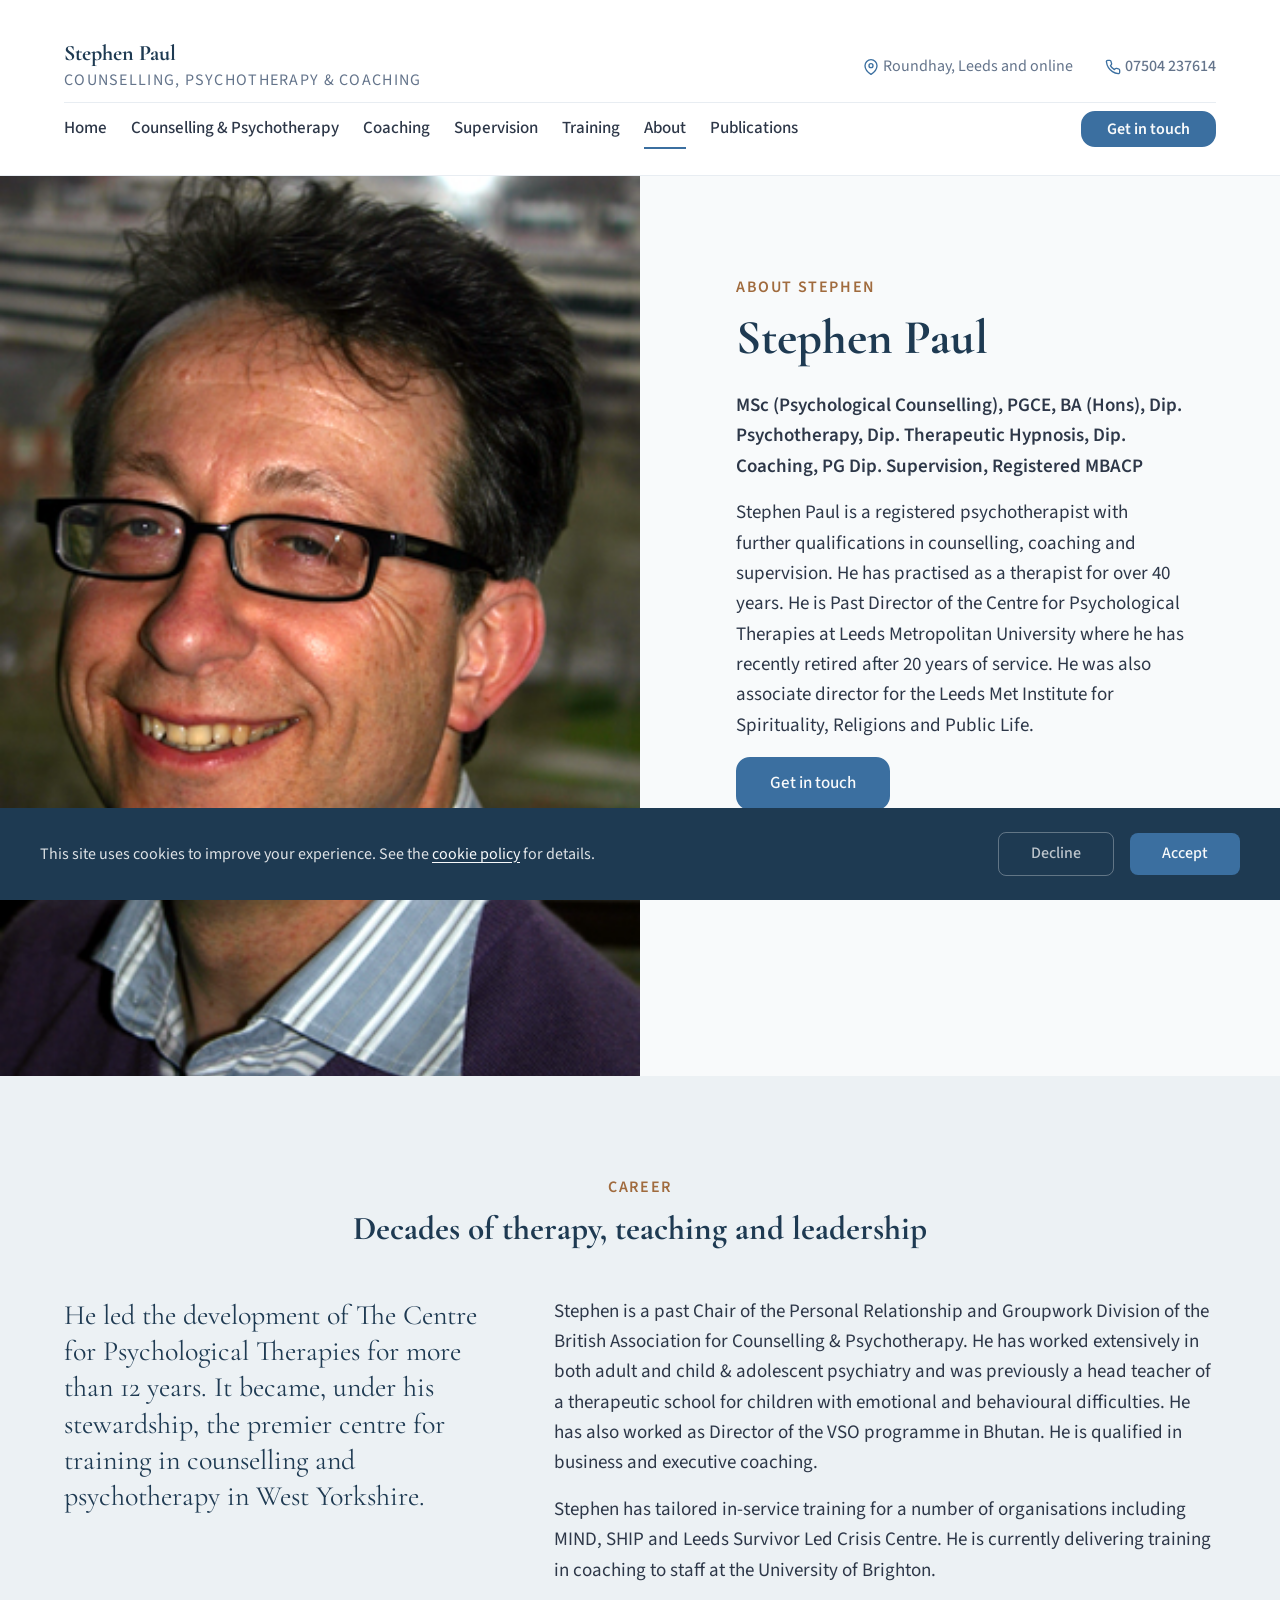
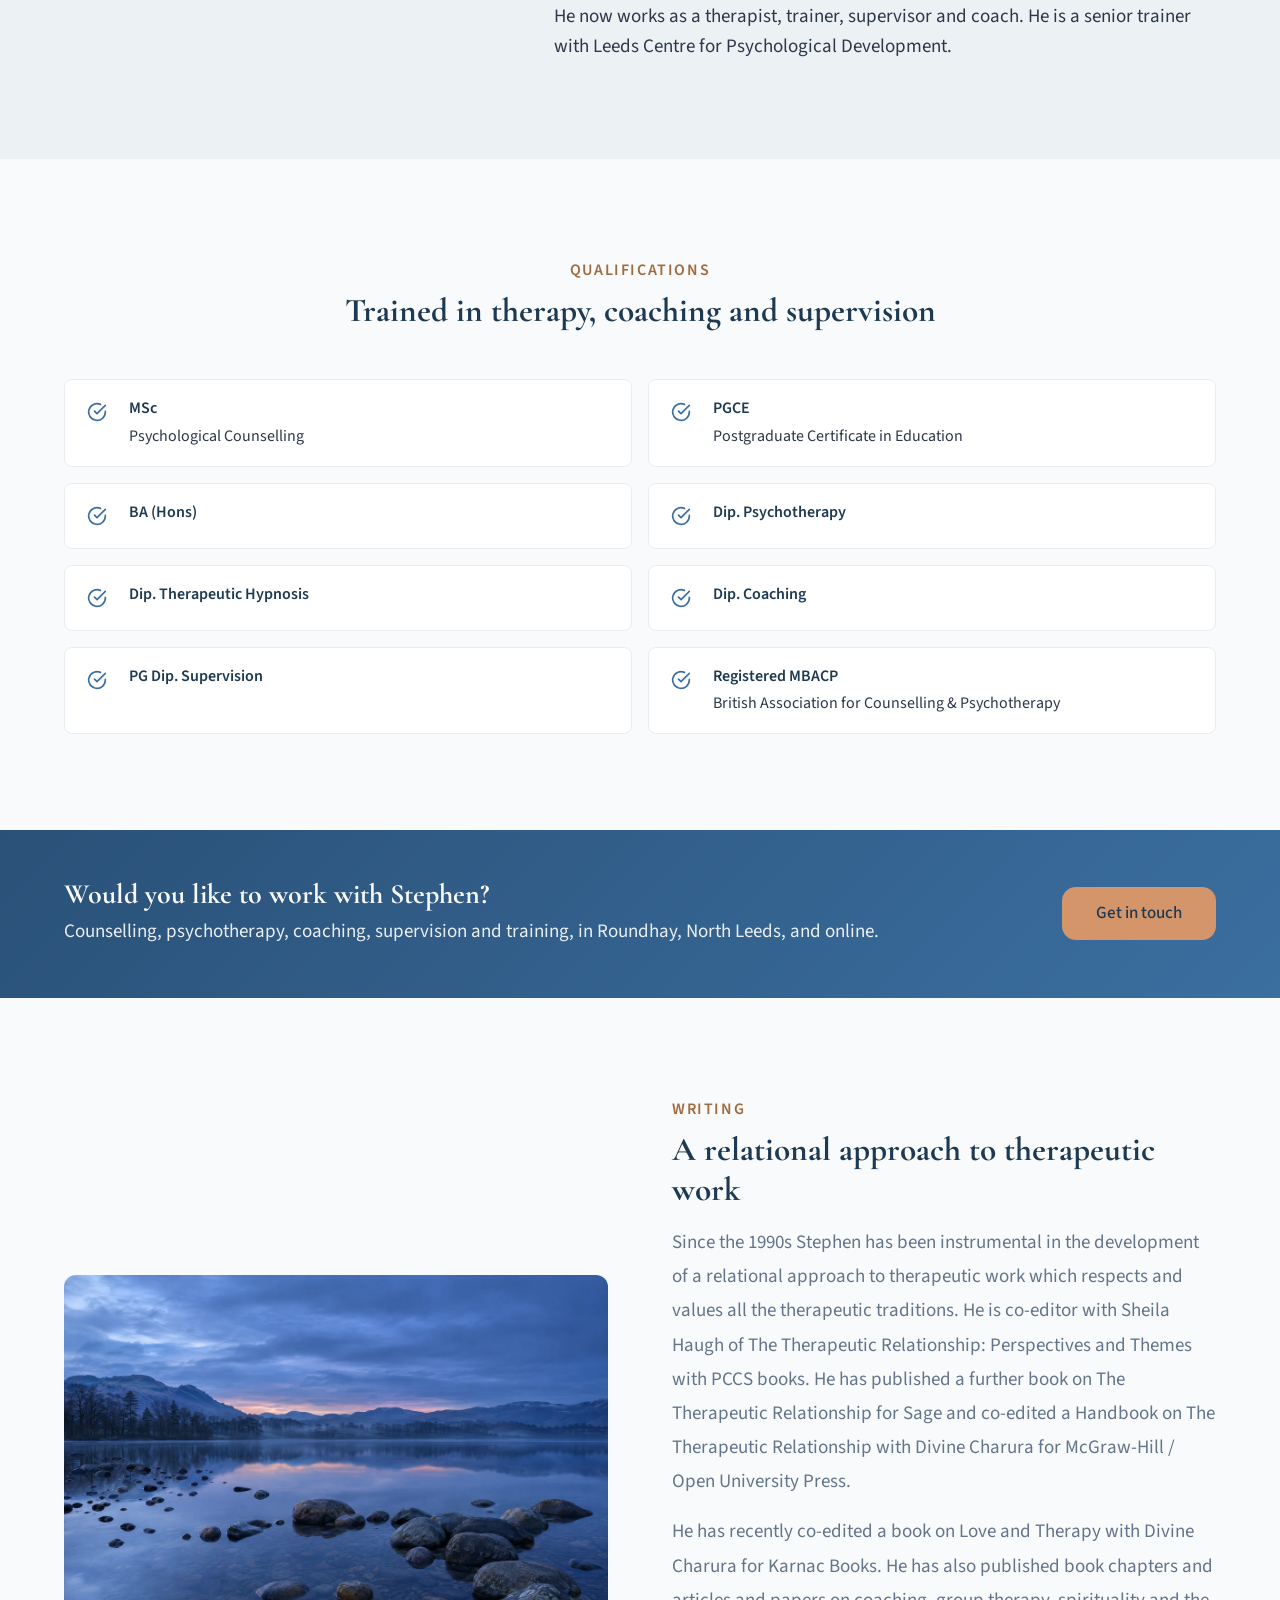
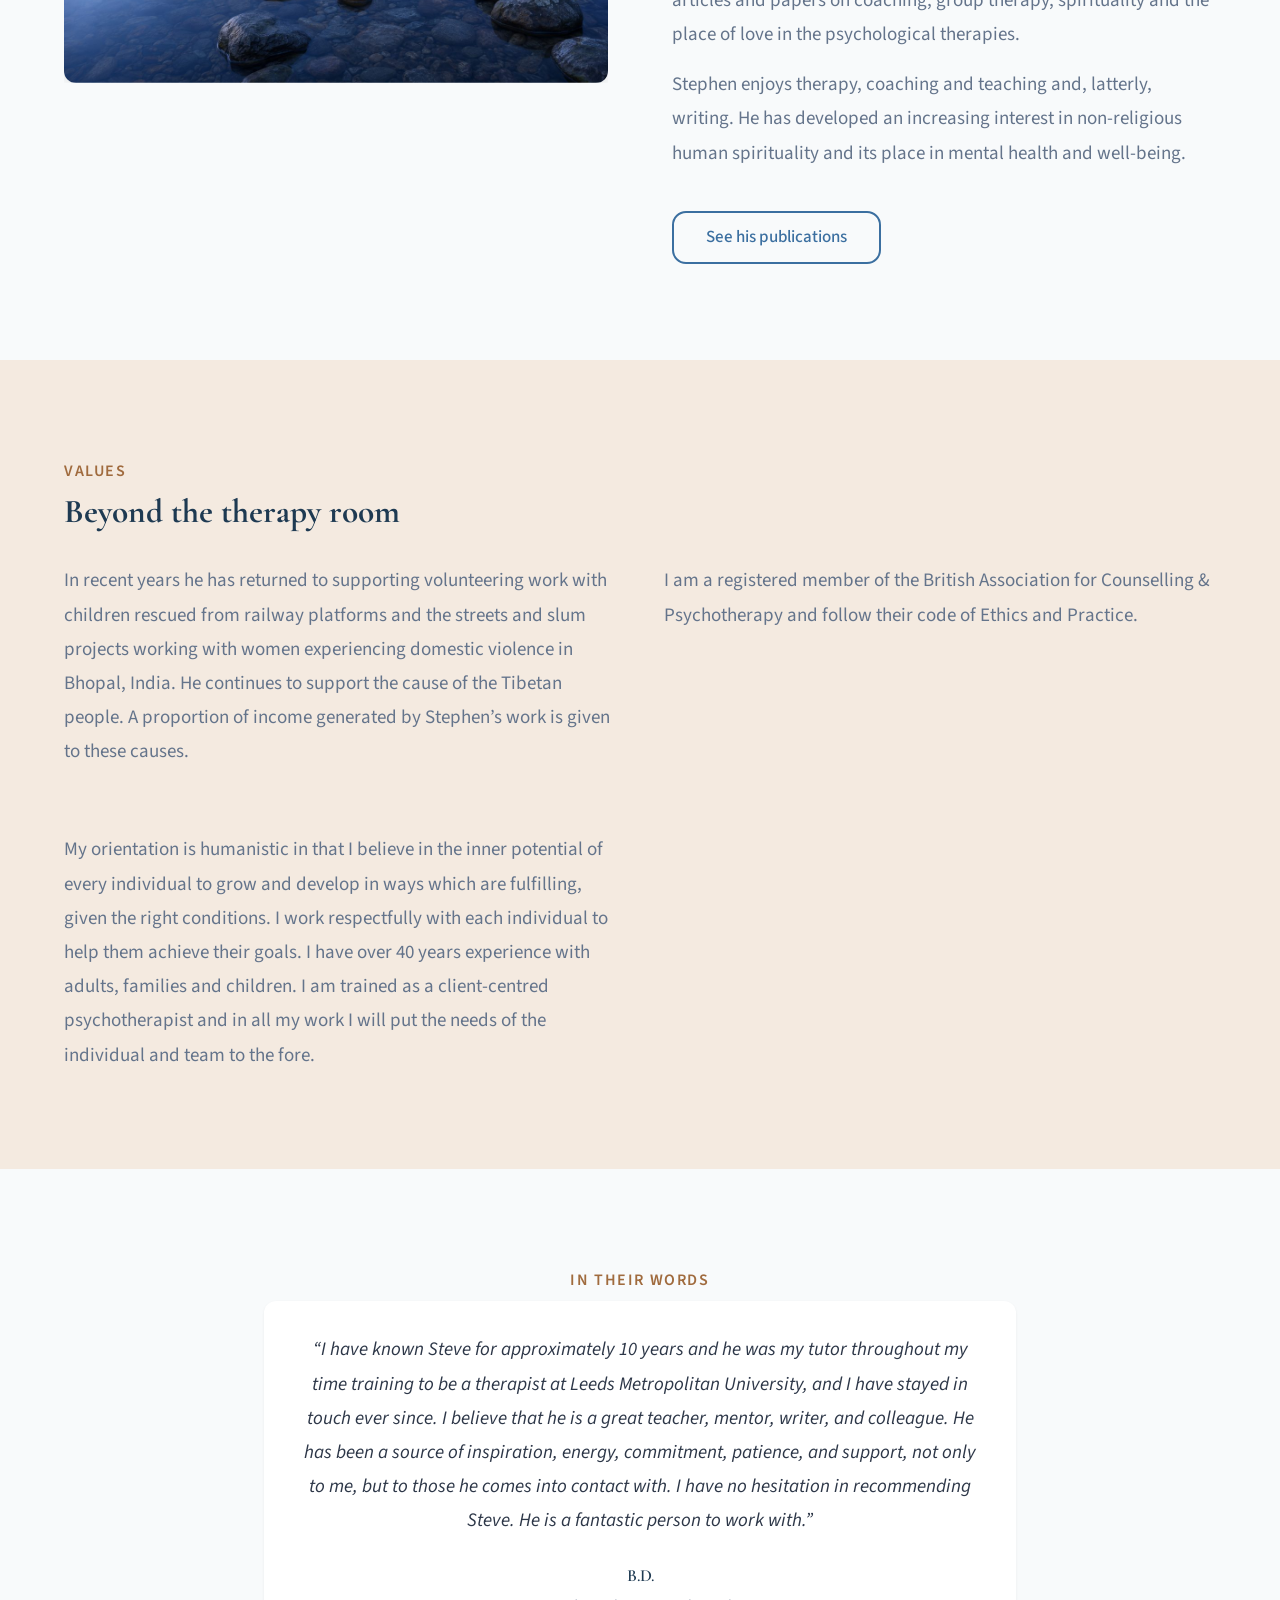
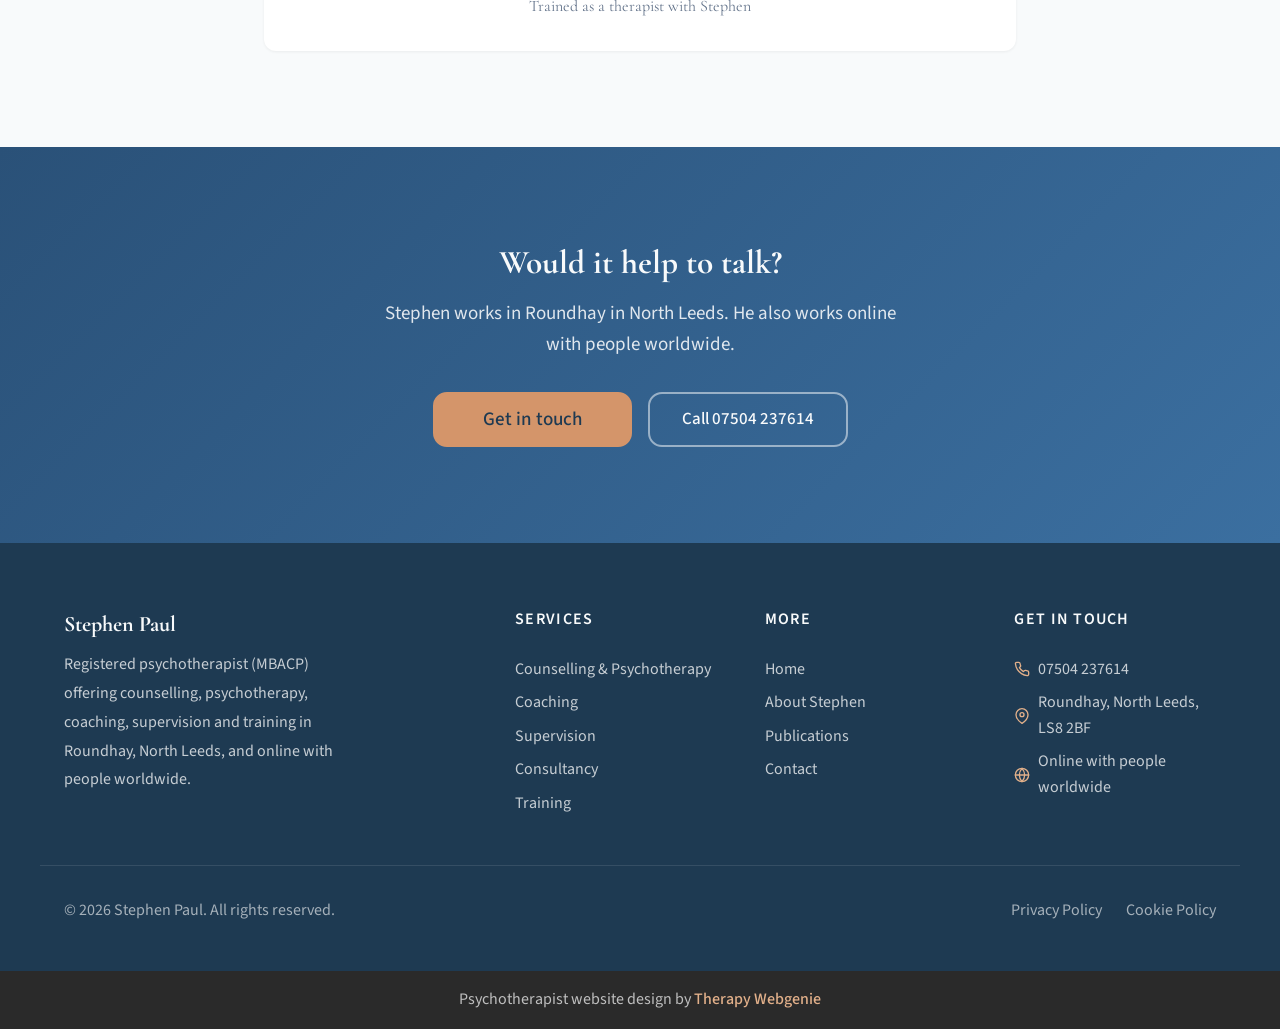
==== about.html @ 94a781cf "Stephen Paul: new site build (home, four service pages, about, publications, contact, legal, 404) Co" ====
<!DOCTYPE html>
<html lang="en-GB" data-motion="auto">
<head>
  <meta charset="UTF-8">
  <meta name="viewport" content="width=device-width, initial-scale=1.0">
  <title>About Stephen Paul, Psychotherapist and Author</title>
  <meta name="description" content="Stephen Paul MSc, registered psychotherapist (MBACP), coach, supervisor, trainer and author on the therapeutic relationship, based in Leeds.">
  <meta name="author" content="Stephen Paul">
  <meta name="robots" content="max-image-preview:large">
  <link rel="canonical" href="https://www.stephen-paul.co.uk/about.html">

  <meta property="og:type" content="website">
  <meta property="og:url" content="https://www.stephen-paul.co.uk/about.html">
  <meta property="og:title" content="About Stephen Paul, Psychotherapist and Author">
  <meta property="og:description" content="Stephen Paul MSc, registered psychotherapist (MBACP), coach, supervisor, trainer and author on the therapeutic relationship, based in Leeds.">
  <meta property="og:image" content="https://www.stephen-paul.co.uk/images/stephen-square.jpg">
  <meta property="og:locale" content="en_GB">

  <meta name="twitter:card" content="summary_large_image">
  <meta name="twitter:title" content="About Stephen Paul, Psychotherapist and Author">
  <meta name="twitter:description" content="Stephen Paul MSc, registered psychotherapist (MBACP), coach, supervisor, trainer and author on the therapeutic relationship, based in Leeds.">
  <meta name="twitter:image" content="https://www.stephen-paul.co.uk/images/stephen-square.jpg">

  <link rel="icon" href="images/favicon.png" type="image/png" sizes="96x96">
  <link rel="apple-touch-icon" href="images/apple-touch-icon.png">

  <link rel="preconnect" href="https://fonts.googleapis.com">
  <link rel="preconnect" href="https://fonts.gstatic.com" crossorigin>

  <link rel="stylesheet" href="css/base.css?v=1">
  <link rel="stylesheet" href="css/components.css?v=1">
  <link rel="stylesheet" href="css/theme.css?v=1">
  <!-- PROFILE:schema -->
  <script type="application/ld+json">
{
  "@context": "https://schema.org",
  "@type": "ProfessionalService",
  "name": "Stephen Paul",
  "description": "Registered psychotherapist (MBACP) offering counselling, psychotherapy, coaching, supervision, training and consultancy in Roundhay, North Leeds, and online worldwide.",
  "url": "https://www.stephen-paul.co.uk/",
  "telephone": "+44 7504 237614",
  "image": "https://www.stephen-paul.co.uk/images/stephen-square.jpg",
  "address": {
    "@type": "PostalAddress",
    "addressLocality": "Leeds",
    "addressRegion": "West Yorkshire",
    "postalCode": "LS8 2BF",
    "addressCountry": "GB"
  },
  "areaServed": [
    "Leeds",
    "Online"
  ]
}
  </script>
  <!-- /PROFILE:schema -->
  <script type="application/ld+json">
{
  "@context": "https://schema.org",
  "@type": "WebPage",
  "url": "https://www.stephen-paul.co.uk/about.html",
  "primaryImageOfPage": {
    "@type": "ImageObject",
    "url": "https://www.stephen-paul.co.uk/images/stephen-square.jpg"
  },
  "mainEntity": {
    "@type": "Person",
    "name": "Stephen Paul",
    "jobTitle": "Psychotherapist, coach, supervisor and trainer",
    "image": "https://www.stephen-paul.co.uk/images/stephen-square.jpg",
    "worksFor": {
      "@type": "ProfessionalService",
      "name": "Stephen Paul"
    }
  }
}
  </script>
</head>
<body>

  <a href="#main" class="skip-link">Skip to main content</a>

  <!-- SECTION: nav -->
  <nav class="nav nav--two-tier" role="navigation" aria-label="Main navigation">
    <div class="container">
      <div class="nav__top">
        <a href="./" class="nav__brand nav__brand--inline">
          <!-- PROFILE:logo --><!-- /PROFILE:logo -->
          <div class="nav__brand-text">
            <span class="nav__name"><!-- PROFILE:site_title -->Stephen Paul<!-- /PROFILE:site_title --></span>
            <span class="nav__title"><!-- PROFILE:site_slogan -->Counselling, Psychotherapy &amp; Coaching<!-- /PROFILE:site_slogan --></span>
          </div>
        </a>
        <div class="nav__contact">
          <div class="nav__contact-item">
            <svg xmlns="http://www.w3.org/2000/svg" viewBox="0 0 24 24" fill="none" stroke="currentColor" stroke-width="2" stroke-linecap="round" stroke-linejoin="round" aria-hidden="true"><path d="M21 10c0 7-9 13-9 13s-9-6-9-13a9 9 0 0 1 18 0z"></path><circle cx="12" cy="10" r="3"></circle></svg>
            <span>Roundhay, Leeds and online</span>
          </div>
          <div class="nav__contact-item">
            <svg xmlns="http://www.w3.org/2000/svg" viewBox="0 0 24 24" fill="none" stroke="currentColor" stroke-width="2" stroke-linecap="round" stroke-linejoin="round" aria-hidden="true"><path d="M22 16.92v3a2 2 0 0 1-2.18 2 19.79 19.79 0 0 1-8.63-3.07 19.5 19.5 0 0 1-6-6 19.79 19.79 0 0 1-3.07-8.67A2 2 0 0 1 4.11 2h3a2 2 0 0 1 2 1.72 12.84 12.84 0 0 0 .7 2.81 2 2 0 0 1-.45 2.11L8.09 9.91a16 16 0 0 0 6 6l1.27-1.27a2 2 0 0 1 2.11-.45 12.84 12.84 0 0 0 2.81.7A2 2 0 0 1 22 16.92z"></path></svg>
            <a href="tel:07504237614">07504 237614</a>
          </div>
        </div>
      </div>
      <div class="nav__bottom">
        <div class="nav__links">
          <a href="./" class="nav__link">Home</a>
          <a href="counselling-psychotherapy.html" class="nav__link">Counselling &amp; Psychotherapy</a>
          <a href="coaching.html" class="nav__link">Coaching</a>
          <a href="supervision.html" class="nav__link">Supervision</a>
          <a href="training.html" class="nav__link">Training</a>
          <a href="about.html" class="nav__link nav__link--active" aria-current="page">About</a>
          <a href="publications.html" class="nav__link">Publications</a>
          <a href="contact.html" class="btn btn--primary nav__cta">Get in touch</a>
        </div>
        <button class="nav__toggle" aria-label="Open menu" aria-expanded="false" aria-controls="mobile-menu">
          <span class="nav__toggle-bar"></span>
          <span class="nav__toggle-bar"></span>
          <span class="nav__toggle-bar"></span>
        </button>
      </div>
    </div>
    <div class="nav__mobile" id="mobile-menu" role="menu">
          <a href="./" class="nav__link" role="menuitem">Home</a>
          <a href="counselling-psychotherapy.html" class="nav__link" role="menuitem">Counselling &amp; Psychotherapy</a>
          <a href="coaching.html" class="nav__link" role="menuitem">Coaching</a>
          <a href="supervision.html" class="nav__link" role="menuitem">Supervision</a>
          <a href="training.html" class="nav__link" role="menuitem">Training</a>
          <a href="about.html" class="nav__link nav__link--active" aria-current="page" role="menuitem">About</a>
          <a href="publications.html" class="nav__link" role="menuitem">Publications</a>
      <a href="contact.html" class="btn btn--primary" role="menuitem">Get in touch</a>
      <div class="nav__mobile-contact">
        <div class="nav__contact-item">
          <a href="tel:07504237614">07504 237614</a>
        </div>
      </div>
    </div>
  </nav>
  <!-- /SECTION: nav -->

  <!-- Compact scroll header -->
  <div class="nav-scroll" aria-hidden="true">
    <div class="container nav-scroll__inner">
      <div class="nav-scroll__brand">
        <span class="nav-scroll__name"><!-- PROFILE:site_title -->Stephen Paul<!-- /PROFILE:site_title --></span>
        <span class="nav-scroll__title"><!-- PROFILE:site_slogan -->Counselling, Psychotherapy &amp; Coaching<!-- /PROFILE:site_slogan --></span>
      </div>
      <div class="nav-scroll__right">
        <a href="tel:07504237614" class="nav-scroll__phone" tabindex="-1">
          <svg xmlns="http://www.w3.org/2000/svg" viewBox="0 0 24 24" fill="none" stroke="currentColor" stroke-width="2" stroke-linecap="round" stroke-linejoin="round" aria-hidden="true"><path d="M22 16.92v3a2 2 0 0 1-2.18 2 19.79 19.79 0 0 1-8.63-3.07 19.5 19.5 0 0 1-6-6 19.79 19.79 0 0 1-3.07-8.67A2 2 0 0 1 4.11 2h3a2 2 0 0 1 2 1.72 12.84 12.84 0 0 0 .7 2.81 2 2 0 0 1-.45 2.11L8.09 9.91a16 16 0 0 0 6 6l1.27-1.27a2 2 0 0 1 2.11-.45 12.84 12.84 0 0 0 2.81.7A2 2 0 0 1 22 16.92z"></path></svg>
          07504 237614
        </a>
        <a href="tel:07504237614" class="nav-scroll__phone-icon" aria-label="Call Stephen" tabindex="-1">
          <svg xmlns="http://www.w3.org/2000/svg" viewBox="0 0 24 24" fill="none" stroke="currentColor" stroke-width="2" stroke-linecap="round" stroke-linejoin="round" aria-hidden="true"><path d="M22 16.92v3a2 2 0 0 1-2.18 2 19.79 19.79 0 0 1-8.63-3.07 19.5 19.5 0 0 1-6-6 19.79 19.79 0 0 1-3.07-8.67A2 2 0 0 1 4.11 2h3a2 2 0 0 1 2 1.72 12.84 12.84 0 0 0 .7 2.81 2 2 0 0 1-.45 2.11L8.09 9.91a16 16 0 0 0 6 6l1.27-1.27a2 2 0 0 1 2.11-.45 12.84 12.84 0 0 0 2.81.7A2 2 0 0 1 22 16.92z"></path></svg>
        </a>
        <button class="nav-scroll__toggle" aria-label="Open menu" tabindex="-1">
          <span class="nav-scroll__toggle-bar"></span>
          <span class="nav-scroll__toggle-bar"></span>
          <span class="nav-scroll__toggle-bar"></span>
        </button>
      </div>
    </div>
  </div>

  <main id="main">

    <!-- SECTION: about-hero -->
    <section class="about-hero">
      <div class="container about-hero__inner">
        <div class="about-hero__image-wrap">
          <img src="images/stephen.jpg" alt="Stephen Paul, psychotherapist" class="about-hero__image" width="300" height="450">
        </div>
        <div class="about-hero__content">
          <span class="section-label">About Stephen</span>
          <h1>Stephen Paul</h1>
          <p><strong>MSc (Psychological Counselling), PGCE, BA (Hons), Dip. Psychotherapy, Dip. Therapeutic Hypnosis, Dip. Coaching, PG Dip. Supervision, Registered MBACP</strong></p>
          <p>Stephen Paul is a registered psychotherapist with further qualifications in counselling, coaching and supervision. He has practised as a therapist for over 40 years. He is Past Director of the Centre for Psychological Therapies at Leeds Metropolitan University where he has recently retired after 20 years of service. He was also associate director for the Leeds Met Institute for Spirituality, Religions and Public Life.</p>
          <a href="contact.html" class="btn btn--primary">Get in touch</a>
        </div>
      </div>
    </section>
    <!-- /SECTION: about-hero -->

    <!-- SECTION: my-journey -->
    <section class="section section--alt reveal">
      <div class="container">
        <div class="story-split">
          <div class="story-split__heading text-center">
            <span class="section-label">Career</span>
            <h2>Decades of therapy, teaching and leadership</h2>
          </div>
          <div class="story-split__body">
            <div class="story-split__lead">
              <h3>He led the development of The Centre for Psychological Therapies for more than 12 years. It became, under his stewardship, the premier centre for training in counselling and psychotherapy in West Yorkshire.</h3>
            </div>
            <div class="story-split__text">
              <p>Stephen is a past Chair of the Personal Relationship and Groupwork Division of the British Association for Counselling &amp; Psychotherapy. He has worked extensively in both adult and child &amp; adolescent psychiatry and was previously a head teacher of a therapeutic school for children with emotional and behavioural difficulties. He has also worked as Director of the VSO programme in Bhutan. He is qualified in business and executive coaching.</p>
              <p>Stephen has tailored in-service training for a number of organisations including MIND, SHIP and Leeds Survivor Led Crisis Centre. He is currently delivering training in coaching to staff at the University of Brighton.</p>
              <p>He now works as a therapist, trainer, supervisor and coach. He is a senior trainer with Leeds Centre for Psychological Development.</p>
            </div>
          </div>
        </div>
      </div>
    </section>
    <!-- /SECTION: my-journey -->

    <!-- SECTION: qualifications -->
    <section class="section reveal">
      <div class="container text-center">
        <span class="section-label">Qualifications</span>
        <h2>Trained in therapy, coaching and supervision</h2>
      </div>
      <div class="container">
        <div class="quals-list">
          <div class="quals-list__item">
            <div class="quals-list__icon"><svg xmlns="http://www.w3.org/2000/svg" viewBox="0 0 24 24" fill="none" stroke="currentColor" stroke-width="2" stroke-linecap="round" stroke-linejoin="round" aria-hidden="true"><path d="M22 11.08V12a10 10 0 1 1-5.93-9.14"></path><polyline points="22 4 12 14.01 9 11.01"></polyline></svg></div>
            <div class="quals-list__text"><strong>MSc</strong>Psychological Counselling</div>
          </div>
          <div class="quals-list__item">
            <div class="quals-list__icon"><svg xmlns="http://www.w3.org/2000/svg" viewBox="0 0 24 24" fill="none" stroke="currentColor" stroke-width="2" stroke-linecap="round" stroke-linejoin="round" aria-hidden="true"><path d="M22 11.08V12a10 10 0 1 1-5.93-9.14"></path><polyline points="22 4 12 14.01 9 11.01"></polyline></svg></div>
            <div class="quals-list__text"><strong>PGCE</strong>Postgraduate Certificate in Education</div>
          </div>
          <div class="quals-list__item">
            <div class="quals-list__icon"><svg xmlns="http://www.w3.org/2000/svg" viewBox="0 0 24 24" fill="none" stroke="currentColor" stroke-width="2" stroke-linecap="round" stroke-linejoin="round" aria-hidden="true"><path d="M22 11.08V12a10 10 0 1 1-5.93-9.14"></path><polyline points="22 4 12 14.01 9 11.01"></polyline></svg></div>
            <div class="quals-list__text"><strong>BA (Hons)</strong></div>
          </div>
          <div class="quals-list__item">
            <div class="quals-list__icon"><svg xmlns="http://www.w3.org/2000/svg" viewBox="0 0 24 24" fill="none" stroke="currentColor" stroke-width="2" stroke-linecap="round" stroke-linejoin="round" aria-hidden="true"><path d="M22 11.08V12a10 10 0 1 1-5.93-9.14"></path><polyline points="22 4 12 14.01 9 11.01"></polyline></svg></div>
            <div class="quals-list__text"><strong>Dip. Psychotherapy</strong></div>
          </div>
          <div class="quals-list__item">
            <div class="quals-list__icon"><svg xmlns="http://www.w3.org/2000/svg" viewBox="0 0 24 24" fill="none" stroke="currentColor" stroke-width="2" stroke-linecap="round" stroke-linejoin="round" aria-hidden="true"><path d="M22 11.08V12a10 10 0 1 1-5.93-9.14"></path><polyline points="22 4 12 14.01 9 11.01"></polyline></svg></div>
            <div class="quals-list__text"><strong>Dip. Therapeutic Hypnosis</strong></div>
          </div>
          <div class="quals-list__item">
            <div class="quals-list__icon"><svg xmlns="http://www.w3.org/2000/svg" viewBox="0 0 24 24" fill="none" stroke="currentColor" stroke-width="2" stroke-linecap="round" stroke-linejoin="round" aria-hidden="true"><path d="M22 11.08V12a10 10 0 1 1-5.93-9.14"></path><polyline points="22 4 12 14.01 9 11.01"></polyline></svg></div>
            <div class="quals-list__text"><strong>Dip. Coaching</strong></div>
          </div>
          <div class="quals-list__item">
            <div class="quals-list__icon"><svg xmlns="http://www.w3.org/2000/svg" viewBox="0 0 24 24" fill="none" stroke="currentColor" stroke-width="2" stroke-linecap="round" stroke-linejoin="round" aria-hidden="true"><path d="M22 11.08V12a10 10 0 1 1-5.93-9.14"></path><polyline points="22 4 12 14.01 9 11.01"></polyline></svg></div>
            <div class="quals-list__text"><strong>PG Dip. Supervision</strong></div>
          </div>
          <div class="quals-list__item">
            <div class="quals-list__icon"><svg xmlns="http://www.w3.org/2000/svg" viewBox="0 0 24 24" fill="none" stroke="currentColor" stroke-width="2" stroke-linecap="round" stroke-linejoin="round" aria-hidden="true"><path d="M22 11.08V12a10 10 0 1 1-5.93-9.14"></path><polyline points="22 4 12 14.01 9 11.01"></polyline></svg></div>
            <div class="quals-list__text"><strong>Registered MBACP</strong>British Association for Counselling &amp; Psychotherapy</div>
          </div>
        </div>
      </div>
    </section>
    <!-- /SECTION: qualifications -->

    <!-- SECTION: cta-mid -->
    <section class="section cta-mid-banner">
      <div class="container cta-mid-banner__inner">
        <div>
          <h2 class="as-h3">Would you like to work with Stephen?</h2>
          <p>Counselling, psychotherapy, coaching, supervision and training, in Roundhay, North Leeds, and online.</p>
        </div>
        <a href="contact.html" class="btn btn--accent">Get in touch</a>
      </div>
    </section>
    <!-- /SECTION: cta-mid -->

    <!-- SECTION: relational-approach -->
    <section class="section reveal">
      <div class="container split split--reverse">
        <div class="split__text">
          <span class="section-label">Writing</span>
          <h2>A relational approach to therapeutic work</h2>
          <p>Since the 1990s Stephen has been instrumental in the development of a relational approach to therapeutic work which respects and values all the therapeutic traditions. He is co-editor with Sheila Haugh of The Therapeutic Relationship: Perspectives and Themes with PCCS books. He has published a further book on The Therapeutic Relationship for Sage and co-edited a Handbook on The Therapeutic Relationship with Divine Charura for McGraw-Hill / Open University Press.</p>
          <p>He has recently co-edited a book on Love and Therapy with Divine Charura for Karnac Books. He has also published book chapters and articles and papers on coaching, group therapy, spirituality and the place of love in the psychological therapies.</p>
          <p>Stephen enjoys therapy, coaching and teaching and, latterly, writing. He has developed an increasing interest in non-religious human spirituality and its place in mental health and well-being.</p>
          <a href="publications.html" class="btn btn--secondary">See his publications</a>
        </div>
        <img src="images/about-split.jpg" alt="Smooth stones in the shallows of a still lake in blue dusk light" class="split__image" loading="lazy" width="1200" height="900">
      </div>
    </section>
    <!-- /SECTION: relational-approach -->

    <!-- SECTION: beyond-work -->
    <section class="section band band--2 reveal">
      <div class="container">
        <div class="two-col-text">
          <span class="section-label">Values</span>
          <h2>Beyond the therapy room</h2>
          <div class="two-col-text__columns">
            <p>In recent years he has returned to supporting volunteering work with children rescued from railway platforms and the streets and slum projects working with women experiencing domestic violence in Bhopal, India. He continues to support the cause of the Tibetan people. A proportion of income generated by Stephen&rsquo;s work is given to these causes.</p>
            <p>I am a registered member of the British Association for Counselling &amp; Psychotherapy and follow their code of Ethics and Practice.</p>
            <p>My orientation is humanistic in that I believe in the inner potential of every individual to grow and develop in ways which are fulfilling, given the right conditions. I work respectfully with each individual to help them achieve their goals. I have over 40 years experience with adults, families and children. I am trained as a client-centred psychotherapist and in all my work I will put the needs of the individual and team to the fore.</p>
          </div>
        </div>
      </div>
    </section>
    <!-- /SECTION: beyond-work -->

    <!-- SECTION: testimonial -->
    <section class="section reveal">
      <div class="container container--narrow text-center">
        <span class="section-label">In their words</span>
        <figure class="testimonial">
          <blockquote class="testimonial__quote">&ldquo;I have known Steve for approximately 10 years and he was my tutor throughout my time training to be a therapist at Leeds Metropolitan University, and I have stayed in touch ever since. I believe that he is a great teacher, mentor, writer, and colleague. He has been a source of inspiration, energy, commitment, patience, and support, not only to me, but to those he comes into contact with. I have no hesitation in recommending Steve. He is a fantastic person to work with.&rdquo;</blockquote>
          <figcaption><p class="testimonial__author">B.D.</p>
          <p class="testimonial__detail">Trained as a therapist with Stephen</p></figcaption>
        </figure>
      </div>
    </section>
    <!-- /SECTION: testimonial -->

    <!-- SECTION: cta -->
    <section class="section cta-banner reveal">
      <div class="container text-center">
        <h2>Would it help to talk?</h2>
        <p>Stephen works in Roundhay in North Leeds. He also works online with people worldwide.</p>
        <div class="cta-banner__buttons">
          <a href="contact.html" class="btn btn--accent">Get in touch</a>
          <a href="tel:07504237614" class="btn btn--secondary">Call 07504 237614</a>
        </div>
      </div>
    </section>
    <!-- /SECTION: cta -->

  </main>

  <!-- SECTION: footer -->
  <footer class="footer">
    <div class="container footer__inner">
      <div class="footer__brand">
        <p class="footer__brand-name">Stephen Paul</p>
        <p class="footer__brand-text">Registered psychotherapist (MBACP) offering counselling, psychotherapy, coaching, supervision and training in Roundhay, North Leeds, and online with people worldwide.</p>
      </div>
      <div class="footer__col">
        <p class="footer__heading">Services</p>
        <div class="footer__links">
          <a href="counselling-psychotherapy.html" class="footer__link">Counselling &amp; Psychotherapy</a>
          <a href="coaching.html" class="footer__link">Coaching</a>
          <a href="supervision.html" class="footer__link">Supervision</a>
          <a href="supervision.html#consultancy" class="footer__link">Consultancy</a>
          <a href="training.html" class="footer__link">Training</a>
        </div>
      </div>
      <div class="footer__col">
        <p class="footer__heading">More</p>
        <div class="footer__links">
          <a href="./" class="footer__link">Home</a>
          <a href="about.html" class="footer__link">About Stephen</a>
          <a href="publications.html" class="footer__link">Publications</a>
          <a href="contact.html" class="footer__link">Contact</a>
        </div>
      </div>
      <div class="footer__col">
        <p class="footer__heading">Get in touch</p>
        <div class="footer__contact-item">
          <svg xmlns="http://www.w3.org/2000/svg" viewBox="0 0 24 24" fill="none" stroke="currentColor" stroke-width="2" stroke-linecap="round" stroke-linejoin="round" aria-hidden="true"><path d="M22 16.92v3a2 2 0 0 1-2.18 2 19.79 19.79 0 0 1-8.63-3.07 19.5 19.5 0 0 1-6-6 19.79 19.79 0 0 1-3.07-8.67A2 2 0 0 1 4.11 2h3a2 2 0 0 1 2 1.72 12.84 12.84 0 0 0 .7 2.81 2 2 0 0 1-.45 2.11L8.09 9.91a16 16 0 0 0 6 6l1.27-1.27a2 2 0 0 1 2.11-.45 12.84 12.84 0 0 0 2.81.7A2 2 0 0 1 22 16.92z"></path></svg>
          <!-- PROFILE:phone_mobile --><a href="tel:07504237614">07504 237614</a><!-- /PROFILE:phone_mobile -->
        </div>
        <div class="footer__contact-item">
          <svg xmlns="http://www.w3.org/2000/svg" viewBox="0 0 24 24" fill="none" stroke="currentColor" stroke-width="2" stroke-linecap="round" stroke-linejoin="round" aria-hidden="true"><path d="M21 10c0 7-9 13-9 13s-9-6-9-13a9 9 0 0 1 18 0z"></path><circle cx="12" cy="10" r="3"></circle></svg>
          <!-- PROFILE:address --><span>Roundhay, North Leeds, LS8 2BF</span><!-- /PROFILE:address -->
        </div>
        <div class="footer__contact-item">
          <svg xmlns="http://www.w3.org/2000/svg" viewBox="0 0 24 24" fill="none" stroke="currentColor" stroke-width="2" stroke-linecap="round" stroke-linejoin="round" aria-hidden="true"><circle cx="12" cy="12" r="10"></circle><line x1="2" y1="12" x2="22" y2="12"></line><path d="M12 2a15.3 15.3 0 0 1 4 10 15.3 15.3 0 0 1-4 10 15.3 15.3 0 0 1-4-10 15.3 15.3 0 0 1 4-10z"></path></svg>
          <span>Online with people worldwide</span>
        </div>
        <!-- PROFILE:social_linkedin --><!-- /PROFILE:social_linkedin -->
        <!-- PROFILE:email --><!-- /PROFILE:email -->
      </div>
    </div>
    <div class="container footer__bottom">
      <p class="footer__copyright">&copy; 2026 Stephen Paul. All rights reserved.</p>
      <div class="footer__legal">
        <a href="privacy.html">Privacy Policy</a>
        <a href="cookies-policy.html">Cookie Policy</a>
      </div>
    </div>
  </footer>
  <!-- /SECTION: footer -->

  <div class="site-credit">
    <p>Psychotherapist website design by <a href="https://www.therapywebgenie.com/website-design/psychotherapists/" target="_blank" rel="noopener nofollow">Therapy Webgenie</a></p>
  </div>

  <!-- Cookie Consent -->
  <div class="cookie-banner" role="dialog" aria-label="Cookie consent">
    <div class="cookie-banner__inner">
      <p class="cookie-banner__text">This site uses cookies to improve your experience. See the <a href="cookies-policy.html">cookie policy</a> for details.</p>
      <div class="cookie-banner__buttons">
        <button class="cookie-banner__accept">Accept</button>
        <button class="cookie-banner__decline">Decline</button>
      </div>
    </div>
  </div>

  <!-- Back to Top -->
  <button class="back-to-top" aria-label="Back to top">
    <svg xmlns="http://www.w3.org/2000/svg" viewBox="0 0 24 24" fill="none" stroke="currentColor" stroke-width="2" stroke-linecap="round" stroke-linejoin="round" aria-hidden="true"><polyline points="18 15 12 9 6 15"></polyline></svg>
  </button>

  <script src="js/main.js?v=1"></script>
</body>
</html>
---- css/base.css ----
/* =============================================
   BASE STYLES
   Reset, Custom Properties, Typography, Layout
   Theme colours & fonts are in theme.css
   ============================================= */

/* --- Custom Properties (non-theme) --- */
:root {
  --text-xs: 1rem; /* 1.7.24: the smallest text on a site is 16px (Rick's rule); was 13px */
  --text-sm: 1rem;
  --text-base: 1.0625rem;
  --text-md: 1.1875rem;
  --text-lg: 1.375rem;
  --text-xl: 1.625rem;
  --text-2xl: 2rem;
  --text-3xl: 2.375rem;
  --text-4xl: 3rem;

  /* Heading sizes (overridable per font pairing in theme.css) */
  --text-h1: var(--text-3xl);          /* mobile: 38px */
  --text-h1-desktop: var(--text-4xl);  /* desktop: 48px */
  --text-h2: var(--text-2xl);          /* mobile: 32px */
  --text-h2-desktop: var(--text-3xl);  /* desktop: 38px */
  --text-h3: var(--text-xl);           /* mobile: 26px */
  --text-h3-desktop: 1.75rem;          /* desktop: 28px */

  --font-weight-normal: 400;
  --font-weight-medium: 500;
  --font-weight-semibold: 600;
  --font-weight-bold: 700;

  --line-height-tight: 1.2;
  --line-height-normal: 1.6;
  --line-height-relaxed: 1.8;

  /* Spacing */
  --space-xs: 0.25rem;
  --space-sm: 0.5rem;
  --space-md: 1rem;
  --space-lg: 1.5rem;
  --space-xl: 2rem;
  --space-2xl: 3rem;
  --space-3xl: 4rem;
  --space-4xl: 6rem;
  --space-5xl: 8rem;

  /* Layout */
  --container-max: 1200px;
  --container-narrow: 800px;
  --container-wide: 1400px;

  /* Border Radius */
  --radius-sm: 4px;
  --radius-md: 8px;
  --radius-lg: 12px;
  --radius-xl: 20px;
  --radius-full: 9999px;

  /* Shadows */
  --shadow-sm: 0 1px 3px rgba(0, 0, 0, 0.06);
  --shadow-md: 0 4px 12px rgba(0, 0, 0, 0.08);
  --shadow-lg: 0 8px 30px rgba(0, 0, 0, 0.1);
  --shadow-xl: 0 12px 40px rgba(0, 0, 0, 0.12);

  /* Transitions */
  --transition-fast: 150ms ease;
  --transition-base: 250ms ease;
  --transition-normal: 300ms ease;
  --transition-slow: 400ms ease;

  /* === v1.5 Aesthetic dials ===
     Per-site theme.css overrides these to flip a site's visual aesthetic
     (sharp / soft / brutalist / luxe / editorial). Defaults preserve the
     current "soft modern" look so existing sites are unchanged.
     Pills always read --aesthetic-radius-pill (fixed 999px) so they
     stay pill-shaped regardless of the dial. */
  --aesthetic-radius:        14px;
  --aesthetic-radius-pill:   999px;
  --aesthetic-shadow-card:   0 1px 3px rgba(0, 0, 0, 0.04), 0 4px 16px rgba(0, 0, 0, 0.06);
  --aesthetic-border-width:  1px;
}

/* --- Reset --- */
*,
*::before,
*::after {
  box-sizing: border-box;
  margin: 0;
  padding: 0;
}

html {
  font-size: 100%;
  scroll-behavior: smooth;
  -webkit-text-size-adjust: 100%;
}

body {
  font-family: var(--font-body);
  font-size: var(--text-md);
  font-weight: var(--font-weight-normal);
  line-height: var(--line-height-normal);
  color: var(--color-text);
  background-color: var(--color-bg);
  -webkit-font-smoothing: antialiased;
  -moz-osx-font-smoothing: grayscale;
}

img,
picture,
video {
  display: block;
  max-width: 100%;
  height: auto;
}

svg {
  display: block;
}

input,
button,
textarea,
select {
  font: inherit;
  color: inherit;
}

button {
  cursor: pointer;
  border: none;
  background: none;
}

a {
  color: inherit;
  text-decoration: none;
}

ul,
ol {
  list-style: none;
}

h1, h2, h3, h4, h5, h6 {
  font-family: var(--font-heading);
  color: var(--color-text-heading);
  line-height: var(--line-height-tight);
  font-weight: var(--font-weight-bold);
  letter-spacing: var(--heading-tracking, normal); /* v1.7.26 hook */
  margin-bottom: var(--space-md);
  /* v1.7.8 — a heading carrying a long unbreakable token (a domain, an email,
     a hyphen-free compound) has nowhere to wrap and pushes past its container,
     giving the whole PAGE horizontal scroll on mobile. Hit on touch-physique,
     where "Be Better with Bowen (bebetterwithbowen.co.uk)" took the document
     to 394px inside a 375px viewport. break-word (not anywhere) so it only
     engages when the word genuinely cannot fit on a line of its own — normal
     headings are untouched, and min-content sizing is left alone so grid and
     flex tracks do not resize. */
  overflow-wrap: break-word;
}

/* --- Typography --- */
h1 {
  font-size: var(--text-h1);
}

h2 {
  font-size: var(--text-h2);
  margin-bottom: var(--space-xl);
}

h3 {
  font-size: var(--text-h3);
}

h4 {
  font-size: var(--text-lg);
}

h5 {
  font-size: var(--text-md);
}

h6 {
  font-size: var(--text-base);
}

p {
  margin-bottom: var(--space-md);
}

p:last-child:not(.section-subtitle) {
  margin-bottom: 0;
}

strong {
  font-weight: var(--strong-weight, var(--font-weight-semibold)); /* v1.7.26 hook */
}

/* --- Layout Utilities --- */
.container {
  width: 100%;
  max-width: var(--container-max);
  margin-left: auto;
  margin-right: auto;
  padding-left: var(--container-gutter, var(--space-lg)); /* v1.7.26 hook */
  padding-right: var(--container-gutter, var(--space-lg));
}

.container--narrow {
  max-width: var(--container-narrow);
}

.section {
  padding-top: var(--section-padding, var(--space-3xl)); /* v1.7.26 hook: a site's own band spacing */
  padding-bottom: var(--section-padding, var(--space-3xl));
}

.section--alt {
  background-color: var(--color-bg-alt);
}

/* Icons inside alt sections: swap bg-alt → surface so they remain visible */
.section--alt .card__icon,
.section--alt .icon-box__icon,
.section--alt .contact-info__icon,
.section--alt .service-detail__icon {
  background-color: var(--color-surface);
}

.section--dark {
  background-color: var(--color-bg-dark);
  color: var(--color-text-inverse);
}

.section--dark h2,
.section--dark h3,
.section--dark h4 {
  color: var(--color-text-inverse);
}

/* Grid */
.grid {
  display: grid;
  gap: var(--space-xl);
}

.grid--2 {
  grid-template-columns: 1fr;
}

.grid--3 {
  grid-template-columns: 1fr;
}

/* --- Buttons --- */
.btn {
  display: inline-flex;
  align-items: center;
  justify-content: center;
  gap: var(--space-sm);
  padding: var(--btn-padding, var(--space-md) var(--space-xl)); /* v1.7.26 hooks: padding, size, weight, capitals */
  font-family: var(--font-body);
  font-size: var(--btn-font-size, var(--text-base));
  font-weight: var(--btn-weight, var(--font-weight-medium));
  text-transform: var(--btn-transform, none);
  letter-spacing: var(--btn-tracking, normal);
  line-height: 1;
  border-radius: var(--btn-radius, var(--aesthetic-radius)); /* v1.7.20 hook: pill buttons */
  transition: all var(--transition-base);
  text-decoration: none;
  border: calc(var(--aesthetic-border-width) + 1px) solid transparent;
  white-space: nowrap;
}

.btn svg {
  width: 1em;
  height: 1em;
  flex-shrink: 0;
}

.btn--primary {
  background-color: var(--color-primary);
  color: var(--color-text-inverse);
  border-color: var(--color-primary);
}

.btn--primary:hover {
  background-color: var(--color-primary-dark);
  border-color: var(--color-primary-dark);
}

.btn--secondary {
  background-color: transparent;
  color: var(--color-primary);
  border-color: var(--color-primary);
}

.btn--secondary:hover {
  background-color: var(--color-primary);
  color: var(--color-text-inverse);
}

.btn--accent {
  background-color: var(--color-secondary);
  color: var(--btn-accent-text, var(--color-text-inverse)); /* v1.7.20: dark ink on a light accent */
  border-color: var(--color-secondary);
}

.btn--accent:hover {
  background-color: var(--color-secondary-dark);
  border-color: var(--color-secondary-dark);
  color: var(--btn-accent-hover-text, var(--color-text-inverse));
}

.btn--block {
  width: 100%;
}

/* --- Links --- */
.link {
  color: var(--color-primary);
  text-decoration: underline;
  text-underline-offset: 3px;
  transition: color var(--transition-fast);
}

.link:hover {
  color: var(--color-primary-dark);
}

/* --- Text Utilities --- */
.text-center {
  text-align: center;
}

.text-center h2 {
  margin-bottom: var(--space-xl);
}

.text-balance {
  text-wrap: balance;
}

.section-subtitle {
  font-size: var(--text-md);
  color: var(--color-text-light);
  max-width: 600px;
  margin-bottom: var(--space-2xl);
  line-height: var(--line-height-relaxed);
}

.text-center .section-subtitle {
  margin-left: auto;
  margin-right: auto;
}

.section-footer {
  margin-top: var(--space-2xl);
}

.section-label {
  display: inline-block;
  font-family: var(--font-body);
  font-size: var(--text-sm);
  font-weight: var(--font-weight-semibold);
  text-transform: uppercase;
  letter-spacing: 0.1em;
  color: var(--color-secondary-dark);
  margin-bottom: var(--space-sm);
}
/* v1.4 — pill variant: dark-navy bg, white text, compact (matches hero label) */
.section-label--pill {
  background-color: var(--color-secondary);
  color: var(--color-text-inverse);
  font-size: var(--text-xs);
  font-weight: 700;
  letter-spacing: 0.12em;
  padding: 5px 13px;
  border-radius: 5px;
  margin-bottom: 14px;
}
.section-label--pill-accent { background-color: var(--color-accent); color: var(--color-text-inverse); }
.section-label--pill-primary { background-color: var(--color-primary); color: var(--color-text-inverse); }

/* --- Responsive Typography --- */
@media (min-width: 768px) {
  h1 {
    font-size: var(--text-h1-desktop);
  }

  h2 {
    font-size: var(--text-h2-desktop);
  }

  h3 {
    font-size: var(--text-h3-desktop);
  }

  .section {
    padding-top: var(--section-padding-desktop, var(--space-4xl));
    padding-bottom: var(--section-padding-desktop, var(--space-4xl));
  }
}

/* --- Responsive Grid --- */
@media (min-width: 768px) {
  .grid--2 {
    grid-template-columns: repeat(2, 1fr);
  }

  .grid--3 {
    grid-template-columns: repeat(2, 1fr);
  }
}

@media (min-width: 1024px) {
  .grid--3 {
    grid-template-columns: repeat(3, 1fr);
  }
}

/* --- Screen Reader Only --- */
.sr-only {
  position: absolute;
  width: 1px;
  height: 1px;
  padding: 0;
  margin: -1px;
  overflow: hidden;
  clip: rect(0, 0, 0, 0);
  white-space: nowrap;
  border-width: 0;
}
---- css/components.css ----
/* =============================================
   COMPONENT STYLES
   Nav, Hero, Cards, Testimonials, Forms, Footer
   ============================================= */

/* --- Skip Link --- */
.skip-link {
  position: absolute;
  top: -100%;
  left: var(--space-md);
  padding: var(--space-sm) var(--space-md);
  background: var(--color-primary);
  color: var(--color-text-inverse);
  border-radius: var(--radius-md);
  z-index: 1000;
  font-size: var(--text-sm);
}

.skip-link:focus {
  top: var(--space-sm);
}

/* =============================================
   NAVIGATION
   ============================================= */
.nav {
  position: relative;
  z-index: 100;
  background-color: var(--color-surface);
  border-bottom: 1px solid var(--color-border-light);
  transition: box-shadow var(--transition-base);
}

.nav--scrolled {
  box-shadow: var(--shadow-md);
}

.nav__inner {
  display: flex;
  align-items: center;
  justify-content: space-between;
  height: 72px;
  position: relative;
  z-index: 2;
}

.nav__brand {
  display: flex;
  flex-direction: column;
  gap: 2px;
}

.nav__logo {
  max-height: 70px;
  width: auto;
  object-fit: contain;
}

/* Logo beside title — add .nav__brand--inline to .nav__brand */
.nav__brand--inline {
  flex-direction: row;
  align-items: center;
  gap: var(--space-sm);
}

.nav__brand--inline .nav__brand-text {
  display: flex;
  flex-direction: column;
  gap: 2px;
}

.nav__name {
  font-family: var(--font-heading);
  font-size: var(--nav-name-size, var(--text-lg));
  font-weight: var(--font-weight-bold);
  color: var(--nav-name-color, var(--color-text-heading));
  line-height: 1.2;
}

.nav__title {
  font-size: var(--nav-title-size, var(--text-xs));
  color: var(--color-text-light);
  text-transform: var(--nav-title-transform, uppercase);
  letter-spacing: var(--nav-title-tracking, 0.08em);
}
/* 1.7.24: at 16px a spaced-out tagline wraps on a phone; tighter tracking keeps most on one line */
@media (max-width: 479px) {
  .nav__title { letter-spacing: min(var(--nav-title-tracking, 0.08em), 0.03em); }
}

.nav__links {
  display: none;
  gap: var(--space-xl);
  align-items: center;
}

.nav__link {
  font-size: var(--text-base);
  font-weight: var(--font-weight-medium);
  color: var(--color-text);
  transition: color var(--transition-fast);
  position: relative;
  padding: var(--space-xs) 0;
  white-space: nowrap;
}

.nav__link::after {
  content: '';
  position: absolute;
  bottom: -2px;
  left: 0;
  width: 0;
  height: 2px;
  background-color: var(--color-primary);
  transition: width var(--transition-base);
}

.nav__link:hover,
.nav__link--active {
  color: var(--color-primary);
}

.nav__link:hover::after,
.nav__link--active::after {
  width: 100%;
}

.nav__cta {
  font-size: var(--text-sm);
  padding: var(--space-sm) var(--space-lg);
  font-weight: 600;
}

/* Mobile Menu Toggle */
.nav__toggle {
  display: flex;
  flex-direction: column;
  gap: 5px;
  padding: var(--space-sm);
  z-index: 110;
}

.nav__toggle-bar {
  display: block;
  width: 24px;
  height: 2px;
  background-color: var(--color-text);
  border-radius: 2px;
  transition: all var(--transition-base);
  transform-origin: center;
}

.nav__toggle--open .nav__toggle-bar {
  background-color: var(--color-text-heading) !important;
}

.nav__toggle--open .nav__toggle-bar:nth-child(1) {
  transform: translateY(7px) rotate(45deg);
}

.nav__toggle--open .nav__toggle-bar:nth-child(2) {
  opacity: 0;
}

.nav__toggle--open .nav__toggle-bar:nth-child(3) {
  transform: translateY(-7px) rotate(-45deg);
}

/* Mobile Menu Overlay — slide in from right, full viewport coverage */
.nav__mobile {
  display: flex;
  position: fixed;
  inset: 0;
  background-color: var(--color-surface);
  z-index: 1;
  padding: calc(72px + var(--space-xl)) var(--space-lg) var(--space-xl);
  flex-direction: column;
  gap: var(--space-lg);
  overflow-y: auto;
  transform: translateX(100%);
  opacity: 0;
  visibility: hidden;
  transition: transform 0.35s cubic-bezier(0.4, 0, 0.2, 1),
              opacity 0.35s ease,
              visibility 0.35s;
}

/* When opened from the compact scroll header */
.nav__mobile--from-scroll {
  padding-top: calc(56px + var(--space-sm));
  z-index: 201;
}

.nav__mobile--open {
  transform: translateX(0);
  opacity: 1;
  visibility: visible;
}

.nav__mobile .nav__link,
.nav__mobile .btn {
  opacity: 0;
  transform: translateX(20px);
  transition: opacity 0.3s ease, transform 0.3s ease;
}

.nav__mobile--open .nav__link,
.nav__mobile--open .btn {
  opacity: 1;
  transform: translateX(0);
}

.nav__mobile--open > *:nth-child(1) { transition-delay: 0.05s; }
.nav__mobile--open > *:nth-child(2) { transition-delay: 0.1s; }
.nav__mobile--open > *:nth-child(3) { transition-delay: 0.15s; }
.nav__mobile--open > *:nth-child(4) { transition-delay: 0.2s; }
.nav__mobile--open > *:nth-child(5) { transition-delay: 0.25s; }
.nav__mobile--open > *:nth-child(6) { transition-delay: 0.3s; }
.nav__mobile--open > *:nth-child(7) { transition-delay: 0.35s; }

.nav__mobile .nav__link {
  font-size: var(--text-lg);
  padding: var(--space-sm) 0;
  border-bottom: 1px solid var(--color-border-light);
}

.nav__mobile .nav__link::after {
  display: none;
}

.nav__mobile .btn {
  margin-top: var(--space-md);
  text-align: center;
}

/* Two CTA buttons side by side in mobile menu */
.nav__mobile-ctas {
  display: flex;
  gap: var(--space-sm);
  margin-top: var(--space-md);
}

.nav__mobile-ctas .btn {
  flex: 1;
  text-align: center;
  margin-top: 0;
  padding: var(--space-sm);
}

/* WhatsApp button */
.btn--whatsapp {
  background-color: #2d7d52;
  border-color: #2d7d52;
  color: #ffffff;
}

.btn--whatsapp:hover {
  background-color: #246642;
  border-color: #246642;
  color: #ffffff;
}

@media (min-width: 1100px) {
  .nav__links {
    display: flex;
  }

  .nav__toggle {
    display: none;
  }
}

/* --- Nav Dropdowns (Desktop) --- */
.nav__dropdown {
  position: relative;
}

.nav__link--has-children {
  display: inline-flex;
  align-items: center;
  gap: 4px;
  background: none;
  border: none;
  cursor: pointer;
  font-family: inherit;
  font-size: inherit;
  font-weight: inherit;
  color: inherit;
  padding: 0;
}

.nav__chevron {
  width: 12px;
  height: 12px;
  transition: transform var(--transition-fast);
  flex-shrink: 0;
}

.nav__dropdown:hover .nav__chevron,
.nav__link--has-children[aria-expanded="true"] ~ .nav__dropdown-menu + .nav__chevron,
.nav__link--has-children[aria-expanded="true"] .nav__chevron {
  transform: rotate(180deg);
}

.nav__dropdown-trigger {
  display: inline-flex;
  align-items: center;
  gap: 4px;
  background: none;
  border: none;
  cursor: pointer;
  font-family: inherit;
  font-size: inherit;
  font-weight: inherit;
  color: inherit;
  padding: 0;
}

.nav__dropdown-trigger .nav__chevron {
  width: 12px;
  height: 12px;
  transition: transform var(--transition-fast);
  flex-shrink: 0;
}

.nav__dropdown:hover .nav__dropdown-trigger .nav__chevron {
  transform: rotate(180deg);
}

.nav__dropdown-menu {
  position: absolute;
  top: 100%;
  left: 50%;
  transform: translateX(-50%);
  min-width: 240px;
  background: var(--color-surface);
  border: 1px solid var(--color-border-light);
  border-radius: var(--radius-md, 8px);
  box-shadow: var(--shadow-lg);
  padding: var(--space-sm) 0;
  opacity: 0;
  visibility: hidden;
  transition: opacity var(--transition-fast), visibility var(--transition-fast);
  z-index: 110;
  margin-top: var(--space-xs);
}

.nav__dropdown:hover .nav__dropdown-menu {
  opacity: 1;
  visibility: visible;
}

.nav__dropdown-link,
.nav__dropdown-menu .nav__link--child {
  display: block;
  padding: var(--space-sm) var(--space-lg);
  font-size: var(--text-sm);
  color: var(--color-text);
  transition: background var(--transition-fast), color var(--transition-fast);
  white-space: nowrap;
  text-decoration: none;
}

.nav__dropdown-link:hover,
.nav__dropdown-menu .nav__link--child:hover {
  background: var(--color-bg);
  color: var(--color-primary);
}

.nav__dropdown-link--active {
  color: var(--color-primary);
  font-weight: 600;
}

/* --- Nav Mobile Sub-menus (Accordion) --- */
.nav__mobile-group {
  display: flex;
  flex-direction: column;
}

.nav__mobile-parent {
  display: flex;
  align-items: center;
  justify-content: space-between;
}

.nav__mobile-parent > .nav__link {
  flex: 1;
  cursor: default;
}

.nav__mobile-expand {
  padding: var(--space-sm);
  background: none;
  border: none;
  cursor: pointer;
  color: var(--color-text-light);
  transition: transform var(--transition-fast);
  display: flex;
  align-items: center;
}

.nav__mobile-expand[aria-expanded="true"] .nav__chevron {
  transform: rotate(180deg);
}

.nav__mobile-children {
  display: flex;
  flex-direction: column;
  padding-left: var(--space-lg);
}

.nav__mobile-children[hidden] {
  display: none;
}

.nav__link--child {
  font-size: var(--text-base);
  color: var(--color-text-light);
  padding: var(--space-xs) 0;
  border-bottom: 1px solid var(--color-border-light);
}

.nav__link--child:hover {
  color: var(--color-primary);
}

.nav__link--child::after {
  display: none;
}

/* =============================================
   NAVIGATION: TWO-TIER VARIANT
   Top bar (brand + contact info) + bottom bar (nav links)
   ============================================= */
.nav--two-tier {
  position: relative;
  z-index: 100;
  background-color: var(--color-surface);
  border-bottom: 1px solid var(--color-border-light);
  transition: box-shadow var(--transition-base);
  padding: var(--nav-two-tier-padding, 20px) 0; /* v1.7.20 hook */
}

.nav--two-tier.nav--scrolled {
  box-shadow: var(--shadow-md);
}

/* --- Top bar: brand left, contact info right --- */
.nav__top {
  display: flex;
  align-items: center;
  justify-content: space-between;
  padding-top: var(--nav-top-padding, 20px); /* v1.7.20 hook */
  padding-bottom: var(--space-sm);
}

.nav__contact {
  display: none;
  align-items: center;
  gap: var(--space-xl);
}

.nav__contact-item {
  display: flex;
  align-items: center;
  gap: var(--space-xs);
  font-size: var(--text-sm);
  color: var(--color-text-light);
  white-space: nowrap;
}

.nav__contact-item svg {
  width: 16px;
  height: 16px;
  flex-shrink: 0;
  color: var(--color-primary);
}

.nav__contact-item a {
  color: var(--color-text-light);
  font-weight: var(--font-weight-medium);
}

.nav__contact-item a:hover {
  color: var(--color-primary);
}

/* --- Bottom bar: nav links + CTA --- */
.nav__bottom {
  display: flex;
  align-items: center;
  justify-content: space-between;
  border-top: 1px solid var(--color-border-light);
  padding-top: var(--space-sm);
  padding-bottom: 20px;
}

.nav--two-tier .nav__links {
  display: none;
  gap: var(--space-lg);
  align-items: center;
  width: 100%;
}

.nav--two-tier .nav__cta {
  margin-left: auto;
}

.nav--two-tier .nav__link {
  font-size: var(--text-base);
}

/* Mobile: hamburger in top bar, not bottom */
.nav--two-tier .nav__toggle {
  display: flex;
  flex-direction: column;
  gap: 5px;
  padding: var(--space-sm);
  z-index: 110;
}

/* Two-tier mobile: hide bottom bar border, show only toggle */
.nav--two-tier .nav__bottom {
  border-top: none;
  padding: 0;
  position: absolute;
  right: var(--space-lg);
  top: var(--space-lg);
}

@media (min-width: 1100px) {
  .nav--two-tier .nav__bottom {
    position: static;
    border-top: 1px solid var(--color-border-light);
    padding-top: var(--space-sm);
    padding-bottom: var(--space-sm);
  }
}

/* v1.7.15 - below 1100px the bottom bar holds only the menu button, pinned
   24px from the top. A brand that wraps to two lines (canonburyclinic.co.uk)
   left the button level with the top of the name instead of beside it.
   Stretch the bar over the header's height and centre the button in it. */
@media (max-width: 1099px) {
  .nav--two-tier .nav__bottom {
    top: 0;
    bottom: 0;
    display: flex;
    align-items: center;
  }
  /* 1.7.24 - reserve the menu button's width so a long brand name never runs under it (withinyou.uk at 375 and 768px). */
  .nav--two-tier .nav__top { padding-right: calc(40px + var(--space-sm)); }
}

.nav__top {
  position: relative;
}

/* Desktop breakpoint */
@media (min-width: 900px) {
  .nav__contact {
    display: flex;
  }
}

@media (min-width: 1100px) {
  .nav--two-tier .nav__links {
    display: flex;
  }

  .nav--two-tier .nav__toggle {
    display: none;
  }
}

/* Mobile menu for two-tier: needs more padding-top than single-tier nav */
.nav--two-tier .nav__mobile {
  top: 0;
  padding-top: 90px;
}

/* Contact info inside mobile menu */
.nav__mobile-contact {
  display: flex;
  flex-direction: column;
  gap: var(--space-sm);
  padding-top: var(--space-md);
  margin-top: var(--space-md);
  border-top: 1px solid var(--color-border-light);
}

.nav__mobile-contact .nav__contact-item {
  display: flex;
  font-size: var(--text-base);
}

/* Force readable dark colour on white overlay — overrides nav__contact-item a light colour */
.nav__mobile .nav__mobile-contact a,
.nav__mobile .nav__mobile-contact .nav__contact-item {
  color: var(--color-text);
}

@media (min-width: 900px) {
  .nav__mobile-contact {
    display: none;
  }
}

/* =============================================
   SCROLL-AWARE COMPACT HEADER
   Hidden by default. Slides in when user scrolls up
   after passing the main header. Shows brand + phone + hamburger.
   ============================================= */
.nav-scroll {
  position: fixed;
  top: 0;
  left: 0;
  right: 0;
  z-index: 200;
  background-color: var(--color-surface);
  border-bottom: 1px solid var(--color-border-light);
  box-shadow: var(--shadow-md);
  transform: translateY(-100%);
  opacity: 0;
  transition: transform 0.3s ease, opacity 0.3s ease;
  pointer-events: none;
}

.nav-scroll--visible {
  transform: translateY(0);
  opacity: 1;
  pointer-events: auto;
}

.nav-scroll__inner {
  display: flex;
  align-items: center;
  justify-content: space-between;
  height: 56px;
}

.nav-scroll__brand {
  display: flex;
  flex-direction: row;
  align-items: center;
  gap: var(--space-sm);
  min-width: 0;
}

.nav-scroll__brand-text {
  display: flex;
  flex-direction: column;
  gap: 2px;
  min-width: 0;
}

.nav-scroll__logo {
  height: 40px;
  width: auto;
  flex-shrink: 0;
  object-fit: contain;
}

.nav-scroll__name {
  font-family: var(--font-heading);
  font-size: var(--text-base);
  font-weight: var(--font-weight-bold);
  color: var(--color-text-heading);
  line-height: 1.2;
  white-space: nowrap;
  overflow: hidden;
  text-overflow: ellipsis;
}

.nav-scroll__title {
  font-size: var(--text-xs);
  color: var(--color-text-light);
  text-transform: uppercase;
  letter-spacing: 0.08em;
  line-height: 1.2;
}

/* v1.7.15 - on a phone the bar is 56px tall and the brand gets ~200px, so a
   long practice name was cut to "Canonb..." with the tagline squeezed into
   three 11px lines beside it (canonburyclinic.co.uk). Drop the tagline and
   let the name use two lines instead. */
@media (max-width: 479px) {
  .nav-scroll__title {
    display: none;
  }
  .nav-scroll__name {
    white-space: normal;
    display: -webkit-box;
    -webkit-line-clamp: 2;
    -webkit-box-orient: vertical;
  }
}

.nav-scroll__right {
  display: flex;
  align-items: center;
  gap: var(--space-lg);
}

.nav-scroll__phone {
  display: none;
  align-items: center;
  gap: var(--space-xs);
  font-size: var(--text-sm);
  font-weight: var(--font-weight-medium);
  color: var(--color-text);
  white-space: nowrap;
}

.nav-scroll__phone svg {
  width: 16px;
  height: 16px;
  flex-shrink: 0;
  color: var(--color-primary);
}

.nav-scroll__phone:hover {
  color: var(--color-primary);
}

/* Mobile: just phone icon, no text */
.nav-scroll__phone-icon {
  display: flex;
  align-items: center;
  color: var(--color-primary);
}

.nav-scroll__phone-icon svg {
  width: 20px;
  height: 20px;
}

/* WhatsApp icon in compact scroll header — mobile only */
.nav-scroll__wa-icon {
  display: flex;
  align-items: center;
  color: var(--color-primary);
}

.nav-scroll__wa-icon svg {
  width: 20px;
  height: 20px;
}

@media (min-width: 600px) {
  .nav-scroll__phone {
    display: flex;
  }

  .nav-scroll__phone-icon {
    display: none;
  }
}

.nav-scroll__toggle {
  display: flex;
  flex-direction: column;
  gap: 5px;
  padding: var(--space-sm);
  background: none;
  border: none;
  cursor: pointer;
}

.nav-scroll__toggle-bar {
  display: block;
  width: 22px;
  height: 2px;
  background-color: var(--color-text);
  border-radius: 2px;
  transition: all var(--transition-base);
  transform-origin: center;
}

/* Transform nav-scroll hamburger into X when from-scroll overlay is open */
body:has(.nav__mobile--from-scroll.nav__mobile--open) .nav-scroll__toggle-bar:nth-child(1) {
  transform: translateY(7px) rotate(45deg);
}

body:has(.nav__mobile--from-scroll.nav__mobile--open) .nav-scroll__toggle-bar:nth-child(2) {
  opacity: 0;
}

body:has(.nav__mobile--from-scroll.nav__mobile--open) .nav-scroll__toggle-bar:nth-child(3) {
  transform: translateY(-7px) rotate(-45deg);
}

/* v1.7.27 (11-11-2026): .nav-scroll--branded - the compact scroll bar in the
   brand colour, with the logo on the left in place of the name and tagline.
   Put <img class="nav-scroll__logo"> in .nav-scroll__brand; the logo must be
   the light version that reads on the bar colour. Tokens: --nav-scroll-bg
   (defaults to --color-primary), --nav-scroll-text (defaults to
   --nav-bar-text, then white), --nav-scroll-height (64px) and
   --nav-scroll-logo-height (52px): big enough for a wordmark to read.
   Made for counsellingwithyuzi.com. */
.nav-scroll--branded {
  background-color: var(--nav-scroll-bg, var(--color-primary));
  border-bottom-color: transparent;
}

.nav-scroll--branded .nav-scroll__inner {
  height: var(--nav-scroll-height, 64px);
}

.nav-scroll--branded .nav-scroll__logo {
  height: var(--nav-scroll-logo-height, 52px);
}

.nav-scroll--branded .nav-scroll__name,
.nav-scroll--branded .nav-scroll__title,
.nav-scroll--branded .nav-scroll__phone,
.nav-scroll--branded .nav-scroll__phone svg,
.nav-scroll--branded .nav-scroll__phone-icon,
.nav-scroll--branded .nav-scroll__wa-icon {
  color: var(--nav-scroll-text, var(--nav-bar-text, #FFFFFF));
}

.nav-scroll--branded .nav-scroll__phone:hover {
  color: var(--nav-scroll-text, var(--nav-bar-text, #FFFFFF));
  opacity: 0.85;
}

.nav-scroll--branded .nav-scroll__toggle-bar {
  background-color: var(--nav-scroll-text, var(--nav-bar-text, #FFFFFF));
}

/* =============================================
   HERO
   ============================================= */
.hero {
  position: relative;
  padding: var(--space-3xl) 0;
  overflow: hidden;
}

.hero__inner {
  display: grid;
  grid-template-columns: 1fr;
  gap: var(--space-2xl);
  align-items: center;
}

.hero__content {
  order: 2;
}

.hero__image-wrap {
  order: 1;
}

.hero__label {
  display: inline-block;
  font-size: var(--text-sm);
  font-weight: var(--font-weight-semibold);
  color: var(--color-secondary-dark);
  text-transform: uppercase;
  letter-spacing: 0.1em;
  margin-bottom: var(--space-md);
}

.hero__heading {
  font-size: var(--text-h1);
  margin-bottom: var(--space-lg);
  color: var(--color-text-heading);
}

.hero__text {
  font-size: var(--text-md);
  color: var(--color-text-light);
  line-height: var(--line-height-relaxed);
  margin-bottom: var(--space-xl);
  max-width: 540px;
}

.hero__ticks {
  list-style: none;
  padding: 0;
  margin: var(--space-lg) 0;
  display: flex;
  flex-wrap: wrap;
  gap: var(--space-sm);
}

.hero__ticks li {
  display: inline-flex;
  align-items: center;
  gap: var(--space-xs);
  font-size: var(--text-xs);
  font-weight: var(--font-weight-medium);
  color: var(--color-primary-dark);
  background-color: var(--color-bg-alt);
  padding: var(--space-xs) var(--space-md);
  border-radius: var(--radius-full);
  border: 1px solid var(--color-border);
  text-align: left;
  white-space: nowrap;
}

.hero__ticks svg {
  width: 16px;
  height: 16px;
  flex-shrink: 0;
  color: var(--color-primary);
}

.hero__actions {
  display: flex;
  flex-wrap: wrap;
  gap: var(--space-md);
  justify-content: var(--hero-actions-justify, center);
}

@media (min-width: 768px) {
  .hero__actions {
    justify-content: flex-start;
  }
}

.hero__image {
  width: 100%;
  aspect-ratio: 4 / 3;
  object-fit: cover;
  border-radius: var(--radius-lg);
  box-shadow: var(--shadow-lg);
}

.hero__image-placeholder {
  width: 100%;
  aspect-ratio: 4 / 3;
  border-radius: var(--radius-lg);
  background: linear-gradient(135deg, var(--color-primary-light) 0%, var(--color-primary) 100%);
  display: flex;
  align-items: center;
  justify-content: center;
  color: var(--color-text-inverse);
  font-size: var(--text-base);
  text-align: center;
  padding: var(--space-xl);
  box-shadow: var(--shadow-lg);
}

@media (min-width: 768px) {
  .hero {
    padding: var(--space-3xl) 0;
  }

  .hero__inner {
    grid-template-columns: 1fr 1fr;
    gap: var(--space-3xl);
  }

  .hero__content {
    order: 1;
  }

  .hero__image-wrap {
    order: 2;
  }

  .hero__heading {
    font-size: var(--text-h1-desktop);
  }
}

/* =============================================
   HERO VARIANTS
   Add class to <section class="hero hero--variant">
   Default (no modifier) = split layout
   ============================================= */

/* --- Fullwidth: background image, centered text overlay --- */
.hero--fullwidth {
  padding: var(--space-3xl) 0;
  min-height: 500px;
  display: flex;
  align-items: center;
  text-align: center;
  background: linear-gradient(135deg, var(--color-primary-dark) 0%, var(--color-primary) 50%, var(--color-primary-light) 100%);
  color: var(--color-text-inverse);
}

.hero--fullwidth .hero__inner {
  grid-template-columns: 1fr;
  justify-items: center;
}

.hero--fullwidth .hero__content {
  order: 1;
  max-width: 720px;
}

.hero--fullwidth .hero__image-wrap {
  display: none;
}

.hero--fullwidth .hero__label {
  color: var(--color-secondary-light);
}

.hero--fullwidth .hero__heading {
  color: var(--color-text-inverse);
}

.hero--fullwidth .hero__text {
  color: rgba(255, 255, 255, 0.85);
  margin-left: auto;
  margin-right: auto;
  max-width: 600px;
}

.hero--fullwidth .hero__actions {
  justify-content: center;
}

.hero--fullwidth .hero__ticks {
  justify-content: center;
}

.hero--fullwidth .hero__ticks li {
  color: rgba(255, 255, 255, 0.85);
  background-color: rgba(255, 255, 255, 0.12);
  border-color: rgba(255, 255, 255, 0.2);
}

.hero--fullwidth .hero__ticks svg {
  color: var(--color-secondary-light);
}

.hero--fullwidth .btn--primary {
  background-color: var(--color-secondary);
  border-color: var(--color-secondary);
  color: var(--color-text-inverse);
}

.hero--fullwidth .btn--primary:hover {
  background-color: var(--color-secondary-dark);
  border-color: var(--color-secondary-dark);
}

.hero--fullwidth .btn--secondary {
  color: var(--color-text-inverse);
  border-color: rgba(255, 255, 255, 0.5);
}

.hero--fullwidth .btn--secondary:hover {
  background-color: rgba(255, 255, 255, 0.15);
  border-color: var(--color-text-inverse);
}

@media (min-width: 768px) {
  .hero--fullwidth {
    padding: var(--space-3xl) 0;
    min-height: 600px;
  }

  .hero--fullwidth .hero__inner {
    grid-template-columns: 1fr;
  }
}

/* --- Minimal: premium light hero — centered, subtle texture, no image --- */
.hero--minimal {
  padding: var(--space-3xl) 0;
  text-align: center;
  background:
    radial-gradient(ellipse at 15% 80%, color-mix(in srgb, var(--color-secondary) 10%, transparent) 0%, transparent 50%),
    radial-gradient(ellipse at 85% 20%, color-mix(in srgb, var(--color-primary) 8%, transparent) 0%, transparent 50%),
    radial-gradient(ellipse at 50% 50%, color-mix(in srgb, var(--color-accent, var(--color-primary-light)) 5%, transparent) 0%, transparent 60%),
    linear-gradient(160deg, var(--color-bg) 0%, var(--color-bg-alt) 100%);
  position: relative;
  overflow: hidden;
}

.hero--minimal::before {
  content: '';
  position: absolute;
  top: -20%;
  right: -5%;
  width: 400px;
  height: 400px;
  border-radius: 50%;
  background: radial-gradient(circle, color-mix(in srgb, var(--color-primary) 6%, transparent) 0%, transparent 70%);
  pointer-events: none;
}

.hero--minimal::after {
  content: '';
  position: absolute;
  bottom: -15%;
  left: -5%;
  width: 350px;
  height: 350px;
  border-radius: 50%;
  background: radial-gradient(circle, color-mix(in srgb, var(--color-secondary) 8%, transparent) 0%, transparent 70%);
  pointer-events: none;
}

.hero--minimal .hero__inner {
  grid-template-columns: 1fr;
  justify-items: center;
  position: relative;
  z-index: 1;
}

.hero--minimal .hero__content {
  order: 1;
  max-width: 800px;
}

.hero--minimal .hero__image-wrap {
  display: none;
}

.hero--minimal .hero__label {
  display: inline-block;
  background: color-mix(in srgb, var(--color-primary) 12%, transparent);
  color: var(--color-primary-dark);
  padding: var(--space-xs) var(--space-lg);
  border-radius: var(--radius-full);
  font-size: var(--text-xs);
  font-weight: var(--font-weight-semibold);
  text-transform: uppercase;
  letter-spacing: 0.12em;
  margin-bottom: var(--space-lg);
}

.hero--minimal .hero__heading {
  font-size: var(--text-h1-desktop);
  margin-bottom: var(--space-xl);
}

.hero--minimal .hero__text {
  font-size: var(--text-lg);
  max-width: 600px;
  margin-left: auto;
  margin-right: auto;
}

.hero--minimal .hero__actions {
  justify-content: center;
}

.hero--minimal .hero__ticks {
  justify-content: center;
}

.hero--minimal .hero__ticks li {
  color: var(--color-primary-dark);
  background-color: rgba(0, 0, 0, 0.05);
  border-color: rgba(0, 0, 0, 0.1);
}

.hero--minimal .hero__ticks svg {
  color: var(--color-secondary-dark);
}

@media (min-width: 768px) {
  .hero--minimal {
    padding: var(--space-3xl) 0;
  }

  .hero--minimal::before {
    width: 600px;
    height: 600px;
  }

  .hero--minimal::after {
    width: 500px;
    height: 500px;
  }

  .hero--minimal .hero__heading {
    font-size: 3.5rem;
  }

  .hero--minimal .hero__inner {
    grid-template-columns: 1fr;
  }
}

/* --- Half: edge-to-edge 50/50 split, image bleeds to edge --- */
.hero--half {
  padding: 0;
  overflow: hidden;
}

.hero--half .hero__inner {
  display: grid;
  grid-template-columns: 1fr;
  gap: 0;
  max-width: 100%;
  padding: 0;
  align-items: stretch;
}

.hero--half .hero__image-wrap {
  order: 1;
  width: 100%;
  min-height: 300px;
  background-size: cover;
  background-position: center;
  background-repeat: no-repeat;
}

.hero--half .hero__image-placeholder,
.hero--half .hero__image {
  border-radius: 0;
  box-shadow: none;
  width: 100%;
  height: 100%;
  aspect-ratio: auto;
  object-fit: cover;
}

.hero--half .hero__content {
  order: 2;
  padding: var(--space-2xl) var(--space-lg);
  display: flex;
  flex-direction: column;
  justify-content: center;
}

.hero--half .hero__text {
  max-width: none;
}

@media (min-width: 768px) {
  .hero--half .hero__inner {
    grid-template-columns: 1fr 1fr;
    min-height: 560px;
  }
  /* v1.4 — column ratio modifiers (override the default 1fr 1fr) */
  .hero--half--text-wide .hero__inner   { grid-template-columns: 1.45fr 1fr; }
  .hero--half--image-wide .hero__inner  { grid-template-columns: 1fr 1.45fr; }

  .hero--half .hero__image-wrap {
    order: 1;
    min-height: auto;
  }

  .hero--half .hero__content {
    order: 2;
    padding: var(--space-3xl) var(--space-3xl) var(--space-3xl) var(--space-2xl);
  }
  /* v1.4 — flip image to the right (text-left layout) */
  .hero--half--image-right .hero__image-wrap { order: 2; }
  .hero--half--image-right .hero__content    { order: 1; }
}

/* v1.4 NOTE — .hero--half ships with a max-height: 85vh safety cap on
   .hero__inner / __image-wrap / __image / __content (defined later in this
   file). To opt out for a taller hero, set max-height: none on those four
   selectors in your theme.css — do this only when the design genuinely
   needs it; the cap exists to prevent the hero hiding the next section. */

@media (min-width: 1024px) {
  .hero--half .hero__content {
    padding: var(--space-4xl);
  }
}

/* --- Slope: hero with coloured background panel behind image + text --- */
.hero--slope-dark,
.hero--slope-light {
  padding: var(--space-3xl) 0;
}

.hero--slope-dark .hero__inner,
.hero--slope-light .hero__inner {
  position: relative;
  padding: 0;
}

/* Content needs padding on mobile since inner has none */
.hero--slope-dark .hero__content,
.hero--slope-light .hero__content {
  padding: var(--space-xl) var(--space-2xl) var(--space-2xl);
}

/* Hide label and ticks in slope heroes */
.hero--slope-dark .hero__label,
.hero--slope-light .hero__label,
.hero--slope-dark .hero__ticks,
.hero--slope-light .hero__ticks {
  display: none;
}

/* Smaller heading for slope */
.hero--slope-dark .hero__heading,
.hero--slope-light .hero__heading {
  font-size: clamp(1.75rem, 3vw, 2.5rem);
}

/* Dark slope: light text */
.hero--slope-dark .hero__heading {
  color: var(--color-text-inverse);
}

.hero--slope-dark .hero__text {
  color: rgba(255, 255, 255, 0.85);
}

.hero--slope-dark .btn--primary {
  background-color: var(--color-secondary);
  border-color: var(--color-secondary);
  color: var(--color-text-inverse);
}

.hero--slope-dark .btn--primary:hover {
  background-color: var(--color-secondary-dark);
  border-color: var(--color-secondary-dark);
}

.hero--slope-dark .btn--secondary {
  color: var(--color-text-inverse);
  border-color: rgba(255, 255, 255, 0.5);
}

.hero--slope-dark .btn--secondary:hover {
  background-color: rgba(255, 255, 255, 0.15);
  border-color: var(--color-text-inverse);
}

/* Coloured background panel — mobile: full coverage */
.hero--slope-dark .hero__inner::before,
.hero--slope-light .hero__inner::before {
  content: '';
  position: absolute;
  top: 0;
  bottom: 0;
  left: 0;
  right: 0;
  border-radius: var(--radius-lg);
  z-index: 0;
}

.hero--slope-dark .hero__inner::before {
  background: linear-gradient(135deg, var(--color-primary-dark) 0%, var(--color-primary) 100%);
}

.hero--slope-light .hero__inner::before {
  background: color-mix(in srgb, var(--color-primary) 12%, var(--color-bg));
}

/* Image */
.hero--slope-dark .hero__image-wrap,
.hero--slope-light .hero__image-wrap {
  order: 1;
  position: relative;
  z-index: 1;
}

.hero--slope-dark .hero__image-placeholder,
.hero--slope-dark .hero__image,
.hero--slope-light .hero__image-placeholder,
.hero--slope-light .hero__image {
  width: 100%;
  aspect-ratio: 4 / 3;
  object-fit: cover;
  border-radius: var(--radius-md);
  box-shadow: var(--shadow-lg);
}

/* Content — position + z-index */
.hero--slope-dark .hero__content,
.hero--slope-light .hero__content {
  order: 2;
  position: relative;
  z-index: 1;
}

@media (min-width: 768px) {
  .hero--slope-dark,
  .hero--slope-light {
    padding: var(--space-3xl) 0;
  }

  .hero--slope-dark .hero__inner,
  .hero--slope-light .hero__inner {
    display: grid;
    grid-template-columns: 45% 1fr;
    gap: var(--space-3xl);
    align-items: center;
    padding: var(--space-3xl);
    padding-left: 0;
    min-height: 400px;
  }

  /* Background panel shifts right — sits behind middle of image */
  .hero--slope-dark .hero__inner::before,
  .hero--slope-light .hero__inner::before {
    left: 20%;
    border-radius: 0 40px 0 0;
  }

  .hero--slope-dark .hero__content,
  .hero--slope-light .hero__content {
    order: 2;
    padding: 0;
  }

  /* Desktop image: flush to left edge, bottom-left radius only */
  .hero--slope-dark .hero__image-placeholder,
  .hero--slope-dark .hero__image,
  .hero--slope-light .hero__image-placeholder,
  .hero--slope-light .hero__image {
    aspect-ratio: auto;
    height: 100%;
    min-height: 320px;
    border-radius: 0 0 0 40px;
  }
}

/* --- Reverse modifier: flips image/text sides --- */

/* Classic (default split) reverse: image left, text right */
@media (min-width: 768px) {
  .hero.hero--reverse .hero__content {
    order: 2;
  }

  .hero.hero--reverse .hero__image-wrap {
    order: 1;
  }
}

/* Half (Split 50%) reverse: text left, image right */
@media (min-width: 768px) {
  .hero--half.hero--reverse .hero__image-wrap {
    order: 2;
  }

  .hero--half.hero--reverse .hero__content {
    order: 1;
    padding: var(--space-3xl) var(--space-2xl) var(--space-3xl) var(--space-3xl);
  }
}

@media (min-width: 1024px) {
  .hero--half.hero--reverse .hero__content {
    padding: var(--space-4xl);
  }
}

/* Slope reverse: image right, text left */
@media (min-width: 768px) {
  .hero--slope-dark.hero--reverse .hero__inner,
  .hero--slope-light.hero--reverse .hero__inner {
    grid-template-columns: 1fr 45%;
    padding-left: var(--space-3xl);
    padding-right: 0;
  }

  .hero--slope-dark.hero--reverse .hero__image-wrap,
  .hero--slope-light.hero--reverse .hero__image-wrap {
    order: 2;
  }

  .hero--slope-dark.hero--reverse .hero__content,
  .hero--slope-light.hero--reverse .hero__content {
    order: 1;
  }

  .hero--slope-dark.hero--reverse .hero__inner::before,
  .hero--slope-light.hero--reverse .hero__inner::before {
    left: 0;
    right: 20%;
    border-radius: 40px 0 0 0;
  }

  /* Reversed image: bottom-right radius only */
  .hero--slope-dark.hero--reverse .hero__image-placeholder,
  .hero--slope-dark.hero--reverse .hero__image,
  .hero--slope-light.hero--reverse .hero__image-placeholder,
  .hero--slope-light.hero--reverse .hero__image {
    border-radius: 0 0 40px 0;
  }
}

/* --- Image Hero: full-bleed background image with dark overlay --- */
.hero--image {
  position: relative;
  padding: var(--space-3xl) 0;
  min-height: 500px;
  display: flex;
  align-items: center;
  text-align: center;
  color: var(--color-text-inverse);
  background-color: var(--color-bg-dark);
  background-size: cover;
  background-position: center center;
  background-repeat: no-repeat;
  background-size: cover;
  background-position: center;
  background-repeat: no-repeat;
}

.hero--image::before {
  content: '';
  position: absolute;
  inset: 0;
  background: linear-gradient(180deg, rgba(0,0,0,0.55) 0%, rgba(0,0,0,0.4) 50%, rgba(0,0,0,0.6) 100%);
  z-index: 1;
}

.hero--image .hero__inner {
  position: relative;
  z-index: 2;
  grid-template-columns: 1fr;
  justify-items: center;
}

.hero--image .hero__content {
  order: 1;
  max-width: 720px;
}

.hero--image .hero__image-wrap {
  display: none;
}

.hero--image .hero__label {
  color: var(--color-secondary-light);
  /* v1.7.15 - the heading carries a shadow, the label did not, and a small
     gold line over a busy photograph was hard to read (canonburyclinic.co.uk). */
  text-shadow: 0 1px 3px rgba(0, 0, 0, 0.6), 0 0 14px rgba(0, 0, 0, 0.45);
}

.hero--image .hero__heading {
  color: #ffffff;
  text-shadow: 0 2px 8px rgba(0,0,0,0.3);
}

.hero--image .hero__text {
  color: rgba(255, 255, 255, 0.9);
  margin-left: auto;
  margin-right: auto;
  max-width: 600px;
}

.hero--image .hero__actions {
  justify-content: center;
}

.hero--image .hero__ticks {
  justify-content: center;
}

.hero--image .hero__ticks li {
  color: rgba(255, 255, 255, 0.9);
  background-color: rgba(255, 255, 255, 0.15);
  border-color: rgba(255, 255, 255, 0.25);
}

.hero--image .hero__ticks svg {
  color: var(--color-secondary-light);
}

.hero--image .btn--primary {
  background-color: var(--color-secondary);
  border-color: var(--color-secondary);
  color: var(--color-text-inverse);
}

.hero--image .btn--primary:hover {
  background-color: var(--color-secondary-dark);
  border-color: var(--color-secondary-dark);
}

.hero--image .btn--secondary {
  color: var(--color-text-inverse);
  border-color: rgba(255, 255, 255, 0.5);
}

.hero--image .btn--secondary:hover {
  background-color: rgba(255, 255, 255, 0.15);
  border-color: var(--color-text-inverse);
}

/* --- Image Left: text left-aligned --- */
.hero--image-left {
  text-align: left;
}

.hero--image-left .hero__inner {
  justify-items: start;
}

.hero--image-left .hero__content {
  max-width: 600px;
}

.hero--image-left .hero__text {
  margin-left: 0;
  margin-right: 0;
}

.hero--image-left .hero__actions {
  justify-content: flex-start;
}

.hero--image-left .hero__ticks {
  justify-content: flex-start;
}

/* --- Image Right: text right-aligned --- */
.hero--image-right {
  text-align: right;
}

.hero--image-right .hero__inner {
  justify-items: end;
}

.hero--image-right .hero__content {
  max-width: 600px;
}

.hero--image-right .hero__text {
  margin-left: auto;
  margin-right: 0;
}

.hero--image-right .hero__actions {
  justify-content: flex-end;
}

.hero--image-right .hero__ticks {
  justify-content: flex-end;
}

/* Extra top padding when transparent nav overlays the hero */
body:has(.nav--transparent) .hero--image {
  padding-top: calc(var(--space-3xl) + 140px);
}

@media (min-width: 768px) {
  .hero--image {
    padding: var(--space-4xl) 0;
    min-height: 85vh;
  }

  body:has(.nav--transparent) .hero--image {
    padding-top: calc(var(--space-4xl) + 140px);
  }
}

/* --- Banner Hero: contained, shorter image strip with overlay text --- */
.hero--banner {
  padding: 0;
}

.hero--banner .hero__inner {
  grid-template-columns: 1fr;
  gap: 0;
}

.hero--banner .hero__image-wrap {
  position: relative;
  order: 0;
  width: 100%;
  max-height: 400px;
  overflow: hidden;
  border-radius: var(--radius-lg);
}

.hero--banner .hero__image,
.hero--banner .hero__image-placeholder {
  width: 100%;
  height: 350px;
  object-fit: cover;
  border-radius: var(--radius-lg);
  aspect-ratio: auto;
}

.hero--banner .hero__content {
  order: 1;
  text-align: center;
  padding: var(--space-xl) 0;
}

.hero--banner .hero__heading {
  font-size: var(--text-h2-desktop);
}

.hero--banner .hero__text {
  max-width: 600px;
  margin-left: auto;
  margin-right: auto;
}

.hero--banner .hero__actions {
  justify-content: center;
}

.hero--banner .hero__ticks {
  justify-content: center;
}

@media (min-width: 768px) {
  .hero--banner .hero__image,
  .hero--banner .hero__image-placeholder {
    height: 400px;
  }
}

/* --- Showcase Hero: full-bleed image, frosted glass floating card --- */
/* No overlay — image shown at full vibrancy.
   Card tone:  .hero--showcase-dark  (dark frosted bg, light text)
               .hero--showcase-light (light frosted bg, dark text)
   Card align: .hero--showcase-left / -center / -right                */

.hero--showcase {
  position: relative;
  padding: 0;
  min-height: 500px;
  display: flex;
  align-items: center;
  background-color: var(--color-bg-dark);
  background-size: cover;
  background-position: center;
  background-repeat: no-repeat;
  overflow: hidden;
}

/* No overlay — that's the whole point */
.hero--showcase::before {
  display: none;
}

.hero--showcase .hero__inner {
  position: relative;
  z-index: 2;
  grid-template-columns: 1fr;
  width: 100%;
  padding: var(--space-xl);
}

.hero--showcase .hero__image-wrap {
  display: none;
}

.hero--showcase .hero__content {
  order: 1;
  max-width: 600px;
  padding: 40px;
  border-radius: 20px;
  backdrop-filter: blur(6px);
  -webkit-backdrop-filter: blur(6px);
}

/* Buttons and ticks must stay in 1 row — card should stay compact */
.hero--showcase .hero__actions {
  flex-wrap: nowrap;
}

.hero--showcase .hero__ticks {
  margin-bottom: 0;
}

/* --- Dark card (default) --- */
.hero--showcase-dark .hero__content {
  background: rgba(0, 0, 0, 0.55);
  color: #ffffff;
}

.hero--showcase-dark .hero__heading {
  color: #ffffff;
}

.hero--showcase-dark .hero__label {
  color: var(--color-secondary-light);
}

.hero--showcase-dark .hero__text {
  color: rgba(255, 255, 255, 0.9);
}

.hero--showcase-dark .hero__ticks li {
  color: rgba(255, 255, 255, 0.9);
  background: none;
  border: none;
  padding: var(--space-xs) 0;
  border-radius: 0;
}

.hero--showcase-dark .hero__ticks svg {
  color: var(--color-secondary-light);
}

.hero--showcase-dark .btn--primary {
  background-color: var(--color-secondary);
  border-color: var(--color-secondary);
  color: var(--color-text-inverse);
}

.hero--showcase-dark .btn--primary:hover {
  background-color: var(--color-secondary-dark);
  border-color: var(--color-secondary-dark);
}

.hero--showcase-dark .btn--secondary {
  color: #ffffff;
  border-color: rgba(255, 255, 255, 0.5);
}

.hero--showcase-dark .btn--secondary:hover {
  background-color: rgba(255, 255, 255, 0.15);
  border-color: #ffffff;
}

/* --- Light card --- */
.hero--showcase-light .hero__content {
  background: rgba(255, 255, 255, 0.65);
  color: var(--color-text);
}

.hero--showcase-light .hero__heading {
  color: var(--color-text-heading);
}

.hero--showcase-light .hero__label {
  color: var(--color-primary);
}

.hero--showcase-light .hero__text {
  color: var(--color-text);
}

.hero--showcase-light .hero__ticks li {
  color: var(--color-text);
  background: none;
  border: none;
  padding: var(--space-xs) 0;
  border-radius: 0;
}

.hero--showcase-light .hero__ticks svg {
  color: var(--color-primary);
}

.hero--showcase-light .btn--primary {
  background-color: var(--color-primary);
  border-color: var(--color-primary);
  color: var(--color-text-inverse);
}

.hero--showcase-light .btn--primary:hover {
  background-color: var(--color-primary-dark);
  border-color: var(--color-primary-dark);
}

.hero--showcase-light .btn--secondary {
  color: var(--color-text);
  border-color: var(--color-border);
}

.hero--showcase-light .btn--secondary:hover {
  background-color: rgba(0, 0, 0, 0.06);
  border-color: var(--color-text);
}

/* --- Card alignment --- */
/* Default (left) — card sits left */
.hero--showcase .hero__inner {
  justify-items: start;
}

.hero--showcase-center .hero__inner {
  justify-items: center;
}

.hero--showcase-center .hero__content {
  text-align: center;
  max-width: 720px;
}

.hero--showcase-center .hero__text {
  margin-left: auto;
  margin-right: auto;
}

.hero--showcase-center .hero__actions {
  justify-content: center;
}

.hero--showcase-center .hero__ticks {
  justify-content: center;
}

.hero--showcase-right .hero__inner {
  justify-items: end;
}

.hero--showcase-right .hero__content {
  text-align: right;
}

.hero--showcase-right .hero__actions {
  justify-content: flex-end;
}

.hero--showcase-right .hero__ticks {
  justify-content: flex-end;
}

/* Extra top padding when transparent nav overlays */
body:has(.nav--transparent) .hero--showcase {
  padding-top: 100px;
}

/* --- Mobile: card goes full-width at bottom --- */
@media (max-width: 767px) {
  .hero--showcase {
    min-height: 400px;
    align-items: flex-end;
  }

  .hero--showcase .hero__inner {
    padding: var(--space-md);
  }

  .hero--showcase .hero__content {
    max-width: 100%;
    padding: 28px;
  }

  /* Card is full-width on mobile — buttons and ticks can wrap */
  .hero--showcase .hero__actions,
  .hero--showcase .hero__ticks {
    flex-wrap: wrap;
  }

  /* Reset alignment on mobile — always left-aligned full-width */
  .hero--showcase-center .hero__inner,
  .hero--showcase-right .hero__inner {
    justify-items: stretch;
  }

  .hero--showcase-center .hero__content,
  .hero--showcase-right .hero__content {
    text-align: left;
  }

  .hero--showcase-center .hero__actions,
  .hero--showcase-right .hero__actions {
    justify-content: flex-start;
  }

  .hero--showcase-center .hero__ticks,
  .hero--showcase-right .hero__ticks {
    justify-content: flex-start;
  }
}

@media (min-width: 768px) {
  .hero--showcase {
    min-height: 650px;
  }

  .hero--showcase .hero__inner {
    padding: var(--space-2xl) var(--space-xl);
  }

  body:has(.nav--transparent) .hero--showcase {
    padding-top: 140px;
  }
}

/* =============================================
   NAV: TRANSPARENT OVERLAY
   Floats nav over hero on dark/image heroes.
   Add .nav--transparent + .nav--transparent-dark or .nav--transparent-light
   Supports custom bg via --nav-transparent-bg inline variable.
   JS removes it on scroll via nav-scroll.
   ============================================= */

/* --- Base: positioning only --- */
.nav--transparent {
  position: absolute;
  top: 0;
  left: 0;
  right: 0;
  z-index: 100;
  background-color: var(--nav-transparent-bg, transparent);
}

/* Dropdown menu always sits on white — dark text regardless of variant */
.nav--transparent .nav__dropdown-menu .nav__link {
  color: var(--color-text);
}

.nav--transparent .nav__dropdown-menu .nav__link:hover {
  color: var(--color-primary);
}

/* --- Dark variant: white text on dark/image backgrounds --- */
.nav--transparent-dark {
  border-bottom: 1px solid rgba(255, 255, 255, 0.1);
  background-color: var(--nav-transparent-bg, rgba(42, 42, 42, 0.54));
}

.nav--transparent-dark .nav__name,
.nav--transparent-dark .nav__link {
  color: var(--color-text-inverse);
}

.nav--transparent-dark .nav__title {
  color: rgba(255, 255, 255, 0.6);
}

.nav--transparent-dark .nav__link:hover,
.nav--transparent-dark .nav__link--active {
  color: var(--color-secondary-light);
}

.nav--transparent-dark .nav__link--active::after {
  background-color: var(--color-secondary-light);
}

.nav--transparent-dark .btn--primary {
  background-color: var(--color-secondary);
  border-color: var(--color-secondary);
}

.nav--transparent-dark .nav__toggle span,
.nav--transparent-dark .nav__toggle-bar {
  background-color: var(--color-text-inverse);
}

.nav--transparent-dark .nav__toggle {
  border-color: rgba(255, 255, 255, 0.3);
}

/* Mobile menu resets — overlay has a white background, so restore dark text */
.nav--transparent-dark .nav__mobile .nav__link {
  color: var(--color-text);
}

.nav--transparent-dark .nav__mobile .nav__link:hover,
.nav--transparent-dark .nav__mobile .nav__link--active {
  color: var(--color-primary);
}

.nav--transparent-dark .nav__mobile .nav__mobile-expand {
  color: var(--color-text);
}

.nav--transparent-dark .nav__mobile .nav__mobile-contact a,
.nav--transparent-dark .nav__mobile .nav__mobile-contact svg,
.nav--transparent-dark .nav__mobile .nav__mobile-contact .nav__contact-item {
  color: var(--color-text);
}

.nav--transparent-dark .nav__mobile .nav__toggle-bar {
  background-color: var(--color-text);
}

/* Two-tier dark */
.nav--two-tier.nav--transparent-dark {
  border-bottom: 1px solid rgba(255, 255, 255, 0.1);
}

.nav--two-tier.nav--transparent-dark .nav__top {
  border-bottom-color: rgba(255, 255, 255, 0.1);
}

.nav--two-tier.nav--transparent-dark .nav__brand-name,
.nav--two-tier.nav--transparent-dark .nav__name,
.nav--two-tier.nav--transparent-dark .nav__tagline,
.nav--two-tier.nav--transparent-dark .nav__contact-link,
.nav--two-tier.nav--transparent-dark .nav__contact-item a,
.nav--two-tier.nav--transparent-dark .nav__contact-item {
  color: var(--color-text-inverse);
}

.nav--two-tier.nav--transparent-dark .nav__contact-icon,
.nav--two-tier.nav--transparent-dark .nav__contact-item svg {
  color: var(--color-secondary-light);
}

/* --- Light variant: dark text on light overlay --- */
.nav--transparent-light {
  border-bottom: 1px solid var(--color-border-light);
  background-color: var(--nav-transparent-bg, rgba(255, 255, 255, 0.75));
}

.nav--transparent-light .nav__name,
.nav--transparent-light .nav__brand-name {
  color: var(--color-text-heading);
}

.nav--transparent-light .nav__title,
.nav--transparent-light .nav__tagline {
  color: var(--color-text-light);
}

.nav--transparent-light .nav__link {
  color: var(--color-text);
}

.nav--transparent-light .nav__link:hover,
.nav--transparent-light .nav__link--active {
  color: var(--color-primary);
}

.nav--transparent-light .nav__link--active::after {
  background-color: var(--color-primary);
}

.nav--transparent-light .btn--primary,
.nav--transparent-light .nav__cta {
  background-color: var(--color-primary);
  border-color: var(--color-primary);
  color: var(--color-text-inverse);
}

.nav--transparent-light .btn--primary:hover,
.nav--transparent-light .nav__cta:hover {
  background-color: var(--color-primary-dark);
  border-color: var(--color-primary-dark);
}

.nav--transparent-light .nav__toggle span,
.nav--transparent-light .nav__toggle-bar {
  background-color: var(--color-text-heading);
}

.nav--transparent-light .nav__toggle {
  border-color: var(--color-border);
}

/* Two-tier light */
.nav--two-tier.nav--transparent-light .nav__top {
  border-bottom-color: var(--color-border-light);
}

.nav--two-tier.nav--transparent-light .nav__contact-link,
.nav--two-tier.nav--transparent-light .nav__contact-item a,
.nav--two-tier.nav--transparent-light .nav__contact-item {
  color: var(--color-text);
}

.nav--two-tier.nav--transparent-light .nav__contact-icon,
.nav--two-tier.nav--transparent-light .nav__contact-item svg {
  color: var(--color-primary);
}

/* =============================================
   BRANDED NAV
   Solid primary-colour background with white text.
   Add .nav--branded to the <nav> element.
   Works with both default and two-tier layouts.
   ============================================= */
.nav--branded {
  background-color: var(--color-primary);
  border-bottom: 1px solid rgba(255, 255, 255, 0.1);
}

/* Brand name: white */
.nav--branded .nav__name {
  color: var(--color-text-inverse);
}

/* Strapline: secondary accent */
.nav--branded .nav__title {
  color: var(--color-secondary-light);
}

/* Nav links: white default */
.nav--branded .nav__link {
  color: var(--color-text-inverse);
}

/* Hover: secondary accent, active: stay white (underline provides the accent) */
.nav--branded .nav__link:hover {
  color: var(--color-secondary-light);
}

.nav--branded .nav__link--active {
  color: var(--color-text-inverse);
}

/* Active underline: secondary accent */
.nav--branded .nav__link--active::after {
  background-color: var(--color-secondary-light);
}

/* CTA button: secondary colour to stand out against primary bg */
.nav--branded .btn--primary,
.nav--branded .nav__cta {
  background-color: var(--color-secondary);
  border-color: var(--color-secondary);
  color: var(--color-text-inverse);
}

.nav--branded .btn--primary:hover,
.nav--branded .nav__cta:hover {
  background-color: var(--color-secondary-dark);
  border-color: var(--color-secondary-dark);
}

/* Hamburger: white bars */
.nav--branded .nav__toggle-bar {
  background-color: var(--color-text-inverse);
}

/* Dropdown menu: reset to white bg with dark text */
.nav--branded .nav__dropdown-menu {
  background-color: var(--color-surface);
}

.nav--branded .nav__dropdown-menu .nav__link,
.nav--branded .nav__dropdown-menu .nav__dropdown-link {
  color: var(--color-text);
}

.nav--branded .nav__dropdown-menu .nav__link:hover,
.nav--branded .nav__dropdown-menu .nav__dropdown-link:hover {
  color: var(--color-primary);
}

/* Mobile menu: white bg, restore dark text */
.nav--branded .nav__mobile .nav__link {
  color: var(--color-text);
}

.nav--branded .nav__mobile .nav__link:hover,
.nav--branded .nav__mobile .nav__link--active {
  color: var(--color-primary);
}

.nav--branded .nav__mobile .btn--primary {
  background-color: var(--color-primary);
  border-color: var(--color-primary);
}

/* --- Two-tier branded: uniform colour, subtle divider --- */
.nav--two-tier.nav--branded .nav__top {
  border-bottom-color: rgba(255, 255, 255, 0.1);
}

.nav--two-tier.nav--branded .nav__bottom {
  border-top: 1px solid rgba(255, 255, 255, 0.1);
}

.nav--two-tier.nav--branded .nav__contact-item a,
.nav--two-tier.nav--branded .nav__contact-item {
  color: var(--color-text-inverse);
}

/* Contact icons: secondary accent */
.nav--two-tier.nav--branded .nav__contact-item svg {
  color: var(--color-secondary-light);
}

/* Stat bar — hidden by default */
.hero__stats {
  display: none;
}

/* =============================================
   INTRO / WELCOME SECTION
   ============================================= */
.intro__inner {
  display: grid;
  grid-template-columns: 1fr;
  gap: var(--space-2xl);
  align-items: center;
}

.intro__image-wrap {
  background-size: cover;
  background-position: center;
  background-repeat: no-repeat;
  border-radius: var(--radius-lg);
  overflow: hidden;
  min-height: 400px;
}

.intro__image {
  width: 100%;
  aspect-ratio: 3 / 4;
  object-fit: cover;
  border-radius: var(--radius-lg);
  box-shadow: var(--shadow-md);
}

.intro__image-placeholder {
  width: 100%;
  aspect-ratio: 3 / 4;
  border-radius: var(--radius-lg);
  background: linear-gradient(135deg, var(--color-bg-alt) 0%, var(--color-border) 100%);
  display: flex;
  align-items: center;
  justify-content: center;
  font-size: var(--text-base);
  color: var(--color-text-light);
  text-align: center;
  padding: var(--space-xl);
}

.intro__text h2 {
  margin-bottom: var(--space-lg);
}

.intro__text p {
  color: var(--color-text-light);
  line-height: var(--line-height-relaxed);
}

.intro__text .btn {
  margin-top: var(--space-lg);
}

@media (min-width: 768px) {
  .intro__inner {
    grid-template-columns: 5fr 7fr;
    gap: var(--space-3xl);
  }
}

/* Reversed variant — text left, portrait right (narrower) */
.intro__inner--reversed {
  display: grid;
  grid-template-columns: 1fr;
  gap: var(--space-2xl);
  align-items: center;
}

@media (min-width: 768px) {
  .intro__inner--reversed {
    grid-template-columns: 2fr 1fr;
    gap: var(--space-3xl);
  }

  .intro__inner--reversed .intro__image-wrap {
    order: 2;
  }

  .intro__inner--reversed .intro__text {
    order: 1;
  }
}

/* =============================================
   CARDS
   ============================================= */
.card {
  display: flex;
  flex-direction: column;
  background-color: var(--color-surface);
  border-radius: var(--aesthetic-radius);
  padding: var(--space-xl);
  box-shadow: var(--aesthetic-shadow-card);
  border: var(--aesthetic-border-width) solid var(--color-border-light);
  transition: box-shadow var(--transition-base), transform var(--transition-base);
}

.card:hover {
  box-shadow: var(--shadow-md);
  transform: translateY(-2px);
}

.card__icon {
  width: 48px;
  height: 48px;
  border-radius: 50%;
  background-color: var(--color-bg-alt);
  display: flex;
  align-items: center;
  justify-content: center;
  margin-bottom: var(--space-lg);
  color: var(--color-primary);
}

/* On alt-background sections, icon needs contrast against card bg */
.section--alt .card__icon {
  background-color: var(--color-surface-alt);
}

.card__icon svg {
  width: 24px;
  height: 24px;
}

.card__date {
  font-family: var(--font-heading);
  font-size: var(--text-sm);
  color: var(--color-text-light);
  margin-bottom: var(--space-xs);
}

.card__title {
  font-size: var(--text-h3-desktop);
  margin-top: var(--space-xs);
  /* v1.7.27 token hook: --card-title-gap, the space under a card title */
  margin-bottom: var(--card-title-gap, var(--space-sm));
}

.card__text {
  color: var(--color-text-light);
  font-size: var(--text-base);
  line-height: var(--line-height-relaxed);
  flex-grow: 1;
}

.card__link {
  display: inline-flex;
  align-items: center;
  gap: var(--space-xs);
  margin-top: var(--space-md);
  font-size: var(--text-sm);
  font-weight: var(--font-weight-medium);
  color: var(--color-primary);
  transition: gap var(--transition-fast);
}

.card__link:hover {
  gap: var(--space-sm);
}

.card__link svg {
  width: 16px;
  height: 16px;
}

/* Service Card Variant */
.card--service {
  text-align: center;
  padding: var(--space-2xl) var(--space-xl);
}

.card--service .card__icon {
  margin-left: auto;
  margin-right: auto;
  width: 56px;
  height: 56px;
  border-radius: 50%;
}

.card--service .card__link {
  justify-content: center;
}

/* Clickable service cards (when wrapped in <a>) */
a.card--service {
  text-decoration: none;
  color: inherit;
  cursor: pointer;
}

a.card--service:hover .card__link {
  gap: var(--space-sm);
}

/* Feature Card Variant */
.card--feature {
  background-color: var(--color-surface);
  border: var(--aesthetic-border-width) solid var(--color-border-light);
  box-shadow: var(--aesthetic-shadow-card);
  padding: var(--space-xl);
  border-radius: var(--aesthetic-radius);
  text-align: center;
  transition: box-shadow 0.2s ease, transform 0.2s ease;
}

.card--feature:hover {
  box-shadow: 0 4px 12px rgba(0,0,0,0.08);
  transform: translateY(-2px);
}

.card--feature .card__icon {
  margin-left: auto;
  margin-right: auto;
}

/* On alt sections, swap surface → surface-alt so card still pops */
.section--alt .card--feature {
  background-color: var(--color-surface);
}

/* =============================================
   TESTIMONIALS
   ============================================= */
.testimonials {
  /* background controlled by .section / .section--alt — don't force here */
}

.testimonial {
  background-color: var(--color-surface);
  border-radius: var(--radius-lg);
  padding: var(--space-xl);
  box-shadow: var(--shadow-sm);
  position: relative;
}

.testimonial__quote {
  font-family: var(--font-body);
  font-size: var(--text-md);
  font-style: italic;
  line-height: var(--line-height-relaxed);
  color: var(--color-text);
  margin-bottom: var(--space-lg);
}

.testimonial__author {
  font-family: var(--font-heading);
  font-size: var(--text-base);
  font-weight: var(--font-weight-semibold);
  color: var(--color-text-heading);
  margin-bottom: var(--space-xs);
}

.testimonial__detail {
  font-family: var(--font-heading);
  font-size: var(--text-sm);
  color: var(--color-text-light);
  margin-bottom: 0;
}

.testimonial__stars {
  display: flex;
  gap: 2px;
  margin-bottom: var(--space-md);
  color: var(--color-secondary);
}

.testimonial__stars svg {
  width: 16px;
  height: 16px;
  fill: currentColor;
}

/* =============================================
   CTA BANNER
   ============================================= */
.cta-banner {
  background: linear-gradient(135deg, var(--color-primary-dark) 0%, var(--color-primary) 100%);
  color: var(--color-text-inverse);
  text-align: center;
}

.cta-banner h2 {
  color: var(--color-text-inverse);
  margin-bottom: var(--space-md);
}

.cta-banner p {
  color: rgba(255, 255, 255, 0.85);
  max-width: 540px;
  margin-left: auto;
  margin-right: auto;
  margin-bottom: var(--space-xl);
}

.cta-banner .btn--accent {
  font-size: var(--text-md);
  padding: var(--space-md) var(--space-2xl);
}

.cta-banner__buttons {
  display: flex;
  gap: var(--space-md);
  justify-content: center;
  flex-wrap: wrap;
}

.cta-banner .btn--secondary,
.section--dark .btn--secondary {
  color: var(--color-text-inverse);
  border-color: rgba(255, 255, 255, 0.5);
}

.cta-banner .btn--secondary:hover,
.section--dark .btn--secondary:hover {
  background-color: rgba(255, 255, 255, 0.15);
  color: var(--color-text-inverse);
  border-color: rgba(255, 255, 255, 0.8);
}

/* =============================================
   FORMS
   ============================================= */
.form {
  display: flex;
  flex-direction: column;
  gap: var(--space-lg);
  margin-top: var(--space-lg);
}

.form__group {
  display: flex;
  flex-direction: column;
  gap: var(--space-sm);
}

.form__label {
  font-size: var(--text-sm);
  font-weight: var(--font-weight-medium);
  color: var(--color-text-heading);
}

.form__label--required::after {
  content: ' *';
  color: var(--color-error);
}

.form__input,
.form__textarea,
.form__select {
  width: 100%;
  padding: var(--space-md);
  border: calc(var(--aesthetic-border-width) + 1px) solid #ced1d5;
  border-radius: var(--aesthetic-radius);
  background-color: var(--color-surface);
  color: var(--color-text);
  font-size: var(--text-base);
  font-family: inherit;
  transition: border-color var(--transition-fast), box-shadow var(--transition-fast);
}

/* Native dropdown options — never inherit colour from a dark parent like .final-cta */
.form__select option {
  color: var(--color-text);
  background-color: var(--color-surface);
}

.form__input:focus,
.form__textarea:focus,
.form__select:focus {
  outline: none;
  border-color: var(--color-primary);
  box-shadow: 0 0 0 3px color-mix(in srgb, var(--color-primary) 15%, transparent);
}

.form__input::placeholder,
.form__textarea::placeholder {
  color: var(--color-text-light);
  opacity: 0.6;
}

.form__textarea {
  min-height: 150px;
  resize: vertical;
}

.form__hint {
  font-size: var(--text-xs);
  color: var(--color-text-light);
}

.form__row {
  display: grid;
  grid-template-columns: 1fr;
  gap: var(--space-lg);
}

@media (min-width: 768px) {
  .form__row {
    grid-template-columns: 1fr 1fr;
  }
}

/* Contact Page Layout */
.contact-info__heading {
  font-size: var(--text-xl);
  margin-bottom: var(--space-lg);
}

.contact-info__intro {
  color: var(--color-text-light);
  margin-bottom: var(--space-xl);
  font-size: var(--text-sm);
  line-height: var(--line-height-relaxed);
}

.contact-form-card {
  padding: var(--space-2xl);
}

/* v1.7.12 - at phone width 48px of card padding left a 229px field inside a 327px card and the
   enquiry dropdown truncated its own selected value (Elspeth Campbell review, 2026-09-17). */
@media (max-width: 767px) {
  .contact-form-card {
    padding: var(--space-lg);
  }
}

.contact-form-card h2 {
  font-size: var(--text-xl);
  margin-bottom: var(--space-sm);
}

.contact-form-card > p {
  color: var(--color-text-light);
  font-size: var(--text-sm);
  margin-bottom: var(--space-xl);
}

.form__consent {
  font-size: var(--text-xs);
  color: var(--color-text-light);
  text-align: center;
}

/* Checkbox + label alignment */
.form__group--checkbox {
  display: flex;
  flex-direction: row;
  align-items: flex-start;
  gap: var(--space-sm);
}

.form__group--checkbox input[type="checkbox"] {
  margin-top: 4px;
  flex-shrink: 0;
  width: var(--form-check-size, auto); /* v1.7.20 hooks: a bigger tap target */
  height: var(--form-check-size, auto);
  accent-color: var(--form-check-accent, auto);
}

.form__group--checkbox label {
  font-size: var(--text-sm);
  color: var(--color-text);
  line-height: var(--line-height-normal);
  text-align: left;
}

.form__consent a {
  color: var(--color-primary);
  text-decoration: underline;
}

.map-placeholder {
  background: var(--color-border);
  border-radius: var(--radius-lg);
  height: 350px;
  display: flex;
  align-items: center;
  justify-content: center;
  color: var(--color-text-light);
  font-size: var(--text-base);
}

.contact-grid {
  display: grid;
  grid-template-columns: 1fr;
  gap: var(--space-2xl);
}

@media (min-width: 768px) {
  .contact-grid {
    grid-template-columns: 5fr 7fr;
    column-gap: var(--space-4xl);
    row-gap: var(--space-xl);
  }
}

.contact-info__item {
  display: flex;
  gap: var(--space-md);
  padding: var(--space-lg) 0;
  border-bottom: 1px solid var(--color-border-light);
}

.contact-info__item:last-child {
  border-bottom: none;
}

.contact-info__icon {
  flex-shrink: 0;
  width: 40px;
  height: 40px;
  border-radius: 50%;
  background-color: var(--color-bg-alt);
  display: flex;
  align-items: center;
  justify-content: center;
  color: var(--color-primary);
}

.contact-info__icon svg {
  width: 20px;
  height: 20px;
}

.contact-info__label {
  font-size: var(--text-base);
  font-weight: var(--font-weight-bold);
  color: var(--color-text-heading);
  margin-bottom: 4px;
}

.contact-info__value,
.contact-info__text {
  font-size: var(--text-sm);
  color: var(--color-text-light);
  line-height: var(--line-height-normal);
}

/* =============================================
   ABOUT PAGE
   ============================================= */
.about-hero {
  padding: var(--space-3xl) 0 var(--space-xl);
}

.about-hero__inner {
  display: grid;
  grid-template-columns: 1fr;
  gap: var(--space-2xl);
  align-items: stretch;
}

.about-hero h1,
.about-hero h2 {
  margin-bottom: var(--space-lg);
}

.about-hero__image-wrap {
  background-size: cover;
  background-position: center;
  background-repeat: no-repeat;
  min-height: 400px;
}

.about-hero__image {
  width: 100%;
  max-height: 100vh;
  aspect-ratio: auto;
  object-fit: cover;
  border-radius: 0;
}

.about-hero__image-placeholder {
  width: 100%;
  max-width: 400px;
  aspect-ratio: 3 / 4;
  border-radius: var(--radius-lg);
  background: linear-gradient(135deg, var(--color-primary-light) 0%, var(--color-primary) 100%);
  display: flex;
  align-items: center;
  justify-content: center;
  color: var(--color-text-inverse);
  font-size: var(--text-base);
  text-align: center;
  padding: var(--space-xl);
}

@media (min-width: 768px) {
  .about-hero {
    padding: 0;
    overflow: hidden;
  }

  .about-hero .container {
    max-width: 100%;
    padding: 0;
  }

  .about-hero__inner {
    grid-template-columns: 1fr 1fr;
    gap: 0;
  }

  .about-hero__image-wrap {
    overflow: hidden;
  }

  .about-hero__image {
    width: 100%;
    height: 100%;
    object-fit: cover;
    border-radius: 0;
  }

  .about-hero__inner > div:last-child {
    padding: var(--space-4xl);
  }
}

/* =============================================
   ABOUT: SPLIT THIRD
   1fr image (left) + 2fr text (right).
   Narrower image column than about-hero.
   Uses background-image for full-bleed coverage.
   ============================================= */
.about-split-third {
  padding: 0;
}

.about-split-third__inner {
  display: grid;
  grid-template-columns: 1fr;
  gap: var(--space-2xl);
  align-items: stretch;
}

.about-split-third h1,
.about-split-third h2 {
  margin-bottom: var(--space-lg);
}

.about-split-third__image-wrap {
  background-size: cover;
  background-position: center;
  background-repeat: no-repeat;
  min-height: 350px;
}

.about-split-third__text {
  padding: var(--space-2xl) var(--space-lg);
  display: flex;
  flex-direction: column;
  justify-content: center;
}

.about-split-third__text p {
  color: var(--color-text-light);
  line-height: var(--line-height-relaxed);
}

.about-split-third__text p + p {
  margin-top: var(--space-md);
}

@media (min-width: 768px) {
  .about-split-third {
    overflow: hidden;
  }

  .about-split-third__inner {
    grid-template-columns: 1fr 2fr;
    gap: 0;
  }

  .about-split-third__image-wrap {
    overflow: hidden;
    min-height: 500px;
  }

  .about-split-third__text {
    padding: var(--space-4xl);
  }
}

/* Qualifications */
.quals-list {
  display: grid;
  grid-template-columns: 1fr;
  gap: var(--space-md);
}

@media (min-width: 768px) {
  .quals-list {
    grid-template-columns: 1fr 1fr;
  }
}

.quals-list__item {
  display: flex;
  align-items: flex-start;
  gap: var(--space-md);
  padding: var(--space-md);
  background-color: var(--color-surface);
  border-radius: var(--radius-md);
  border: 1px solid var(--color-border-light);
}

.quals-list__icon {
  flex-shrink: 0;
  width: 32px;
  height: 32px;
  border-radius: var(--radius-full);
  background-color: transparent;
  color: var(--color-primary);
  display: flex;
  align-items: center;
  justify-content: center;
}

.quals-list__icon svg {
  width: 20px;
  height: 20px;
}

.quals-list__text {
  font-size: var(--text-sm);
  line-height: var(--line-height-normal);
}

.quals-list__text strong {
  display: block;
  color: var(--color-text-heading);
  margin-bottom: 2px;
}

/* Approach Section */
.approach-grid {
  display: grid;
  grid-template-columns: 1fr;
  gap: var(--space-lg);
  counter-reset: approach;
  max-width: 800px;
  margin-left: auto;
  margin-right: auto;
}

.approach-item {
  display: grid;
  grid-template-columns: auto 1fr;
  column-gap: var(--space-lg);
  row-gap: var(--space-xs);
  align-items: start;
  /* v1.7.7 — align-CONTENT, not just align-items. The card is stretched by the
     parent grid to match its tallest sibling, and without this the surplus
     height inflates the heading ROW rather than sitting below the content, so
     a short card shows an ~80px hole between its h3 and its body text. Only
     visible when items in a row have uneven text lengths, which is why the
     even-length theme-preview demo never showed it. */
  align-content: start;
  padding: var(--space-lg);
  background-color: var(--color-surface);
  border-radius: var(--radius-lg);
  border: 1px solid var(--color-border-light);
}

.approach-item__number {
  grid-row: 1 / span 2;
  width: 56px;
  height: 56px;
  border-radius: var(--radius-full);
  background-color: var(--color-primary);
  color: var(--color-text-inverse);
  display: flex;
  align-items: center;
  justify-content: center;
  font-family: var(--font-body);
  font-weight: 600;
  font-size: 1.25rem;
  line-height: 1;
}

.approach-item h3 {
  grid-column: 2;
  font-size: calc(var(--text-h3-desktop) * 0.8);
  margin: 0;
}

.approach-item p {
  grid-column: 2;
  font-size: var(--text-sm);
  color: var(--color-text-light);
  line-height: var(--line-height-relaxed);
  margin: 0;
}

@media (min-width: 768px) {
  .approach-grid {
    grid-template-columns: repeat(2, 1fr);
  }
}

/* =============================================
   SERVICES PAGE
   ============================================= */
/* Service section wrapper — use around each service block */
.service-section {
  padding: 96px 0;
  border-bottom: 2px solid var(--color-border);
}

.service-section:last-of-type {
  border-bottom: none;
}

.service-detail {
  display: grid;
  grid-template-columns: 1fr;
  gap: var(--space-md);
}

/* Inline icon + title header */
.service-detail__header {
  display: flex;
  align-items: center;
  gap: var(--space-md);
  margin-bottom: var(--space-md);
}

.service-detail__header .service-detail__icon {
  margin-bottom: 0;
}

.service-detail__header h2 {
  margin: 0;
}

.service-detail__icon {
  width: 64px;
  height: 64px;
  border-radius: 50%;
  background-color: var(--color-bg-alt);
  display: flex;
  align-items: center;
  justify-content: center;
  color: var(--color-primary);
  margin-bottom: var(--space-md);
}

.service-detail__icon svg {
  width: 32px;
  height: 32px;
}

.service-detail h2 {
  font-size: var(--text-xl);
  margin-bottom: var(--space-md);
}

/* v1.7.15 - .service-detail h2 is --text-xl (26px), but a bare h3 uses
   --text-h3 (26px on a phone, 28px on desktop), so FAQ questions under an h2
   in a post or service write-up were as big as, or bigger than, the heading
   above them (canonburyclinic.co.uk posts at 375px). Always a step smaller,
   and never larger than the site's own h3 size. */
.service-detail h3 {
  font-size: min(var(--text-lg), var(--text-h3));
}

@media (min-width: 768px) {
  .service-detail h3 {
    font-size: min(var(--text-lg), var(--text-h3-desktop));
  }
}

.service-detail p {
  color: var(--color-text-light);
  line-height: var(--line-height-relaxed);
  margin-bottom: var(--space-sm);
}

.service-detail p:last-of-type {
  margin-bottom: var(--space-md);
}

.service-detail ul {
  list-style: none;
  padding: 0;
  margin-top: var(--space-md);
}

.service-detail ul li {
  position: relative;
  padding-left: var(--space-xl);
  margin-bottom: var(--space-sm);
  /* v1.7.13 - inherit, not --text-sm. A post or service write-up puts a list
     straight after paragraphs, and at --text-sm the bullets read 16px against
     19px prose (canonburyclinic.co.uk blog posts, 2026-10-01). */
  font-size: inherit;
  color: var(--color-text-light);
  line-height: var(--line-height-normal);
}

.service-detail ul li::before {
  content: '';
  position: absolute;
  left: 0;
  /* Centred on the first line at any font size (was a fixed 7px). */
  top: calc(var(--line-height-normal) * 0.5em - 4px);
  width: 8px;
  height: 8px;
  border-radius: var(--radius-full);
  background-color: var(--color-primary-light);
}

/* Inline SVG checklist variant — hides default dots */
.service-detail ul.checklist li {
  display: flex;
  align-items: baseline;
  gap: var(--space-sm);
  padding-left: 0;
  font-size: var(--text-base);
  color: var(--color-text);
}

.service-detail ul.checklist li::before {
  display: none;
}

.service-detail ul.checklist li svg {
  width: 18px;
  height: 18px;
  min-width: 18px;
  color: var(--color-primary);
  position: relative;
  top: 2px;
}

/* =============================================
   SERVICES: SIDEBAR LAYOUT
   Two-column layout with sticky sidebar nav.
   Sidebar auto-generated by JS from page sections.
   Hidden on mobile, visible on desktop (1024px+).
   ============================================= */
.services-layout {
  display: grid;
  grid-template-columns: 1fr;
  gap: 0;
}

.services-sidebar {
  display: none;
}

@media (min-width: 1024px) {
  .services-layout {
    grid-template-columns: 1fr 260px;
    gap: var(--space-2xl);
    align-items: start;
  }

  .services-sidebar {
    display: block;
    position: sticky;
    top: 100px;
    align-self: start;
    margin-top: 96px;
    padding: var(--space-md);
    background: var(--color-surface);
    border-radius: var(--radius-lg);
    border: 1px solid var(--color-border-light);
    box-shadow: var(--shadow-sm);
    /* Cap height so long link lists can scroll within the sidebar
       instead of disappearing below the viewport when sticky */
    max-height: calc(100vh - 120px);
    overflow-y: auto;
    scrollbar-width: thin;
  }

  .services-sidebar::-webkit-scrollbar {
    width: 6px;
  }
  .services-sidebar::-webkit-scrollbar-thumb {
    background-color: var(--color-border);
    border-radius: 3px;
  }
}

.services-sidebar__heading {
  font-family: var(--font-heading);
  font-size: var(--text-sm);
  font-weight: var(--font-weight-semibold);
  text-transform: uppercase;
  letter-spacing: 0.05em;
  color: var(--color-text-light);
  margin-bottom: var(--space-md);
}

.services-sidebar__nav {
  display: flex;
  flex-direction: column;
  gap: var(--space-lg);
  margin-bottom: var(--space-xl);
}

.services-sidebar__link {
  display: block;
  padding: var(--space-sm) var(--space-md);
  font-size: var(--text-sm);
  color: var(--color-text-light);
  text-decoration: none;
  border-left: 3px solid transparent;
  border-radius: 0 var(--radius-sm) var(--radius-sm) 0;
  transition: all var(--transition-fast);
}

.services-sidebar__link:hover {
  color: var(--color-primary);
  background-color: var(--color-surface-alt);
}

.services-sidebar__link--active {
  color: var(--color-primary);
  font-weight: var(--font-weight-medium);
  border-left-color: var(--color-primary);
  background-color: var(--color-surface-alt);
}

.services-sidebar__btn {
  display: flex;
  width: 100%;
  justify-content: center;
  margin-top: var(--space-sm);
}

.services-sidebar__btn:first-of-type {
  margin-top: var(--space-lg);
}

/* Pricing */
.pricing-card {
  background-color: var(--color-surface);
  border: 2px solid var(--color-border-light);
  border-radius: var(--radius-lg);
  padding: var(--space-2xl);
  text-align: center;
  transition: border-color var(--transition-base), box-shadow var(--transition-base);
}

.pricing-card:hover {
  border-color: var(--color-primary-light);
  box-shadow: var(--shadow-md);
}

.pricing-card--featured {
  border-color: var(--color-primary);
  position: relative;
}

.pricing-card__badge {
  position: absolute;
  top: -12px;
  left: 50%;
  transform: translateX(-50%);
  background-color: var(--color-primary);
  color: var(--color-text-inverse);
  font-size: var(--text-xs);
  font-weight: var(--font-weight-semibold);
  padding: var(--space-xs) var(--space-lg);
  border-radius: var(--radius-full);
  text-transform: uppercase;
  letter-spacing: 0.05em;
  white-space: nowrap; /* 1.7.24: one line at 16px */
}

.pricing-card h3 {
  font-size: calc(var(--text-h3-desktop) * 0.8);
  margin-bottom: var(--space-sm);
}

.pricing-card__price {
  font-family: var(--font-heading);
  font-size: var(--text-3xl);
  font-weight: var(--font-weight-bold);
  color: var(--color-text-heading);
  margin-bottom: var(--space-xs);
}

.pricing-card__duration {
  font-size: var(--text-sm);
  color: var(--color-text-light);
  margin-bottom: var(--space-xl);
}

.pricing-card__features {
  text-align: left;
  margin-bottom: var(--space-xl);
}

.pricing-card__features li {
  display: flex;
  align-items: center;
  gap: var(--space-sm);
  padding: var(--space-sm) 0;
  font-size: var(--text-sm);
  color: var(--color-text);
}

.pricing-card__features li svg {
  flex-shrink: 0;
  width: 16px;
  height: 16px;
  color: var(--color-success);
}

/* FAQ */
.faq-item {
  border-bottom: 1px solid var(--color-border-light);
  padding: var(--space-lg) 0;
}

.faq-item:first-child {
  padding-top: 0;
}

.faq-item__question {
  font-family: var(--font-heading);
  font-size: calc(var(--text-h3-desktop) * 0.8);
  font-weight: var(--font-weight-semibold);
  color: var(--color-text-heading);
  margin-bottom: var(--space-sm);
}

.faq-item__answer {
  font-size: var(--text-base);
  color: var(--color-text-light);
  line-height: var(--line-height-relaxed);
}

/* =============================================
   PRIVACY PAGE
   ============================================= */
.privacy-content {
  max-width: var(--container-narrow);
  margin: 0 auto;
}

.privacy-content h1 {
  margin-bottom: var(--space-md);
}

.privacy-content .last-updated {
  font-size: var(--text-sm);
  color: var(--color-text-light);
  margin-bottom: var(--space-2xl);
  padding-bottom: var(--space-xl);
  border-bottom: 1px solid var(--color-border-light);
}

.privacy-content h2 {
  font-size: var(--text-xl);
  margin-top: var(--space-2xl);
  margin-bottom: var(--space-md);
}

.privacy-content h3 {
  font-size: var(--text-md);
  margin-top: var(--space-lg);
  margin-bottom: var(--space-sm);
}

.privacy-content p {
  color: var(--color-text-light);
  line-height: var(--line-height-relaxed);
  font-size: var(--text-base);
}

.privacy-content ul {
  list-style: disc;
  padding-left: var(--space-xl);
  margin-bottom: var(--space-md);
}

.privacy-content ul li {
  font-size: var(--text-base);
  color: var(--color-text-light);
  line-height: var(--line-height-relaxed);
  margin-bottom: var(--space-xs);
}

.privacy-content a {
  color: var(--color-primary);
  text-decoration: underline;
  text-underline-offset: 3px;
}

.privacy-content a:hover {
  color: var(--color-primary-dark);
}

/* =============================================
   PAGE HEADER (inner pages)
   ============================================= */
.page-header {
  padding: var(--page-header-padding, 96px) 0; /* v1.7.20 hook: a site can tighten title bands on phones */
  background-color: var(--color-bg-alt);
  text-align: center;
}

.page-header h1 {
  margin-bottom: var(--space-sm);
}

.page-header p {
  font-size: var(--text-md);
  color: var(--color-text-light);
  max-width: 540px;
  margin: 0 auto;
}

@media (min-width: 768px) {
  .page-header {
    padding: var(--page-header-padding-desktop, var(--space-3xl)) 0;
  }
}

/* Dark coloured page header */
.page-header--dark {
  background: linear-gradient(135deg, var(--color-primary-dark) 0%, var(--color-primary) 100%);
  color: var(--color-text-inverse);
}

.page-header--dark h1 {
  color: var(--color-text-inverse);
}

.page-header--dark p {
  color: rgba(255, 255, 255, 0.85);
}

.page-header--dark .section-label {
  color: var(--color-secondary-light);
}

/* Breadcrumbs on a dark page-header.
   TWO NAMING CONVENTIONS ON PURPOSE - do not "tidy" either set away.
   PLURAL (.breadcrumbs__item / __separator / __item--active) is the real one:
   it is what blog-post.html, theme-preview.html and 44 client pages actually
   emit, and it is the set with base styling further down this file. Only the
   SINGULAR names (.breadcrumb__link / __current / __separator) were listed here
   originally, so they matched nothing and a dark header left the breadcrumbs in
   their default dark-on-dark colours, i.e. invisible. The singular selectors are
   retained purely so any hand-written markup using them keeps working.
   The anchor is overridden explicitly: .breadcrumbs__item a sets its own colour,
   so colouring only the parent item would never reach the link. */
.page-header--dark .breadcrumbs__item,
.page-header--dark .breadcrumb__link {
  color: rgba(255, 255, 255, 0.7);
}

.page-header--dark .breadcrumbs__item a {
  color: rgba(255, 255, 255, 0.85);
}

.page-header--dark .breadcrumbs__item a:hover {
  color: var(--color-text-inverse);
}

.page-header--dark .breadcrumbs__item--active,
.page-header--dark .breadcrumb__current {
  color: var(--color-text-inverse);
}

.page-header--dark .breadcrumbs__separator,
.page-header--dark .breadcrumb__separator {
  color: rgba(255, 255, 255, 0.4);
}

/* Image background page header */
.page-header--image {
  position: relative;
  background-size: cover;
  background-position: center;
  background-repeat: no-repeat;
  color: var(--color-text-inverse);
}

.page-header--image::before {
  content: '';
  position: absolute;
  inset: 0;
  background: linear-gradient(180deg, rgba(0,0,0,0.5) 0%, rgba(0,0,0,0.45) 100%);
}

.page-header--image .container {
  position: relative;
  z-index: 2;
}

.page-header--image h1 {
  color: var(--color-text-inverse);
  text-shadow: 0 2px 6px rgba(0,0,0,0.3);
}

.page-header--image p {
  color: rgba(255, 255, 255, 0.9);
}

/* Pill-style label on image page-headers for legibility on busy backgrounds */
.page-header--image .section-label {
  background-color: rgba(255, 255, 255, 0.92);
  color: var(--color-secondary-dark);
  padding: 0.4em 0.9em;
  border-radius: var(--radius-full);
  letter-spacing: 0.08em;
  box-shadow: 0 2px 6px rgba(0, 0, 0, 0.18);
}

/* Secondary meta line under subtitle (e.g. credentials strip on issue pages) */
.page-header__meta {
  margin-top: var(--space-sm);
  font-size: var(--text-sm);
  color: var(--color-text-light);
}

.page-header--image .page-header__meta {
  color: rgba(255, 255, 255, 0.75);
}

.page-header--dark .page-header__meta {
  color: rgba(255, 255, 255, 0.75);
}
/* v1.7.12 - button row under a page-header. A page-header used as a mid-page
   image band (Elspeth Campbell, 2026-09-17) had its button sitting flush on the
   paragraph because .page-header p carries margin: 0 auto. One slot owns the gap. */
.page-header__actions {
  display: flex;
  flex-wrap: wrap;
  gap: var(--space-md);
  justify-content: center;
  margin-top: var(--space-lg);
}

/* Breadcrumbs on an image page-header. Same two-convention story as
   .page-header--dark above - see the comment there before editing. */
.page-header--image .breadcrumbs__item,
.page-header--image .breadcrumb__link {
  color: rgba(255, 255, 255, 0.7);
}

.page-header--image .breadcrumbs__item a {
  color: rgba(255, 255, 255, 0.85);
}

.page-header--image .breadcrumbs__item a:hover {
  color: var(--color-text-inverse);
}

.page-header--image .breadcrumbs__item--active,
.page-header--image .breadcrumb__current {
  color: var(--color-text-inverse);
}

.page-header--image .breadcrumbs__separator,
.page-header--image .breadcrumb__separator {
  color: rgba(255, 255, 255, 0.4);
}

/* =============================================
   FOOTER
   ============================================= */
.footer {
  background-color: var(--color-bg-dark);
  color: var(--color-text-inverse);
  padding-top: var(--space-3xl);
  padding-bottom: var(--space-xl);
}

.footer__inner {
  display: grid;
  grid-template-columns: 1fr;
  gap: var(--space-2xl);
  padding-bottom: var(--space-2xl);
  border-bottom: 1px solid rgba(255, 255, 255, 0.1);
}

.footer__brand-name {
  font-family: var(--font-heading);
  font-size: var(--text-lg);
  font-weight: var(--font-weight-bold);
  margin-bottom: var(--space-sm);
}

.footer__brand-text {
  font-size: var(--text-sm);
  color: rgba(255, 255, 255, 0.75);
  line-height: var(--line-height-relaxed);
  max-width: 300px;
}

.footer__heading {
  font-family: var(--font-body);
  font-size: var(--text-sm);
  font-weight: var(--font-weight-semibold);
  text-transform: uppercase;
  letter-spacing: 0.08em;
  color: var(--color-text-inverse);
  margin-bottom: var(--space-lg);
}

.footer__links {
  display: flex;
  flex-direction: column;
  gap: var(--space-sm);
}

.footer__link {
  font-size: var(--text-sm);
  color: rgba(255, 255, 255, 0.75);
  transition: color var(--transition-fast);
}

.footer__link:hover {
  color: var(--color-text-inverse);
}

.footer__contact-item {
  display: flex;
  align-items: center;
  gap: var(--space-sm);
  font-size: var(--text-sm);
  color: rgba(255, 255, 255, 0.75);
  margin-bottom: var(--space-sm);
}

.footer__contact-item svg {
  flex-shrink: 0;
  width: 16px;
  height: 16px;
  color: var(--color-secondary-light);
}

.footer__bottom {
  display: flex;
  flex-direction: column;
  gap: var(--space-md);
  padding-top: var(--space-xl);
  text-align: center;
}

.footer__copyright {
  font-size: var(--text-xs);
  color: rgba(255, 255, 255, 0.6);
}

.footer__legal {
  display: flex;
  flex-wrap: wrap;
  gap: var(--space-xs) var(--space-lg);
  justify-content: center;
}

.footer__legal a {
  font-size: var(--text-xs);
  color: rgba(255, 255, 255, 0.6);
  transition: color var(--transition-fast);
}

.footer__legal a:hover {
  color: rgba(255, 255, 255, 0.9);
}

@media (min-width: 768px) {
  .footer__inner {
    grid-template-columns: 2fr 1fr 1fr 1fr;
  }

  .footer__bottom {
    flex-direction: row;
    justify-content: space-between;
    text-align: left;
  }
}

/* =============================================
   CONTENT: TEXT + IMAGE
   Generic reusable text-beside-image section.
   Default: image right. Add .split--reverse for image left.
   ============================================= */
.split {
  display: grid;
  grid-template-columns: 1fr;
  gap: var(--space-2xl);
  align-items: center;
}

.split__text h2 {
  margin-bottom: var(--space-md);
}

.split__text h3 {
  margin-bottom: var(--space-sm);
}

.split__text p {
  color: var(--color-text-light);
  line-height: var(--line-height-relaxed);
}

.split__text .btn,
.split__content .btn {
  margin-top: var(--space-lg);
}

.split__text .signature {
  font-family: var(--font-signature, var(--font-heading));
  font-size: var(--signature-size, var(--text-xl));
  font-style: var(--signature-style, italic);
  color: var(--color-text-heading);
  margin-top: var(--space-lg);
}

.split__image {
  width: 100%;
  border-radius: var(--radius-lg);
  object-fit: cover;
  box-shadow: var(--shadow-md);
}

.split__image--portrait {
  aspect-ratio: 3 / 4;
}

.split__image--landscape {
  aspect-ratio: 4 / 3;
}

.split__image--square {
  aspect-ratio: 1 / 1;
}

.split__image-placeholder {
  width: 100%;
  border-radius: var(--radius-lg);
  background: linear-gradient(135deg, var(--color-bg-alt) 0%, var(--color-border) 100%);
  display: flex;
  align-items: center;
  justify-content: center;
  font-size: var(--text-sm);
  color: var(--color-text-light);
  text-align: center;
  padding: var(--space-xl);
  aspect-ratio: 4 / 3;
}

@media (min-width: 768px) {
  .split {
    grid-template-columns: 1fr 1fr;
    gap: var(--space-3xl);
  }

  .split--reverse .split__text,
  .split--reverse .split__content {
    order: 2;
  }

  .split--reverse picture,
  .split--reverse .split__image,
  .split--reverse .split__image-placeholder {
    order: 1;
  }

  /* Wider text column */
  .split--text-wide {
    grid-template-columns: 7fr 5fr;
  }

  /* Wider image column */
  .split--image-wide {
    grid-template-columns: 5fr 7fr;
  }
}

/* =============================================
   SPLIT: FULL-BLEED
   Edge-to-edge image on one side, padded text on the other.
   Image fills 50% of viewport width with no gaps or rounding.
   Use .split--bleed-reverse to flip image to the right.
   ============================================= */
.split--bleed {
  display: grid;
  grid-template-columns: 1fr;
  align-items: center;
}

.split--bleed .split__image {
  width: 100%;
  aspect-ratio: 4 / 3;
  height: auto;
  max-height: 80vh;
  align-self: center;
  object-fit: cover;
  border-radius: 0;
}

.split--bleed .split__content {
  padding: var(--space-2xl) var(--space-lg);
}

.split--bleed .split__content h2 {
  margin-bottom: var(--space-lg);
}

/* Gap between consecutive containers within a section (e.g. intro para then content grid) */
.section .container + .container {
  margin-top: var(--space-2xl);
}

/* Remove section padding and margin so split--bleed truly reaches the edges */
.section:has(.split--bleed) {
  padding: 0;
  margin: 0;
}

/* v1.7.15 - a bleed column touches the viewport edge, and the reveal starts
   it 34px further out (translateX), so every bleed split with a column on the
   right gave the whole page a 34px sideways scroll until it animated in
   (canonburyclinic.co.uk about and laser-therapy pages). Clip the band, never
   html or body. */
.section:has(.split--bleed) {
  overflow-x: clip;
}

@media (min-width: 768px) {
  .split--bleed {
    grid-template-columns: 1fr 1fr;
    gap: 0;
    align-items: center;
  }

  .split--bleed .split__image {
    width: 100%;
    aspect-ratio: 4 / 3;
    height: auto;
    max-height: 80vh;
    object-fit: cover;
  }

  .split--bleed .split__content {
    padding: var(--space-4xl);
  }

  /* Reverse: image on right */
  .split--bleed-reverse {
    direction: rtl;
  }

  .split--bleed-reverse > * {
    direction: ltr;
  }
}

/* v1.7.16 - a bleed photo kept a fixed 4:3 box, so beside text taller than it
   (three paragraphs at 1280px) it floated mid-band with up to ~400px of empty
   half-band above and below (canonburyclinic.co.uk laser-therapy and about).
   The photo now fills the band's full height. min-height keeps the old 4:3
   height of a half-width column, so a band with short text looks as before.
   Covers both markups in the fleet: img as a direct child, or inside
   .split__image-wrap. */
@media (min-width: 768px) {
  .split--bleed {
    align-items: stretch;
  }

  .split--bleed > .split__content {
    align-self: center;
  }

  .split--bleed > .split__image,
  .split--bleed > .split__image-wrap {
    min-height: min(37.5vw, 80vh);
  }

  .split--bleed > .split__image {
    height: 100%;
    max-height: none;
    aspect-ratio: auto;
  }

  .split--bleed > .split__image-wrap {
    position: relative;
  }

  .split--bleed > .split__image-wrap > .split__image {
    position: absolute;
    inset: 0;
    height: 100%;
    max-height: none;
    aspect-ratio: auto;
  }
}

/* =============================================
   CONTENT: FULL-WIDTH TEXT
   Centered heading + text, no image.
   ============================================= */
.text-block {
  max-width: var(--container-narrow);
  margin-left: auto;
  margin-right: auto;
}

.text-block h2 {
  margin-bottom: var(--space-lg);
}

.text-block h3 {
  margin-bottom: var(--space-md);
}

.text-block p {
  color: var(--color-text-light);
  line-height: var(--line-height-relaxed);
}

.text-block--center {
  text-align: center;
}

.text-block .btn {
  margin-top: var(--space-lg);
}

/* =============================================
   CONTENT: STORY SPLIT
   Centered heading above, then h3 lead on the left
   with body paragraphs on the right.
   ============================================= */
.story-split {
  max-width: var(--container-wide);
  margin: 0 auto;
}

.story-split .text-center {
  margin-bottom: var(--space-2xl);
}

.story-split__body {
  display: grid;
  grid-template-columns: 1fr;
  gap: var(--space-xl);
  align-items: start;
}

.story-split__lead {
  line-height: var(--line-height-tight);
  color: var(--color-text-heading);
}

.story-split__lead h3 {
  font-weight: 400;
  line-height: 1.3em;
}

.story-split__content p {
  color: var(--color-text-light);
  line-height: var(--line-height-relaxed);
}

.story-split__content p + p {
  margin-top: var(--space-md);
}

@media (min-width: 768px) {
  .story-split__body {
    grid-template-columns: 1fr 1.5fr;
    gap: var(--space-2xl);
  }
}

/* =============================================
   CONTENT: TWO-COLUMN TEXT
   Heading spans full width, text splits into 2 cols.
   ============================================= */
.two-col-text h2 {
  margin-bottom: var(--space-xl);
}

.two-col-text__columns {
  display: grid;
  grid-template-columns: 1fr;
  gap: var(--space-xl);
}

.two-col-text__columns p {
  color: var(--color-text-light);
  line-height: var(--line-height-relaxed);
}

@media (min-width: 768px) {
  .two-col-text__columns {
    grid-template-columns: 1fr 1fr;
    gap: var(--space-2xl);
  }
}

/* =============================================
   CONTENT: STORY TEXT
   Centred header spanning full width, then a
   two-column layout: large pull-quote (left)
   and regular body text (right).
   ============================================= */
.story-text {
  max-width: var(--container-wide);
  margin: 0 auto;
}

.story-text__header {
  text-align: center;
  margin-bottom: var(--space-2xl);
}

.story-text__body {
  display: grid;
  grid-template-columns: 1fr;
  gap: var(--space-xl);
  align-items: start;
}

.story-text__quote {
  font-family: var(--font-heading);
  font-size: var(--text-xl);
  font-weight: 400;
  line-height: 1.4;
  font-style: italic;
  color: var(--color-text-heading);
}

.story-text__content p {
  color: var(--color-text-light);
  line-height: var(--line-height-relaxed);
}

.story-text__content p + p {
  margin-top: var(--space-md);
}

@media (min-width: 768px) {
  .story-text__header {
    margin-bottom: var(--space-3xl);
  }

  .story-text__body {
    grid-template-columns: 1fr 1.5fr;
    gap: var(--space-3xl);
  }
}

/* =============================================
   CONTENT: HIGHLIGHT BOX
   Stacked card: dark header on top (full width, centred),
   white body below (centred). Used for standout callouts.
   ============================================= */
.highlight-box {
  display: flex;
  flex-direction: column;
  border-radius: var(--radius-lg);
  overflow: hidden;
  box-shadow: var(--shadow-sm);
}

.highlight-box__heading {
  background-color: var(--color-primary);
  color: var(--color-text-inverse);
  padding: var(--space-lg) var(--space-xl);
  text-align: center;
}

.highlight-box__heading h2,
.highlight-box__heading h3,
.highlight-box__heading h4 {
  color: var(--color-text-inverse);
  font-size: var(--text-h3-desktop);
  line-height: var(--line-height-tight);
  margin: 0;
}

.highlight-box__content {
  background-color: var(--color-surface);
  padding: var(--space-lg) var(--space-xl);
  text-align: center;
  border: 1px solid var(--color-border-light);
  border-top: none;
  flex: 1;
}

/* --text-base, matching .card__text, so all secondary prose sits at one size.
   At --text-sm this dropped 19px body copy to 16px inside a callout that often
   sits directly under body copy, which reads as an inconsistent type scale. */
.highlight-box__content p {
  color: var(--color-text-light);
  line-height: var(--line-height-relaxed);
  font-size: var(--text-base);
  margin: 0 0 var(--space-md);
}

.highlight-box__content p:last-child {
  margin-bottom: 0;
}

.highlight-box__content .btn {
  margin-top: var(--space-md);
}

/* Secondary colour variant */
.highlight-box--secondary .highlight-box__heading {
  background-color: var(--color-secondary);
}

/* Accent colour variant */
.highlight-box--accent .highlight-box__heading {
  background-color: var(--color-accent);
}

/* Soft/muted variant */
.highlight-box--soft .highlight-box__heading {
  background-color: var(--color-bg-alt);
  color: var(--color-text-heading);
  text-align: left;
}

.highlight-box--soft .highlight-box__heading h2,
.highlight-box--soft .highlight-box__heading h3,
.highlight-box--soft .highlight-box__heading h4 {
  color: var(--color-text-heading);
}

.highlight-box--soft .highlight-box__content {
  text-align: left;
}

/* =============================================
   CONTENT: BLOCKQUOTE / PULL QUOTE
   Styled quote with left border accent.
   ============================================= */
.blockquote {
  position: relative;
  padding: var(--space-lg) var(--space-xl);
  margin: var(--space-xl) 0;
  background-color: var(--color-bg-alt);
  border-radius: 0 var(--radius-md) var(--radius-md) 0;
}

.blockquote__text {
  font-family: var(--font-heading);
  font-size: var(--text-lg);
  font-style: italic;
  line-height: var(--line-height-relaxed);
  color: var(--color-text);
}

.blockquote__cite {
  display: block;
  margin-top: var(--space-md);
  font-family: var(--font-body);
  font-size: var(--text-sm);
  font-style: normal;
  font-weight: var(--font-weight-semibold);
  color: var(--color-text-heading);
}

/* Large centered pull quote variant */
.blockquote--pull {
  border-left: none;
  text-align: center;
  padding: var(--space-2xl);
  background: transparent;
  max-width: var(--container-narrow);
  margin-left: auto;
  margin-right: auto;
}

.blockquote--pull::before {
  content: '\201C';
  display: block;
  font-family: var(--font-heading);
  font-size: 4rem;
  line-height: 1;
  color: var(--color-primary-light);
  margin-bottom: var(--space-sm);
}

.blockquote--pull .blockquote__text {
  font-size: var(--text-xl);
}

/* =============================================
   CONTENT: CHECKLIST
   Tick-icon list items. Used for features,
   benefits, qualifications, conditions lists.
   ============================================= */
.checklist {
  list-style: none;
  padding: 0;
  display: flex;
  flex-direction: column;
  gap: var(--space-sm);
}

/* v1.7.7 — a checklist followed by more content collided with it (0px where
   the normal paragraph gap is 16px), because the list carries no bottom
   margin. Two exclusions, both load-bearing:
     :not(:last-child)          — a checklist that ENDS its container keeps
                                  margin 0, so no existing layout shifts.
     :not(.checklist-grid) >    — inside .checklist-grid the lists are siblings
                                  spaced by the grid's own `gap`; adding a
                                  margin there double-spaces and grew the grid
                                  by 16px (measured 290 -> 306 in
                                  theme-preview). The first, unscoped version of
                                  this rule DID regress it. */
:not(.checklist-grid) > .checklist:not(:last-child) {
  margin-bottom: var(--space-md);
}

/* Checklist items that use inline SVG instead of ::before — constrain SVG size */
.checklist > li {
  display: flex;
  align-items: flex-start;
  gap: var(--space-sm);
  /* v1.7.15 - inherit, not --text-base: a checklist follows a paragraph and
     read 17px against 19px (canonburyclinic.co.uk laser-therapy.html). */
  font-size: inherit;
  color: var(--color-text);
  line-height: var(--line-height-normal);
}

.checklist > li > svg {
  width: 20px;
  height: 20px;
  min-width: 20px;
  flex-shrink: 0;
  color: var(--color-primary);
  margin-top: 4px;
}

.checklist__item {
  display: flex;
  align-items: flex-start;
  gap: var(--space-sm);
  font-size: inherit;
  color: var(--color-text);
  line-height: var(--line-height-normal);
}

.checklist__item::before {
  content: '';
  flex-shrink: 0;
  width: 20px;
  height: 20px;
  margin-top: 2px;
  border-radius: var(--radius-full);
  background-color: var(--color-primary);
  background-image: url("data:image/svg+xml,%3Csvg xmlns='http://www.w3.org/2000/svg' viewBox='0 0 24 24' fill='none' stroke='white' stroke-width='3' stroke-linecap='round' stroke-linejoin='round'%3E%3Cpolyline points='20 6 9 17 4 12'/%3E%3C/svg%3E");
  background-size: 12px;
  background-repeat: no-repeat;
  background-position: center;
}

/* Negative/cross variant for "not a fit" lists */
.checklist__item--negative::before {
  background-color: var(--color-error);
  background-image: url("data:image/svg+xml,%3Csvg xmlns='http://www.w3.org/2000/svg' viewBox='0 0 24 24' fill='none' stroke='white' stroke-width='3' stroke-linecap='round' stroke-linejoin='round'%3E%3Cline x1='18' y1='6' x2='6' y2='18'/%3E%3Cline x1='6' y1='6' x2='18' y2='18'/%3E%3C/svg%3E");
}

/* Subtle variant — no filled circle, just coloured tick */
.checklist--subtle .checklist__item::before {
  background-color: transparent;
  background-image: url("data:image/svg+xml,%3Csvg xmlns='http://www.w3.org/2000/svg' viewBox='0 0 24 24' fill='none' stroke='%235B7B6F' stroke-width='2.5' stroke-linecap='round' stroke-linejoin='round'%3E%3Cpolyline points='20 6 9 17 4 12'/%3E%3C/svg%3E");
  background-size: 18px;
}

/* Numbered variant (v1.7.22, 2026-10-22): the same list with 1, 2, 3 in the
   circle where the tick sits, for steps or anything in order. Markup:
   ol.checklist.checklist--numbered > li.checklist__item (never type the
   numbers). The circle is larger than the tick's so the number is 16px. */
.checklist--numbered {
  counter-reset: checklist-number;
}

.checklist--numbered .checklist__item {
  counter-increment: checklist-number;
}

.checklist--numbered .checklist__item::before {
  content: counter(checklist-number);
  width: 26px;
  height: 26px;
  margin-top: 0;
  background-image: none;
  color: var(--color-text-inverse);
  font-family: var(--font-body);
  font-size: var(--text-sm);
  font-weight: var(--font-weight-semibold);
  line-height: 26px;
  text-align: center;
}

/* =============================================
   CONTENT: TWO-COLUMN CHECKLIST GRID
   Side-by-side checklists. Used for conditions,
   values, features, etc.
   ============================================= */
.checklist-grid {
  display: grid;
  grid-template-columns: 1fr;
  gap: var(--space-lg);
}

@media (min-width: 768px) {
  .checklist-grid {
    grid-template-columns: 1fr 1fr;
    gap: var(--space-xl);
  }
}

/* =============================================
   CARDS: ICON GRID
   2/3/4-column icon boxes. Icon top, heading, text.
   Uses existing .grid--2, .grid--3 from base.css.
   ============================================= */
.icon-box {
  text-align: center;
  padding: var(--space-xl);
}

.icon-box__icon {
  width: 56px;
  height: 56px;
  border-radius: 50%;
  background-color: var(--color-bg-alt);
  display: flex;
  align-items: center;
  justify-content: center;
  margin: 0 auto var(--space-lg);
  color: var(--color-primary);
}

.icon-box__icon svg {
  width: 28px;
  height: 28px;
}

.icon-box__title {
  font-size: var(--text-h3-desktop);
  margin-bottom: var(--space-sm);
}

.icon-box__text {
  font-size: var(--text-sm);
  color: var(--color-text-light);
  line-height: var(--line-height-relaxed);
}

/* Left-aligned variant */
.icon-box--left {
  text-align: left;
  display: flex;
  align-items: center;
  gap: var(--space-lg);
}

.icon-box--left .icon-box__icon {
  margin: 0;
  flex-shrink: 0;
}

/* Bordered card variant */
.icon-box--card {
  background-color: var(--color-surface);
  border: 1px solid var(--color-border-light);
  border-radius: var(--radius-lg);
  box-shadow: var(--shadow-sm);
  transition: box-shadow var(--transition-base), transform var(--transition-base);
}

.icon-box--card:hover {
  box-shadow: var(--shadow-md);
  transform: translateY(-2px);
}

/* 4-column grid */
.grid--4 {
  display: grid;
  grid-template-columns: 1fr;
  gap: var(--space-xl);
}

@media (min-width: 768px) {
  .grid--4 {
    grid-template-columns: repeat(2, 1fr);
  }
}

@media (min-width: 1024px) {
  .grid--4 {
    grid-template-columns: repeat(4, 1fr);
  }
}

/* 5-item grid — 3 across top, 2 centred below */
.grid--5 {
  display: grid;
  grid-template-columns: 1fr;
  gap: var(--space-xl);
}

@media (min-width: 768px) {
  .grid--5 {
    grid-template-columns: repeat(2, 1fr);
  }
}

@media (min-width: 1024px) {
  .grid--5 {
    grid-template-columns: repeat(6, 1fr);
  }

  .grid--5 > * {
    grid-column: span 2;
  }

  /* Centre the last 2 items across the 6-col grid */
  .grid--5 > :nth-child(4) {
    grid-column: 2 / 4;
  }

  .grid--5 > :nth-child(5) {
    grid-column: 4 / 6;
  }
}

/* =============================================
   BENTO GRID
   Featured first card spanning 2 rows beside
   a 2-col grid of smaller cards. Works with
   4 or 5 items. Uses card--feature children.
   ============================================= */
.grid--bento {
  display: grid;
  grid-template-columns: 1fr;
  gap: var(--space-lg);
}

@media (min-width: 768px) {
  .grid--bento {
    grid-template-columns: repeat(2, 1fr);
  }
}

@media (min-width: 1024px) {
  .grid--bento {
    grid-template-columns: repeat(3, 1fr);
    grid-auto-rows: auto;
  }

  .grid--bento > :first-child {
    grid-row: span 2;
    display: flex;
    flex-direction: column;
    justify-content: center;
  }
}

/* Bento children get visible card styling */
.grid--bento > .card--feature {
  background-color: var(--color-surface);
  border: 1px solid var(--color-border-light);
  border-radius: var(--radius-lg);
  padding: var(--space-xl);
  box-shadow: var(--shadow-sm);
}

/* Highlighted / featured card (dark background) */
.card--highlight {
  background-color: var(--color-bg-dark) !important;
  border-color: transparent !important;
  color: var(--color-text-inverse);
}

.card--highlight .card__title {
  color: var(--color-text-inverse);
}

.card--highlight .card__text {
  color: rgba(255, 255, 255, 0.8);
}

.card--highlight .card__icon {
  background-color: rgba(255, 255, 255, 0.12);
  color: var(--color-secondary-light);
}

/* Stat number for featured cards */
.card__stat {
  font-family: var(--font-heading);
  font-size: clamp(2rem, 4vw, 2.75rem);
  font-weight: var(--font-weight-bold);
  color: var(--color-secondary);
  line-height: 1.1;
  margin-bottom: var(--space-xs);
}

.card--highlight .card__stat {
  color: var(--color-secondary-light);
}

/* =============================================
   CARDS: NUMBERED STEPS
   Step 1, 2, 3 process flow.
   ============================================= */
.steps {
  display: grid;
  grid-template-columns: 1fr;
  gap: var(--space-xl);
  counter-reset: step;
}

.step {
  text-align: center;
  padding: var(--space-lg);
}

.step__number {
  display: flex;
  align-items: center;
  justify-content: center;
  width: 56px;
  height: 56px;
  border-radius: var(--radius-full);
  background-color: var(--color-primary);
  color: var(--color-text-inverse);
  font-family: var(--font-body);
  font-weight: 600;
  font-size: var(--text-xl);
  margin: 0 auto var(--space-lg);
}

.step__label {
  display: block;
  font-size: var(--text-xs);
  font-weight: var(--font-weight-semibold);
  text-transform: uppercase;
  letter-spacing: 0.1em;
  color: var(--color-primary);
  margin-bottom: var(--space-xs);
}

.step__title {
  font-size: calc(var(--text-h3-desktop) * 0.8);
  margin-bottom: var(--space-sm);
}

.step__text {
  font-size: var(--text-sm);
  color: var(--color-text-light);
  line-height: var(--line-height-relaxed);
}

/* Horizontal steps with connecting line */
@media (min-width: 768px) {
  .steps {
    grid-template-columns: repeat(2, 1fr);
  }

  .steps--connected {
    position: relative;
  }

  .steps--connected .step {
    position: relative;
  }

  .steps--connected .step:not(:last-child)::after {
    content: '';
    position: absolute;
    top: calc(var(--space-lg) + 28px);
    right: -12.5%;
    width: 25%;
    height: 2px;
    background-color: var(--color-border);
  }
}

@media (min-width: 1024px) {
  /* 3-item steps */
  .steps {
    grid-template-columns: repeat(3, 1fr);
  }

  /* 4-item steps — override to 4 columns */
  .steps--4 {
    grid-template-columns: repeat(4, 1fr);
  }

  /* 4-item steps — narrower connecting lines for tighter columns */
  .steps--connected.steps--4 .step:not(:last-child)::after {
    right: -10%;
    width: 20%;
  }
}

/* =============================================
   CARDS: IMAGE CARDS
   Photo + title + text. For services, blog, etc.
   ============================================= */
.image-card {
  display: flex;
  flex-direction: column;
  border-radius: var(--radius-lg);
  overflow: hidden;
  background-color: var(--color-surface);
  border: 1px solid var(--color-border-light);
  box-shadow: var(--shadow-sm);
  transition: box-shadow var(--transition-base), transform var(--transition-base);
}

.image-card:hover {
  box-shadow: var(--shadow-md);
  transform: translateY(-2px);
}

.image-card__image {
  width: 100%;
  aspect-ratio: 16 / 10;
  object-fit: cover;
}

.image-card__image-placeholder {
  width: 100%;
  aspect-ratio: 16 / 10;
  background: linear-gradient(135deg, var(--color-bg-alt) 0%, var(--color-border) 100%);
  display: flex;
  align-items: center;
  justify-content: center;
  font-size: var(--text-sm);
  color: var(--color-text-light);
}

.image-card__body {
  padding: var(--space-lg);
  flex-grow: 1;
  display: flex;
  flex-direction: column;
}

.image-card__title {
  font-size: calc(var(--text-h3-desktop) * 0.8);
  margin-bottom: var(--space-sm);
}

.image-card__title a {
  color: var(--color-primary);
  transition: color var(--transition-fast);
}

.image-card__title a:hover {
  color: var(--color-primary-dark);
}

.image-card__text {
  font-size: var(--text-sm);
  color: var(--color-text-light);
  line-height: var(--line-height-relaxed);
  flex-grow: 1;
}

.image-card__link {
  display: inline-flex;
  align-items: center;
  gap: var(--space-xs);
  margin-top: var(--space-md);
  font-size: var(--text-sm);
  font-weight: var(--font-weight-medium);
  color: var(--color-primary);
  transition: gap var(--transition-fast);
}

.image-card__link:hover {
  gap: var(--space-sm);
}

/* =============================================
   CARDS: OVERLAY IMAGE BOXES
   Image with text overlay on hover/always.
   For service grids, portfolio.
   ============================================= */
.overlay-card {
  position: relative;
  border-radius: var(--radius-lg);
  overflow: hidden;
  aspect-ratio: 4 / 3;
}

.overlay-card__image {
  width: 100%;
  height: 100%;
  object-fit: cover;
  transition: transform var(--transition-slow);
}

.overlay-card__image-placeholder {
  width: 100%;
  height: 100%;
  background: linear-gradient(135deg, var(--color-primary-light) 0%, var(--color-primary-dark) 100%);
}

.overlay-card:hover .overlay-card__image {
  transform: scale(1.05);
}

.overlay-card__content {
  position: absolute;
  inset: 0;
  display: flex;
  flex-direction: column;
  align-items: center;
  justify-content: center;
  padding: var(--space-lg);
  text-align: center;
  background: linear-gradient(to top, rgba(0, 0, 0, 0.6) 0%, rgba(0, 0, 0, 0.2) 100%);
  color: var(--color-text-inverse);
}

.overlay-card__title {
  font-size: calc(var(--text-h3-desktop) * 0.8);
  color: var(--color-text-inverse);
  font-weight: var(--font-weight-bold);
}

.overlay-card__text {
  font-size: var(--text-sm);
  margin-top: var(--space-xs);
  opacity: 0.85;
}

/* =============================================
   CARDS: BENTO GRID
   Mixed-size feature showcase grid.
   ============================================= */
.bento {
  display: grid;
  grid-template-columns: 1fr;
  gap: var(--space-lg);
}

.bento__item {
  background-color: var(--color-surface);
  border: 1px solid var(--color-border-light);
  border-radius: var(--radius-lg);
  padding: var(--space-xl);
  box-shadow: var(--shadow-sm);
}

.bento__item h3 {
  font-size: var(--text-h3-desktop);
  margin-bottom: var(--space-sm);
}

.bento__item p {
  font-size: var(--text-sm);
  color: var(--color-text-light);
  line-height: var(--line-height-relaxed);
}

.bento__item--highlight {
  background: linear-gradient(135deg, var(--color-primary) 0%, var(--color-primary-dark) 100%);
  color: var(--color-text-inverse);
}

.bento__item--highlight h3 {
  color: var(--color-text-inverse);
}

.bento__item--highlight p {
  color: rgba(255, 255, 255, 0.85);
}

.bento__image-placeholder {
  width: 100%;
  aspect-ratio: 16 / 9;
  border-radius: var(--radius-md);
  background: linear-gradient(135deg, var(--color-bg-alt) 0%, var(--color-border) 100%);
  margin-top: var(--space-md);
  display: flex;
  align-items: center;
  justify-content: center;
  font-size: var(--text-xs);
  color: var(--color-text-light);
}

.bento__item--highlight .bento__image-placeholder {
  background: linear-gradient(135deg, rgba(255,255,255,0.15) 0%, rgba(255,255,255,0.05) 100%);
  color: rgba(255, 255, 255, 0.6);
}

@media (min-width: 768px) {
  .bento {
    grid-template-columns: repeat(2, 1fr);
  }

  .bento__item--wide {
    grid-column: span 2;
  }

  .bento__item--tall {
    grid-row: span 2;
  }
}

@media (min-width: 1024px) {
  .bento {
    grid-template-columns: repeat(3, 1fr);
  }
}

/* =============================================
   CARDS: STATS / NUMBERS ROW
   Metric + label. For social proof, achievements.
   ============================================= */
.stats {
  display: grid;
  grid-template-columns: repeat(2, 1fr);
  gap: var(--space-lg);
}

.stat {
  text-align: center;
  padding: var(--space-lg);
}

.stat__number {
  font-family: var(--font-heading);
  font-size: var(--text-3xl);
  font-weight: var(--font-weight-bold);
  color: var(--color-primary);
  line-height: 1;
  margin-bottom: var(--space-xs);
}

.stat__label {
  font-size: var(--text-sm);
  color: var(--color-text-light);
}

.stat__icon {
  width: 40px;
  height: 40px;
  margin: 0 auto var(--space-md);
  color: var(--color-primary);
}

.stat__icon svg {
  width: 40px;
  height: 40px;
}

/* Card variant */
.stat--card {
  background-color: var(--color-surface);
  border: 1px solid var(--color-border-light);
  border-radius: var(--radius-lg);
  box-shadow: var(--shadow-sm);
}

@media (min-width: 768px) {
  .stats {
    grid-template-columns: repeat(4, 1fr);
  }

  .stats--3 {
    grid-template-columns: repeat(3, 1fr);
  }
}

/* =============================================
   SOCIAL PROOF: TESTIMONIAL GRID
   2-column grid of testimonial cards.
   ============================================= */
.testimonial-grid {
  display: grid;
  grid-template-columns: 1fr;
  gap: var(--space-xl);
}

@media (min-width: 768px) {
  .testimonial-grid {
    grid-template-columns: repeat(2, 1fr);
  }
}

/* Testimonial with avatar variant */
.testimonial--avatar {
  text-align: center;
}

.testimonial__avatar {
  width: 72px;
  height: 72px;
  border-radius: var(--radius-full);
  object-fit: cover;
  margin: 0 auto var(--space-md);
}

.testimonial__avatar-placeholder {
  width: 72px;
  height: 72px;
  border-radius: var(--radius-full);
  background: linear-gradient(135deg, var(--color-primary-light) 0%, var(--color-primary) 100%);
  margin: 0 auto var(--space-md);
  display: flex;
  align-items: center;
  justify-content: center;
  color: var(--color-text-inverse);
  font-size: var(--text-sm);
  font-weight: var(--font-weight-bold);
}

.testimonial--avatar .testimonial__quote {
  padding-left: 0;
  text-align: center;
}

.testimonial--avatar .testimonial__quote::before {
  display: none;
}

.testimonial--avatar .testimonial__stars {
  justify-content: center;
}

/* =============================================
   TESTIMONIAL CAROUSEL
   Single featured testimonial that rotates.
   JS handles fade transitions + auto-advance.
   ============================================= */
.testimonial-carousel {
  position: relative;
  max-width: 700px;
  margin: 0 auto;
  text-align: center;
  min-height: 200px;
}

.testimonial-carousel .testimonial {
  position: absolute;
  inset: 0;
  opacity: 0;
  transform: translateY(12px);
  transition: opacity 0.5s ease, transform 0.5s ease;
  pointer-events: none;
  text-align: center;
  box-shadow: none;
  background: transparent;
}

.testimonial-carousel .testimonial--active {
  position: relative;
  opacity: 1;
  transform: translateY(0);
  pointer-events: auto;
}

.testimonial-carousel .testimonial__quote {
  font-size: var(--text-lg);
  padding-left: 0;
  text-align: center;
}

.testimonial-carousel .testimonial__quote::before {
  display: none;
}

.testimonial-carousel .testimonial__stars {
  justify-content: center;
}

.testimonial-carousel__nav {
  display: flex;
  justify-content: center;
  gap: var(--space-sm);
  margin-top: var(--space-xl);
}

.testimonial-carousel__dot {
  width: 10px;
  height: 10px;
  border-radius: var(--radius-full);
  background-color: var(--color-border);
  border: none;
  cursor: pointer;
  padding: 0;
  transition: background-color var(--transition-fast), transform var(--transition-fast);
}

.testimonial-carousel__dot:hover {
  background-color: var(--color-primary-light);
}

.testimonial-carousel__dot--active {
  background-color: var(--color-primary);
  transform: scale(1.3);
}

/* Large quote mark above carousel */
.testimonial-carousel__icon {
  display: block;
  width: 48px;
  height: 48px;
  margin: 0 auto var(--space-lg);
  color: var(--color-primary-light);
  opacity: 0.4;
}

/* =============================================
   SOCIAL PROOF: TRUST / LOGO BAR
   Horizontal row of association/accreditation logos.
   ============================================= */
.trust-bar {
  display: flex;
  flex-wrap: wrap;
  align-items: center;
  justify-content: center;
  gap: var(--space-xl);
  padding: var(--space-lg) 0;
}

.trust-bar__logos {
  display: flex;
  flex-wrap: wrap;
  align-items: center;
  justify-content: center;
  gap: var(--space-xl);
}

.trust-bar__label {
  width: 100%;
  text-align: center;
  font-size: var(--text-sm);
  font-weight: var(--font-weight-semibold);
  text-transform: uppercase;
  letter-spacing: 0.08em;
  color: var(--color-text-light);
  margin-bottom: var(--space-sm);
}

.trust-bar__logo {
  height: 52px;
  width: auto;
  opacity: 0.6;
  transition: opacity var(--transition-base);
  filter: grayscale(100%);
}

.trust-bar__logo:hover {
  opacity: 1;
  filter: grayscale(0%);
}

.trust-bar__logo-placeholder {
  height: 40px;
  width: 100px;
  border-radius: var(--radius-sm);
  background-color: var(--color-border);
  display: flex;
  align-items: center;
  justify-content: center;
  font-size: var(--text-xs);
  color: var(--color-text-light);
  opacity: 0.6;
}

@media (min-width: 768px) {
  .trust-bar,
  .trust-bar__logos {
    gap: var(--space-3xl);
  }

  .trust-bar__logo {
    height: 60px;
  }

  .trust-bar__logo-placeholder {
    height: 48px;
    width: 120px;
  }
}

/* =============================================
   INFO BAND
   Dark horizontal bar with 3-4 icon+text items.
   Common use: session formats, opening hours, key facts.
   Wrap in a <section> or <div> — no .section padding needed.
   ============================================= */
.info-band {
  background-color: var(--color-bg-dark);
  color: var(--color-text-inverse);
  padding: var(--space-xl) 0;
}

.info-band__inner {
  display: grid;
  grid-template-columns: 1fr;
  gap: var(--space-lg);
  text-align: center;
  /* Self-centering safety net: the band spans full width, the items stay
     centred to the content width even if the author forgets `.container`
     on this element. Redundant (harmless) when `.container` is present. */
  max-width: var(--container-max);
  margin-left: auto;
  margin-right: auto;
  padding-left: var(--space-lg);
  padding-right: var(--space-lg);
}

.info-band__item {
  display: flex;
  flex-direction: column;
  align-items: center;
  gap: var(--space-sm);
}

.info-band__icon {
  width: 48px;
  height: 48px;
  flex-shrink: 0;
  border-radius: var(--radius-full);
  background: rgba(255, 255, 255, 0.1);
  display: flex;
  align-items: center;
  justify-content: center;
  color: var(--color-secondary-light);
}

.info-band__icon svg {
  width: 22px;
  height: 22px;
}

.info-band__title {
  font-family: var(--font-heading);
  font-size: var(--text-lg);
  font-weight: var(--font-weight-semibold);
  line-height: 1.25;
  display: block;
  margin-bottom: 2px;
}

.info-band__text {
  font-size: var(--text-sm);
  color: rgba(255, 255, 255, 0.7);
  line-height: var(--line-height-normal);
}

/* Primary colour variant */
/* The gradient's light stop is tokenised so a site can tune the band without
   forking this file. Default is unchanged, so existing sites are unaffected. */
.info-band--primary {
  background: linear-gradient(135deg, var(--info-band-from, var(--color-primary-dark)) 0%, var(--color-primary) 100%);
}

/* A lighter gradient stop pushes both the inverse-cream title (~4.3:1) and the
   muted 70%-white sub-line (~3.1:1) below AA on a mid-tone clay. Pure white on
   the primary variant clears 4.5:1 at both gradient stops without relying on a
   borderline "large text" exemption; hierarchy still comes from size + typeface. */
.info-band--primary,
.info-band--primary .info-band__text {
  color: var(--info-band-text, #FFFFFF);
}

.info-band--primary .info-band__icon {
  background: rgba(255, 255, 255, 0.15);
  color: var(--color-text-inverse);
}

/* Surface/light variant */
.info-band--light {
  background-color: var(--color-bg-alt);
  color: var(--color-text);
}

.info-band--light .info-band__icon {
  background: var(--color-surface);
  color: var(--color-primary);
  box-shadow: var(--shadow-sm);
}

.info-band--light .info-band__title {
  color: var(--color-text-heading);
}

.info-band--light .info-band__text {
  color: var(--color-text-light);
}

@media (min-width: 768px) {
  .info-band__inner {
    grid-template-columns: repeat(3, 1fr);
  }

  .info-band__item {
    flex-direction: row;
    text-align: left;
    gap: var(--space-md);
  }

  .info-band__item-text {
    display: flex;
    flex-direction: column;
    gap: 2px;
  }
}

/* 4-column variant */
@media (min-width: 768px) {
  .info-band--4 .info-band__inner {
    grid-template-columns: repeat(2, 1fr);
  }
}

@media (min-width: 1024px) {
  .info-band--4 .info-band__inner {
    grid-template-columns: repeat(4, 1fr);
  }
}

/* =============================================
   LOCATION / GETTING HERE
   Map left + transport/directions grid right.
   Uses existing .map-placeholder or real iframe.
   ============================================= */
.location {
  display: grid;
  grid-template-columns: 1fr;
  gap: var(--space-2xl);
}

.location__map {
  border-radius: var(--radius-lg);
  overflow: hidden;
  min-height: 300px;
}

.location__map iframe {
  width: 100%;
  height: 100%;
  min-height: 300px;
  border: 0;
  display: block;
}

.location__map .map-placeholder {
  height: 100%;
  min-height: 300px;
  border-radius: 0;
}

.location__details {
  display: flex;
  flex-direction: column;
  gap: var(--space-lg);
}

.location__address {
  display: flex;
  align-items: flex-start;
  gap: var(--space-md);
  font-size: var(--text-base);
  color: var(--color-text);
  line-height: var(--line-height-relaxed);
}

.location__address svg {
  width: 20px;
  height: 20px;
  flex-shrink: 0;
  color: var(--color-primary);
  margin-top: 3px;
}

.location__transport {
  display: grid;
  grid-template-columns: repeat(2, 1fr);
  gap: var(--space-md);
}

.location__transport-item {
  display: flex;
  align-items: flex-start;
  gap: var(--space-sm);
  font-size: var(--text-sm);
  color: var(--color-text-light);
  line-height: var(--line-height-normal);
}

.location__transport-item svg {
  width: 18px;
  height: 18px;
  flex-shrink: 0;
  color: var(--color-primary);
  margin-top: 2px;
}

.location__transport-label {
  font-weight: var(--font-weight-semibold);
  color: var(--color-text-heading);
  display: block;
  margin-bottom: 2px;
}

@media (min-width: 768px) {
  .location {
    grid-template-columns: 1fr 1fr;
  }

  .location__map {
    min-height: 400px;
  }

  .location__map iframe {
    min-height: 400px;
  }

  .location__transport {
    grid-template-columns: repeat(3, 1fr);
  }
}

/* =============================================
   SOCIAL PROOF: GOOGLE REVIEWS BADGE
   Compact trust signal with star rating.
   ============================================= */
.google-reviews {
  display: inline-flex;
  align-items: center;
  gap: var(--space-md);
  padding: var(--space-md) var(--space-lg);
  background-color: var(--color-surface);
  border: 1px solid var(--color-border-light);
  border-radius: var(--radius-lg);
  box-shadow: var(--shadow-sm);
}

.google-reviews__logo {
  font-size: var(--text-lg);
  font-weight: var(--font-weight-bold);
  color: var(--color-text-heading);
  display: flex;
  align-items: center;
  gap: var(--space-sm);
}

.google-reviews__logo svg {
  width: 24px;
  height: 24px;
}

.google-reviews__info {
  display: flex;
  flex-direction: column;
  gap: 2px;
}

.google-reviews__stars {
  display: flex;
  gap: 2px;
  color: #FBBC04;
}

.google-reviews__stars svg {
  width: 16px;
  height: 16px;
  fill: currentColor;
}

.google-reviews__text {
  font-size: var(--text-xs);
  color: var(--color-text-light);
}

/* =============================================
   SOCIAL PROOF: COMPARISON CARDS
   "Is this the right fit?" — green ticks vs red crosses.
   ============================================= */
.comparison {
  display: grid;
  grid-template-columns: 1fr;
  gap: var(--space-xl);
}

.comparison__card {
  background-color: var(--color-surface);
  border: 1px solid var(--color-border-light);
  border-radius: var(--radius-lg);
  padding: var(--space-xl);
  box-shadow: var(--shadow-sm);
}

.comparison__card h3 {
  font-size: var(--text-xl);
  margin-bottom: var(--space-lg);
}

@media (min-width: 768px) {
  .comparison {
    grid-template-columns: 1fr 1fr;
  }
}

/* =============================================
   TEAM: TEAM GRID
   Photo + name + role cards in a grid.
   ============================================= */
.team-grid {
  display: grid;
  grid-template-columns: repeat(2, 1fr);
  gap: var(--space-xl);
}

.team-member {
  text-align: center;
}

.team-member__image {
  width: 100%;
  aspect-ratio: 3 / 4;
  object-fit: cover;
  border-radius: var(--radius-lg);
  margin-bottom: var(--space-md);
}

.team-member__image-placeholder {
  width: 100%;
  aspect-ratio: 3 / 4;
  border-radius: var(--radius-lg);
  background: linear-gradient(135deg, var(--color-bg-alt) 0%, var(--color-border) 100%);
  margin-bottom: var(--space-md);
  display: flex;
  align-items: center;
  justify-content: center;
  font-size: var(--text-sm);
  color: var(--color-text-light);
}

.team-member__name {
  font-size: var(--text-h3-desktop);
  margin-bottom: var(--space-xs);
}

.team-member__role {
  font-size: var(--text-sm);
  color: var(--color-text-light);
  margin-bottom: var(--space-md);
}

.team-member .btn {
  font-size: var(--text-sm);
}

@media (min-width: 768px) {
  .team-grid {
    grid-template-columns: repeat(3, 1fr);
  }
}

@media (min-width: 1024px) {
  .team-grid {
    grid-template-columns: repeat(4, 1fr);
  }
}

/* =============================================
   TEAM: TEAM LIST (horizontal)
   Avatar + bio in a horizontal layout.
   Used for "Meet your Therapist" with sidebar.
   ============================================= */
.team-list {
  display: flex;
  flex-direction: column;
  gap: var(--space-2xl);
}

.team-list-item {
  display: grid;
  grid-template-columns: 1fr;
  gap: var(--space-xl);
  align-items: start;
  padding-bottom: var(--space-2xl);
  border-bottom: 1px solid var(--color-border-light);
}

.team-list-item:last-child {
  border-bottom: none;
  padding-bottom: 0;
}

.team-list-item__avatar {
  width: 100px;
  height: 100px;
  border-radius: var(--radius-full);
  object-fit: cover;
}

.team-list-item__avatar-placeholder {
  width: 100px;
  height: 100px;
  border-radius: var(--radius-full);
  background: linear-gradient(135deg, var(--color-bg-alt) 0%, var(--color-border) 100%);
  display: flex;
  align-items: center;
  justify-content: center;
  font-size: var(--text-xs);
  color: var(--color-text-light);
  flex-shrink: 0;
}

.team-list-item__name {
  font-size: var(--text-xl);
  margin-bottom: var(--space-xs);
}

.team-list-item__role {
  font-size: var(--text-sm);
  color: var(--color-text-light);
  margin-bottom: var(--space-md);
}

.team-list-item__bio {
  font-size: var(--text-sm);
  color: var(--color-text-light);
  line-height: var(--line-height-relaxed);
}

@media (min-width: 768px) {
  .team-list-item {
    grid-template-columns: 100px 1fr;
  }
}

/* =============================================
   CTA: INLINE CTA
   Text left, button right. Full-width band.
   ============================================= */
.cta-inline {
  display: flex;
  flex-direction: column;
  gap: var(--space-lg);
  align-items: flex-start;
  padding: var(--space-xl);
  background-color: var(--color-bg-alt);
  border-radius: var(--radius-lg);
}

.cta-inline h2,
.cta-inline h3 {
  margin-bottom: var(--space-xs);
}

.cta-inline p {
  color: var(--color-text-light);
  font-size: var(--text-sm);
  line-height: var(--line-height-relaxed);
}

.cta-inline .btn {
  flex-shrink: 0;
}

/* Dark variant — plum gradient bg with white text */
.cta-inline--dark {
  background: linear-gradient(135deg, var(--color-primary-dark) 0%, var(--color-primary) 100%);
  color: var(--color-text-inverse);
  padding: var(--space-2xl) var(--space-xl);
}

/* Full-width mid-page CTA: applied to a <section>.
   Whole section is plum gradient, text left-aligned, button right-aligned. */
.section.cta-mid-banner {
  background: linear-gradient(135deg, var(--color-primary-dark) 0%, var(--color-primary) 100%);
  color: var(--color-text-inverse);
  padding: var(--space-2xl) 0;
}

.section.cta-mid-banner h2,
.section.cta-mid-banner h3,
.section.cta-mid-banner h4 {
  color: var(--color-text-inverse);
  margin-bottom: var(--space-xs);
}

.section.cta-mid-banner p {
  color: rgba(255, 255, 255, 0.9);
  margin: 0;
  line-height: var(--line-height-relaxed);
}

.cta-mid-banner__inner {
  display: flex;
  align-items: center;
  justify-content: space-between;
  gap: var(--space-2xl);
  text-align: left;
}

.cta-mid-banner__inner > :first-child {
  flex: 1;
  min-width: 0;
}

@media (max-width: 767px) {
  .cta-mid-banner__inner {
    flex-direction: column;
    align-items: flex-start;
    gap: var(--space-md);
  }
}

.cta-inline--dark h2,
.cta-inline--dark h3 {
  color: var(--color-text-inverse);
}

.cta-inline--dark p {
  color: rgba(255, 255, 255, 0.9);
  font-size: var(--text-base);
}

/* In dark CTA, secondary button inverts to outlined white-on-transparent */
.cta-inline--dark .btn--secondary {
  color: var(--color-text-inverse);
  border-color: rgba(255, 255, 255, 0.5);
  background-color: transparent;
}

.cta-inline--dark .btn--secondary:hover {
  background-color: rgba(255, 255, 255, 0.15);
  border-color: rgba(255, 255, 255, 0.8);
}

/* Full-width band sub-variant — removes rounded corners when used as a section */
.cta-inline--dark.cta-inline--band {
  border-radius: 0;
}

@media (min-width: 768px) {
  .cta-inline {
    flex-direction: row;
    align-items: center;
    justify-content: space-between;
  }
}

/* =============================================
   CTA: IMAGE + TEXT CTA
   Small image on left, text + button on right.
   Like "An Invitation to Begin" block.
   ============================================= */
.cta-image {
  display: grid;
  grid-template-columns: 1fr;
  gap: var(--space-xl);
  align-items: center;
  background-color: var(--color-surface);
  border: 1px solid var(--color-border-light);
  border-radius: var(--radius-lg);
  padding: var(--space-xl);
  box-shadow: var(--shadow-sm);
}

.cta-image__img {
  width: 100%;
  aspect-ratio: 4 / 3;
  object-fit: cover;
  border-radius: var(--radius-md);
}

.cta-image__img-placeholder {
  width: 100%;
  aspect-ratio: 4 / 3;
  border-radius: var(--radius-md);
  background: linear-gradient(135deg, var(--color-bg-alt) 0%, var(--color-border) 100%);
  display: flex;
  align-items: center;
  justify-content: center;
  font-size: var(--text-sm);
  color: var(--color-text-light);
}

.cta-image__text h3 {
  margin-bottom: var(--space-sm);
}

.cta-image__text p {
  color: var(--color-text-light);
  line-height: var(--line-height-relaxed);
  font-size: var(--text-sm);
}

.cta-image__text .btn {
  margin-top: var(--space-lg);
}

@media (min-width: 768px) {
  .cta-image {
    grid-template-columns: 200px 1fr;
  }
}

/* =============================================
   CTA: ANNOUNCEMENT BAR
   Thin strip at very top of page.
   ============================================= */
.announcement-bar {
  background-color: var(--color-primary);
  color: var(--color-text-inverse);
  text-align: center;
  padding: var(--space-sm) var(--space-lg);
  font-size: var(--text-sm);
  font-weight: var(--font-weight-medium);
}

.announcement-bar a {
  color: var(--color-text-inverse);
  text-decoration: underline;
  text-underline-offset: 3px;
  margin-left: var(--space-sm);
}

.announcement-bar a:hover {
  opacity: 0.85;
}

/* Secondary / accent variant */
.announcement-bar--secondary {
  background-color: var(--color-secondary);
}

.announcement-bar--subtle {
  background-color: var(--color-bg-alt);
  color: var(--color-text);
}

.announcement-bar--subtle a {
  color: var(--color-primary);
}

/* =============================================
   FAQ: ACCORDION
   Expandable question/answer with JS toggle.
   ============================================= */
.accordion {
  max-width: var(--container-narrow);
  margin-left: auto;
  margin-right: auto;
}

.accordion__item {
  border-bottom: 1px solid var(--color-border-light);
}

.accordion__trigger {
  display: flex;
  align-items: center;
  justify-content: space-between;
  width: 100%;
  padding: var(--space-lg) 0;
  text-align: left;
  font-family: var(--font-heading);
  font-size: calc(var(--text-h3-desktop) * 0.8);
  font-weight: var(--font-weight-semibold);
  color: var(--color-text-heading);
  cursor: pointer;
  background: none;
  border: none;
  gap: var(--space-md);
}

.accordion__trigger:hover {
  color: var(--color-primary);
}

.accordion__icon {
  flex-shrink: 0;
  width: 24px;
  height: 24px;
  color: var(--color-primary);
}

.accordion__icon-vertical {
  transition: transform var(--transition-base), opacity var(--transition-base);
}

.accordion__item--open .accordion__icon-vertical {
  transform: scaleY(0);
  opacity: 0;
}

.accordion__content {
  display: none;
  padding-bottom: var(--space-lg);
}

.accordion__item--open .accordion__content {
  display: block;
}

.accordion__content p {
  font-size: var(--text-base);
  color: var(--color-text-light);
  line-height: var(--line-height-relaxed);
}

/* =============================================
   FAQ: TWO-COLUMN ACCORDION
   Side-by-side FAQ lists.
   ============================================= */
.accordion-grid {
  display: grid;
  grid-template-columns: 1fr;
  gap: var(--space-xl);
}

/* Each list fills its column (the base .accordion centres itself with
   auto margins, which in a grid shrinks it to its longest question). */
.accordion-grid .accordion {
  width: 100%;
  margin-left: 0;
  margin-right: 0;
}

@media (min-width: 768px) {
  .accordion-grid {
    grid-template-columns: 1fr 1fr;
  }

  .accordion-grid .accordion {
    max-width: none;
  }
}

/* =============================================
   PRICING: FEE LINE ITEMS
   Service name ....... price. For therapy fees etc.
   ============================================= */
.fee-table {
  background-color: var(--color-surface);
  border: 1px solid var(--color-border-light);
  border-radius: var(--radius-lg);
  padding: var(--space-xl);
  box-shadow: var(--shadow-sm);
}

.fee-table h3 {
  font-size: var(--text-h3-desktop);
  margin-bottom: var(--space-lg);
}

.fee-item {
  display: flex;
  align-items: baseline;
  justify-content: space-between;
  gap: var(--space-md);
  padding: var(--space-md) 0;
  border-bottom: 1px solid var(--color-border-light);
}

.fee-item:last-child {
  border-bottom: none;
}

.fee-item__name {
  font-weight: var(--font-weight-semibold);
  color: var(--color-text-heading);
  font-size: var(--text-base);
}

.fee-item__detail {
  font-size: var(--text-sm);
  color: var(--color-text-light);
  margin-top: 2px;
}

.fee-item__dots {
  flex-grow: 1;
  border-bottom: 2px dotted var(--color-border);
  margin: 0 var(--space-sm);
  min-width: 40px;
  align-self: center;
  margin-bottom: 4px;
}

.fee-item__price {
  font-family: var(--font-heading);
  font-size: var(--text-xl);
  font-weight: var(--font-weight-bold);
  color: var(--color-text-heading);
  white-space: nowrap;
}

/* =============================================
   PRICING: PRICING CARDS GRID
   2 or 3 column pricing layout.
   Uses existing .pricing-card from components.css.
   ============================================= */
.pricing-grid {
  display: grid;
  grid-template-columns: 1fr;
  gap: var(--space-xl);
  max-width: 900px;
  margin-left: auto;
  margin-right: auto;
}

@media (min-width: 768px) {
  .pricing-grid {
    grid-template-columns: repeat(2, 1fr);
  }

  .pricing-grid--3 {
    grid-template-columns: repeat(3, 1fr);
    max-width: 1100px;
  }
}

/* =============================================
   PRICING: SINGLE CENTERED PRICING CARD
   One highlighted plan, centered on page.
   ============================================= */
.pricing-single {
  max-width: 420px;
  margin-left: auto;
  margin-right: auto;
}

/* =============================================
   PRICING: COMPARISON TABLE
   Feature comparison across plans/options.
   ============================================= */
.comparison-table {
  width: 100%;
  border-collapse: separate;
  border-spacing: 0;
  background-color: var(--color-surface);
  border-radius: var(--radius-lg);
  overflow: hidden;
  box-shadow: var(--shadow-sm);
  border: 2px solid #ccc;
}

.comparison-table thead th {
  background-color: var(--color-bg-alt);
  padding: var(--space-md) var(--space-lg);
  font-family: var(--font-heading);
  font-size: var(--text-md);
  font-weight: var(--font-weight-bold);
  color: var(--color-text-heading);
  text-align: center;
  border-bottom: 2px solid #ccc;
  border-right: 1px solid var(--color-border-light);
}

.comparison-table thead th:last-child {
  border-right: none;
}

.comparison-table thead th:first-child {
  text-align: left;
}

.comparison-table tbody td {
  padding: var(--space-md) var(--space-lg);
  font-size: var(--text-sm);
  color: var(--color-text);
  border-bottom: 1px solid var(--color-border-light);
  border-right: 1px solid var(--color-border-light);
  text-align: center;
}

.comparison-table tbody td:last-child {
  border-right: none;
}

.comparison-table tbody td:first-child {
  text-align: left;
  font-weight: var(--font-weight-medium);
  color: var(--color-text-heading);
}

.comparison-table tbody tr:last-child td {
  border-bottom: none;
}

.comparison-table .check {
  color: var(--color-success);
  font-size: var(--text-lg);
}

.comparison-table .cross {
  color: var(--color-text-light);
  opacity: 0.4;
}

/* Highlight column */
.comparison-table .col-highlight {
  background-color: color-mix(in srgb, var(--color-primary) 5%, transparent);
}

/* =============================================
   PRICING: COMPANY DETAILS TABLE
   Label:value pairs in a card.
   ============================================= */
.details-table {
  background-color: var(--color-surface);
  border: 1px solid var(--color-border-light);
  border-radius: var(--radius-lg);
  padding: var(--space-xl);
  box-shadow: var(--shadow-sm);
  max-width: 500px;
}

.details-table h3 {
  font-size: var(--text-h3-desktop);
  margin-bottom: var(--space-lg);
}

.details-row {
  display: flex;
  gap: var(--space-lg);
  padding: var(--space-sm) 0;
  border-bottom: 1px solid var(--color-border-light);
  font-size: var(--text-sm);
}

.details-row:last-child {
  border-bottom: none;
}

.details-row__label {
  font-weight: var(--font-weight-semibold);
  color: var(--color-text-heading);
  min-width: 140px;
  flex-shrink: 0;
}

.details-row__value {
  color: var(--color-text-light);
}

/* =============================================
   CHUNK 6: CONTACT & FOOTER VARIANTS
   ============================================= */

/* --- Contact Cards (icon cards row above form) --- */
.contact-cards {
  display: grid;
  grid-template-columns: 1fr;
  gap: var(--space-lg);
  margin-bottom: var(--space-2xl);
}

@media (min-width: 768px) {
  .contact-cards {
    grid-template-columns: repeat(3, 1fr);
  }
}

.contact-card {
  background: var(--color-surface);
  border: 1px solid var(--color-border-light);
  border-radius: var(--radius-lg);
  padding: var(--space-xl);
  text-align: center;
  transition: box-shadow var(--transition-normal);
}

.contact-card:hover {
  box-shadow: var(--shadow-md);
}

.contact-card__icon {
  width: 48px;
  height: 48px;
  border-radius: 50%;
  background: var(--color-bg-alt);
  display: flex;
  align-items: center;
  justify-content: center;
  margin: 0 auto var(--space-md);
  color: var(--color-primary);
}

.contact-card__icon svg {
  width: 22px;
  height: 22px;
}

.contact-card__title {
  font-family: var(--font-heading);
  font-size: var(--text-base);
  font-weight: var(--font-weight-bold);
  color: var(--color-text-heading);
  margin-bottom: var(--space-xs);
}

.contact-card__detail {
  font-size: var(--text-sm);
  color: var(--color-text-light);
  line-height: var(--line-height-relaxed);
}

.contact-card__detail a {
  color: var(--color-primary);
  transition: color var(--transition-fast);
}

.contact-card__detail a:hover {
  color: var(--color-primary-dark);
}

/* --- Full-Width Form --- */
.form--full-width {
  max-width: 700px;
  margin: 0 auto;
}

.form--full-width .form__row {
  display: grid;
  grid-template-columns: 1fr;
  gap: var(--space-md);
}

@media (min-width: 768px) {
  .form--full-width .form__row {
    grid-template-columns: 1fr 1fr;
  }
}

/* --- Simple Centered Footer --- */
.footer--simple {
  background-color: var(--color-bg-alt);
  color: var(--color-text);
  padding: var(--space-xl) 0;
  text-align: center;
}

.footer--simple .footer__brand-name {
  color: var(--color-text-heading);
  font-family: var(--font-heading);
  font-size: var(--text-lg);
  font-weight: var(--font-weight-bold);
  margin-bottom: var(--space-sm);
}

.footer--simple .footer__brand-text {
  color: var(--color-text-light);
  max-width: none;
  margin-bottom: var(--space-md);
}

.footer--simple .footer__links {
  flex-direction: row;
  justify-content: center;
  flex-wrap: wrap;
  gap: var(--space-md) var(--space-xl);
  margin-bottom: var(--space-lg);
}

.footer--simple .footer__link {
  color: var(--color-text-light);
  font-size: var(--text-sm);
}

.footer--simple .footer__link:hover {
  color: var(--color-primary);
}

.footer--simple .footer__bottom {
  border-top: 1px solid var(--color-border);
  padding-top: var(--space-lg);
}

.footer--simple .footer__copyright {
  color: var(--color-text-light);
}

.footer--simple .footer__legal a {
  color: var(--color-text-light);
}

.footer--simple .footer__legal a:hover {
  color: var(--color-primary);
}

/* --- Two-Column Footer --- */
.footer--two-col .footer__inner {
  grid-template-columns: 1fr;
  gap: var(--space-xl);
}

@media (min-width: 768px) {
  .footer--two-col .footer__inner {
    grid-template-columns: 1fr 1fr;
  }
}

.footer--two-col .footer__col-right {
  display: flex;
  flex-direction: column;
  gap: var(--space-md);
}

@media (min-width: 768px) {
  .footer--two-col .footer__col-right {
    align-items: flex-end;
    text-align: right;
  }
}

.footer__social {
  display: flex;
  gap: var(--space-md);
}

@media (min-width: 768px) {
  .footer--two-col .footer__social {
    justify-content: flex-end;
  }
}

.footer__social a,
.footer__social-link {
  width: 36px;
  height: 36px;
  border-radius: 50%;
  background: rgba(255, 255, 255, 0.1);
  display: flex;
  align-items: center;
  justify-content: center;
  color: rgba(255, 255, 255, 0.75);
  transition: all var(--transition-fast);
}

.footer__social a:hover,
.footer__social-link:hover {
  background: var(--color-primary);
  color: var(--color-text-inverse);
}

.footer__social a svg,
.footer__social-link svg {
  width: 16px;
  height: 16px;
}

/* Footer hours list */
.footer__hours {
  font-size: var(--text-sm);
  color: rgba(255, 255, 255, 0.75);
  line-height: var(--line-height-relaxed);
}

.footer__hours dt {
  font-weight: var(--font-weight-semibold);
  color: var(--color-text-inverse);
  margin-top: var(--space-sm);
}

.footer__hours dt:first-child {
  margin-top: 0;
}

.footer__hours dd {
  margin-left: 0;
}

/* =============================================
   CHUNK 7: UTILITIES
   ============================================= */

/* --- Section Dividers --- */
.divider {
  width: 100%;
  overflow: hidden;
  line-height: 0;
  position: relative;
}

.divider svg {
  display: block;
  width: 100%;
  height: 60px;
}

.divider--flip svg {
  transform: scaleY(-1);
}

.divider--wave svg path {
  fill: var(--color-bg-alt);
}

.divider--curve svg path {
  fill: var(--color-bg-alt);
}

.divider--angle svg polygon {
  fill: var(--color-bg-alt);
}

.divider--dark svg path,
.divider--dark svg polygon {
  fill: var(--color-bg-dark);
}

.divider--primary svg path,
.divider--primary svg polygon {
  fill: var(--color-primary);
}

/* Line variant (v1.7.22, 2026-10-22): a thin rule between two parts of the
   text in one column, where .divider alone (a wave or other shape between
   bands, drawn by its SVG) would draw nothing. It takes the colour of the
   text around it, faintly, so it reads on a white section and on a colour
   band. Markup: div.divider.divider--line (no SVG inside). */
.divider--line {
  height: 0;
  margin: var(--space-xl) 0;
  overflow: visible;
  border-top: 1px solid currentColor;
  opacity: 0.25;
}

/* --- Video Embed --- */
.video-embed {
  position: relative;
  padding-bottom: 56.25%; /* 16:9 */
  height: 0;
  overflow: hidden;
  border-radius: var(--radius-lg);
  box-shadow: var(--shadow-md);
}

.video-embed iframe,
.video-embed video {
  position: absolute;
  top: 0;
  left: 0;
  width: 100%;
  height: 100%;
  border: none;
}

.video-embed--placeholder {
  background: var(--color-bg-dark);
  display: flex;
  align-items: center;
  justify-content: center;
  cursor: pointer;
}

.video-embed__play {
  position: absolute;
  top: 50%;
  left: 50%;
  transform: translate(-50%, -50%);
  width: 72px;
  height: 72px;
  background: rgba(255, 255, 255, 0.9);
  border-radius: 50%;
  display: flex;
  align-items: center;
  justify-content: center;
  color: var(--color-primary);
  transition: all var(--transition-normal);
  box-shadow: var(--shadow-lg);
}

.video-embed--placeholder:hover .video-embed__play {
  background: var(--color-primary);
  color: var(--color-text-inverse);
  transform: translate(-50%, -50%) scale(1.1);
}

.video-embed__play svg {
  width: 28px;
  height: 28px;
  margin-left: 4px;
}

/* --- Gallery Grid --- */
.gallery {
  display: grid;
  grid-template-columns: repeat(2, 1fr);
  gap: var(--space-sm);
}

@media (min-width: 768px) {
  .gallery {
    grid-template-columns: repeat(3, 1fr);
    gap: var(--space-md);
  }
}

@media (min-width: 1024px) {
  .gallery {
    grid-template-columns: repeat(4, 1fr);
  }
}

.gallery__item {
  position: relative;
  border-radius: var(--radius-md);
  overflow: hidden;
  cursor: pointer;
  aspect-ratio: 1;
}

.gallery__item img {
  width: 100%;
  height: 100%;
  object-fit: cover;
  transition: transform var(--transition-normal);
}

.gallery__item:hover img {
  transform: scale(1.05);
}

.gallery__item::after {
  content: '';
  position: absolute;
  inset: 0;
  background: rgba(0, 0, 0, 0);
  transition: background var(--transition-fast);
}

.gallery__item:hover::after {
  background: rgba(0, 0, 0, 0.15);
}

/* Lightbox */
.lightbox {
  position: fixed;
  inset: 0;
  background: rgba(0, 0, 0, 0.9);
  z-index: 9999;
  display: none;
  align-items: center;
  justify-content: center;
  padding: var(--space-xl);
}

.lightbox--open {
  display: flex;
}

.lightbox__img {
  max-width: 90vw;
  max-height: 85vh;
  object-fit: contain;
  border-radius: var(--radius-md);
}

/* v1.4 — entrance animation when lightbox opens */
@keyframes lightbox-img-in {
  from { opacity: 0; transform: scale(0.94); }
  to   { opacity: 1; transform: scale(1); }
}
.lightbox--open .lightbox__img {
  animation: lightbox-img-in 0.45s cubic-bezier(0.2, 0.8, 0.2, 1) both;
}
@media (prefers-reduced-motion: reduce) {
  .lightbox--open .lightbox__img { animation: none; }
}

.lightbox__close {
  position: absolute;
  top: var(--space-lg);
  right: var(--space-lg);
  width: 40px;
  height: 40px;
  border-radius: 50%;
  background: rgba(255, 255, 255, 0.1);
  border: none;
  color: white;
  font-size: var(--text-xl);
  cursor: pointer;
  display: flex;
  align-items: center;
  justify-content: center;
  transition: background var(--transition-fast);
  z-index: 2;
}

.lightbox__close:hover {
  background: rgba(255, 255, 255, 0.25);
}

/* v1.4 — prev/next navigation buttons (auto-wired by main.js when present) */
.lightbox__prev,
.lightbox__next {
  position: absolute;
  top: 50%;
  transform: translateY(-50%);
  width: 56px;
  height: 56px;
  border-radius: 50%;
  background: rgba(255, 255, 255, 0.15);
  color: #fff;
  border: none;
  font-size: 2rem;
  font-weight: 300;
  line-height: 1;
  cursor: pointer;
  display: flex;
  align-items: center;
  justify-content: center;
  transition: background 0.2s, transform 0.2s;
  font-family: inherit;
  padding: 0 0 6px 0;
  z-index: 2;
}
.lightbox__prev { left: var(--space-lg); }
.lightbox__next { right: var(--space-lg); }
.lightbox__prev:hover,
.lightbox__next:hover {
  background: rgba(255, 255, 255, 0.3);
  transform: translateY(-50%) scale(1.05);
}
@media (max-width: 540px) {
  .lightbox__prev,
  .lightbox__next { width: 44px; height: 44px; font-size: 1.5rem; }
  .lightbox__prev { left: var(--space-sm); }
  .lightbox__next { right: var(--space-sm); }
}

/* =============================================
   VIDEO EMBED
   Responsive 16:9 wrapper for iframe videos.
   ============================================= */
.video-embed {
  position: relative;
  padding-bottom: 56.25%;
  height: 0;
  overflow: hidden;
  border-radius: var(--radius-lg);
  box-shadow: var(--shadow-md);
}

.video-embed iframe {
  position: absolute;
  top: 0;
  left: 0;
  width: 100%;
  height: 100%;
  border: 0;
  border-radius: var(--radius-lg);
}

/* =============================================
   VIDEO SPLIT
   Optional centered header across both columns,
   then text left + video right. Stacks on mobile.
   ============================================= */
.video-split {
  display: grid;
  grid-template-columns: 1fr;
  gap: var(--space-2xl);
  align-items: center;
}

.video-split__header {
  text-align: center;
}

.video-split__header h2 {
  margin-bottom: var(--space-sm);
}

.video-split__content p {
  color: var(--color-text-light);
  line-height: var(--line-height-relaxed);
}

@media (min-width: 768px) {
  .video-split {
    grid-template-columns: 1fr 1fr;
  }

  .video-split__header {
    grid-column: 1 / -1;
  }
}

/* --- Back to Top --- */
.back-to-top {
  position: fixed;
  bottom: var(--space-xl);
  right: var(--space-xl);
  width: 44px;
  height: 44px;
  border-radius: 50%;
  background: var(--color-primary);
  color: var(--color-text-inverse);
  border: none;
  cursor: pointer;
  display: flex;
  align-items: center;
  justify-content: center;
  box-shadow: var(--shadow-md);
  opacity: 0;
  transform: translateY(10px);
  transition: all var(--transition-normal);
  z-index: 100;
}

.back-to-top--visible {
  opacity: 1;
  transform: translateY(0);
}

.back-to-top:hover {
  background: var(--color-primary-dark);
  transform: translateY(-2px);
}

.back-to-top svg {
  width: 20px;
  height: 20px;
}

/* --- Alert / Notice Boxes --- */
.alert {
  padding: var(--space-md) var(--space-lg);
  border-radius: var(--radius-md);
  font-size: var(--text-sm);
  line-height: var(--line-height-relaxed);
  display: flex;
  gap: var(--space-md);
  align-items: flex-start;
  margin-bottom: var(--space-md);
}

.alert__icon {
  flex-shrink: 0;
  width: 20px;
  height: 20px;
  margin-top: 2px;
}

.alert__icon svg {
  width: 20px;
  height: 20px;
}

.alert--info {
  background: #EFF6FF;
  border: 1px solid #BFDBFE;
  color: #1E40AF;
}

.alert--info .alert__icon {
  color: #3B82F6;
}

.alert--success {
  background: #F0FDF4;
  border: 1px solid #BBF7D0;
  color: #166534;
}

.alert--success .alert__icon {
  color: #22C55E;
}

.alert--warning {
  background: #FFFBEB;
  border: 1px solid #FDE68A;
  color: #92400E;
}

.alert--warning .alert__icon {
  color: #F59E0B;
}

.alert--error {
  background: #FEF2F2;
  border: 1px solid #FECACA;
  color: #991B1B;
}

.alert--error .alert__icon {
  color: #EF4444;
}

/* Themed alert (uses palette colours) */
.alert--themed {
  background: var(--color-bg-alt);
  border: 1px solid var(--color-border);
  color: var(--color-text);
}

.alert--themed .alert__icon {
  color: var(--color-primary);
}

/* --- Badge / Tag Pills --- */
.badge {
  display: inline-flex;
  align-items: center;
  gap: var(--space-xs);
  padding: 2px var(--space-sm);
  border-radius: var(--aesthetic-radius-pill);
  font-size: var(--text-xs);
  font-weight: var(--font-weight-semibold);
  line-height: 1.6;
  white-space: nowrap;
}

.badge--primary {
  background: var(--color-primary);
  color: var(--color-text-inverse);
}

.badge--secondary {
  background: var(--color-secondary);
  color: white;
}

.badge--accent {
  background: var(--color-accent);
  color: white;
}

.badge--outline {
  background: transparent;
  border: 1px solid var(--color-border);
  color: var(--color-text-light);
}

.badge--subtle {
  background: var(--color-bg-alt);
  color: var(--color-text);
}

.badge--success {
  background: #DCFCE7;
  color: #166534;
}

.badge--warning {
  background: #FEF3C7;
  color: #92400E;
}

.badge--error {
  background: #FEE2E2;
  color: #991B1B;
}

.badge-group {
  display: flex;
  flex-wrap: wrap;
  gap: var(--space-xs);
}

/* --- Breadcrumbs --- */
.breadcrumbs {
  display: flex;
  flex-wrap: wrap;
  align-items: center;
  gap: var(--space-xs);
  font-size: var(--text-sm);
  padding: var(--space-md) 0;
}

.breadcrumbs__item {
  color: var(--color-text-light);
}

.breadcrumbs__item a {
  color: var(--color-primary);
  transition: color var(--transition-fast);
}

.breadcrumbs__item a:hover {
  color: var(--color-primary-dark);
}

.breadcrumbs__separator {
  color: var(--color-border);
  font-size: var(--text-xs);
}

.breadcrumbs__item--active {
  color: var(--color-text);
  font-weight: var(--font-weight-medium);
}

/* =============================================
   FORM: SUCCESS / ERROR STATES
   Shown after AJAX submission.
   ============================================= */
.form__success {
  text-align: center;
  padding: var(--space-2xl) var(--space-lg);
}

.form__success svg {
  width: 48px;
  height: 48px;
  color: var(--color-success);
  margin: 0 auto var(--space-md);
}

.form__success h3 {
  margin-bottom: var(--space-sm);
}

.form__success p {
  color: var(--color-text-light);
}

.form__error {
  color: var(--color-error);
  font-size: var(--text-sm);
  margin-bottom: var(--space-md);
}

/* =============================================
   COOKIE CONSENT BANNER
   Fixed bottom bar, hidden by default.
   ============================================= */
.cookie-banner {
  position: fixed;
  bottom: 0;
  left: 0;
  right: 0;
  z-index: 9000;
  background: var(--color-bg-dark);
  color: var(--color-text-inverse);
  padding: var(--space-lg);
  transform: translateY(100%);
  transition: transform var(--transition-slow);
}

.cookie-banner--visible {
  transform: translateY(0);
}

.cookie-banner__inner {
  max-width: var(--container-max);
  margin: 0 auto;
  display: flex;
  flex-direction: column;
  gap: var(--space-md);
  align-items: center;
  text-align: center;
}

.cookie-banner__text {
  font-size: var(--text-sm);
  line-height: var(--line-height-relaxed);
  color: rgba(255, 255, 255, 0.85);
  margin: 0;
}

.cookie-banner__text a {
  color: var(--color-text-inverse);
  text-decoration: underline;
  text-underline-offset: 3px;
}

.cookie-banner__accept {
  background: var(--color-primary);
  color: var(--color-text-inverse);
  padding: var(--space-sm) var(--space-xl);
  border-radius: var(--radius-md);
  font-size: var(--text-sm);
  font-weight: var(--font-weight-medium);
  cursor: pointer;
  border: none;
  white-space: nowrap;
  transition: background var(--transition-fast);
}

.cookie-banner__accept:hover {
  background: var(--color-primary-dark);
}

.cookie-banner__decline {
  background: transparent;
  color: rgba(255, 255, 255, 0.7);
  padding: var(--space-sm) var(--space-xl);
  border-radius: var(--radius-md);
  font-size: var(--text-sm);
  font-weight: var(--font-weight-medium);
  cursor: pointer;
  border: 1px solid rgba(255, 255, 255, 0.3);
  white-space: nowrap;
  transition: color var(--transition-fast), border-color var(--transition-fast);
}

.cookie-banner__decline:hover {
  color: var(--color-text-inverse);
  border-color: rgba(255, 255, 255, 0.6);
}

.cookie-banner__buttons {
  display: flex;
  flex-direction: row-reverse;
  gap: var(--space-md);
  align-items: center;
}

@media (min-width: 768px) {
  .cookie-banner__inner {
    flex-direction: row;
    align-items: center;
    text-align: left;
  }

  .cookie-banner__text {
    flex: 1;
  }
}

/* =============================================
   BLOG: POST ARTICLE
   Single blog post layout.
   ============================================= */
.blog-post {
  max-width: var(--container-narrow);
  margin: 0 auto;
}

.blog-post__meta {
  display: flex;
  flex-wrap: wrap;
  gap: var(--space-md);
  align-items: center;
  justify-content: center;
  font-size: var(--text-sm);
  color: var(--color-text-light);
  margin-bottom: var(--space-xl);
}

.blog-post__date,
.blog-post__author {
  display: flex;
  align-items: center;
  gap: var(--space-xs);
}

.blog-post__meta svg {
  width: 16px;
  height: 16px;
  flex-shrink: 0;
}

.blog-post__hero {
  width: 100%;
  border-radius: var(--radius-lg);
  margin-bottom: var(--space-2xl);
  aspect-ratio: 16 / 9;
  object-fit: cover;
}

.blog-post__hero-placeholder {
  width: 100%;
  border-radius: var(--radius-lg);
  margin-bottom: var(--space-2xl);
  aspect-ratio: 16 / 9;
  background: linear-gradient(135deg, var(--color-bg-alt) 0%, var(--color-border) 100%);
  display: flex;
  align-items: center;
  justify-content: center;
  font-size: var(--text-sm);
  color: var(--color-text-light);
  text-align: center;
  padding: var(--space-xl);
}

.blog-post__body h2 {
  font-size: var(--text-xl);
  margin-top: var(--space-2xl);
  margin-bottom: var(--space-md);
}

.blog-post__body h3 {
  font-size: var(--text-h3-desktop);
  margin-top: var(--space-xl);
  margin-bottom: var(--space-sm);
}

.blog-post__body p {
  color: var(--color-text-light);
  line-height: var(--line-height-relaxed);
}

.blog-post__body ul,
.blog-post__body ol {
  list-style: disc;
  padding-left: var(--space-xl);
  margin-bottom: var(--space-md);
}

.blog-post__body ol {
  list-style: decimal;
}

.blog-post__body li {
  font-size: var(--text-base);
  color: var(--color-text-light);
  line-height: var(--line-height-relaxed);
  margin-bottom: var(--space-xs);
}

.blog-post__body blockquote {
  border-left: 4px solid var(--color-primary);
  padding: var(--space-md) var(--space-lg);
  margin: var(--space-xl) 0;
  background: var(--color-bg-alt);
  border-radius: 0 var(--radius-md) var(--radius-md) 0;
}

.blog-post__body blockquote p {
  font-style: italic;
  font-size: var(--text-md);
  color: var(--color-text);
  margin-bottom: 0;
}

.blog-post__body img {
  width: 100%;
  border-radius: var(--radius-md);
  margin: var(--space-xl) 0;
}

.blog-post__body a {
  color: var(--color-primary);
  text-decoration: underline;
  text-underline-offset: 3px;
}

.blog-post__body a:hover {
  color: var(--color-primary-dark);
}

/* Blog post share links */
.blog-post__share {
  display: flex;
  align-items: center;
  gap: var(--space-md);
  padding-top: var(--space-2xl);
  margin-top: var(--space-2xl);
  border-top: 1px solid var(--color-border-light);
}

.blog-post__share-label {
  font-size: var(--text-sm);
  font-weight: var(--font-weight-semibold);
  color: var(--color-text-heading);
}

.blog-post__share a {
  display: flex;
  align-items: center;
  justify-content: center;
  width: 36px;
  height: 36px;
  border-radius: 50%;
  background: var(--color-bg-alt);
  color: var(--color-text-light);
  transition: all var(--transition-fast);
}

.blog-post__share a:hover {
  background: var(--color-primary);
  color: var(--color-text-inverse);
}

.blog-post__share a svg {
  width: 18px;
  height: 18px;
}

/* =============================================
   BLOG: LISTING GRID
   Grid of blog cards with image + title + date.
   ============================================= */
.blog-grid {
  display: grid;
  grid-template-columns: 1fr;
  gap: var(--space-xl);
}

@media (min-width: 768px) {
  .blog-grid {
    grid-template-columns: repeat(2, 1fr);
  }
}

@media (min-width: 1024px) {
  .blog-grid {
    grid-template-columns: repeat(3, 1fr);
  }
}

.blog-card {
  background: var(--color-surface);
  border-radius: var(--radius-lg);
  overflow: hidden;
  box-shadow: var(--shadow-sm);
  transition: box-shadow var(--transition-base), transform var(--transition-base);
}

.blog-card:hover {
  box-shadow: var(--shadow-md);
  transform: translateY(-2px);
}

/* v1.7.15 - cards in a row are the same height (grid stretch), but the body
   was not, so "Read more" sat wherever the excerpt ended and drifted between
   neighbours. Column flex pins it to the bottom of every card. */
.blog-card {
  display: flex;
  flex-direction: column;
}

.blog-card__body {
  flex: 1;
  display: flex;
  flex-direction: column;
}

.blog-card__link {
  margin-top: auto;
  align-self: flex-start;
}

/* v1.7.15 - a lone card on the last row sits in the middle, not hard left
   with two empty slots beside it (10 posts in a 3-column grid). */
@media (min-width: 768px) and (max-width: 1023px) {
  .blog-grid > .blog-card:last-child:nth-child(odd) {
    grid-column: 1 / -1;
    justify-self: center;
    width: calc((100% - var(--space-xl)) / 2);
  }
}

@media (min-width: 1024px) {
  .blog-grid > .blog-card:last-child:nth-child(3n+1) {
    grid-column: 2;
  }
}

.blog-card__image {
  width: 100%;
  aspect-ratio: 16 / 9;
  object-fit: cover;
}

.blog-card__image-placeholder {
  width: 100%;
  aspect-ratio: 16 / 9;
  background: linear-gradient(135deg, var(--color-bg-alt) 0%, var(--color-border) 100%);
  display: flex;
  align-items: center;
  justify-content: center;
  font-size: var(--text-sm);
  color: var(--color-text-light);
}

.blog-card__body {
  padding: var(--space-lg);
}

.blog-card__date {
  font-size: var(--text-xs);
  color: var(--color-text-light);
  text-transform: uppercase;
  letter-spacing: 0.05em;
  margin-bottom: var(--space-sm);
}

.blog-card__title {
  font-family: var(--font-heading);
  font-size: calc(var(--text-h3-desktop) * 0.8);
  font-weight: var(--font-weight-bold);
  color: var(--color-text-heading);
  line-height: var(--line-height-tight);
  margin-bottom: var(--space-sm);
}

.blog-card__title a {
  color: inherit;
  transition: color var(--transition-fast);
}

.blog-card__title a:hover {
  color: var(--color-primary);
}

.blog-card__excerpt {
  font-size: var(--text-sm);
  color: var(--color-text-light);
  line-height: var(--line-height-relaxed);
  margin-bottom: var(--space-md);
}

.blog-card__link {
  font-size: var(--text-sm);
  font-weight: var(--font-weight-medium);
  color: var(--color-primary);
  display: inline-flex;
  align-items: center;
  gap: var(--space-xs);
  transition: color var(--transition-fast);
}

.blog-card__link:hover {
  color: var(--color-primary-dark);
}

.blog-card__link svg {
  width: 16px;
  height: 16px;
}

/* v1.7.14 - category label on a blog card, above the date. Until now the
   listing emitted this span with no CSS behind it, so it read as a line of
   plain body text (canonburyclinic.co.uk, 2026-10-01). */
.blog-card__category {
  display: block;
  font-size: var(--text-xs);
  font-weight: var(--font-weight-semibold);
  color: var(--color-primary);
  text-transform: uppercase;
  letter-spacing: 0.05em;
  margin-bottom: var(--space-xs);
}

/* v1.7.14 - category filter pills above the blog grid, emitted by the listing
   generator once a site has 2+ categories. A sibling of .blog-grid, never a
   child: inside the grid it took the first card slot. Same look as
   .shop-filter, separate classes so a change to one cannot break the other. */
.blog-filters {
  display: flex;
  flex-wrap: wrap;
  gap: var(--space-sm);
  margin-bottom: var(--space-xl);
}

.blog-filter {
  padding: var(--space-xs) var(--space-md);
  border: 1px solid var(--color-border);
  border-radius: var(--aesthetic-radius-pill);
  background: transparent;
  color: var(--color-text);
  font-family: inherit;
  font-size: var(--text-sm);
  font-weight: var(--font-weight-semibold);
  cursor: pointer;
  transition: all var(--transition-fast);
}

.blog-filter:hover {
  border-color: var(--color-primary);
  color: var(--color-primary);
}

.blog-filter--active {
  background-color: var(--color-primary);
  border-color: var(--color-primary);
  color: var(--color-text-inverse);
}

/* :hover (0,2,0) outranks --active (0,1,0); keep the active pill readable. */
.blog-filter--active:hover {
  color: var(--color-text-inverse);
}

/* v1.7.14 - the listing's empty state. It sits inside .blog-grid, so it spans
   every column rather than squeezing into the first card slot. */
.blog-empty {
  grid-column: 1 / -1;
  text-align: center;
  color: var(--color-text-light);
  padding: var(--space-2xl) 0;
}

/* =============================================
   LEGAL CONTENT
   Privacy, cookies, terms — long-form prose pages
   ============================================= */
.legal-content h2 {
  margin-top: var(--space-3xl);
  margin-bottom: var(--space-md);
}

.legal-content h3 {
  margin-top: var(--space-2xl);
  margin-bottom: var(--space-sm);
}

.legal-content p,
.legal-content ul,
.legal-content ol {
  margin-bottom: var(--space-md);
}

/* =============================================
   404 PAGE
   ============================================= */
.error-page {
  min-height: 60vh;
  display: flex;
  align-items: center;
  justify-content: center;
  text-align: center;
  padding: var(--space-3xl) var(--space-lg);
}

.error-page__code {
  font-family: var(--font-heading);
  font-size: 8rem;
  font-weight: var(--font-weight-bold);
  color: var(--color-primary);
  line-height: 1;
  opacity: 0.15;
  margin-bottom: var(--space-md);
}

.error-page h1 {
  margin-bottom: var(--space-md);
}

.error-page p {
  color: var(--color-text-light);
  max-width: 480px;
  margin: 0 auto var(--space-xl);
  line-height: var(--line-height-relaxed);
}

/* =============================================
   SITE CREDIT
   "Website by" link — sits outside section comments
   so the AI editor cannot modify it.
   ============================================= */
.site-credit {
  text-align: center;
  padding: var(--space-md) var(--space-lg);
  background: #2a2a2a;
}

.site-credit p {
  font-size: var(--text-xs);
  color: rgba(255, 255, 255, 0.7);
  margin: 0;
}

.site-credit .site-credit__heart {
  color: #e25555;
  font-size: var(--text-sm);
}

.site-credit a {
  color: var(--color-secondary-light);
  text-decoration: none;
  font-weight: var(--font-weight-medium);
  transition: color var(--transition-fast);
}

.site-credit a:hover {
  color: var(--color-secondary);
  text-decoration: underline;
}

/* =============================================
   SCROLL REVEAL ANIMATIONS
   Add .reveal to any section for a subtle
   fade-up on scroll. Respects prefers-reduced-motion.
   ============================================= */
.reveal {
  opacity: 0;
  transform: translateY(36px);
  transition: opacity 0.7s ease, transform 0.8s cubic-bezier(0.16, 1, 0.3, 1);
}

.reveal--visible {
  opacity: 1;
  transform: translateY(0);
}

/* Reveal trigger: fires its children's cascade when IT enters view, without
   animating itself. Use where the cascade content sits far below the section
   top (e.g. a list beneath a heading + intro) so the section-level .reveal would
   otherwise fire the cascade while the items are still below the fold. Markup:
   add `reveal reveal-trigger` to the wrapper around the grid/list. */
.reveal-trigger {
  opacity: 1;
  transform: none;
  transition: none;
}

/* Stagger children inside grids and lists for a cascade effect */
.reveal .grid--2 > *,
.reveal .grid--3 > *,
.reveal .grid--4 > *,
.reveal .grid--bento > *,
.reveal .steps > *,
.reveal .testimonial-grid > *,
.reveal .pricing-grid > *,
.reveal .team-grid > *,
.reveal .quals-list > *,
.reveal .fee-table {
  opacity: 0;
  transform: translateY(32px);
  transition: opacity 0.6s ease, transform 0.7s cubic-bezier(0.16, 1, 0.3, 1);
}

.reveal--visible .grid--2 > *,
.reveal--visible .grid--3 > *,
.reveal--visible .grid--4 > *,
.reveal--visible .grid--bento > *,
.reveal--visible .steps > *,
.reveal--visible .testimonial-grid > *,
.reveal--visible .pricing-grid > *,
.reveal--visible .team-grid > *,
.reveal--visible .quals-list > *,
.reveal--visible .fee-table {
  opacity: 1;
  transform: translateY(0);
}

/* Stagger delays for cascade children (grids/steps up to 6; quals-list to 10) */
.reveal--visible .grid--2 > *:nth-child(1),
.reveal--visible .grid--3 > *:nth-child(1),
.reveal--visible .grid--4 > *:nth-child(1),
.reveal--visible .grid--bento > *:nth-child(1),
.reveal--visible .steps > *:nth-child(1),
.reveal--visible .testimonial-grid > *:nth-child(1),
.reveal--visible .pricing-grid > *:nth-child(1),
.reveal--visible .team-grid > *:nth-child(1),
.reveal--visible .quals-list > *:nth-child(1),
.reveal--visible .fee-table:nth-child(1) { transition-delay: 0s; }

.reveal--visible .grid--2 > *:nth-child(2),
.reveal--visible .grid--3 > *:nth-child(2),
.reveal--visible .grid--4 > *:nth-child(2),
.reveal--visible .grid--bento > *:nth-child(2),
.reveal--visible .steps > *:nth-child(2),
.reveal--visible .testimonial-grid > *:nth-child(2),
.reveal--visible .pricing-grid > *:nth-child(2),
.reveal--visible .team-grid > *:nth-child(2),
.reveal--visible .quals-list > *:nth-child(2),
.reveal--visible .fee-table:nth-child(2) { transition-delay: 0.1s; }

.reveal--visible .grid--2 > *:nth-child(3),
.reveal--visible .grid--3 > *:nth-child(3),
.reveal--visible .grid--4 > *:nth-child(3),
.reveal--visible .grid--bento > *:nth-child(3),
.reveal--visible .steps > *:nth-child(3),
.reveal--visible .testimonial-grid > *:nth-child(3),
.reveal--visible .pricing-grid > *:nth-child(3),
.reveal--visible .team-grid > *:nth-child(3),
.reveal--visible .quals-list > *:nth-child(3),
.reveal--visible .fee-table:nth-child(3) { transition-delay: 0.2s; }

.reveal--visible .grid--2 > *:nth-child(4),
.reveal--visible .grid--3 > *:nth-child(4),
.reveal--visible .grid--4 > *:nth-child(4),
.reveal--visible .grid--bento > *:nth-child(4),
.reveal--visible .steps > *:nth-child(4),
.reveal--visible .pricing-grid > *:nth-child(4),
.reveal--visible .team-grid > *:nth-child(4),
.reveal--visible .quals-list > *:nth-child(4) { transition-delay: 0.3s; }

.reveal--visible .grid--3 > *:nth-child(5),
.reveal--visible .grid--4 > *:nth-child(5),
.reveal--visible .grid--bento > *:nth-child(5),
.reveal--visible .team-grid > *:nth-child(5),
.reveal--visible .quals-list > *:nth-child(5) { transition-delay: 0.4s; }

.reveal--visible .grid--4 > *:nth-child(6),
.reveal--visible .team-grid > *:nth-child(6),
.reveal--visible .quals-list > *:nth-child(6) { transition-delay: 0.5s; }

.reveal--visible .quals-list > *:nth-child(7) { transition-delay: 0.6s; }
.reveal--visible .quals-list > *:nth-child(8) { transition-delay: 0.7s; }
.reveal--visible .quals-list > *:nth-child(9) { transition-delay: 0.8s; }
.reveal--visible .quals-list > *:nth-child(10) { transition-delay: 0.9s; }

/* Directional reveal — split columns slide in from their own side as the
   section enters view (text from the left, image from the right).
   MOBILE-SAFE: below 768px .split is a single stacked column, so a horizontal
   slide would push a child past the viewport edge (a ~10px horizontal scrollbar)
   AND read oddly. So mobile uses a plain fade-up; the directional X-slide only
   applies at >=768px, where the two columns sit side by side. */
.reveal .split__text,
.reveal .split__content,
.reveal .split__image,
.reveal .split__image-placeholder {
  opacity: 0;
  transform: translateY(28px);
  transition: opacity 0.7s ease, transform 0.85s cubic-bezier(0.16, 1, 0.3, 1);
}

@media (min-width: 768px) {
  .reveal .split__text,
  .reveal .split__content { transform: translateX(-34px); }
  .reveal .split__image,
  .reveal .split__image-placeholder { transform: translateX(34px); }
  /* Reversed splits: flip the slide directions to match the visual order */
  .reveal .split--reverse .split__text,
  .reveal .split--reverse .split__content { transform: translateX(34px); }
  .reveal .split--reverse .split__image,
  .reveal .split--reverse .split__image-placeholder { transform: translateX(-34px); }
}

.reveal--visible .split__text,
.reveal--visible .split__content,
.reveal--visible .split__image,
.reveal--visible .split__image-placeholder {
  opacity: 1;
  transform: none;
}

/* v1.7.17 - the reversed-split slide (.reveal .split--reverse .split__content,
   0,3,0) out-ranks the reset above (0,2,0), so on a photo-left band the 34px
   offset never cleared: text pushed past the right edge and a gap beside the
   photo, on every desktop visit (canonburyclinic.co.uk laser-therapy). Same
   weight, later in the file, so it wins. */
.reveal--visible .split--reverse .split__text,
.reveal--visible .split--reverse .split__content,
.reveal--visible .split--reverse .split__image,
.reveal--visible .split--reverse .split__image-placeholder {
  transform: none;
}

/* Checklist grid cascade — same staggered fade-up as the other grids/lists */
.reveal .checklist-grid > * {
  opacity: 0;
  transform: translateY(28px);
  transition: opacity 0.6s ease, transform 0.7s cubic-bezier(0.16, 1, 0.3, 1);
}
.reveal--visible .checklist-grid > * { opacity: 1; transform: translateY(0); }
.reveal--visible .checklist-grid > *:nth-child(1) { transition-delay: 0s; }
.reveal--visible .checklist-grid > *:nth-child(2) { transition-delay: 0.08s; }
.reveal--visible .checklist-grid > *:nth-child(3) { transition-delay: 0.16s; }
.reveal--visible .checklist-grid > *:nth-child(4) { transition-delay: 0.24s; }
.reveal--visible .checklist-grid > *:nth-child(5) { transition-delay: 0.32s; }
.reveal--visible .checklist-grid > *:nth-child(6) { transition-delay: 0.40s; }
.reveal--visible .checklist-grid > *:nth-child(7) { transition-delay: 0.48s; }
.reveal--visible .checklist-grid > *:nth-child(8) { transition-delay: 0.56s; }

/* Respect reduced motion preference */
@media (prefers-reduced-motion: reduce) {
  .reveal {
    opacity: 1;
    transform: none;
    transition: none;
  }
  .reveal .grid--2 > *,
  .reveal .grid--3 > *,
  .reveal .grid--4 > *,
  .reveal .grid--bento > *,
  .reveal .steps > *,
  .reveal .testimonial-grid > *,
  .reveal .pricing-grid > *,
  .reveal .team-grid > *,
  .reveal .quals-list > *,
  .reveal .checklist-grid > *,
  .reveal .split__text,
  .reveal .split__content,
  .reveal .split__image,
  .reveal .split__image-placeholder,
  .reveal .fee-table {
    opacity: 1;
    transform: none;
    transition: none;
  }
  .nav__mobile {
    transition: none;
  }
  .nav__mobile .nav__link,
  .nav__mobile .btn {
    transition: none;
    opacity: 1;
    transform: none;
  }
}

/* =============================================
   CARD HOVER LIFTS
   Subtle lift effect on interactive cards.

   .team-card intentionally has NO base rule and must not be given one. It is a
   hover-intensity hook, not a standalone component: it is always written
   alongside .card (see creativewellness.co.uk/about.html, which uses
   "card card--image-top card--portrait team-card"), so .card supplies the base
   styling and .card:hover the default -2px lift, and this rule upgrades that
   lift to -4px. The real standalone team component is .team-member.
   Do not delete it as an orphan either - a live client site depends on it.
   ============================================= */
.card--service:hover,
.icon-box--card:hover,
.image-card:hover,
.pricing-card:hover,
.blog-card:hover,
.team-card:hover {
  transform: translateY(-4px);
  box-shadow: var(--shadow-xl);
}

/* =============================================
   FOCUS-VISIBLE RING
   Accessible keyboard focus indicator.
   ============================================= */
:focus-visible {
  outline: 2px solid var(--color-primary);
  outline-offset: 2px;
}

/* =============================================
   HERO ENTRANCE ANIMATION
   Gentle fade-in on page load for hero content.
   ============================================= */
@keyframes heroFadeIn {
  from {
    opacity: 0;
    transform: translateY(16px);
  }
  to {
    opacity: 1;
    transform: translateY(0);
  }
}

.hero__content {
  animation: heroFadeIn 0.8s ease-out both;
}

.hero__image-wrap {
  animation: heroFadeIn 0.8s ease-out 0.2s both;
}

@media (prefers-reduced-motion: reduce) {
  .hero__content,
  .hero__image-wrap {
    animation: none;
  }
}

/* =============================================
   BUTTON HOVER MICRO-INTERACTIONS
   Slight scale + shadow lift on button hover.
   ============================================= */
.btn:hover {
  transform: translateY(-2px);
  box-shadow: var(--shadow-md);
}

.btn:active {
  transform: translateY(0);
  box-shadow: none;
}

/* SMOOTH LINK UNDERLINE ANIMATION - REMOVED in v1.7.10.
   It was scoped to `.content`, and no element in master or across the fleet has
   ever carried that class: a sweep of every shipped page in master-site-template
   and all client sites found zero exact `content` class tokens. (Beware the false
   positive - a substring search matches `privacy-content` and `cookies-content`
   and reports ~74 pages.) So the rule could never fire. Prose links are handled
   by the `main p a` / `main li a` rule instead - see the "Inline content links"
   entry in COMPONENTS.md. If an animated underline is ever wanted, add it there
   rather than reviving a class nothing applies. */

/* =============================================
   PRINT STYLES
   ============================================= */
@media print {
  *,
  *::before,
  *::after {
    background: transparent !important;
    color: #000 !important;
    box-shadow: none !important;
    text-shadow: none !important;
  }

  body {
    font-size: 12pt;
    line-height: 1.5;
  }

  .nav,
  .nav__mobile,
  .skip-link,
  .back-to-top,
  .cookie-banner,
  .site-credit,
  .cta-banner,
  .footer {
    display: none !important;
  }

  a[href]::after {
    content: ' (' attr(href) ')';
    font-size: 0.8em;
    color: #555 !important;
  }

  a[href^="#"]::after,
  a[href^="javascript"]::after {
    content: '';
  }

  .btn::after {
    content: '' !important;
  }

  img {
    max-width: 100% !important;
    page-break-inside: avoid;
  }

  h1, h2, h3 {
    page-break-after: avoid;
  }

  p, li {
    orphans: 3;
    widows: 3;
  }

  .container {
    max-width: 100%;
    padding: 0;
  }

  .section {
    padding: 1rem 0;
  }

  .hero {
    padding: 1rem 0;
  }

  .hero__image-wrap,
  .hero__image-placeholder {
    display: none;
  }
}

/* ─── Gallery ───────────────────────────────────────────────── */

.gallery-grid {
  display: grid;
  grid-template-columns: repeat(auto-fill, minmax(280px, 1fr));
  gap: 1rem;
}

.gallery-item {
  position: relative;
  overflow: hidden;
  border-radius: var(--radius, 8px);
  cursor: pointer;
}

.gallery-item img {
  width: 100%;
  aspect-ratio: 4 / 3;
  object-fit: cover;
  display: block;
  transition: transform 0.3s ease;
}

.gallery-item:hover img {
  transform: scale(1.05);
}

.gallery-item__caption {
  position: absolute;
  bottom: 0;
  left: 0;
  right: 0;
  padding: 0.5rem 0.75rem;
  background: linear-gradient(transparent, rgba(0,0,0,0.65));
  color: #fff;
  font-size: var(--text-xs);
  opacity: 0;
  transition: opacity 0.3s ease;
}

.gallery-item:hover .gallery-item__caption {
  opacity: 1;
}

.gallery-empty {
  text-align: center;
  padding: 3rem 1rem;
  color: var(--text-muted, #888);
  grid-column: 1 / -1;
}

/* ─── Gallery Lightbox ──────────────────────────────────────── */

.gallery-lightbox {
  position: fixed;
  inset: 0;
  z-index: 9999;
  background: rgba(0,0,0,0.9);
  display: flex;
  align-items: center;
  justify-content: center;
  opacity: 0;
  pointer-events: none;
  transition: opacity 0.3s ease;
}

.gallery-lightbox--active {
  opacity: 1;
  pointer-events: auto;
}

.gallery-lightbox__img {
  max-width: 90vw;
  max-height: 85vh;
  object-fit: contain;
  border-radius: 4px;
}

.gallery-lightbox__close {
  position: absolute;
  top: 1rem;
  right: 1.5rem;
  background: none;
  border: none;
  color: #fff;
  font-size: 2.5rem;
  cursor: pointer;
  line-height: 1;
  opacity: 0.8;
  transition: opacity 0.2s;
}

.gallery-lightbox__close:hover { opacity: 1; }

.gallery-lightbox__prev,
.gallery-lightbox__next {
  position: absolute;
  top: 50%;
  transform: translateY(-50%);
  background: rgba(255,255,255,0.15);
  border: none;
  color: #fff;
  font-size: 2rem;
  padding: 0.5rem 1rem;
  cursor: pointer;
  border-radius: 4px;
  opacity: 0.8;
  transition: opacity 0.2s, background 0.2s;
}

.gallery-lightbox__prev:hover,
.gallery-lightbox__next:hover {
  opacity: 1;
  background: rgba(255,255,255,0.25);
}

.gallery-lightbox__prev { left: 1rem; }
.gallery-lightbox__next { right: 1rem; }

@media (max-width: 600px) {
  .gallery-grid {
    grid-template-columns: repeat(2, 1fr);
    gap: 0.5rem;
  }

  .gallery-lightbox__prev,
  .gallery-lightbox__next {
    font-size: 1.5rem;
    padding: 0.4rem 0.8rem;
  }
}

/* =============================================
   GOLDEN RULE: SECTION BACKGROUND ALTERNATION (safety net)
   Only fires in the explicit "two same in a row" case. Does NOT
   try to infer alternation from neighbouring classes — cascading
   overrides cause new bugs. Author discipline (alternating
   .section / .section--alt in HTML) is still the primary fix.

   Covered:
   - Two plain .section in a row → second forced to --alt look
   - Two .section--alt in a row → second forced to plain look
   - Two .section--dark in a row → would be unusual, not handled
   ============================================= */

main > .section:not(.section--alt):not(.section--dark):not(.cta-banner):not(.cta-mid-banner)
  + .section:not(.section--alt):not(.section--dark):not(.cta-banner):not(.cta-mid-banner) {
  background-color: var(--color-bg-alt);
}

main > .section--alt + .section--alt:not(.section--dark):not(.cta-banner):not(.cta-mid-banner) {
  background-color: var(--color-bg);
}

/* =============================================
   HERO--HALF SAFETY: height clamp
   Prevents the recurring bug where content column makes the hero
   taller than the viewport, pushing the image below the fold and
   hiding the next section entirely.
   ============================================= */
@media (min-width: 768px) {
  .hero--half .hero__inner {
    min-height: 560px;
    max-height: 85vh;
  }
  .hero--half .hero__image-wrap {
    max-height: 85vh;
  }
  .hero--half .hero__image {
    max-height: 85vh;
    object-fit: cover;
  }
  .hero--half .hero__content {
    max-height: 85vh;
    overflow-y: auto;
  }
}

@media (max-width: 767px) {
  .hero--half .hero__image-wrap {
    aspect-ratio: 4 / 3;
    max-height: 55vh;
    min-height: 0;
  }
  .hero--half .hero__image {
    max-height: 55vh;
  }
}

/* =============================================
   PRICING GRID SAFETY: auto-fit columns
   Prevents empty column slots when card count ≠ --N modifier
   ============================================= */
.pricing-grid:not(.pricing-grid--2):not(.pricing-grid--3):not(.pricing-grid--4) {
  display: grid;
  grid-template-columns: repeat(auto-fit, minmax(280px, 1fr));
  gap: var(--space-lg);
}

@media (min-width: 768px) {
  .pricing-grid.pricing-grid--3:has(> :nth-child(2):last-child) {
    /* only 2 children present — override --3 to --2 */
    grid-template-columns: repeat(2, minmax(0, 1fr));
    max-width: 800px;
    margin-left: auto;
    margin-right: auto;
  }
}
/* =============================================
   LOGO TICKER
   Infinite-scroll horizontal marquee for client logos.
   Markup pattern: duplicate the .logo-ticker__item set inside the
   track so the loop is seamless (translate -50% on the track).
   Use real <img> logos OR .logo-ticker__pill text fallbacks.
   ============================================= */
.logo-ticker {
  width: 100%;
  overflow: hidden;
  background-color: var(--color-bg);
}
.logo-ticker__label {
  display: block;
  text-align: center;
  font-size: var(--text-xs);
  font-weight: var(--font-weight-semibold);
  letter-spacing: 0.12em;
  text-transform: uppercase;
  color: var(--color-text-light);
  margin-bottom: var(--space-lg);
}
.logo-ticker__viewport {
  position: relative;
  overflow: hidden;
  -webkit-mask-image: linear-gradient(to right, transparent 0, #000 10%, #000 90%, transparent 100%);
          mask-image: linear-gradient(to right, transparent 0, #000 10%, #000 90%, transparent 100%);
}
@keyframes logo-ticker-scroll {
  from { transform: translateX(0); }
  to   { transform: translateX(-50%); }
}
.logo-ticker__track {
  display: flex;
  align-items: center;
  gap: var(--space-2xl);
  padding: 0 var(--space-lg);
  width: max-content;
  animation: logo-ticker-scroll 40s linear infinite;
}
.logo-ticker:hover .logo-ticker__track { animation-play-state: paused; }
/* v1.4 modifiers — opt-out of the edge fade-mask and/or hover-pause */
.logo-ticker--no-fade .logo-ticker__viewport {
  -webkit-mask-image: none;
          mask-image: none;
}
.logo-ticker--no-pause:hover .logo-ticker__track { animation-play-state: running; }
.logo-ticker__item {
  flex-shrink: 0;
  display: inline-flex;
  align-items: center;
  justify-content: center;
  height: 48px;
}
.logo-ticker__logo {
  max-height: 100%;
  width: auto;
  object-fit: contain;
  display: block;
  opacity: 0.7;
  transition: opacity 0.18s;
}
.logo-ticker__logo:hover { opacity: 1; }
.logo-ticker__pill {
  font-family: var(--font-body);
  font-weight: var(--font-weight-semibold);
  font-size: var(--text-sm);
  letter-spacing: 0.02em;
  color: var(--color-text-light);
  padding: var(--space-sm) var(--space-lg);
  border: var(--aesthetic-border-width) solid var(--color-border);
  border-radius: var(--aesthetic-radius-pill);
  white-space: nowrap;
}
@media (prefers-reduced-motion: reduce) {
  .logo-ticker__track { animation: none; }
  .logo-ticker__viewport { overflow-x: auto; }
}

/* =============================================
   CARD: IMAGE-TOP VARIANT + BADGE
   .card--image-top — service/team card with photo at the top.
   Pair with .card__image (the <img>) and optional .card__badge
   (corner ribbon pill).
   ============================================= */
.card--image-top {
  padding: 0;
  overflow: hidden;
  position: relative;
}
.card--image-top .card__image-wrap {
  position: relative;
  width: 100%;
  aspect-ratio: 4 / 3;
  overflow: hidden;
  background-color: var(--color-bg-alt);
}
.card--image-top .card__image {
  width: 100%;
  height: 100%;
  object-fit: cover;
  display: block;
}
.card--image-top .card__body {
  padding: var(--space-xl);
  display: flex;
  flex-direction: column;
  flex: 1;
}
.card--image-top .card__title {
  margin-bottom: var(--space-sm);
}
.card--image-top .card__text {
  margin-bottom: var(--space-md);
  flex: 1;
}
.card__badge {
  position: absolute;
  top: var(--space-md);
  left: var(--space-md);
  z-index: 2;
  background-color: var(--color-primary);
  color: var(--color-text-inverse);
  font-size: var(--text-xs);
  font-weight: var(--font-weight-bold);
  letter-spacing: 0.08em;
  text-transform: uppercase;
  padding: var(--space-xs) var(--space-md);
  border-radius: var(--aesthetic-radius-pill);
  box-shadow: var(--shadow-sm);
  white-space: nowrap;
}
.card__badge--accent { background-color: var(--color-accent); }
/* Square aspect for team portraits */
.card--image-top.card--portrait .card__image-wrap { aspect-ratio: 1 / 1; }

/* =============================================
   STAT extensions — additive to existing .stats / .stat / .stat__number
   block (line ~4618). Adds a sub-line element + accent-coloured number
   variant. Use .stats with .stat children; .stat__number for the big
   figure, .stat__label for the heading, .stat__sub for an optional
   small caption beneath. Pair with .stat--card for a boxed look.
   ============================================= */
.stat__number--accent { color: var(--color-accent); }
.stat__sub {
  font-size: var(--text-xs);
  color: var(--color-text-light);
  margin-top: var(--space-xs);
}

/* =============================================
   ANNOUNCEMENT BAR extensions — additive to existing .announcement-bar
   block (line ~5487). The base bar is a centred single-line strip;
   these modifiers let you build a richer "pill + message + CTA link"
   layout used for time-bound promos (e.g. MHAW). Markup:
   <div class="announcement-bar">
     <div class="announcement-bar__inner container">
       <span class="announcement-bar__msg">
         <span class="announcement-bar__pill">Now Booking</span>
         Limited spaces this month
       </span>
       <a href="#" class="announcement-bar__link">Get in touch →</a>
     </div>
   </div>
   ============================================= */
.announcement-bar__inner {
  display: flex;
  align-items: center;
  justify-content: space-between;
  gap: var(--space-md);
  flex-wrap: wrap;
}
.announcement-bar__msg {
  display: inline-flex;
  align-items: center;
  gap: var(--space-sm);
  font-weight: var(--font-weight-medium);
}
.announcement-bar__pill {
  display: inline-block;
  background-color: rgba(255,255,255,0.18);
  color: var(--color-text-inverse);
  font-size: var(--text-xs);
  font-weight: var(--font-weight-bold);
  letter-spacing: 0.1em;
  text-transform: uppercase;
  padding: 2px var(--space-sm);
  border-radius: var(--aesthetic-radius-pill);
  white-space: nowrap; /* 1.7.24: one line at 16px, never squeezed by the message beside it */
  flex-shrink: 0;
}
@media (max-width: 479px) {
  /* the message drops below the pill when both do not fit; only a pill wider than the phone wraps */
  .announcement-bar__msg { flex-wrap: wrap; justify-content: center; }
  .announcement-bar__pill { white-space: normal; max-width: 100%; }
}
.announcement-bar--subtle .announcement-bar__pill {
  background-color: var(--color-primary);
  color: var(--color-text-inverse);
}
.announcement-bar__link {
  color: var(--color-text-inverse);
  font-weight: var(--font-weight-semibold);
  white-space: nowrap;
  opacity: 0.9;
  transition: opacity 0.18s;
  text-decoration: none;
  margin-left: 0;
}
.announcement-bar--subtle .announcement-bar__link { color: var(--color-primary); }
.announcement-bar__link:hover { opacity: 1; }
.announcement-bar--accent { background-color: var(--color-accent); }
@media (max-width: 640px) {
  .announcement-bar__inner { justify-content: center; text-align: center; }
}

/* =============================================
   GALLERY: aspect modifiers + caption overlay + mobile collapse
   ADDITIVE to the existing .gallery / .gallery__item / .lightbox
   block above (line ~6144). Existing .gallery__item is 1:1; these
   modifiers let you opt into 4:3, 3:4, or 16:9, plus add an
   optional hover-revealed caption.
   ============================================= */
.gallery__item--landscape { aspect-ratio: 4 / 3; }
.gallery__item--portrait  { aspect-ratio: 3 / 4; }
.gallery__item--wide      { aspect-ratio: 16 / 9; }

.gallery__caption {
  position: absolute;
  inset: auto 0 0 0;
  padding: var(--space-md);
  background: linear-gradient(to top, rgba(0,0,0,0.7), transparent);
  color: #fff;
  font-size: var(--text-sm);
  font-weight: var(--font-weight-semibold);
  opacity: 0;
  transform: translateY(8px);
  transition: opacity 0.25s, transform 0.25s;
  z-index: 1;
}
.gallery__item:hover .gallery__caption {
  opacity: 1;
  transform: translateY(0);
}

/* Mobile collapse: show only first 4 until .gallery--expanded */
@media (max-width: 540px) {
  .gallery--collapsible .gallery__item:nth-child(n+5) { display: none; }
  .gallery--collapsible.gallery--expanded .gallery__item:nth-child(n+5) { display: block; }
}

/* =============================================
   PROCESS GRID
   3- or 4-step process visualization with image per step.
   Different from .approach-grid (text + numbered circles only).
   Markup: .process-grid > .process-step (each containing
   .process-step__image, .process-step__num, .process-step__title,
   .process-step__text).
   ============================================= */
.process-grid {
  display: grid;
  grid-template-columns: 1fr;
  gap: var(--space-xl);
  counter-reset: process;
}
@media (min-width: 768px) {
  .process-grid { grid-template-columns: repeat(3, 1fr); }
  .process-grid--4 { grid-template-columns: repeat(4, 1fr); }
}
.process-step {
  display: flex;
  flex-direction: column;
  background-color: var(--color-surface);
  border: 1px solid var(--color-border-light);
  border-radius: var(--radius-lg);
  overflow: hidden;
  position: relative;
}
.process-step__image-wrap {
  position: relative;
  width: 100%;
  aspect-ratio: 16 / 10;
  overflow: hidden;
  background-color: var(--color-bg-alt);
}
.process-step__image {
  width: 100%;
  height: 100%;
  object-fit: cover;
  display: block;
}
.process-step__num {
  position: absolute;
  top: var(--space-md);
  left: var(--space-md);
  z-index: 2;
  width: 40px;
  height: 40px;
  border-radius: var(--radius-full);
  background-color: var(--color-primary);
  color: var(--color-text-inverse);
  display: flex;
  align-items: center;
  justify-content: center;
  font-family: var(--font-body);
  font-weight: var(--font-weight-bold);
  font-size: var(--text-md);
  line-height: 1;
  box-shadow: var(--shadow-md);
}
/* v1.4 — centered number above title in body (transparent bg, white border).
   Move .process-step__num inside .process-step__body and add
   .process-step--num-centered on the parent .process-step. */
.process-step--num-centered .process-step__body { text-align: center; }
.process-step--num-centered .process-step__num {
  position: static;
  width: 44px;
  height: 44px;
  margin: 0 auto var(--space-sm);
  background-color: transparent;
  color: currentColor;
  border: 2px solid currentColor;
  box-shadow: none;
  font-size: 1rem;
}
.process-step__body {
  padding: var(--space-lg);
  flex: 1;
  display: flex;
  flex-direction: column;
}
.process-step__title {
  font-family: var(--font-heading);
  font-weight: var(--font-weight-bold);
  font-size: var(--text-h3-mobile);
  margin-bottom: var(--space-sm);
  color: var(--color-text-heading);
}
.process-step__text {
  font-size: var(--text-sm);
  color: var(--color-text-light);
  line-height: var(--line-height-relaxed);
  margin: 0;
}

/* =============================================
   HERO FLOATING STAT CARDS
   Glass-morphism cards positioned absolutely over the hero image.
   Add .hero__floats wrapper inside .hero__image-wrap with
   .hero__float--tl / --tr / --bl / --br for corner placement.
   Hidden on mobile (image is already cropped tight there).

   v1.4 CANTILEVER PATTERN
   For floats that should hang past the image edge (drama like the
   ref-page hero), wrap the <img> in a child <div class="hero__image-clip">
   and add .hero--floats-cantilever to .hero__image-wrap. The clip
   keeps the image rounded/cropped while the wrap allows floats with
   .hero__float--out-r / --out-l to extend past its edges.
   ============================================= */
.hero__floats {
  position: absolute;
  inset: 0;
  pointer-events: none;
  z-index: 5;
}
/* Cantilever support — only kicks in when authors add the modifier */
.hero__image-wrap.hero--floats-cantilever { overflow: visible; }
.hero__image-wrap.hero--floats-cantilever .hero__image-clip {
  position: relative;
  width: 100%;
  height: 100%;
  border-radius: inherit;
  overflow: hidden;
}
.hero__float--out-r { right: -16px !important; }
.hero__float--out-l { left: -16px !important; }
.hero__float--out-t { top: -16px !important; }
.hero__float--out-b { bottom: -16px !important; }
.hero__float {
  position: absolute;
  background-color: rgba(255, 255, 255, 0.92);
  -webkit-backdrop-filter: blur(10px);
          backdrop-filter: blur(10px);
  border-radius: var(--radius-md);
  padding: var(--space-md);
  box-shadow: 0 4px 20px rgba(0, 0, 0, 0.14);
  min-width: 140px;
  pointer-events: auto;
}
.hero__float--accent {
  background-color: rgba(46, 127, 216, 0.92); /* falls back; primary-tinted variants below */
}
.hero__float--primary {
  background-color: var(--color-primary);
  color: var(--color-text-inverse);
}
.hero__float--primary .hero__float-num,
.hero__float--primary .hero__float-label,
.hero__float--primary .hero__float-sub { color: var(--color-text-inverse); }
.hero__float--tl { top: var(--space-lg); left: var(--space-lg); }
.hero__float--tr { top: var(--space-lg); right: var(--space-lg); }
.hero__float--bl { bottom: var(--space-lg); left: var(--space-lg); }
.hero__float--br { bottom: var(--space-lg); right: var(--space-lg); }
.hero__float--mr { top: 50%; right: var(--space-lg); transform: translateY(-50%); }
.hero__float--ml { top: 50%; left: var(--space-lg); transform: translateY(-50%); }
.hero__float-num {
  font-family: var(--font-heading);
  font-weight: var(--font-weight-bold);
  font-size: 1.75rem;
  line-height: 1;
  color: var(--color-primary);
  letter-spacing: -0.02em;
}
.hero__float-num--accent { color: var(--color-accent); }
.hero__float-label {
  font-size: var(--text-xs);
  font-weight: var(--font-weight-bold);
  color: var(--color-text-heading);
  margin-top: 4px;
  letter-spacing: 0.02em;
}
.hero__float-sub {
  font-size: var(--text-xs);
  color: var(--color-text-light);
  margin-top: 1px;
}
@media (max-width: 767px) {
  .hero__floats { display: none; }
}

/* =============================================
   CTA BANNER — SPLIT-IMAGE VARIANT
   Two-column layout: text left (dark bg), image right with
   gradient mask fading into the dark bg. Strong for time-bound
   offers, MHAW, sales windows, etc.
   ============================================= */
.cta-banner--split {
  text-align: left;
  padding: 0;
  display: grid;
  grid-template-columns: 1fr;
  min-height: 340px;
  overflow: hidden;
  position: relative;
  /* v1.4 — prevent grid auto-min-content from forcing children wider than viewport */
  min-width: 0;
}
.cta-banner--split > * { min-width: 0; }
.cta-banner--split .cta-banner__content {
  padding: var(--space-3xl) var(--space-xl);
  display: flex;
  flex-direction: column;
  justify-content: center;
  z-index: 2;
  min-width: 0;
  overflow-wrap: anywhere;
}
.cta-banner--split h2,
.cta-banner--split p { margin-left: 0; margin-right: 0; max-width: none; }
.cta-banner--split .cta-banner__buttons { justify-content: flex-start; }
.cta-banner__image-wrap {
  position: relative;
  overflow: hidden;
  min-height: 240px;
}
.cta-banner__image {
  width: 100%;
  height: 100%;
  object-fit: cover;
  display: block;
}
.cta-banner__image-fade {
  position: absolute;
  inset: 0;
  background: linear-gradient(to right,
    var(--color-primary-dark) 0%,
    rgba(0,0,0,0.4) 45%,
    rgba(0,0,0,0.15) 100%);
}
@media (min-width: 768px) {
  .cta-banner--split { grid-template-columns: 1fr 1fr; }
  .cta-banner__image-wrap { min-height: 100%; }
}

/* =============================================
   RATED PILL
   Small inline badge for awards / ratings ("Rated #1 by …").
   Pairs nicely below a logo strip or hero. Inline-flex with
   optional star/icon slot.
   ============================================= */
.rated-pill {
  display: inline-flex;
  align-items: center;
  gap: var(--space-sm);
  background-color: var(--color-surface);
  border: calc(var(--aesthetic-border-width) + 0.5px) solid var(--color-primary);
  border-radius: var(--aesthetic-radius-pill);
  padding: var(--space-sm) var(--space-lg);
  font-family: var(--font-body);
  font-size: var(--text-sm);
  font-weight: var(--font-weight-semibold);
  color: var(--color-text-heading);
  box-shadow: var(--shadow-sm);
}
.rated-pill__icon {
  flex-shrink: 0;
  width: 20px;
  height: 20px;
  color: var(--color-accent);
}
.rated-pill__highlight { color: var(--color-primary); }
.rated-pill--accent { border-color: var(--color-accent); }
.rated-pill--accent .rated-pill__highlight { color: var(--color-accent); }

/* =============================================
   v1.4 — HERO HEADING WORD-BY-WORD ANIMATION
   Opt-in: add .hero__heading--animate to your <h1>.
   main.js wraps each word in <span class="word"> and adds
   .anim-in to trigger the animation on next paint.
   ============================================= */
@keyframes hero-word-in {
  from { opacity: 0; filter: blur(8px); transform: translateY(6px); }
  to   { opacity: 1; filter: blur(0);   transform: translateY(0); }
}
.hero__heading--animate .word {
  display: inline-block;
  opacity: 0;
  white-space: pre;
}
.hero__heading--animate.anim-in .word {
  animation: hero-word-in 0.55s cubic-bezier(0.2, 0.8, 0.2, 1) forwards;
}
@media (prefers-reduced-motion: reduce) {
  .hero__heading--animate .word { opacity: 1; animation: none; filter: none; transform: none; }
}

/* =============================================
   v1.4 — STAT COUNTER (visual hint for tabular numerals)
   The animation logic is in main.js (data-target driven).
   ============================================= */
.stat__number[data-target] {
  font-variant-numeric: tabular-nums;
}

/* =============================================
   v1.4 — PILL GLOW UTILITY
   Reusable animated box-shadow ring for any pill / badge /
   .announcement-bar__pill / .section-label / .mhaw-style call-out.
   Inherits its glow colour from the pill's currentColor by default.
   Override with --pill-glow-rgb (R,G,B triplet) to set a fixed colour.
   ============================================= */
@keyframes pill-glow {
  0%, 100% {
    box-shadow:
      0 0 0 0 rgba(var(--pill-glow-rgb, 59,130,246), 0.5),
      0 0 12px 0 rgba(var(--pill-glow-rgb, 59,130,246), 0.6);
  }
  50% {
    box-shadow:
      0 0 0 4px rgba(var(--pill-glow-rgb, 59,130,246), 0),
      0 0 22px 2px rgba(var(--pill-glow-rgb, 59,130,246), 0.9);
  }
}
.pill--glow {
  animation: pill-glow 2.6s ease-in-out infinite;
}
.pill--glow-accent { --pill-glow-rgb: 232,100,42; }
.pill--glow-primary { --pill-glow-rgb: 46,127,216; }
@media (prefers-reduced-motion: reduce) {
  .pill--glow { animation: none; }
}

/* =============================================
   TIMELINE COMPRESS
   Side-by-side horizontal bars comparing two durations.
   Use to visualise "industry standard vs us" speed claims.
   Markup:
     <div class="timeline-compress">
       <div class="timeline-compress__row timeline-compress__row--baseline">
         <div class="timeline-compress__label">Industry standard</div>
         <div class="timeline-compress__bar"><span class="timeline-compress__fill" style="width:100%"></span></div>
         <div class="timeline-compress__value">5–7 years</div>
       </div>
       <div class="timeline-compress__row timeline-compress__row--us">
         <div class="timeline-compress__label">Hercules</div>
         <div class="timeline-compress__bar"><span class="timeline-compress__fill" style="width:32%"></span></div>
         <div class="timeline-compress__value">24–36 months</div>
       </div>
     </div>
   ============================================= */
.timeline-compress {
  display: flex;
  flex-direction: column;
  gap: var(--space-xl);
  width: 100%;
}
.timeline-compress__row {
  display: grid;
  grid-template-columns: 1fr;
  gap: var(--space-sm);
  align-items: center;
}
@media (min-width: 768px) {
  .timeline-compress__row {
    grid-template-columns: 200px 1fr 160px;
    gap: var(--space-xl);
  }
}
.timeline-compress__label {
  font-family: var(--font-body);
  font-size: var(--text-sm);
  font-weight: var(--font-weight-semibold);
  letter-spacing: 0.06em;
  text-transform: uppercase;
  color: var(--color-text-light);
}
.timeline-compress__bar {
  position: relative;
  height: 14px;
  background-color: var(--color-bg-alt);
  border: var(--aesthetic-border-width) solid var(--color-border);
  overflow: hidden;
  border-radius: var(--aesthetic-radius);
}
.timeline-compress__fill {
  display: block;
  height: 100%;
  background-color: var(--color-text-light);
  transform-origin: left;
  transition: width 1.2s cubic-bezier(0.16, 1, 0.3, 1);
  border-radius: inherit;
}
.timeline-compress__row--us .timeline-compress__bar {
  height: 18px;
  border-color: var(--color-primary);
}
.timeline-compress__row--us .timeline-compress__fill {
  background: linear-gradient(90deg, var(--color-primary) 0%, var(--color-accent, var(--color-primary-light)) 100%);
}
.timeline-compress__value {
  font-family: var(--font-heading);
  font-size: var(--text-xl);
  font-weight: var(--font-weight-bold);
  color: var(--color-text-heading);
  line-height: 1.1;
  white-space: nowrap;
}
.timeline-compress__row--us .timeline-compress__value {
  color: var(--color-primary);
}
@media (min-width: 768px) {
  .timeline-compress__value {
    font-size: var(--text-2xl);
    text-align: right;
  }
}
/* On dark sections, invert the baseline colours */
.section--dark .timeline-compress__label,
.bg-dark .timeline-compress__label {
  color: rgba(255, 255, 255, 0.65);
}
.section--dark .timeline-compress__value,
.bg-dark .timeline-compress__value {
  color: #fff;
}
.section--dark .timeline-compress__bar,
.bg-dark .timeline-compress__bar {
  background-color: rgba(255, 255, 255, 0.08);
  border-color: rgba(255, 255, 255, 0.15);
}
.section--dark .timeline-compress__row--us .timeline-compress__value,
.bg-dark .timeline-compress__row--us .timeline-compress__value {
  color: var(--color-accent-light, var(--color-accent));
}

/* ======================================
}

/* =============================================
   PROCESS SPINE
   Vertical numbered process with a connector rail.
   More dramatic than .process-grid — single column, no images,
   stacked steps with a vertical line linking the numbered nodes.
   Markup:
     <ol class="process-spine">
       <li class="process-spine__step">
         <div class="process-spine__num">01</div>
         <div class="process-spine__body">
           <h3 class="process-spine__title">Step title</h3>
           <p class="process-spine__text">Step body copy.</p>
         </div>
       </li>
       ...
     </ol>
   ============================================= */
.process-spine {
  list-style: none;
  margin: 0;
  padding: 0;
  display: flex;
  flex-direction: column;
  gap: 0;
  position: relative;
  counter-reset: spine;
}
.process-spine__step {
  display: grid;
  grid-template-columns: 64px 1fr;
  gap: var(--space-lg);
  position: relative;
  padding-bottom: var(--space-2xl);
}
.process-spine__step:last-child { padding-bottom: 0; }
.process-spine__step::before {
  content: "";
  position: absolute;
  left: 31px;
  top: 64px;
  bottom: 0;
  width: 2px;
  background: linear-gradient(180deg, var(--color-primary) 0%, var(--color-border) 100%);
  opacity: 0.3;
}
.process-spine__step:last-child::before { display: none; }
.process-spine__num {
  width: 64px;
  height: 64px;
  display: flex;
  align-items: center;
  justify-content: center;
  background-color: var(--color-primary);
  color: var(--color-text-inverse);
  font-family: var(--font-heading);
  font-weight: var(--font-weight-bold);
  font-size: var(--text-lg);
  letter-spacing: 0.04em;
  border-radius: var(--aesthetic-radius);
  position: relative;
  z-index: 2;
}
.process-spine__body {
  padding-top: var(--space-sm);
}
.process-spine__title {
  font-family: var(--font-heading);
  font-size: var(--text-h3);
  font-weight: var(--font-weight-bold);
  color: var(--color-text-heading);
  margin: 0 0 var(--space-sm);
  line-height: 1.25;
}
@media (min-width: 768px) {
  .process-spine__title { font-size: var(--text-h3-desktop); }
}
.process-spine__text {
  font-size: var(--text-base);
  line-height: var(--line-height-relaxed);
  color: var(--color-text-light);
  margin: 0;
}
/* Dark variant */
.section--dark .process-spine__title,
.bg-dark .process-spine__title { color: #fff; }
.section--dark .process-spine__text,
.bg-dark .process-spine__text { color: rgba(255, 255, 255, 0.75); }
.section--dark .process-spine__step::before,
.bg-dark .process-spine__step::before {
  background: linear-gradient(180deg, var(--color-accent-light, var(--color-accent)) 0%, rgba(255,255,255,0.1) 100%);
  opacity: 0.5;
}
.section--dark .process-spine__num,
.bg-dark .process-spine__num {
  background-color: var(--color-accent, var(--color-primary-light));
  color: var(--color-text-heading);
}

/* =============================================
   TREATMENT LIST — vertical menu of services/treatments
   Each item: title + price row, summary, native <details> "Read more" expand.
   Designed for spa/clinic menus where item descriptions vary in length —
   avoids the uniform-card-content problem of pricing-grid.
   Uses native <details>/<summary> so no JS is required.
   ============================================= */
.treatment-list {
  display: flex;
  flex-direction: column;
  gap: var(--space-md);
}
.treatment-list__item {
  background-color: var(--color-surface);
  border: var(--aesthetic-border-width) solid var(--color-border-light);
  border-radius: var(--aesthetic-radius);
  box-shadow: var(--aesthetic-shadow-card);
  padding: var(--space-lg) var(--space-xl);
  transition: box-shadow 0.2s ease, transform 0.2s ease;
}
.treatment-list__item:hover {
  box-shadow: 0 12px 32px -12px rgba(0,0,0,0.12), 0 4px 12px -4px rgba(0,0,0,0.08);
}
.treatment-list__head {
  display: flex;
  align-items: baseline;
  justify-content: space-between;
  gap: var(--space-md);
  flex-wrap: wrap;
}
.treatment-list__title {
  font-family: var(--font-heading);
  font-size: var(--text-xl);
  font-weight: 600;
  color: var(--color-text-heading);
  margin: 0;
  line-height: 1.3;
  display: flex;
  align-items: baseline;
  flex: 1 1 auto;
  min-width: 0;
  white-space: nowrap;
  overflow: hidden;
}
/* Dotted leader between title and price — classic spa/restaurant menu treatment.
   Pseudo grows to fill the gap; overflow:hidden on the title clips it cleanly. */
.treatment-list__title::after {
  content: '';
  flex: 1 1 auto;
  border-bottom: 2px dotted #8b847e;
  margin: 0 var(--space-md);
  margin-bottom: 0.4em;
  min-width: 24px;
}
.treatment-list__price {
  font-family: var(--font-heading);
  font-size: var(--text-lg);
  font-weight: 600;
  color: var(--color-primary);
  white-space: nowrap;
  flex-shrink: 0;
}
.treatment-list__duration {
  font-family: var(--font-body);
  font-size: var(--text-sm);
  font-weight: 400;
  color: var(--color-text-light);
  margin-left: var(--space-xs);
}
.treatment-list__summary {
  margin: var(--space-sm) 0 0;
  color: var(--color-text);
  line-height: var(--line-height-relaxed);
}
.treatment-list__details {
  margin-top: var(--space-md);
}
.treatment-list__details > summary {
  list-style: none;
  cursor: pointer;
  display: inline-flex;
  align-items: center;
  gap: var(--space-xs);
  font-family: var(--font-body);
  font-size: var(--text-sm);
  font-weight: 600;
  color: var(--color-primary);
  text-transform: uppercase;
  letter-spacing: 0.08em;
  padding: var(--space-xs) 0;
  user-select: none;
}
.treatment-list__details > summary::-webkit-details-marker {
  display: none;
}
.treatment-list__details > summary::after {
  content: '';
  width: 8px;
  height: 8px;
  border-right: 2px solid currentColor;
  border-bottom: 2px solid currentColor;
  transform: rotate(45deg);
  margin-left: var(--space-xs);
  transition: transform 0.2s ease;
}
.treatment-list__details[open] > summary::after {
  transform: rotate(-135deg);
  margin-bottom: 4px;
}
.treatment-list__details > summary:hover {
  color: var(--color-primary-dark);
}
.treatment-list__body {
  padding-top: var(--space-md);
  color: var(--color-text);
  line-height: var(--line-height-relaxed);
}
.treatment-list__body > p {
  margin-bottom: var(--space-md);
}
.treatment-list__body > p:last-child {
  margin-bottom: 0;
}
.treatment-list__body ul {
  margin: var(--space-md) 0;
  padding-left: var(--space-lg);
}
.treatment-list__body ul li {
  margin-bottom: var(--space-xs);
  color: var(--color-text);
}
.treatment-list__body .btn {
  margin-top: var(--space-md);
}
@media (max-width: 640px) {
  .treatment-list__item {
    padding: var(--space-md) var(--space-lg);
  }
  .treatment-list__head {
    align-items: flex-start;
  }
  .treatment-list__title {
    white-space: normal;
    overflow: visible;
    flex: 1 1 100%;
  }
  /* Hide dotted leader on mobile — titles wrap freely instead. */
  .treatment-list__title::after {
    display: none;
  }
  .treatment-list__price {
    font-size: var(--text-md);
  }
}

/* --- Treatment-list image variants (v1.5.2) ---
   Two visual variants of the same component: square thumbnail on the left,
   or a circular thumbnail. Both use the same markup:
     <div class="treatment-list__item treatment-list__item--image-square">
       <div class="treatment-list__image"><img src="..." alt="..."></div>
       <div class="treatment-list__content"> ... existing __head / __summary / __details ... </div>
     </div>
   On mobile both variants stack the image above the content. */

.treatment-list__item--image-square,
.treatment-list__item--image-circle {
  display: flex;
  align-items: flex-start;
  gap: var(--space-lg);
}

.treatment-list__image {
  flex: 0 0 auto;
  width: 140px;
  height: 140px;
  overflow: hidden;
  background-color: var(--color-bg-alt);
}

.treatment-list__item--image-square .treatment-list__image {
  border-radius: calc(var(--aesthetic-radius) * 0.6);
}

.treatment-list__item--image-circle .treatment-list__image {
  border-radius: 50%;
}

.treatment-list__image img {
  width: 100%;
  height: 100%;
  object-fit: cover;
  display: block;
}

.treatment-list__content {
  flex: 1 1 auto;
  min-width: 0;
}

@media (max-width: 640px) {
  .treatment-list__item--image-square,
  .treatment-list__item--image-circle {
    flex-direction: column;
    align-items: stretch;
    gap: var(--space-md);
  }
  .treatment-list__image {
    width: 100%;
    height: 200px;
  }
  .treatment-list__item--image-circle .treatment-list__image {
    width: 120px;
    height: 120px;
    margin: 0 auto;
  }
}

/* ============================================
   CONTENT LISTS (bullets restored for bare <ul>/<ol> inside .section)
   ============================================ */
/* base.css strips list-style globally so nav / footer / mobile-menu lists
   render cleanly. Page content inside <section> is the opposite case —
   bare <ul>/<ol> with no class are content lists (e.g. AI-generated
   bullet lists from the editor) and need disc/decimal markers. */
.section ul:not([class]),
.section ol:not([class]) {
  list-style: disc;
  padding-left: var(--space-xl);
  margin-bottom: var(--space-md);
}
.section ol:not([class]) {
  list-style: decimal;
}
.section ul:not([class]) li,
.section ol:not([class]) li {
  margin-bottom: var(--space-xs);
  color: var(--color-text-light);
  line-height: var(--line-height-relaxed);
}
/* v1.7.13 - .service-detail draws its own dot with ::before, but the rules
   above out-rank .service-detail ul (0,2,1 vs 0,1,1), so a plain list in a
   .service-detail column got the browser's disc beside that dot: a double
   bullet in every post body (canonburyclinic.co.uk, 2026-10-01). Hand those
   lists back to the component. Added as an override rather than by narrowing
   the selectors above, because a selector that disappears from this file is
   copied into each site's theme.css by the update's orphan-CSS migration,
   which would bring the double bullet straight back. */
.section .service-detail ul:not([class]) {
  list-style: none;
  padding-left: 0;
}
.section .service-detail ul:not([class]) li {
  margin-bottom: var(--space-sm);
  line-height: var(--line-height-normal);
}

/* ============================================
   CONTENT LINKS (visible affordance for bare inline links)
   ============================================ */
/* base.css resets `a { color: inherit; text-decoration: none }` so nav,
   buttons and cards (all <a> tags) don't go blue+underlined. The trade-off
   is that a plain <a> dropped into body prose — by a client edit or the
   editor AI — inherits the surrounding text colour and has NO underline, so
   it's indistinguishable from normal text (fails WCAG: no colour AND no
   underline). This restores the link affordance for genuine inline content
   links only: bare <a> (no class) inside a paragraph or a classless list
   item within <main>. Classed links (.btn, .nav__link, .breadcrumbs__item a,
   card links, .skip-link, etc.) keep their own styling because :not([class])
   skips them, and nav/footer sit outside <main>. Matches the .link /
   .blog-post__body a / .privacy-content a convention (primary + underline). */
main p a:not([class]),
main li:not([class]) a:not([class]) {
  color: var(--color-primary);
  text-decoration: underline;
  text-underline-offset: 3px;
  transition: color var(--transition-fast);
}
main p a:not([class]):hover,
main li:not([class]) a:not([class]):hover {
  color: var(--color-primary-dark);
}

/* =============================================
   SHOP (Shop upgrade feature)
   Product cards, price display, product detail layout, option selects,
   quantity stepper, category filter pills, cart fab + drawer (both
   DOM-injected by js/shop.js), checkout return pages.
   Markup contracts are generated by the editor (ShopHtmlBuilder) and
   pinned by api/tests/ShopHtmlBuilderTest.php — keep class names stable.
   ============================================= */

/* Product card — whole card is an <a> to the product page */
.product-card {
  display: flex;
  flex-direction: column;
  background-color: var(--color-surface);
  border-radius: var(--aesthetic-radius);
  overflow: hidden;
  position: relative;
  box-shadow: var(--aesthetic-shadow-card);
  border: var(--aesthetic-border-width) solid var(--color-border-light);
  text-decoration: none;
  color: inherit;
  transition: box-shadow var(--transition-base), transform var(--transition-base);
}

.product-card:hover {
  box-shadow: var(--shadow-md);
  transform: translateY(-2px);
}

.product-card__image-wrap {
  position: relative;
  width: 100%;
  aspect-ratio: 1 / 1;
  overflow: hidden;
  background-color: var(--color-bg-alt);
}

.product-card__image {
  width: 100%;
  height: 100%;
  object-fit: cover;
  display: block;
  transition: transform var(--transition-normal);
}

.product-card:hover .product-card__image {
  transform: scale(1.04);
}

.product-card__image-placeholder {
  width: 100%;
  height: 100%;
  display: flex;
  align-items: center;
  justify-content: center;
  background-color: var(--color-bg-alt);
  color: var(--color-text-light);
  font-size: var(--text-sm);
}

.product-card__image-placeholder--detail {
  aspect-ratio: 4 / 3;
  border-radius: var(--radius-md);
}

.product-card__body {
  padding: var(--space-lg) var(--space-xl) var(--space-xl);
  display: flex;
  flex-direction: column;
  flex: 1;
  gap: var(--space-xs);
}

.product-card__category {
  font-size: var(--text-xs);
  font-weight: var(--font-weight-semibold);
  letter-spacing: 0.08em;
  text-transform: uppercase;
  color: var(--color-text-light);
  margin-bottom: 0;
}

.product-card__title {
  font-size: var(--text-lg);
  margin-bottom: 0;
  color: var(--color-text-heading);
}

/* Price display (listing card + detail page) */
.product-price {
  display: flex;
  align-items: baseline;
  gap: var(--space-sm);
  margin-bottom: 0;
  margin-top: auto; /* pins price to the card bottom in the grid */
}

.product-price__amount {
  font-family: var(--font-heading);
  font-size: var(--text-xl);
  font-weight: var(--font-weight-bold);
  color: var(--color-text-heading);
}

.product-price__compare {
  font-size: var(--text-sm);
  color: var(--color-text-light);
}

.product-price--sale .product-price__amount {
  color: var(--color-accent);
}

/* Detail page: bigger price + breathing room under the H1 */
.product-layout__info .product-price {
  margin: var(--space-md) 0 var(--space-lg);
}

.product-layout__info .product-price__amount {
  font-size: var(--text-3xl);
}

/* Product detail layout — gallery left, info right */
.product-layout {
  display: grid;
  grid-template-columns: 1.05fr 1fr;
  gap: var(--space-3xl);
  align-items: start;
}

@media (max-width: 860px) {
  .product-layout {
    grid-template-columns: 1fr;
    gap: var(--space-xl);
  }
}

/* Product gallery: 2-up grid, first image is the full-width hero */
.gallery--product,
.gallery--product .gallery__item {
  cursor: pointer;
}

/* Appended after the .gallery media queries, so this 2-col override wins
   at every breakpoint without needing !important. */
.gallery--product {
  grid-template-columns: repeat(2, 1fr);
}

@media (min-width: 768px) {
  .gallery--product {
    grid-template-columns: repeat(2, 1fr);
    gap: var(--space-md);
  }
}

@media (min-width: 1024px) {
  .gallery--product {
    grid-template-columns: repeat(2, 1fr);
  }
}

.gallery--product .gallery__item:first-child {
  grid-column: 1 / -1;
}

/* Option selects */
.product-options {
  display: flex;
  flex-direction: column;
  gap: var(--space-md);
  margin-bottom: var(--space-lg);
}

.product-option__label {
  display: block;
  font-size: var(--text-xs);
  font-weight: var(--font-weight-semibold);
  letter-spacing: 0.08em;
  text-transform: uppercase;
  color: var(--color-text-light);
  margin-bottom: var(--space-xs);
}

.product-option .form__select {
  max-width: 280px;
}

/* Quantity stepper */
.qty-stepper {
  display: inline-flex;
  align-items: stretch;
  border: 1px solid var(--color-border);
  border-radius: var(--aesthetic-radius);
  overflow: hidden;
  background-color: var(--color-surface);
}

.qty-stepper__btn {
  width: 40px;
  border: none;
  background: transparent;
  color: var(--color-text);
  font-size: var(--text-lg);
  line-height: 1;
  cursor: pointer;
  transition: background-color var(--transition-fast);
}

.qty-stepper__btn:hover {
  background-color: var(--color-bg-alt);
}

.qty-stepper__input {
  width: 3.2ch;
  border: none;
  text-align: center;
  font-size: var(--text-base);
  font-weight: var(--font-weight-semibold);
  color: var(--color-text-heading);
  background: transparent;
  -moz-appearance: textfield;
  appearance: textfield;
  padding: var(--space-sm) 0;
}

.qty-stepper__input::-webkit-outer-spin-button,
.qty-stepper__input::-webkit-inner-spin-button {
  -webkit-appearance: none;
  margin: 0;
}

/* Buy row */
.product-buy {
  display: flex;
  align-items: center;
  gap: var(--space-md);
  flex-wrap: wrap;
  margin-bottom: var(--space-lg);
}

.product-soldout {
  background-color: var(--color-bg-alt);
  color: var(--color-text-light);
}

.product-description {
  color: var(--color-text-light);
  line-height: var(--line-height-relaxed);
}

/* Category filter pills (mirrors the blog filter UX, separate classes) */
.shop-filters {
  display: flex;
  flex-wrap: wrap;
  gap: var(--space-sm);
  margin-bottom: var(--space-xl);
}

.shop-filter {
  padding: var(--space-xs) var(--space-md);
  border: 1px solid var(--color-border);
  border-radius: var(--aesthetic-radius-pill);
  background: transparent;
  color: var(--color-text);
  font-size: var(--text-sm);
  font-weight: var(--font-weight-semibold);
  cursor: pointer;
  transition: all var(--transition-fast);
}

.shop-filter:hover {
  border-color: var(--color-primary);
  color: var(--color-primary);
}

.shop-filter--active {
  background-color: var(--color-primary);
  border-color: var(--color-primary);
  color: var(--color-text-inverse);
}

/* :hover (0,2,0) outranks --active (0,1,0) — without this, hovering the
   active pill paints primary text on a primary background (invisible). */
.shop-filter--active:hover {
  color: var(--color-text-inverse);
}

.shop-empty {
  text-align: center;
  color: var(--color-text-light);
  padding: var(--space-2xl) 0;
}

/* Checkout return pages (shop/success.html, shop/cancelled.html) */
.shop-result {
  max-width: 560px;
  text-align: center;
}

.shop-result h1 {
  margin-bottom: var(--space-md);
}

.shop-result p {
  margin-bottom: var(--space-xl);
  color: var(--color-text-light);
}

/* Nav basket button (v1.6.1, replaces the v1.6.0 .cart-fab).
   Injected by js/shop.js just before .nav__toggle, so it sits at the right
   end of the desktop nav and beside the hamburger on mobile. Icon is always
   visible on shop-enabled sites; the count pill hides at 0. */
.nav__basket {
  position: relative;
  display: inline-flex;
  align-items: center;
  justify-content: center;
  width: 40px;
  height: 40px;
  flex: 0 0 auto;
  margin-left: var(--space-sm);
  border: none;
  background: transparent;
  color: var(--color-text-heading);
  cursor: pointer;
  transition: color var(--transition-fast);
}

.nav__basket:hover {
  color: var(--color-primary);
}

.nav__basket svg {
  width: 22px;
  height: 22px;
}

/* Keep the icon legible on transparent/dark nav variants */
.nav--transparent .nav__basket,
.nav--transparent-dark .nav__basket {
  color: var(--color-text-inverse);
}

.nav__basket-count {
  position: absolute;
  top: -4px;
  right: -6px;
  min-width: 22px;
  height: 22px;
  padding: 0 5px;
  border-radius: var(--aesthetic-radius-pill);
  background-color: var(--color-accent);
  color: var(--color-text-inverse);
  font-size: var(--text-xs);
  line-height: 1;
  font-weight: var(--font-weight-bold);
  display: flex;
  align-items: center;
  justify-content: center;
}

.nav__basket-count[hidden] {
  display: none;
}

/* Fallback when a page has no standard nav: float like the old fab */
.nav__basket--floating {
  position: fixed;
  bottom: var(--space-xl);
  left: var(--space-xl);
  width: 52px;
  height: 52px;
  border-radius: 50%;
  background: var(--color-primary);
  color: var(--color-text-inverse);
  box-shadow: var(--shadow-md);
  z-index: 1100;
  margin: 0;
}

.nav__basket--floating:hover {
  background: var(--color-primary-dark);
  color: var(--color-text-inverse);
}

/* Basket drawer (injected by js/shop.js) */
.cart-drawer__overlay {
  position: fixed;
  inset: 0;
  background: rgba(0, 0, 0, 0.45);
  opacity: 0;
  pointer-events: none;
  transition: opacity var(--transition-normal);
  z-index: 1190;
}

.cart-drawer__overlay--visible {
  opacity: 1;
  pointer-events: auto;
}

.cart-drawer {
  position: fixed;
  top: 0;
  right: 0;
  bottom: 0;
  width: min(420px, 100vw);
  background: var(--color-surface);
  box-shadow: var(--shadow-lg);
  transform: translateX(100%);
  transition: transform var(--transition-normal);
  z-index: 1200;
  display: flex;
  flex-direction: column;
}

.cart-drawer--open {
  transform: translateX(0);
}

.cart-drawer__header {
  display: flex;
  align-items: center;
  justify-content: space-between;
  padding: var(--space-lg) var(--space-xl);
  border-bottom: 1px solid var(--color-border-light);
}

.cart-drawer__title {
  font-family: var(--font-heading);
  font-size: var(--text-lg);
  font-weight: var(--font-weight-bold);
  color: var(--color-text-heading);
  margin: 0;
}

.cart-drawer__close {
  border: none;
  background: transparent;
  font-size: 26px;
  line-height: 1;
  cursor: pointer;
  color: var(--color-text-light);
  padding: var(--space-xs);
}

.cart-drawer__items {
  flex: 1;
  overflow-y: auto;
  padding: var(--space-lg) var(--space-xl);
}

.cart-drawer__item {
  display: grid;
  grid-template-columns: 1fr auto;
  gap: var(--space-xs) var(--space-md);
  padding: var(--space-md) 0;
  border-bottom: 1px solid var(--color-border-light);
}

.cart-drawer__item-name {
  font-weight: var(--font-weight-semibold);
  color: var(--color-text-heading);
}

.cart-drawer__item-options {
  grid-column: 1 / -1;
  font-size: var(--text-xs);
  color: var(--color-text-light);
}

.cart-drawer__item-price {
  text-align: right;
  font-weight: var(--font-weight-semibold);
  color: var(--color-text-heading);
}

.cart-drawer__item-controls {
  grid-column: 1 / -1;
  display: flex;
  align-items: center;
  justify-content: space-between;
  gap: var(--space-md);
}

.cart-drawer__item-controls .qty-stepper__btn {
  width: 32px;
}

.cart-drawer__item-controls .qty-stepper__input {
  padding: var(--space-xs) 0;
}

.cart-drawer__item-remove {
  border: none;
  background: transparent;
  color: var(--color-text-light);
  font-size: var(--text-sm);
  cursor: pointer;
  text-decoration: underline;
}

.cart-drawer__item-remove:hover {
  color: var(--color-accent);
}

.cart-drawer__empty {
  text-align: center;
  color: var(--color-text-light);
  padding: var(--space-2xl) 0;
}

.cart-drawer__footer {
  padding: var(--space-lg) var(--space-xl) var(--space-xl);
  border-top: 1px solid var(--color-border-light);
}

.cart-drawer__subtotal {
  display: flex;
  justify-content: space-between;
  font-weight: var(--font-weight-bold);
  color: var(--color-text-heading);
  margin-bottom: var(--space-xs);
}

.cart-drawer__note {
  font-size: var(--text-xs);
  color: var(--color-text-light);
  margin-bottom: var(--space-md);
}

.cart-drawer__error {
  font-size: var(--text-sm);
  color: #b3261e;
  margin-bottom: var(--space-sm);
}

.cart-drawer__checkout {
  width: 100%;
}

/* =============================================
   BOOKING (Booking upgrade feature)
   Four-step booking widget (service cards, month calendar, time-slot
   pills, details form — all DOM-injected by js/booking.js into
   [data-booking-widget]), result pages, cancel page.
   Markup contracts are generated by the editor (BookingHtmlBuilder +
   js/booking.js) and pinned by api/tests/BookingHtmlBuilderTest.php —
   keep class names stable.
   ============================================= */

.booking-widget {
  max-width: 720px;
  margin: 0 auto;
}

/* Step indicator */
.booking-steps {
  display: flex;
  justify-content: center;
  gap: var(--space-md);
  list-style: none;
  padding: 0;
  margin: 0 0 var(--space-2xl);
  font-size: var(--text-xs);
  font-weight: var(--font-weight-semibold);
  letter-spacing: 0.08em;
  text-transform: uppercase;
}

/* 1.7.24: four steps at 16px fit a phone with less gap and tracking; wrap rather than overflow */
@media (max-width: 479px) {
  .booking-steps { gap: var(--space-sm); letter-spacing: 0.02em; flex-wrap: wrap; }
}

.booking-steps__item {
  color: var(--color-text-light);
  opacity: 0.55;
  padding-bottom: var(--space-2xs);
  border-bottom: 2px solid transparent;
}

.booking-steps__item--active {
  color: var(--color-accent);
  opacity: 1;
  border-bottom-color: var(--color-accent);
}

.booking-steps__item--done {
  color: var(--color-text);
  opacity: 0.8;
}

/* aria-live region — visually hidden, read by screen readers */
.booking-live {
  position: absolute;
  width: 1px;
  height: 1px;
  overflow: hidden;
  clip: rect(0 0 0 0);
  white-space: nowrap;
}

.booking-heading {
  font-size: var(--text-2xl);
  margin-bottom: var(--space-lg);
}

.booking-heading__hint {
  display: block;
  font-size: var(--text-sm);
  font-weight: var(--font-weight-normal);
  color: var(--color-text-light);
  margin-top: var(--space-2xs);
}

.booking-back {
  background: none;
  border: none;
  cursor: pointer;
  color: var(--color-accent);
  font-size: var(--text-sm);
  font-weight: var(--font-weight-semibold);
  padding: 0;
  margin-bottom: var(--space-md);
}

.booking-back:hover {
  text-decoration: underline;
}

/* Step 1: service cards */
.booking-services {
  display: grid;
  grid-template-columns: 1fr;
  gap: var(--space-md);
}

.booking-service-card {
  display: flex;
  flex-direction: column;
  gap: var(--space-xs);
  text-align: left;
  background-color: var(--color-surface);
  border: var(--aesthetic-border-width) solid var(--color-border-light);
  border-radius: var(--aesthetic-radius);
  box-shadow: var(--aesthetic-shadow-card);
  padding: var(--space-lg) var(--space-xl);
  cursor: pointer;
  font: inherit;
  color: inherit;
  transition: box-shadow var(--transition-base), transform var(--transition-base), border-color var(--transition-base);
}

.booking-service-card:hover,
.booking-service-card:focus-visible {
  box-shadow: var(--shadow-md);
  transform: translateY(-2px);
  border-color: var(--color-accent);
}

.booking-service-card__name {
  font-weight: var(--font-weight-bold);
  color: var(--color-text-heading);
  font-size: var(--text-lg);
}

.booking-service-card__desc {
  color: var(--color-text-light);
  font-size: var(--text-sm);
  line-height: var(--line-height-relaxed);
}

.booking-service-card__meta {
  display: flex;
  align-items: center;
  justify-content: space-between;
  gap: var(--space-sm);
  margin-top: var(--space-2xs);
}

.booking-service-card__price {
  font-weight: var(--font-weight-semibold);
  color: var(--color-text-heading);
  font-size: var(--text-sm);
}

.booking-pill {
  display: inline-block;
  font-size: var(--text-xs);
  font-weight: var(--font-weight-semibold);
  /* Solid accent + white: accent-on-accent-light was unreadable on warm
     palettes (v1.7.1 contrast fix). */
  color: #fff;
  background-color: var(--color-accent);
  border-radius: var(--aesthetic-radius-pill);
  padding: 2px 10px;
  white-space: nowrap;
}

/* Step 2: month calendar */
.booking-cal {
  background-color: var(--color-surface);
  border: var(--aesthetic-border-width) solid var(--color-border-light);
  border-radius: var(--aesthetic-radius);
  box-shadow: var(--aesthetic-shadow-card);
  padding: var(--space-lg);
}

.booking-cal__head {
  display: flex;
  align-items: center;
  justify-content: space-between;
  margin-bottom: var(--space-md);
}

.booking-cal__month {
  font-weight: var(--font-weight-bold);
  color: var(--color-text-heading);
}

.booking-cal__nav {
  background: none;
  border: 1px solid var(--color-border-light);
  border-radius: var(--radius-sm);
  width: 44px;
  height: 44px;
  cursor: pointer;
  color: var(--color-text);
  font-size: var(--text-lg);
  transition: border-color var(--transition-base), color var(--transition-base);
}

.booking-cal__nav:hover:not(:disabled) {
  border-color: var(--color-accent);
  color: var(--color-accent);
}

.booking-cal__nav:disabled {
  opacity: 0.3;
  cursor: default;
}

.booking-cal__grid {
  display: grid;
  grid-template-columns: repeat(7, 1fr);
  gap: 4px;
}

.booking-cal__dow {
  text-align: center;
  font-size: var(--text-xs);
  font-weight: var(--font-weight-semibold);
  color: var(--color-text-light);
  text-transform: uppercase;
  letter-spacing: 0.05em;
  padding-bottom: var(--space-2xs);
}

.booking-cal__day {
  position: relative;
  aspect-ratio: 1 / 1;
  min-height: 44px;
  display: flex;
  flex-direction: column;
  align-items: center;
  justify-content: center;
  border-radius: var(--radius-sm);
  font-size: var(--text-sm);
  border: none;
  background: none;
  color: var(--color-text);
}

.booking-cal__day--muted {
  color: var(--color-text-light);
  opacity: 0.35;
}

.booking-cal__day--available {
  cursor: pointer;
  font-weight: var(--font-weight-semibold);
  background-color: var(--color-bg-alt);
  transition: background-color var(--transition-base), color var(--transition-base);
}

.booking-cal__day--available:hover,
.booking-cal__day--available:focus-visible {
  background-color: var(--color-accent);
  color: #fff;
}

.booking-cal__day--available:hover .booking-cal__dot,
.booking-cal__day--available:focus-visible .booking-cal__dot {
  background-color: #fff;
}

.booking-cal__dot {
  width: 5px;
  height: 5px;
  border-radius: 50%;
  background-color: var(--color-accent);
  margin-top: 2px;
}

.booking-empty-month {
  text-align: center;
  color: var(--color-text-light);
  margin-top: var(--space-lg);
}

/* Step 3: time slots */
.booking-slots {
  display: grid;
  grid-template-columns: repeat(auto-fill, minmax(92px, 1fr));
  gap: var(--space-sm);
}

.booking-slot {
  min-height: 44px;
  border: 1px solid var(--color-border-light);
  border-radius: var(--aesthetic-radius-pill);
  background-color: var(--color-surface);
  font-size: var(--text-sm);
  font-weight: var(--font-weight-semibold);
  color: var(--color-text);
  cursor: pointer;
  transition: background-color var(--transition-base), color var(--transition-base), border-color var(--transition-base);
}

.booking-slot:hover,
.booking-slot:focus-visible {
  background-color: var(--color-accent);
  border-color: var(--color-accent);
  color: #fff;
}

/* Step 4: summary + form */
/* The widget form carries .form__group/.form__label but no .form parent
   (whose column gap normally provides the rhythm), so it sets its own:
   breathing room under each label and between fields (v1.7.1). */
.booking-form .form__group {
  margin-bottom: var(--space-lg);
}

.booking-form .form__label {
  display: block;
  margin-bottom: var(--space-xs);
}

.booking-summary {
  background-color: var(--color-bg-alt);
  border-radius: var(--radius-md);
  padding: var(--space-md) var(--space-lg);
  margin-bottom: var(--space-lg);
  line-height: var(--line-height-relaxed);
}

.booking-summary__price {
  display: block;
  font-size: var(--text-sm);
  color: var(--color-text-light);
  margin-top: var(--space-2xs);
}

/* Custom tick-box question (e.g. a required "I agree to the terms") —
   the label is the whole tap target (v1.7.2). */
.booking-form .booking-checkbox label {
  display: flex;
  align-items: flex-start;
  gap: var(--space-sm);
  cursor: pointer;
  color: var(--color-text);
  line-height: var(--line-height-relaxed);
}

.booking-form .booking-checkbox input[type="checkbox"] {
  width: 20px;
  height: 20px;
  margin-top: 2px;
  flex-shrink: 0;
  accent-color: var(--color-primary);
}

.booking-form .booking-submit {
  width: 100%;
  margin-top: var(--space-sm);
}

/* Honeypot — hidden from humans, present for bots */
.booking-hp {
  position: absolute;
  left: -9999px;
  width: 1px;
  height: 1px;
  overflow: hidden;
}

.booking-policy-note {
  font-size: var(--text-xs);
  color: var(--color-text-light);
  margin: var(--space-sm) 0;
  line-height: var(--line-height-relaxed);
}

/* States */
.booking-loading {
  text-align: center;
  color: var(--color-text-light);
  padding: var(--space-2xl) 0;
}

.booking-loading__spinner {
  width: 28px;
  height: 28px;
  border: 3px solid var(--color-border-light);
  border-top-color: var(--color-accent);
  border-radius: 50%;
  margin: 0 auto var(--space-sm);
  animation: booking-spin 0.8s linear infinite;
}

@keyframes booking-spin {
  to { transform: rotate(360deg); }
}

@media (prefers-reduced-motion: reduce) {
  .booking-loading__spinner { animation: none; }
  .booking-service-card,
  .booking-service-card:hover,
  .booking-service-card:focus-visible { transform: none; }
}

.booking-alert {
  border-radius: var(--radius-md);
  padding: var(--space-md) var(--space-lg);
  margin-bottom: var(--space-lg);
}

.booking-alert--error {
  background-color: #fdecea;
  color: #b3261e;
}

.booking-alert--error p {
  color: inherit;
  margin-bottom: var(--space-sm);
}

.booking-alert--error p:last-child {
  margin-bottom: 0;
}

.booking-empty {
  text-align: center;
  color: var(--color-text-light);
  padding: var(--space-2xl) 0;
}

.booking-confirmed {
  text-align: center;
}

.booking-confirmed .booking-summary {
  display: inline-block;
}

/* Result + cancel pages (booking/success, cancelled, cancel) */
.booking-result {
  max-width: 560px;
  text-align: center;
  padding: var(--space-2xl) var(--space-lg);
}

.booking-result h1 {
  font-size: var(--text-3xl);
  margin-bottom: var(--space-md);
}

.booking-result p {
  color: var(--color-text-light);
  margin-bottom: var(--space-lg);
}

.booking-result .booking-summary {
  text-align: left;
}

/* Manage page (cancel.html): action buttons + reschedule day list */
.booking-manage-actions {
  display: flex;
  flex-wrap: wrap;
  gap: var(--space-sm);
  margin: var(--space-md) 0;
}

.booking-cancel-link {
  /* de-emphasise destructive action next to the primary "Change time" */
  opacity: 0.85;
}

.booking-resched-day {
  margin-bottom: var(--space-lg);
}

.booking-resched-day h3 {
  font-size: var(--text-sm);
  font-weight: var(--font-weight-semibold);
  color: var(--color-text-light);
  margin: 0 0 var(--space-sm);
}

/* Static policy + noscript fallbacks */
.booking-policy {
  max-width: 720px;
}

.booking-noscript ul {
  list-style: disc;
  padding-left: var(--space-xl);
  margin: var(--space-md) 0;
}

@media (min-width: 768px) {
  .booking-services {
    grid-template-columns: repeat(2, 1fr);
  }
  .booking-cal {
    padding: var(--space-xl);
  }
}

/* =====================================================================
   SIGNATURE COMPONENTS (added 2026-10-07)
   Seven patterns the originals we are asked to match use and the library
   lacked: day schedule, warm stat strip, video testimonial carousel, press
   bar, arched image with proof badge, numbered service list, editorial blog
   cards. Additive only: no existing selector is changed. Tokens only, so every
   palette and aesthetic dial applies. Documented in COMPONENTS.md
   ("Signature components") with a demo block in theme-preview.html.
   ===================================================================== */

/* ---------------------------------------------------------------------
   DAY SCHEDULE - hour-by-hour cards ("a day at the retreat", "a class day").
   <ol class="day-schedule"><li class="day-schedule__item">
     <span class="day-schedule__time">07:00</span>
     <div class="day-schedule__card"><h3 class="day-schedule__title">..</h3>
     <p class="day-schedule__text">..</p></div></li>...</ol>
   Default is a vertical rail (time left, card right). --grid turns it into a
   grid of cards with the time as a chip on top.
   --------------------------------------------------------------------- */
.day-schedule {
  list-style: none;
  margin: 0;
  padding: 0;
  display: grid;
  gap: var(--space-md);
  position: relative;
}

.day-schedule::before {
  content: "";
  position: absolute;
  top: var(--space-md);
  bottom: var(--space-md);
  left: calc(3.5rem + var(--space-sm) / 2);
  width: 1px;
  background: var(--color-border);
}

.day-schedule__item {
  display: grid;
  grid-template-columns: 3.5rem 1fr;
  gap: var(--space-sm);
  align-items: start;
  position: relative;
}

.day-schedule__item::before {
  content: "";
  position: absolute;
  top: calc(var(--space-md) + 0.45em);
  left: calc(3.5rem + var(--space-sm) / 2 - 4px);
  width: 9px;
  height: 9px;
  border-radius: 50%;
  background: var(--color-accent);
  box-shadow: 0 0 0 4px var(--color-bg);
}

.day-schedule__time {
  font-family: var(--font-heading);
  font-size: var(--text-md);
  font-weight: var(--font-weight-bold);
  line-height: 1.2;
  color: var(--color-primary);
  padding-top: var(--space-md);
  font-variant-numeric: tabular-nums;
}

.day-schedule__card {
  background: var(--color-surface);
  border: 1px solid var(--color-border-light);
  border-radius: var(--aesthetic-radius, var(--radius-lg));
  box-shadow: var(--aesthetic-shadow-card, var(--shadow-sm));
  padding: var(--space-md);
}

.day-schedule__title {
  font-family: var(--font-heading);
  font-size: var(--text-lg);
  font-weight: var(--font-weight-bold);
  color: var(--color-text-heading);
  line-height: var(--line-height-tight);
  margin: 0 0 var(--space-xs);
}

.day-schedule__text {
  font-size: var(--text-sm);
  color: var(--color-text-light);
  line-height: var(--line-height-relaxed);
  margin: 0;
}

/* grid of cards, time as a chip on top */
.day-schedule--grid::before,
.day-schedule--grid .day-schedule__item::before {
  display: none;
}

.day-schedule--grid .day-schedule__item {
  grid-template-columns: 1fr;
  grid-template-rows: auto 1fr;
  align-items: stretch;
  gap: 0;
}

.day-schedule--grid .day-schedule__time {
  justify-self: start;
  padding: var(--space-xs) var(--space-md);
  margin-bottom: calc(var(--space-sm) * -1);
  position: relative;
  z-index: 1;
  margin-left: var(--space-md);
  font-size: var(--text-sm);
  background: var(--color-primary);
  color: var(--color-text-inverse);
  border-radius: var(--radius-full);
}

.day-schedule--grid .day-schedule__card {
  padding-top: calc(var(--space-md) + var(--space-sm));
}

@media (min-width: 768px) {
  .day-schedule__item {
    grid-template-columns: 5.5rem 1fr;
    gap: var(--space-lg);
  }
  .day-schedule::before {
    left: calc(5.5rem + var(--space-lg) / 2);
  }
  .day-schedule__item::before {
    left: calc(5.5rem + var(--space-lg) / 2 - 4px);
  }
  .day-schedule__card {
    padding: var(--space-lg) var(--space-xl);
  }
  .day-schedule__time {
    padding-top: var(--space-lg);
    font-size: var(--text-xl);
  }
  .day-schedule__item::before {
    top: calc(var(--space-lg) + 0.55em);
  }
  .day-schedule--grid {
    grid-template-columns: repeat(2, 1fr);
    gap: var(--space-lg);
  }
  .day-schedule--grid .day-schedule__item {
    grid-template-columns: 1fr;
    gap: 0;
  }
  .day-schedule--grid .day-schedule__time {
    padding-top: var(--space-xs);
    font-size: var(--text-sm);
  }
}

@media (min-width: 1024px) {
  .day-schedule--grid {
    grid-template-columns: repeat(3, 1fr);
  }
}

/* ---------------------------------------------------------------------
   STAT STRIP, WARM - a quiet tinted strip of big numbers with hairline
   dividers. Use on .stats: <div class="stats stats--warm"> with .stat
   children (the counter animation and __sub work as usual).
   --------------------------------------------------------------------- */
.stats--warm {
  gap: 1px;
  background: var(--color-border-light);
  border: 1px solid var(--color-border-light);
  border-radius: var(--aesthetic-radius, var(--radius-lg));
  overflow: hidden;
}

.stats--warm .stat {
  background: var(--color-bg-alt);
  padding: var(--space-xl) var(--space-md);
}

.stats--warm .stat:last-child:nth-child(odd) {
  grid-column: 1 / -1;
}

.stats--warm .stat__number {
  font-size: clamp(2.5rem, 6vw, 4rem);
  font-weight: var(--font-weight-medium);
  color: var(--color-accent);
  line-height: 1;
  margin-bottom: var(--space-sm);
}

.stats--warm .stat__label {
  font-size: var(--text-sm);
  font-weight: var(--font-weight-semibold);
  text-transform: uppercase;
  letter-spacing: 0.12em;
  color: var(--color-text);
}

.stats--warm .stat__sub {
  margin-top: var(--space-xs);
}

@media (min-width: 768px) {
  .stats--warm {
    grid-template-columns: repeat(auto-fit, minmax(150px, 1fr));
  }
  .stats--warm .stat:last-child:nth-child(odd) {
    grid-column: auto;
  }
  .stats--warm .stat {
    padding: var(--space-2xl) var(--space-md);
  }
}

/* ---------------------------------------------------------------------
   VIDEO TESTIMONIAL CAROUSEL - a swipeable row of portrait video cards.
   No script: native scroll-snap, native <video controls>.
   <div class="video-carousel" role="region" aria-label="Video testimonials">
     <figure class="video-carousel__item">
       <div class="video-carousel__media"><video controls preload="none"
            poster="images/t1.jpg"><source src="videos/t1.mp4"></video></div>
       <blockquote class="video-carousel__quote">..</blockquote>
       <figcaption><span class="video-carousel__name">..</span>
                   <span class="video-carousel__role">..</span></figcaption>
     </figure>...</div>
   A poster that links out instead of playing inline: put an <a> with an <img>
   and <span class="video-carousel__play"></span> inside __media.
   --------------------------------------------------------------------- */
.video-carousel {
  display: flex;
  gap: var(--space-lg);
  overflow-x: auto;
  scroll-snap-type: x mandatory;
  -webkit-overflow-scrolling: touch;
  padding: var(--space-xs) 0 var(--space-md);
  scrollbar-width: thin;
  scrollbar-color: var(--color-border) transparent;
}

.video-carousel__item {
  flex: 0 0 78%;
  scroll-snap-align: start;
  margin: 0;
  display: flex;
  flex-direction: column;
  gap: var(--space-sm);
}

.video-carousel__media {
  position: relative;
  aspect-ratio: 4 / 5;
  overflow: hidden;
  border-radius: var(--aesthetic-radius, var(--radius-lg));
  background: var(--color-bg-dark);
}

.video-carousel__media video,
.video-carousel__media img,
.video-carousel__media iframe {
  position: absolute;
  inset: 0;
  width: 100%;
  height: 100%;
  object-fit: cover;
  border: 0;
}

.video-carousel__media a {
  position: absolute;
  inset: 0;
  display: block;
}

.video-carousel__play {
  position: absolute;
  top: 50%;
  left: 50%;
  width: 64px;
  height: 64px;
  margin: -32px 0 0 -32px;
  border-radius: 50%;
  background: color-mix(in srgb, var(--color-surface) 92%, transparent);
  box-shadow: var(--shadow-md);
  pointer-events: none;
  transition: transform var(--transition-base);
}

.video-carousel__play::after {
  content: "";
  position: absolute;
  top: 50%;
  left: 50%;
  margin: -9px 0 0 -6px;
  border-style: solid;
  border-width: 9px 0 9px 16px;
  border-color: transparent transparent transparent var(--color-primary);
}

.video-carousel__media a:hover .video-carousel__play {
  transform: scale(1.08);
}

.video-carousel__quote {
  margin: 0;
  font-family: var(--font-heading);
  font-size: var(--text-md);
  font-style: italic;
  line-height: var(--line-height-tight);
  color: var(--color-text-heading);
}

.video-carousel__name {
  display: block;
  font-size: var(--text-sm);
  font-weight: var(--font-weight-semibold);
  color: var(--color-text-heading);
}

.video-carousel__role {
  display: block;
  font-size: var(--text-xs);
  color: var(--color-text-light);
}

@media (min-width: 768px) {
  .video-carousel__item {
    flex-basis: calc((100% - var(--space-lg)) / 2);
  }
}

@media (min-width: 1024px) {
  .video-carousel__item {
    flex-basis: calc((100% - 2 * var(--space-lg)) / 3);
  }
}

/* ---------------------------------------------------------------------
   PRESS BAR - "As featured in" strip with an optional one-line quote per
   outlet. Sits directly under the hero. Outlet is text or a logo <img>.
   <div class="press-bar"><div class="container">
     <p class="press-bar__label">As featured in</p>
     <ul class="press-bar__list"><li class="press-bar__item">
       <span class="press-bar__outlet">Vogue</span>
       <q class="press-bar__quote">..</q></li>...</ul></div></div>
   Only outlets the client has actually been featured in (Content Integrity).
   --------------------------------------------------------------------- */
.press-bar {
  background: var(--color-bg);
  border-top: 1px solid var(--color-border-light);
  border-bottom: 1px solid var(--color-border-light);
  padding: var(--space-lg) 0;
}

.press-bar__label {
  margin: 0 0 var(--space-md);
  text-align: center;
  font-size: var(--text-sm);
  font-weight: var(--font-weight-semibold);
  text-transform: uppercase;
  letter-spacing: 0.14em;
  color: var(--color-text-light);
}

.press-bar__list {
  list-style: none;
  margin: 0;
  padding: 0;
  display: grid;
  grid-template-columns: repeat(2, 1fr);
  gap: var(--space-md) var(--space-lg);
}

.press-bar__item {
  text-align: center;
}

/* An odd last outlet takes the whole row on phones, centred, not alone on the left. */
.press-bar__item:last-child:nth-child(odd) {
  grid-column: 1 / -1;
}

.press-bar__outlet {
  display: block;
  font-family: var(--font-heading);
  font-size: var(--text-lg);
  font-weight: var(--font-weight-bold);
  line-height: 1.2;
  color: var(--color-text-heading);
  opacity: 0.85;
}

.press-bar__outlet img {
  display: inline-block;
  max-height: 28px;
  width: auto;
  filter: grayscale(1);
  opacity: 0.75;
}

.press-bar__quote {
  display: block;
  quotes: none;
  margin-top: var(--space-xs);
  font-size: var(--text-sm);
  font-style: italic;
  line-height: var(--line-height-tight);
  color: var(--color-text-light);
}

@media (min-width: 768px) {
  .press-bar {
    padding: var(--space-xl) 0;
  }
  .press-bar__list {
    display: flex;
    flex-wrap: wrap;
    justify-content: center;
    gap: var(--space-lg) var(--space-3xl);
  }
  .press-bar__item {
    max-width: 14rem;
  }
}

/* ---------------------------------------------------------------------
   ARCH MEDIA - a photo cropped to an arch, with a floating proof badge
   (rating, years, number of clients). Use in a two-column band beside text.
   <div class="arch-media"><div class="arch-media__img"><img ...></div>
     <div class="arch-media__badge"><span class="arch-media__badge-value">4.9</span>
     <span class="arch-media__badge-label">120 five-star reviews</span></div></div>
   --right moves the badge to the right edge. The badge must state a fact the
   client has supplied (Content Integrity), never an invented rating.
   --------------------------------------------------------------------- */
.arch-media {
  position: relative;
  width: 100%;
  max-width: 26rem;
  margin-inline: auto;
}

.arch-media__img {
  display: block;
  aspect-ratio: 4 / 5;
  overflow: hidden;
  border-radius: 999px 999px var(--radius-lg) var(--radius-lg);
  background: var(--color-bg-alt);
}

.arch-media__img img {
  display: block;
  width: 100%;
  height: 100%;
  object-fit: cover;
}

.arch-media__badge {
  position: absolute;
  left: var(--space-sm);
  bottom: var(--space-xl);
  display: flex;
  flex-direction: column;
  gap: 2px;
  min-width: 8.5rem;
  padding: var(--space-md) var(--space-lg);
  background: var(--color-surface);
  border: 1px solid var(--color-border-light);
  border-radius: var(--aesthetic-radius, var(--radius-lg));
  box-shadow: var(--shadow-lg);
}

.arch-media__badge-value {
  font-family: var(--font-heading);
  font-size: var(--text-2xl);
  font-weight: var(--font-weight-bold);
  line-height: 1;
  color: var(--color-primary);
}

.arch-media__badge-label {
  font-size: var(--text-xs);
  line-height: var(--line-height-tight);
  color: var(--color-text-light);
}

.arch-media--right .arch-media__badge {
  left: auto;
  right: var(--space-sm);
}

@media (min-width: 768px) {
  .arch-media__badge {
    left: calc(var(--space-xl) * -1);
  }
  .arch-media--right .arch-media__badge {
    left: auto;
    right: calc(var(--space-xl) * -1);
  }
}

/* ---------------------------------------------------------------------
   SERVICE LIST, NUMBERED - hairline-divided rows: number, title + line,
   arrow. Replaces a grid of identical icon cards when the offer is a list.
   <ol class="service-list service-list--numbered"><li class="service-list__item">
     <a class="service-list__link" href="..">
       <div class="service-list__body"><h3 class="service-list__title">..</h3>
       <p class="service-list__text">..</p></div>
       <span class="service-list__arrow" aria-hidden="true">&rarr;</span></a></li>
   The number is generated by CSS (01, 02 ...), never typed. Without
   --numbered it is the same list with no numbers.
   --------------------------------------------------------------------- */
.service-list {
  list-style: none;
  margin: 0;
  padding: 0;
  counter-reset: service;
  border-top: 1px solid var(--color-border);
}

.service-list__item {
  counter-increment: service;
  border-bottom: 1px solid var(--color-border);
}

.service-list__link {
  display: grid;
  grid-template-columns: 1fr auto;
  gap: var(--space-sm);
  align-items: center;
  padding: var(--space-lg) 0;
  color: inherit;
  text-decoration: none;
  transition: padding var(--transition-base), background-color var(--transition-base);
}

.service-list--numbered .service-list__link {
  grid-template-columns: auto 1fr auto;
}

.service-list--numbered .service-list__link::before {
  content: counter(service, decimal-leading-zero);
  font-family: var(--font-heading);
  font-size: clamp(1.5rem, 4vw, 2.25rem);
  line-height: 1;
  color: var(--color-accent);
  min-width: 2.25ch;
  font-variant-numeric: tabular-nums;
}

.service-list__title {
  font-family: var(--font-heading);
  font-size: var(--text-xl);
  font-weight: var(--font-weight-bold);
  line-height: var(--line-height-tight);
  color: var(--color-text-heading);
  margin: 0 0 var(--space-xs);
}

.service-list__text {
  font-size: var(--text-sm);
  line-height: var(--line-height-relaxed);
  color: var(--color-text-light);
  margin: 0;
  max-width: 46rem;
}

.service-list__arrow {
  font-size: var(--text-xl);
  color: var(--color-primary);
  transition: transform var(--transition-base);
}

a.service-list__link:hover {
  padding-left: var(--space-sm);
}

a.service-list__link:hover .service-list__arrow {
  transform: translateX(6px);
}

a.service-list__link:hover .service-list__title {
  color: var(--color-primary);
}

@media (min-width: 768px) {
  .service-list__link {
    gap: var(--space-xl);
    padding: var(--space-xl) 0;
  }
  .service-list__title {
    font-size: var(--text-h3-desktop);
  }
}

/* ---------------------------------------------------------------------
   EDITORIAL BLOG CARDS - magazine style: no card chrome, a category and
   read-time meta row, a larger headline, hairline spacing. Opt in with
   .blog-grid--editorial on the grid and .blog-card--editorial on each card.
   .blog-card--feature on the FIRST card makes it a wide image-left lead
   story on desktop. New slots: __meta (flex row) and __read-time.
   <article class="blog-card blog-card--editorial">
     <div class="blog-card__image"><img ...></div>
     <div class="blog-card__body">
       <div class="blog-card__meta"><span class="blog-card__category">..</span>
         <span class="blog-card__read-time">6 min read</span></div>
       <h3 class="blog-card__title"><a href="..">..</a></h3>
       <p class="blog-card__excerpt">..</p>
       <a class="blog-card__link" href="..">Read more</a></div></article>
   --------------------------------------------------------------------- */
.blog-grid--editorial {
  gap: var(--space-2xl) var(--space-xl);
}

.blog-card--editorial {
  background: transparent;
  box-shadow: none;
  border-radius: 0;
  overflow: visible;
}

.blog-card--editorial:hover {
  box-shadow: none;
  transform: none;
}

.blog-card--editorial .blog-card__image {
  display: block;
  aspect-ratio: 3 / 2;
  overflow: hidden;
  border-radius: var(--aesthetic-radius, var(--radius-lg));
}

.blog-card--editorial .blog-card__image img {
  display: block;
  width: 100%;
  height: 100%;
  object-fit: cover;
  transition: transform var(--transition-slow);
}

.blog-card--editorial:hover .blog-card__image img {
  transform: scale(1.04);
}

.blog-card--editorial .blog-card__body {
  padding: var(--space-md) 0 0;
}

.blog-card__meta {
  display: flex;
  flex-wrap: wrap;
  align-items: center;
  gap: var(--space-xs) var(--space-sm);
  margin-bottom: var(--space-sm);
  font-size: var(--text-xs);
  letter-spacing: 0.08em;
  text-transform: uppercase;
  color: var(--color-text-light);
}

.blog-card__meta .blog-card__category {
  display: inline;
  margin: 0;
}

.blog-card__read-time::before {
  content: "\00B7";
  margin-right: var(--space-sm);
}

.blog-card--editorial .blog-card__title {
  font-size: var(--text-xl);
}

@media (min-width: 768px) and (max-width: 1023px) {
  .blog-grid--editorial > .blog-card:last-child:nth-child(odd) {
    grid-column: auto;
    justify-self: stretch;
    width: auto;
  }
}

@media (min-width: 1024px) {
  .blog-grid--editorial > .blog-card:last-child:nth-child(3n+1) {
    grid-column: auto;
  }
  .blog-grid--editorial > .blog-card--feature {
    grid-column: 1 / -1;
    display: grid;
    grid-template-columns: 1.4fr 1fr;
    gap: var(--space-xl);
    align-items: center;
  }
  .blog-grid--editorial > .blog-card--feature:last-child {
    grid-column: 1 / -1;
  }
  .blog-grid--editorial > .blog-card--feature .blog-card__image {
    aspect-ratio: 16 / 10;
  }
  .blog-grid--editorial > .blog-card--feature .blog-card__body {
    padding: 0;
  }
  .blog-grid--editorial > .blog-card--feature .blog-card__title {
    font-size: var(--text-h3-desktop);
  }
}

/* =============================================
   PHOTO BAND (v1.7.19, 2026-10-18)
   One wide photo with an optional caption, as its own band.
   Markup: section.section.photo-band > .container > figure.photo-band__figure
           > img.photo-band__img + figcaption.photo-band__caption (optional)
   --full runs the photo edge to edge (no container width, no rounding).
   ============================================= */
.photo-band__figure {
  margin: 0;
}

.photo-band__img {
  display: block;
  width: 100%;
  aspect-ratio: 21 / 9;
  object-fit: cover;
  border-radius: var(--radius-lg);
}

.photo-band__caption {
  margin-top: var(--space-sm);
  font-size: var(--text-sm);
  color: var(--color-text-light);
  text-align: center;
}

.photo-band--full {
  padding-top: 0;
  padding-bottom: 0;
}

.photo-band--full .container {
  max-width: none;
  padding-left: 0;
  padding-right: 0;
}

.photo-band--full .photo-band__img {
  border-radius: 0;
}

.photo-band--full .photo-band__caption {
  padding: 0 var(--space-lg) var(--space-md);
}

@media (max-width: 767px) {
  .photo-band__img {
    aspect-ratio: 4 / 3;
  }
}

/* =============================================
   TEXT PHOTO (v1.7.22, 2026-10-22)
   One photo inside a column of text, between paragraphs: as wide as the
   column, its own shape, rounded like the library's other photos. A very
   tall photo is cut to 600px, keeping its upper part, where faces usually
   are. For one wide photo as a band of its own, use .photo-band.
   Markup: img.text-photo, a child of the text column.
   ============================================= */
.text-photo {
  display: block;
  width: 100%;
  height: auto;
  max-height: 600px;
  object-fit: cover;
  object-position: 50% 30%;
  margin: var(--space-lg) 0;
  border-radius: var(--radius-lg);
}

.text-photo:first-child {
  margin-top: 0;
}

.text-photo:last-child {
  margin-bottom: 0;
}

/* =============================================
   COLOUR BANDS (v1.7.20, 2026-10-18)
   Put a whole band (.section, .hero, .page-header) on one of four brand
   colours: class="section band band--2". Each slot defaults to a palette
   colour (1 primary, 2 secondary, 3 accent, 4 bg-dark); a site retargets a
   slot in its theme.css :root with --band-N-bg and sets the text colour that
   reads on it with --band-N-text (white by default: give a light colour a
   dark ink so its text stays at 4.5:1 or better). Cards and steps inside a
   band keep their own surface and text colours; only the band's own heading,
   label, intro, quote and hero words take the band's text colour.
   First used by figspeech.co.uk (her orange, coral, lime and teal bands).
   ============================================= */
.band--1 { --band-bg: var(--band-1-bg, var(--color-primary));   --band-text: var(--band-1-text, var(--color-text-inverse)); }
.band--2 { --band-bg: var(--band-2-bg, var(--color-secondary)); --band-text: var(--band-2-text, var(--color-text-inverse)); }
.band--3 { --band-bg: var(--band-3-bg, var(--color-accent));    --band-text: var(--band-3-text, var(--color-text-inverse)); }
.band--4 { --band-bg: var(--band-4-bg, var(--color-bg-dark));   --band-text: var(--band-4-text, var(--color-text-inverse)); }

.band {
  display: flow-root; /* holds its children's margins, so a band never leaks a white strip */
  background-color: var(--band-bg);
  color: var(--band-text);
}

.band > .container > :is(h1, h2, h3, p, .section-label, .section-subtitle),
.band .hero__heading,
.band .hero__text,
.band .hero__label,
.band .blockquote__text,
.band .blockquote__cite,
.band .blockquote--pull::before,
.band .split__text > :is(h2, h3, p),
.band .split__content > :is(h2, h3, p) {
  color: inherit;
}

/* The outline button takes the band's text colour, so it reads on any band. */
.band .btn--secondary:not(.card .btn, .process-step .btn) {
  color: var(--band-text);
  border-color: var(--band-text);
}

.band .btn--secondary:not(.card .btn, .process-step .btn):hover {
  background-color: var(--band-text);
  color: var(--band-bg);
}

/* A band is its own background. These two mirror the alternation safety net
   (GOLDEN RULE) one class stronger, so the net never repaints a band and never
   tints the plain section after one. Overrides, not an edit to the net's own
   selector, so no site's copy of the net changes. */
main > .section:not(.section--alt):not(.section--dark):not(.cta-banner):not(.cta-mid-banner)
  + .section.band:not(.section--alt):not(.section--dark):not(.cta-banner):not(.cta-mid-banner) {
  background-color: var(--band-bg);
}

main > .section.band:not(.section--alt):not(.section--dark):not(.cta-banner):not(.cta-mid-banner)
  + .section:not(.band):not(.section--alt):not(.section--dark):not(.cta-banner):not(.cta-mid-banner) {
  background-color: var(--color-bg);
}

/* Words in a band's text columns (v1.7.23, 2026-10-23). Headings, paragraphs and ticked lists that sit in a
   text column inside a band (including what a client adds in the Page Editor or the AI Site Editor) take the
   band's text colour, like the band's own heading; before this only words straight in .container or a split
   column did, so words in a .text-block or intro column stayed dark on a dark band. A quote on its own panel
   (.blockquote without --pull) keeps the panel's colours, so it never turns light-on-light; a pull quote has
   no panel and still takes the band's colour. Cards and steps keep their own colours, as before. */
.band :is(.container, .container--narrow, .text-center, .text-left, .text-block, .text-block--center, .intro__text,
  .service-detail, .split__text, .split__content, .story-split__text, .story-text__header, .story-text__content,
  .video-split__header, .video-split__content, .about-split-third__text, .legal-content, div:not([class]))
  > :is(h2, h3, p):not(.card *, .process-step *),
.band :is(.container, .container--narrow, .text-center, .text-left, .text-block, .text-block--center, .intro__text,
  .service-detail, .split__text, .split__content, .story-split__text, .story-text__header, .story-text__content,
  .video-split__header, .video-split__content, .about-split-third__text, .legal-content, div:not([class]))
  > .checklist:not(.card *, .process-step *) > .checklist__item {
  color: inherit;
}

.band .blockquote:not(.blockquote--pull) .blockquote__text {
  color: var(--color-text);
}

.band .blockquote:not(.blockquote--pull) .blockquote__cite {
  color: var(--color-text-heading);
}

/* =============================================
   FULL-COLOUR LOGO ROW (v1.7.20, 2026-10-18)
   .trust-bar greys and fades its logos; add .trust-bar--colour to show them
   in their own colours at full strength (registration and membership bodies,
   whose small print must stay readable). Markup: div.trust-bar.trust-bar--colour
   > img.trust-bar__logo. First used by figspeech.co.uk (HCPC, RCSLT, ASLTIP).
   ============================================= */
.trust-bar--colour .trust-bar__logo,
.trust-bar--colour .trust-bar__logo:hover {
  opacity: 1;
  filter: none;
}

/* =============================================
   BOLD OPTIONS (v1.7.20, 2026-10-18)
   Opt-in classes for bright, child-friendly brands. Nothing changes on a
   site until it uses one. Token hooks added in the same release (each
   falls back to the old value): --btn-accent-text / --btn-accent-hover-text
   (base.css), --nav-name-color, --nav-title-size, --nav-title-transform,
   --nav-title-tracking, --font-signature, --signature-style,
   --signature-size, --hero-actions-justify, --blockquote-rule-color,
   --nav-title-phone-display, --btn-radius (base.css), --page-header-padding,
   --page-header-padding-desktop, --nav-two-tier-padding, --nav-top-padding,
   --nav-name-size, --form-check-size, --form-check-accent. First used by figspeech.co.uk.
   ============================================= */

/* Hero tick pills, bold: white pills, 16px words, green ticks. */
.hero__ticks--bold li {
  font-size: var(--text-sm);
  font-weight: var(--font-weight-semibold);
  color: var(--color-text-heading);
  background-color: var(--color-surface);
  border-color: transparent;
  box-shadow: var(--shadow-sm);
  padding: 6px var(--space-md);
}

.hero__ticks--bold svg {
  width: 18px;
  height: 18px;
  color: var(--color-success);
  stroke-width: 3;
}

/* Card icon, bold: a larger solid disc in the primary colour, white icon. */
.card .card__icon--bold {
  width: 64px;
  height: 64px;
  background-color: var(--color-primary);
  color: var(--color-text-inverse);
}

.card .card__icon--bold svg {
  width: 32px;
  height: 32px;
}

/* Pull quote, bold: upright and heavy, for display fonts with no italic. */
.blockquote--bold .blockquote__text {
  font-style: normal;
  font-weight: var(--font-weight-bold);
  font-size: var(--text-lg);
  line-height: var(--line-height-tight);
}

@media (min-width: 768px) {
  .blockquote--bold .blockquote__text {
    font-size: var(--text-2xl);
  }
}

@media (max-width: 767px) {
  .blockquote--pull.blockquote--bold {
    padding-left: 0;
    padding-right: 0;
  }
}

/* Hero lead line: the subtitle one step up from the hero text, in bold. */
.hero__text--lead {
  font-size: var(--text-lg);
  font-weight: var(--font-weight-bold);
  line-height: var(--line-height-normal);
}

/* Bold quote mark: a short rule instead of the quote glyph, which a rounded
   display font draws small enough to read as a stray character. */
.blockquote--pull.blockquote--bold::before {
  content: '';
  width: 64px;
  height: 4px;
  border-radius: 2px;
  background-color: var(--blockquote-rule-color, currentColor);
  margin: 0 auto var(--space-lg);
}

/* Token hook: the tagline under the brand name on small phones. A logo, a
   name and a two-line tagline are taller than the 72px bar; a site can set
   --nav-title-phone-display: none to keep the bar clean (default unchanged). */
@media (max-width: 479px) {
  .nav__title {
    display: var(--nav-title-phone-display, inline);
  }
}

/* Square image box: shows a square picture (a drawing, a logo, a product)
   whole instead of cropping it to the default 4:3. */
.card--image-top .card__image-wrap--square {
  aspect-ratio: 1 / 1;
}

/* Footer logo: the brand mark above the footer name. */
.footer__logo {
  display: block;
  width: auto;
  height: 72px; /* fixed, so the space is kept before a lazy logo loads */
  margin-bottom: var(--space-md);
  border-radius: var(--radius-md);
}

/* =============================================
   PAGE FRAME (v1.7.25)
   The whole page as a centred box over a full-page photograph, the look of
   many older client sites moving off Elementor (woodlandscounselling.co.uk).
   Put the class on <body>; the photo is a token, set in the site's theme.css:
     :root { --page-frame-image: url('../images/background.jpg'); }
   Optional: --page-frame-width (default 1180px), --page-frame-gap (default
   --space-lg), --page-frame-position (default top center), --page-frame-bg
   (the colour behind the photo, default --color-bg-dark).
   From 1024px only: on phones and tablets the page is full width as usual,
   because a frame there only steals width.
   ============================================= */
@media (min-width: 1024px) {
  .page-frame {
    background-color: var(--page-frame-bg, var(--color-bg-dark));
    background-image: var(--page-frame-image, none);
    background-size: cover;
    background-position: var(--page-frame-position, top center);
    background-repeat: no-repeat;
    background-attachment: fixed;
    padding-top: var(--page-frame-gap, var(--space-lg));
  }

  .page-frame > .announcement-bar,
  .page-frame > .nav,
  .page-frame > main,
  .page-frame > .footer {
    max-width: var(--page-frame-width, 1180px);
    margin-left: auto;
    margin-right: auto;
  }

  .page-frame > .nav,
  .page-frame > main {
    background-color: var(--color-bg);
  }

  .page-frame > .footer {
    margin-bottom: var(--page-frame-gap, var(--space-lg));
  }

  /* The fixed scroll bar stays the width of the box, not of the window */
  .page-frame > .nav-scroll {
    max-width: var(--page-frame-width, 1180px);
    margin-left: auto;
    margin-right: auto;
  }
}

/* =============================================
   TWO-TIER MENU BAR COLOUR (v1.7.25, token hook)
   The menu row of .nav--two-tier in its own colour, with the brand row above
   it left as it is (woodlandscounselling.co.uk: white brand row, sage menu
   bar). Opt in from the site's theme.css :root:
     --nav-bar-bg: #93A37E;     the bar
     --nav-bar-text: #FFFFFF;   its menu words (keep 4.5:1 on the bar)
   Desktop only (1100px+), where the bar is a row of its own; below that the
   row holds only the menu button. Dropdown panels keep their own colours.
   ============================================= */
@media (min-width: 1100px) {
  .nav--two-tier .nav__bottom {
    background-color: var(--nav-bar-bg, transparent);
  }

  .nav--two-tier .nav__bottom .nav__links > .nav__link,
  .nav--two-tier .nav__bottom .nav__links > .nav__dropdown > .nav__link {
    color: var(--nav-bar-text, var(--color-text));
  }

  .nav--two-tier .nav__bottom .nav__links > .nav__link::after,
  .nav--two-tier .nav__bottom .nav__links > .nav__dropdown > .nav__link::after {
    background-color: var(--nav-bar-text, var(--color-primary));
  }
}

/* =============================================
   TOKEN HOOKS (v1.7.25), set in a site's theme.css :root; each falls back to
   the old value, so a site changes only when it opts in.
     --hero-slope-panel        the light slope hero's angled panel (default a
                               12% tint of the primary; a pale band colour
                               such as var(--color-bg-alt) when the primary is
                               a deep red that would tint it pink)
     --trust-bar-logo-height   logo height in .trust-bar (default 52px, 60px
                               from 768px); raise it when a membership logo's
                               small print must stay readable
   ============================================= */
.hero--slope-light .hero__inner::before {
  background: var(--hero-slope-panel, color-mix(in srgb, var(--color-primary) 12%, var(--color-bg)));
}

.trust-bar__logo {
  height: var(--trust-bar-logo-height, 52px);
}

@media (min-width: 768px) {
  .trust-bar__logo {
    height: var(--trust-bar-logo-height, 60px);
  }
}

/* The handwritten sign-off also in the homepage welcome band (v1.7.25):
   .intro__text .signature, same look as .split__text .signature */
.intro__text .signature {
  font-family: var(--font-signature, var(--font-heading));
  font-size: var(--signature-size, var(--text-xl));
  font-style: var(--signature-style, italic);
  color: var(--color-text-heading);
  margin-top: var(--space-lg);
}

/* =============================================
   MORE TOKEN HOOKS (v1.7.25), from the first Elementor-to-flat move
   (woodlandscounselling.co.uk). A site's look is set here, in tokens, so the
   library holds structures and each site keeps its own style. Every hook
   falls back to the old value.
     --heading-weight       h1 to h6 and the brand name (default bold; 400 for
                            a regular-weight serif look)
     --hero-heading-color   the hero h1 on light heroes (default heading colour)
     --footer-brand-color   the brand name in .footer--simple
     --nav-title-color      the tagline under the brand name
     --nav-title-font       its font (default the body font)
     --intro-align          vertical alignment of .intro__inner and
                            .intro__inner--reversed (default centre; start
                            puts the portrait level with the heading)
   ============================================= */
h1, h2, h3, h4, h5, h6,
.nav__name {
  font-weight: var(--heading-weight, var(--font-weight-bold));
}

.hero__heading {
  color: var(--hero-heading-color, var(--color-text-heading));
}

.footer--simple .footer__brand-name {
  color: var(--footer-brand-color, var(--color-text-heading));
}

.nav__title {
  color: var(--nav-title-color, var(--color-text-light));
  font-family: var(--nav-title-font, inherit);
}

.intro__inner,
.intro__inner--reversed {
  align-items: var(--intro-align, center);
}

/* .page-frame and the slope hero / two-tier bar (v1.7.25): inside the box the
   slope hero keeps a gutter either side instead of running into the box edge,
   and a coloured two-tier menu bar runs the full width of the box. */
@media (min-width: 1024px) {
  .page-frame .hero--slope-dark .hero__inner,
  .page-frame .hero--slope-light .hero__inner {
    width: auto;
    margin-left: var(--space-lg);
    margin-right: var(--space-lg);
  }
}

@media (min-width: 1100px) {
  .page-frame .nav--two-tier .nav__bottom {
    margin-left: calc(-1 * var(--space-lg));
    margin-right: calc(-1 * var(--space-lg));
    padding-left: var(--space-lg);
    padding-right: var(--space-lg);
  }
}

/* Tap-to-call on phones (v1.7.25, token hook). Below 900px the
   two-tier header hides its contact row (it shows from 900px); set
   --nav-call-phone-display: flex in
   a site's theme.css to show the phone number (only the item holding a tel:
   link) on its own line under the brand. No markup change, so the editor's nav
   rebuild cannot drop it. */
@media (max-width: 899px) {
  .nav--two-tier .nav__top {
    flex-wrap: wrap;
  }

  .nav--two-tier .nav__contact {
    display: var(--nav-call-phone-display, none);
    width: 100%;
    margin-top: var(--space-xs);
  }

  .nav--two-tier .nav__contact-item {
    display: none;
  }

  .nav--two-tier .nav__contact-item:has(a[href^="tel:"]) {
    display: flex;
    font-size: var(--text-base);
  }

  .nav--two-tier .nav__contact-item a[href^="tel:"] {
    display: inline-flex;
    align-items: center;
    min-height: 44px; /* a thumb-sized tap target */
  }
}

/* The footer brand name follows --heading-weight too (v1.7.25) */
.footer--simple .footer__brand-name {
  font-weight: var(--heading-weight, var(--font-weight-bold));
}

/* .page-header--rule (v1.7.25): a short line in the primary colour under the
   page title, the divider many Elementor page titles carry. */
.page-header--rule h1::after {
  content: '';
  display: block;
  width: var(--page-header-rule-width, 64px); /* v1.7.26 hooks */
  height: var(--page-header-rule-height, 2px);
  margin: var(--page-header-rule-gap, var(--space-md)) auto 0;
  background-color: var(--color-primary);
}

/* =============================================
   SHOW BY SCREEN SIZE (v1.7.25)
   Elementor's "Hide On Desktop / Tablet / Mobile" switches, at Elementor's own
   breakpoints, so a converted site keeps content that its old site showed on
   one screen size only (woodlandscounselling.co.uk: the portrait sits top right
   on desktop and after the content on phones). Combine them freely:
   class="hide-tablet hide-desktop" shows on phones only.
     .hide-mobile    hidden below 768px
     .hide-tablet    hidden from 768px to 1024px
     .hide-desktop   hidden from 1025px
   Use sparingly: anything duplicated for two screen sizes has to be edited
   twice.
   ============================================= */
@media (max-width: 767px) {
  .hide-mobile { display: none !important; }
}

@media (min-width: 768px) and (max-width: 1024px) {
  .hide-tablet { display: none !important; }
}

@media (min-width: 1025px) {
  .hide-desktop { display: none !important; }
}

/* .text-photo--natural (v1.7.25): a photo narrower than its column shown at its
   own width, centred, never stretched (a 600px photo of a real room in a 752px
   reading column). The converter adds it when an image is narrower than the column. */
.text-photo--natural {
  width: auto;
  max-width: 100%;
  margin-left: auto;
  margin-right: auto;
}

/* =============================================
   v1.7.26 - THE LOOKS ELEMENTOR SITES ARE BUILT FROM
   From woodlandscounselling.co.uk (30-10-2026), whose first flat rebuild Rick
   rejected beside her original: the library had drawn its own nearest version
   of her header, hero, sidebar, tabs and footer instead of hers. Each piece
   below is a structure many Elementor sites share; every size, colour and
   spacing is a token with her measured value as the example, so the next site
   sets its own numbers in theme.css and adds no CSS.
   Measure the original first: scripts/style_parity.py.
   ============================================= */

/* --- Page frame as a share of the window (Elementor's boxed page: 90% up to a
   maximum), and the box's own shadow. Sets:
     --page-frame-fluid: 90%;    --page-frame-shadow: 0 0 10px rgba(0,0,0,.5);  */
@media (min-width: 1024px) {
  .page-frame > .announcement-bar,
  .page-frame > .nav,
  .page-frame > main,
  .page-frame > .footer,
  .page-frame > .nav-scroll {
    width: var(--page-frame-fluid, auto);
  }

  .page-frame > .nav,
  .page-frame > main,
  .page-frame > .footer {
    box-shadow: var(--page-frame-shadow, none);
  }
}

/* --- Headings level by level, and the brand name. Sets --h1-weight,
   --h2-weight, --h3-weight (each falls back to --heading-weight),
   --nav-name-weight, --nav-name-tracking. */
h1 { font-weight: var(--h1-weight, var(--heading-weight, var(--font-weight-bold))); }
h2 { font-weight: var(--h2-weight, var(--heading-weight, var(--font-weight-bold))); }
h3 { font-weight: var(--h3-weight, var(--heading-weight, var(--font-weight-bold))); }

.nav__name {
  font-weight: var(--nav-name-weight, var(--heading-weight, var(--font-weight-bold)));
  letter-spacing: var(--nav-name-tracking, normal);
}

/* --- Section in the light grey surface colour (a third band colour beside
   plain and --alt): <section class="section section--muted">. It is its own
   background: the alternation safety net (GOLDEN RULE) neither repaints it nor
   tints the plain section after it (same pattern as .band). */
.section--muted,
main > .section:not(.section--alt):not(.section--dark):not(.cta-banner):not(.cta-mid-banner)
  + .section.section--muted:not(.section--alt):not(.section--dark):not(.cta-banner):not(.cta-mid-banner) {
  background-color: var(--color-surface-alt);
}

main > .section.section--muted:not(.section--alt):not(.section--dark):not(.cta-banner):not(.cta-mid-banner)
  + .section:not(.section--muted):not(.band):not(.section--alt):not(.section--dark):not(.cta-banner):not(.cta-mid-banner) {
  background-color: var(--color-bg);
}

/* --- Two-tier menu bar: the words, their spacing and the bar's own padding.
   Sets --nav-link-size, --nav-link-weight, --nav-link-padding (e.g. 13px 20px,
   which makes the bar as tall as the links), --nav-link-gap, --nav-bar-padding,
   --nav-active-line (0% hides the line under the current page; hover keeps it). */
@media (min-width: 1100px) {
  .nav--two-tier .nav__bottom {
    padding-top: var(--nav-bar-padding, var(--space-sm));
    padding-bottom: var(--nav-bar-padding, var(--space-sm));
  }

  .nav--two-tier .nav__links {
    gap: var(--nav-link-gap, var(--space-lg));
  }

  .nav--two-tier .nav__links > .nav__link,
  .nav--two-tier .nav__links > .nav__dropdown > .nav__link {
    font-size: var(--nav-link-size, var(--text-base));
    font-weight: var(--nav-link-weight, var(--font-weight-medium));
    padding: var(--nav-link-padding, var(--space-xs) 0);
  }

  .nav--two-tier .nav__links > .nav__link--active::after {
    width: var(--nav-active-line, 100%);
  }

  .nav--two-tier .nav__links > .nav__link:hover::after {
    width: 100%;
  }
}

/* =============================================
   .nav--brand-place (with .nav--two-tier): the brand stack of many Elementor
   headers. Desktop: name, tagline and the place on three lines at the left,
   phone and email top right, the social icon under them. Phones: everything
   centred in one column, the menu button centred in the menu bar.
   Markup is the normal two-tier nav; the FIRST .nav__contact-item is the place
   (its icon is hidden), the LAST holds the social link(s):
     <nav class="nav nav--two-tier nav--brand-place">
   Sets: --nav-top-padding / --nav-top-padding-bottom (brand row),
   --nav-contact-size (contact words), --nav-place-gap (tagline to place),
   --nav-social-bg / --nav-social-size (round social icon), --nav-toggle-bg and
   --nav-toggle-bar (the menu button on phones).
   ============================================= */
.nav--two-tier.nav--brand-place {
  padding: 0;
}

.nav--brand-place .nav__top {
  flex-wrap: wrap;
  padding-top: var(--nav-top-padding, 20px);
  padding-bottom: var(--nav-top-padding-bottom, var(--space-lg));
  row-gap: var(--nav-place-gap, var(--space-sm));
  column-gap: var(--space-lg);
}

.nav--brand-place .nav__contact {
  display: contents;
}

.nav--brand-place .nav__brand {
  flex: 1 1 auto;
}

.nav--brand-place .nav__contact-item {
  display: flex;
  font-size: var(--nav-contact-size, var(--text-sm));
  color: var(--color-text);
}

.nav--brand-place .nav__contact-item a {
  color: inherit;
  font-weight: var(--font-weight-normal);
}

.nav--brand-place .nav__contact-item svg {
  color: var(--color-secondary);
}

/* the place: its own line under the tagline */
.nav--brand-place .nav__contact-item:first-child {
  order: 2;
  flex: 1 0 calc(100% - 4rem);
}

.nav--brand-place .nav__contact-item:first-child svg {
  display: none;
}

.nav--brand-place .nav__contact-item:last-child {
  order: 3;
  margin-left: auto;
}

/* the social link as a round icon */
.nav--brand-place .nav__contact-item:last-child a {
  display: inline-flex;
  align-items: center;
  justify-content: center;
  width: var(--nav-social-size, 32px);
  height: var(--nav-social-size, 32px);
  border-radius: 50%;
  background-color: var(--nav-social-bg, var(--color-primary));
  color: var(--color-text-inverse);
}

.nav--brand-place .nav__contact-item:last-child svg {
  width: 50%;
  height: 50%;
  color: inherit;
}

/* The menu bar runs the full width of the header (and of the page box), not
   just the width of the menu: its colour is drawn wider than the bar and the
   header clips it at its own edges. */
.nav--two-tier.nav--brand-place {
  overflow-x: clip;
}

.nav--two-tier.nav--brand-place .nav__bottom {
  position: relative;
}

.nav--two-tier.nav--brand-place .nav__bottom::before {
  content: '';
  position: absolute;
  top: 0;
  bottom: 0;
  left: -50vw;
  right: -50vw;
  background-color: var(--nav-bar-bg, transparent);
  z-index: -1;
}

@media (min-width: 1100px) {
  .nav--two-tier.nav--brand-place .nav__bottom,
  .page-frame .nav--two-tier.nav--brand-place .nav__bottom {
    margin-left: 0;
    margin-right: 0;
    padding-left: 0;
    padding-right: 0;
    border-top: 0;
    background-color: transparent;
  }
}

/* Below 900px: one centred column */
@media (max-width: 899px) {
  .nav--brand-place .nav__top {
    justify-content: center;
    text-align: center;
    column-gap: var(--space-md);
  }

  .nav--brand-place .nav__brand {
    flex: 1 0 100%;
    justify-content: center;
  }

  .nav--brand-place .nav__brand-text {
    align-items: center;
  }

  .nav--two-tier.nav--brand-place .nav__contact-item,
  .nav--two-tier.nav--brand-place .nav__contact-item:has(a[href^="tel:"]) {
    display: flex;
    font-size: var(--nav-contact-size, var(--text-base));
  }

  .nav--brand-place .nav__contact-item:first-child {
    order: 0;
    flex: 1 0 100%;
    justify-content: center;
  }

  .nav--brand-place .nav__contact-item:last-child {
    flex: 1 0 100%;
    justify-content: center;
    margin-left: 0;
  }
}

/* Below 1100px the menu bar is a row of its own with the menu button centred */
@media (max-width: 1099px) {
  .nav--two-tier.nav--brand-place .nav__top {
    padding-right: 0;
  }

  .nav--two-tier.nav--brand-place .nav__bottom {
    position: relative;
    justify-content: center;
    padding: 3px 0;
  }

  .nav--two-tier.nav--brand-place .nav__toggle {
    background-color: var(--nav-toggle-bg, transparent);
    border-radius: 0;
    padding: 9px 8px;
  }

  .nav--two-tier.nav--brand-place .nav__toggle-bar {
    background-color: var(--nav-toggle-bar, var(--color-text-heading));
  }
}

/* =============================================
   .hero--slope-cut (with .hero--slope-light): the Elementor two-column hero
   with a slanted panel. Desktop: the photo on the left with one rounded
   corner and no shadow, the panel behind it cut on a slant, the text in the
   panel on the right. Phones: the photo edge to edge, then the panel.
   Sets: --hero-cut-image-width (47.6%), --hero-cut-image-height (350px),
   --hero-cut-image-radius (0 0 0 50px), --hero-cut-top / --hero-cut-bottom
   (where the slant meets the top and bottom edge, 11% / 34%),
   --hero-cut-content-padding (60px), --hero-cut-padding (the band, 32px 0 40px),
   --hero-cut-heading-size (2rem), --hero-cut-heading-gap, --hero-lead-size,
   --hero-cut-image-height-mobile (300px). The panel colour is --hero-slope-panel.
   ============================================= */
.hero--slope-light.hero--slope-cut .hero__heading {
  font-size: var(--hero-cut-heading-size, 2rem);
  margin-bottom: var(--hero-cut-heading-gap, var(--space-xl));
}

.hero--slope-cut .hero__text--lead {
  font-size: var(--hero-lead-size, var(--text-md));
}

.hero--slope-cut .hero__text {
  line-height: var(--hero-cut-line-height, var(--line-height-normal));
  margin-bottom: var(--space-lg);
}

@media (min-width: 768px) {
  .hero--slope-light.hero--slope-cut {
    padding: var(--hero-cut-padding, 32px 0 40px);
  }

  .hero--slope-light.hero--slope-cut .hero__inner,
  .page-frame .hero--slope-light.hero--slope-cut .hero__inner {
    grid-template-columns: var(--hero-cut-image-width, 47.6%) 1fr;
    gap: 0;
    padding: 0;
    min-height: 0;
    align-items: stretch;
    width: calc(100% - 2 * var(--container-gutter, var(--space-lg)));
    max-width: calc(var(--container-max) - 2 * var(--container-gutter, var(--space-lg)));
    margin-left: auto;
    margin-right: auto;
  }

  .hero--slope-light.hero--slope-cut .hero__inner::before {
    left: 0;
    right: 0;
    border-radius: 0;
    clip-path: polygon(var(--hero-cut-top, 11%) 0, 100% 0, 100% 100%, var(--hero-cut-bottom, 34%) 100%);
  }

  .hero--slope-light.hero--slope-cut .hero__image-wrap {
    align-self: center;
    padding: 40px 0;
  }

  .hero--slope-light.hero--slope-cut .hero__image {
    height: var(--hero-cut-image-height, 350px);
    min-height: 0;
    border-radius: var(--hero-cut-image-radius, 0 0 0 50px);
    box-shadow: none;
  }

  .hero--slope-light.hero--slope-cut .hero__content {
    padding: var(--hero-cut-content-padding, 60px);
  }

  .hero--slope-light.hero--slope-cut .hero__text {
    max-width: none;
  }

  .hero--slope-light.hero--slope-cut .hero__actions {
    justify-content: flex-start;
  }
}

@media (max-width: 767px) {
  .hero--slope-light.hero--slope-cut {
    padding: 0;
  }

  .hero--slope-light.hero--slope-cut .hero__inner {
    display: flex;
    flex-direction: column;
    gap: 0;
    width: 100%;
    max-width: none;
    margin: 0;
    padding: 0;
  }

  .hero--slope-light.hero--slope-cut .hero__inner::before {
    display: none;
  }

  .hero--slope-light.hero--slope-cut .hero__image {
    width: 100%;
    height: var(--hero-cut-image-height-mobile, 300px);
    aspect-ratio: auto;
    border-radius: 0;
    box-shadow: none;
  }

  .hero--slope-light.hero--slope-cut .hero__content {
    background: var(--hero-slope-panel, color-mix(in srgb, var(--color-primary) 12%, var(--color-bg)));
    padding: var(--hero-cut-content-padding-mobile, 60px 20px);
  }

  .hero--slope-light.hero--slope-cut .hero__heading {
    text-align: center;
  }

  .hero--slope-light.hero--slope-cut .hero__actions {
    justify-content: center;
  }
}

/* =============================================
   .sidebar-layout: the page's text in a wide column with a narrow column
   beside it (a portrait card, contact details). The sidebar follows the text
   on phones and tablets.
     <div class="container sidebar-layout">
       <div class="sidebar-layout__main"> ...text... </div>
       <aside class="sidebar-layout__aside"> ...profile-card... </aside>
     </div>
   Sets: --sidebar-main (69%), --sidebar-aside (24%), --sidebar-gap (on
   phones), --prose-h2-size / --prose-h2-weight and --prose-h3-size (headings
   inside the main column, when the old site drew them smaller than section
   titles).
   ============================================= */
.sidebar-layout {
  display: grid;
  gap: var(--sidebar-gap, var(--space-3xl));
}

.sidebar-layout__main {
  min-width: 0;
}

.sidebar-layout__main h2 {
  font-size: var(--prose-h2-size, var(--text-h2));
  font-weight: var(--prose-h2-weight, var(--h2-weight, var(--heading-weight, var(--font-weight-bold))));
  margin-bottom: var(--space-md);
}

.sidebar-layout__main h3 {
  font-size: var(--prose-h3-size, var(--text-h3));
  margin-top: var(--prose-h3-gap, var(--space-xl));
  margin-bottom: var(--prose-h3-after, var(--space-sm));
}

/* paragraph gap in the main column (--prose-p-gap): an Elementor text box
   separates paragraphs by a blank line, wider than the library's gap */
.sidebar-layout__main p {
  margin-bottom: var(--prose-p-gap, var(--space-md));
}

.sidebar-layout__main > h3:first-child,
.sidebar-layout__main > :first-child > h3:first-child {
  margin-top: 0;
}

@media (min-width: 1025px) {
  .sidebar-layout {
    grid-template-columns: var(--sidebar-main, 69%) var(--sidebar-aside, 24%);
    justify-content: space-between;
    align-items: start;
  }
}

/* =============================================
   .profile-card: a portrait with the name, a line of credentials and a
   button, centred, no frame (the "about me" card many therapist sites put
   beside their text).
     <div class="profile-card">
       <img class="profile-card__image" src=... alt=... width height>
       <p class="profile-card__name">Catherine Nicholas</p>
       <p class="profile-card__meta">BA (Hons) MBACP ...</p>
       <a class="btn btn--accent" href=...>Learn More</a>
     </div>
   Sets --profile-name-size (1.5rem), --profile-meta-size / --profile-meta-weight.
   ============================================= */
.profile-card {
  text-align: center;
}

.profile-card__image {
  display: block;
  width: 100%;
  height: auto;
  margin-bottom: var(--space-xl);
}

.profile-card__name {
  font-family: var(--font-heading);
  font-size: var(--profile-name-size, 1.5rem);
  color: var(--color-text-heading);
  line-height: 1.4;
  margin-bottom: var(--space-sm);
}

.profile-card__meta {
  font-size: var(--profile-meta-size, var(--text-base));
  font-weight: var(--profile-meta-weight, var(--font-weight-semibold));
  text-transform: uppercase;
  line-height: 1.6;
  color: var(--color-text);
  margin-bottom: var(--space-lg);
}

/* =============================================
   .tabs: tabbed text, the titles in a column of pills beside the panel from
   768px (Elementor's vertical nested tabs), stacked above it on phones. One
   panel shows at a time; main.js switches them and sets the keyboard and
   screen reader roles. Without JavaScript every panel shows.
     <div class="tabs">
       <div class="tabs__list" role="tablist">
         <button class="tabs__tab" type="button" role="tab" aria-selected="true" aria-controls="t1" id="t1-tab">Title</button> ...
       </div>
       <div class="tabs__panel" role="tabpanel" id="t1" aria-labelledby="t1-tab"> ...text... </div> ...
     </div>
   Sets --tabs-list-width (30%), --tabs-radius (20px), --tabs-panel-bg
   (surface-alt), --tabs-active-bg (secondary).
   ============================================= */
.tabs {
  display: grid;
  gap: 10px;
}

.tabs__list {
  display: flex;
  flex-direction: column;
  gap: 10px;
}

.tabs__tab {
  font: inherit;
  font-size: var(--btn-font-size, var(--text-base));
  font-weight: var(--btn-weight, var(--font-weight-semibold));
  text-transform: var(--btn-transform, none);
  text-align: left;
  line-height: 1.2;
  padding: 15px 35px;
  border: 0;
  border-radius: var(--tabs-radius, 20px);
  background-color: var(--tabs-panel-bg, var(--color-surface-alt));
  color: var(--color-text);
  cursor: pointer;
}

.tabs__tab:hover {
  color: var(--color-primary);
}

.tabs__tab[aria-selected="true"] {
  background-color: var(--tabs-active-bg, var(--color-secondary));
  color: var(--color-text-inverse);
}

.tabs__tab:focus-visible {
  outline: 2px solid var(--color-primary);
  outline-offset: 2px;
}

.tabs__panel {
  background-color: var(--tabs-panel-bg, var(--color-surface-alt));
  border-radius: var(--tabs-radius, 20px);
  padding: var(--space-xl) var(--space-lg);
}

.tabs--ready .tabs__panel[hidden] {
  display: none;
}

/* Phones: each panel straight under its own title, as Elementor's tabs do
   (titles 1 to 8; a panel is .tabs' child n+1 because the list comes first) */
@media (max-width: 767px) {
  .tabs { display: flex; flex-direction: column; }
  .tabs__list { display: contents; }
  .tabs__tab:nth-child(1) { order: 1; }  .tabs > .tabs__panel:nth-child(2) { order: 2; }
  .tabs__tab:nth-child(2) { order: 3; }  .tabs > .tabs__panel:nth-child(3) { order: 4; }
  .tabs__tab:nth-child(3) { order: 5; }  .tabs > .tabs__panel:nth-child(4) { order: 6; }
  .tabs__tab:nth-child(4) { order: 7; }  .tabs > .tabs__panel:nth-child(5) { order: 8; }
  .tabs__tab:nth-child(5) { order: 9; }  .tabs > .tabs__panel:nth-child(6) { order: 10; }
  .tabs__tab:nth-child(6) { order: 11; } .tabs > .tabs__panel:nth-child(7) { order: 12; }
  .tabs__tab:nth-child(7) { order: 13; } .tabs > .tabs__panel:nth-child(8) { order: 14; }
  .tabs__tab:nth-child(8) { order: 15; } .tabs > .tabs__panel:nth-child(9) { order: 16; }
}

@media (min-width: 768px) {
  .tabs {
    grid-template-columns: var(--tabs-list-width, 30%) 1fr;
    align-items: start;
  }

  .tabs__panel {
    grid-column: 2;
    grid-row: 1 / span 20;
    padding: 40px;
  }
}

/* =============================================
   Flat CTA band and the footer card.
   .section.cta-mid-banner takes --cta-band-bg (a flat colour instead of the
   gradient), and .btn--outline-light is the outlined white button of many
   Elementor CTA strips. .cta-mid-banner--center-mobile centres it on phones.
   .footer--card (with .footer--simple): the footer's contents in a white card
   on the band colour, everything centred (name, phone and email on their own
   lines, a round social icon .footer__social, the legal links in the primary
   colour, the copyright). Sets --footer-card-bg, --footer-card-padding (40px),
   --footer-name-size (2.125rem).
   ============================================= */
.section.cta-mid-banner {
  background: var(--cta-band-bg, linear-gradient(135deg, var(--color-primary-dark) 0%, var(--color-primary) 100%));
  padding: var(--cta-band-padding, var(--space-2xl)) 0;
}

/* the handwritten sign-off also in the main column of .sidebar-layout */
.sidebar-layout__main .signature {
  font-family: var(--font-signature, var(--font-heading));
  font-size: var(--signature-size, var(--text-xl));
  font-style: var(--signature-style, italic);
  color: var(--color-text-heading);
  line-height: 1.6;
}

.btn--outline-light {
  background-color: transparent;
  color: var(--color-text-inverse);
  border-color: var(--color-text-inverse);
}

.btn--outline-light:hover {
  background-color: var(--color-text-inverse);
  color: var(--color-primary);
}

@media (max-width: 767px) {
  .cta-mid-banner--center-mobile .cta-mid-banner__inner {
    align-items: center;
    text-align: center;
  }
}

.footer--card {
  padding: var(--space-xl) 0;
}

.footer--card > .container {
  background-color: var(--footer-card-bg, var(--color-surface));
  padding: var(--footer-card-padding, 40px);
  max-width: calc(var(--container-max) - 2 * var(--container-gutter, var(--space-lg)));
  width: calc(100% - 2 * var(--container-gutter, var(--space-lg)));
}

.footer--card .footer__brand-name {
  font-size: var(--footer-name-size, 2.125rem);
  margin-bottom: var(--space-md);
}

.footer--card .footer__links {
  flex-direction: column;
  align-items: center;
  gap: 0;
  margin-bottom: var(--space-md);
}

.footer--card .footer__link {
  display: inline-flex;
  align-items: center;
  gap: var(--space-xs);
  font-size: var(--text-md);
  color: var(--color-text);
  line-height: var(--line-height-normal);
}

.footer--card .footer__link svg {
  width: 16px;
  height: 16px;
  color: var(--color-primary);
}

.footer--card .footer__social {
  display: inline-flex;
  align-items: center;
  justify-content: center;
  width: 36px;
  height: 36px;
  border-radius: 50%;
  background-color: var(--nav-social-bg, var(--color-primary));
  color: var(--color-text-inverse);
  margin-bottom: var(--space-md);
}

.footer--card .footer__social svg {
  width: 50%;
  height: 50%;
}

.footer--card .footer__bottom {
  border-top: 0;
  padding-top: 0;
  display: flex;
  flex-direction: column-reverse;
  align-items: center;
  gap: var(--space-md);
}

.footer--card .footer__legal a {
  color: var(--color-primary);
  font-size: var(--text-xs);
}

.footer--card .footer__copyright {
  font-size: var(--text-sm);
  color: #777;
}

/* .card--icon-bare (v1.7.26, with .card--feature): the icon drawn on its own,
   no circle behind it, at --card-icon-size (50px), in the primary colour. */
.card--icon-bare .card__icon,
.section--alt .card--icon-bare .card__icon {
  width: auto;
  height: auto;
  background: none;
  border-radius: 0;
}

.card--icon-bare .card__icon svg {
  width: var(--card-icon-size, 50px);
  height: var(--card-icon-size, 50px);
}

/* v1.7.26 token hooks: --checklist-icon-size (20px) for the tick of
   .checklist, --card-text-size (base) for .card__text. */
.checklist > li > svg {
  width: var(--checklist-icon-size, 20px);
  height: var(--checklist-icon-size, 20px);
  min-width: var(--checklist-icon-size, 20px);
}

.card__text {
  font-size: var(--card-text-size, var(--text-base));
}

/* .text-note (v1.7.26): a paragraph in small print, for a notice the old site
   set smaller than its body text (a safety message, terms in brief). The
   Elementor converter adds it when a text box was set smaller than the body.
   Size: --text-note-size (default --text-sm). */
.text-note {
  font-size: var(--text-note-size, var(--text-sm));
}

/* .as-h2 / .as-h3 / .as-h4 (v1.7.26): a heading drawn at another level's size,
   so a page keeps a valid heading order (h1, h2, h3) while each heading looks as
   the old site drew it. The Elementor converter adds it when an old page went
   straight from its title to h3 sub-headings: they become h2.as-h3. */
.as-h2 { font-size: var(--text-h2); font-weight: var(--h2-weight, var(--heading-weight, var(--font-weight-bold))); }
.as-h3 { font-size: var(--text-h3); font-weight: var(--h3-weight, var(--heading-weight, var(--font-weight-bold))); }
.as-h4 { font-size: var(--text-lg); }

@media (min-width: 768px) {
  .as-h2 { font-size: var(--text-h2-desktop); }
  .as-h3 { font-size: var(--text-h3-desktop); }
}

.sidebar-layout__main .as-h3 {
  font-size: var(--prose-h3-size, var(--text-h3));
  font-weight: var(--h3-weight, var(--heading-weight, var(--font-weight-bold)));
  margin-top: var(--prose-h3-gap, var(--space-xl));
  margin-bottom: var(--prose-h3-after, var(--space-sm));
}

.sidebar-layout__main > .as-h3:first-child,
.sidebar-layout__main > :first-child > .as-h3:first-child {
  margin-top: 0;
}

/* .contact-form-card--muted (v1.7.26): the form on the light grey surface, no
   frame, where the old site boxed its form in grey. .contact-columns: two
   columns of contact details, form and map in the old site's own order
   (with .grid.grid--2); a map inside one fills its column. Tokens:
   --contact-columns-gap, --contact-map-height, --contact-form-radius. */
.contact-form-card--muted {
  background-color: var(--color-surface-alt);
  border: 0;
  box-shadow: none;
  border-radius: var(--contact-form-radius, var(--aesthetic-radius));
}

.contact-columns {
  gap: var(--contact-columns-gap, var(--space-2xl));
}

.contact-columns .map-placeholder {
  height: auto;
  margin: var(--space-md) 0;
  border-radius: 0;
}

.contact-columns .map-placeholder iframe {
  display: block;
  width: 100%;
  height: var(--contact-map-height, 300px);
}

main .contact-columns .checklist a:not([class]) {
  color: inherit;
  text-decoration: none;
}

.contact-columns h2 {
  font-size: var(--prose-h2-size, var(--text-h2));
  font-weight: var(--prose-h2-weight, var(--h2-weight, var(--heading-weight, var(--font-weight-bold))));
  margin-bottom: var(--space-md);
}

/* v1.7.26 token hooks: --nav-brand-gap (name to tagline in .nav--brand-place),
   --form-label-size (form labels). */
.nav--brand-place .nav__brand-text {
  gap: var(--nav-brand-gap, 2px);
}

.form__label {
  font-size: var(--form-label-size, var(--text-sm));
}

/* =============================================
   .accordion--boxed (v1.7.26): Elementor's nested accordion as it is drawn by
   default: each title in a thin box with the plus at the left, the open panel
   on the light grey surface in the same thin border, the text at body size,
   filling its column. Tokens: --accordion-border (#D5D8DC), --accordion-title-size
   (1.25rem), --accordion-panel-padding (40px).
   ============================================= */
.accordion--boxed {
  max-width: none;
}

.accordion--boxed .accordion__item {
  border-bottom: 0;
}

.accordion--boxed .accordion__trigger {
  flex-direction: row-reverse;
  justify-content: flex-end;
  gap: 10px;
  padding: 10px;
  border: 1px solid var(--accordion-border, #D5D8DC);
  margin-top: -1px;
  font-size: var(--accordion-title-size, 1.25rem);
  color: var(--color-text-heading);
}

.accordion--boxed .accordion__icon {
  width: 13px;
  height: 13px;
  color: var(--accordion-icon-color, var(--color-primary));
  stroke-width: 4; /* Elementor's solid plus */
}

.accordion--boxed .accordion__content {
  background-color: var(--color-surface-alt);
  border: 1px solid var(--accordion-border, #D5D8DC);
  border-top: 0;
  padding: var(--accordion-panel-padding, 40px);
}

.accordion--boxed .accordion__content p {
  font-size: inherit;
  color: var(--color-text);
  line-height: inherit;
}

/* Lists in a page's own text column (v1.7.26): the plain bullets and numbers
   of the old site's text, indented (--prose-list-indent, 40px), with the gap
   after the list --prose-list-gap (20px). Only lists with no class: tick lists
   (.checklist) keep their own look. */
.sidebar-layout__main ul:not([class]),
.sidebar-layout__main ol:not([class]),
.accordion__content ul:not([class]),
.accordion__content ol:not([class]) {
  list-style: disc;
  padding-left: var(--prose-list-indent, 40px);
  margin-bottom: var(--prose-list-gap, 20px);
}

.sidebar-layout__main ol:not([class]),
.accordion__content ol:not([class]) {
  list-style: decimal;
}

/* A section's own column width, carried from the old site (Elementor's
   --content-width) on the element: <div class="container container--content"
   style="--content-width: 960px">. Default 800px. */
.container--content {
  max-width: calc(var(--content-width, 800px) + 2 * var(--container-gutter, var(--space-lg)));
}

/* .as-h1: a heading inside the text drawn at the page title's size (the old
   site's text carried its own h1, which becomes an h2 here). */
.as-h1 {
  font-size: var(--text-h1);
  font-weight: var(--h1-weight, var(--heading-weight, var(--font-weight-bold)));
}

@media (min-width: 768px) {
  .as-h1 { font-size: var(--text-h1-desktop); }
}

.sidebar-layout__main .as-h1 {
  font-size: var(--text-h1-desktop);
  font-weight: var(--h1-weight, var(--heading-weight, var(--font-weight-bold)));
}

/* Page title band: the title's own width (--page-header-title-width, e.g. 750px)
   so a long title wraps as the old site wrapped it. */
.page-header h1 {
  max-width: var(--page-header-title-width, none);
  margin-left: auto;
  margin-right: auto;
}

/* Links inside the page's text: --content-link-decoration (underline) and
   --content-link-color (primary), for an old site whose text links were plain. */
main p a:not([class]),
main li:not([class]) a:not([class]) {
  color: var(--content-link-color, var(--color-primary));
  text-decoration-line: var(--content-link-decoration, underline);
}

/* The page box's shadow without a seam where main meets the footer: each casts
   it only sideways there (v1.7.26, with --page-frame-shadow). The nav is never
   clipped, so its dropdown menus are never cut off. */
@media (min-width: 1024px) {
  .page-frame > main { clip-path: inset(0 -30px); }
  .page-frame > .footer { clip-path: inset(0 -30px -30px -30px); }
}

/* .footer--card legal links flow as one line of text with their | separators;
   size --footer-legal-size (default --text-xs). */
.footer--card .footer__legal {
  display: block;
  text-align: center;
  font-size: var(--footer-legal-size, var(--text-xs));
  color: var(--color-primary);
}

.footer--card .footer__legal a {
  font-size: inherit;
}

/* .checklist--solid (v1.7.26): a contact or details list with filled icons (a
   phone, a clock, a pin) in the primary colour instead of ticks, the icon list
   of most Elementor contact pages. .checklist--heading sets its words in the
   heading font (--checklist-heading-size, 1.25rem). */
.checklist--solid > li > svg {
  color: var(--color-primary);
  width: var(--checklist-solid-size, 20px);
  height: var(--checklist-solid-size, 20px);
  min-width: var(--checklist-solid-size, 20px);
  margin-top: 0.3em;
}

.checklist--heading > li {
  font-family: var(--font-heading);
  font-size: var(--checklist-heading-size, 1.25rem);
  font-weight: var(--font-weight-semibold);
  color: var(--color-text-heading);
}

/* A sub-heading kept inside a bulleted list (the old site bulleted it);
   space above it --prose-list-heading-gap */
.sidebar-layout__main li > h3,
.sidebar-layout__main li > h4 {
  margin: var(--prose-list-heading-gap, var(--space-md)) 0 var(--space-md);
}

/* a heading drawn at the page title's size keeps the title's own line height */
.sidebar-layout__main .as-h1 {
  line-height: var(--line-height-tight);
}

/* v1.7.26 token hooks for forms: --form-input-padding, --form-input-radius,
   --form-input-size, --form-textarea-height, --form-label-weight,
   --form-label-color, --form-label-gap. */
.form__input,
.form__textarea,
.form__select {
  padding: var(--form-input-padding, var(--space-md));
  border-radius: var(--form-input-radius, var(--aesthetic-radius));
  font-size: var(--form-input-size, var(--text-base));
}

.form__textarea {
  min-height: var(--form-textarea-height, 150px);
}

.form__group {
  gap: var(--form-label-gap, var(--space-sm));
}

.form__label {
  font-weight: var(--form-label-weight, var(--font-weight-medium));
  color: var(--form-label-color, var(--color-text-heading));
}

/* v1.7.26 token hooks for the flat CTA band and the footer card:
   --cta-band-heading-gap (heading to sentence), --footer-card-padding-mobile. */
.section.cta-mid-banner h2 {
  margin-bottom: var(--cta-band-heading-gap, var(--space-xs));
}

@media (max-width: 767px) {
  .footer--card > .container {
    padding: var(--footer-card-padding-mobile, var(--footer-card-padding, 40px));
  }
}

/* h2 to what follows it (--h2-gap, default --space-xl), for an old site whose
   section titles sit closer to their content. */
h2 {
  margin-bottom: var(--h2-gap, var(--space-xl));
}

/* v1.7.26 spacing hooks measured off an Elementor original:
   --prose-li-gap / --prose-li-line-height  list items in the text column
   --trust-bar-padding                      the logo strip's own padding
   --profile-card-padding-bottom            space under a portrait card
   --form-input-line-height, --form-gap, --form-top  form fields and spacing
   --contact-form-padding                   the grey form box (with --muted) */
.section .sidebar-layout__main ul:not([class]) li,
.section .sidebar-layout__main ol:not([class]) li {
  margin-bottom: var(--prose-li-gap, var(--space-xs));
  line-height: var(--prose-li-line-height, var(--line-height-relaxed));
}

.trust-bar {
  padding: var(--trust-bar-padding, var(--space-lg) 0);
}

/* only a card that ends in a button (the saved "about me" card) carries it */
.profile-card:has(> .btn) {
  padding-bottom: var(--profile-card-padding-bottom, 0);
}

/* headings in the text column: space above and their own line height
   (--prose-h2-gap, --prose-h2-line-height) */
.sidebar-layout__main h2 {
  margin-top: var(--prose-h2-gap, 0);
  line-height: var(--prose-h2-line-height, var(--line-height-tight));
}

.form__input,
.form__textarea,
.form__select {
  line-height: var(--form-input-line-height, inherit);
}

.form {
  gap: var(--form-gap, var(--space-lg));
  margin-top: var(--form-top, var(--space-lg));
}

.contact-form-card.contact-form-card--muted {
  padding: var(--contact-form-padding, var(--space-2xl));
}

/* =============================================
   SPACING FIXES (01-11-2026, allansalmon.com)
   Three gaps every site could hit, fixed for all.
   ============================================= */

/* Header logo: a 70px logo in the 72px bar touched both edges. Kept to
   56px so the bar always has 8px of air above and below it. */
.nav__logo {
  max-height: var(--nav-logo-height, 56px);
}

/* Header height (v1.7.26): a site whose logo looks tight sets
   --nav-height in theme.css (88px gives a 56px logo 16px of white space above
   and below). The phone menu starts below the header at any height. */
.nav__inner {
  height: var(--nav-height, 72px);
}

.nav__mobile {
  padding-top: calc(var(--nav-height, 72px) + var(--space-xl));
}

/* Pricing: text after a pricing card sat flush against it. */
.pricing-single:not(:last-child),
.pricing-grid:not(:last-child) {
  margin-bottom: var(--space-xl);
}

/* Qualifications: exactly three boxes sit on one row on desktop instead of
   two plus an orphan. On tablets the third box takes the full row. Not
   inside a split column, which is too narrow for three. */
@media (min-width: 768px) and (max-width: 1023px) {
  .quals-list:has(> :nth-child(3):last-child):not(.split__content .quals-list) > :last-child {
    grid-column: 1 / -1;
  }
}

@media (min-width: 1024px) {
  /* three across needs more than a narrow container gives, so the row
     widens past it, centred, up to 1040px */
  .quals-list:has(> :nth-child(3):last-child):not(.split__content .quals-list) {
    --quals-row-width: min(1040px, calc(100vw - 4rem));
    grid-template-columns: repeat(3, 1fr);
    width: var(--quals-row-width);
    margin-left: calc((100% - var(--quals-row-width)) / 2);
    margin-right: calc((100% - var(--quals-row-width)) / 2);
  }
}

/* v1.7.27 (10-11-2026): .steps--numerals - the same steps with a large, light
   numeral (write it as 01, 02, 03) in place of the dark circle, and the step
   title at full h3 size, all centred. Made for
   a converted site whose original used big thin sage numbers (allansalmon.com).
   Token: --step-numeral-color (defaults to the accent colour). Do not combine
   with .steps--connected: the connector line is drawn for the circle. */
.steps--numerals .step {
  padding: 0;
}

.steps--numerals .step__number {
  width: auto;
  height: auto;
  background: none;
  border-radius: 0;
  color: var(--step-numeral-color, var(--color-accent));
  font-family: var(--font-heading);
  font-weight: 300;
  font-size: 3rem;
  line-height: 1;
  margin: 0 0 var(--space-lg);
}

.steps--numerals .step__title {
  font-size: var(--text-h3-desktop);
  margin-bottom: var(--space-md);
}

/* v1.7.27 (10-11-2026): .nav--sticky - the full header stays at the top of the
   screen while the page scrolls (allansalmon.com's original did this). Anchor
   links land below it. Use instead of .nav-scroll, not with it. */
.nav--sticky {
  position: sticky;
  top: 0;
}

html:has(.nav--sticky) {
  scroll-padding-top: var(--nav-height, 72px);
}

/* v1.7.27 (11-11-2026): people keep their heads, framed as portraits. Rick,
   after Yuzi's tall portrait on counsellingwithyuzi.com sat in a wide box,
   cropped from the middle (head cut), then from the top (head and shoulders
   only): "ensure no site cuts off anyones head" and "make the picture more
   portrait". The background-photo intro box now has the same 3:4 portrait
   shape as .intro__image, and every person photo shown with cover is cropped
   mostly from the bottom (20% from the top), never from the middle. A site
   can move one photo with an inline --photo-focus: center 10%. */
.intro__image-wrap {
  aspect-ratio: 3 / 4;
  min-height: 0;
}

.intro__image-wrap,
.about-hero__image-wrap,
.about-split-third__image-wrap {
  background-position: var(--photo-focus, center 20%);
}

.intro__image,
.about-hero__image,
.team-member__image,
.team-list-item__avatar,
.testimonial__avatar,
.card--portrait .card__image {
  object-position: var(--photo-focus, center 20%);
}


/* =============================================
   v1.7.29 - MOTION SET
   Seven additions, all opt-in, all off under
   prefers-reduced-motion. Nothing here hides content
   from first paint: main.js "arms" an element only
   while it is still below the fold, so a script that
   never runs leaves every element fully visible.

   1. data-motion="auto" on <html>   every section below the fold fades up
   2. .hero--entrance                 staged hero entrance
   3. .img-reveal                     photo wipes open as it scrolls into view
   4. .blockquote--scrub              quote words brighten with the scroll
   5. .draw-in + .divider--motif      an SVG line draws itself
   6. .heading-accent                 an accent phrase inside a heading
   7. --grain-layer                   paper grain over the page (theme.css token)
   ============================================= */

:root {
  --motion-ease: cubic-bezier(0.16, 1, 0.3, 1);
  --motion-ease-wipe: cubic-bezier(0.65, 0, 0.35, 1);
}

/* --- 1. Auto reveal ---------------------------------------------------
   main.js adds .reveal.reveal--auto to each main > section that starts
   below the fold. It finishes with no transform at all, so a sticky or
   fixed child, or a frosted panel, behaves normally once it has arrived. */
.reveal--auto.reveal--visible {
  transform: none;
}
/* Arming must be instant. Without this the section (and its cascade
   children) would fade OUT over 0.7s as the class lands, and a fast scroll
   or a deep link would catch it half gone. */
.reveal--auto:not(.reveal--visible),
.reveal--auto:not(.reveal--visible) * {
  transition: none !important;
}

/* --- 2. Hero entrance -------------------------------------------------
   <section class="hero hero--half hero--entrance">. The heading words rise
   from behind a mask line by line (main.js splits them), the supporting
   content follows, and the photo wipes up while it settles from a slight
   zoom. fill-mode is "backwards", so nothing is left on the element when
   the animation ends. Do not combine with .hero__heading--animate. */
@keyframes hero-rise {
  from { opacity: 0; transform: translateY(22px); }
  to   { opacity: 1; transform: none; }
}
@keyframes hero-word-rise {
  from { transform: translateY(130%); }
  to   { transform: none; }
}
@keyframes hero-wipe-up {
  from { clip-path: inset(100% 0 0 0); }
  to   { clip-path: inset(0 0 0 0); }
}
@keyframes hero-settle {
  from { transform: scale(1.12); }
  to   { transform: none; }
}

.hero--entrance .hero__content > *:not(.hero__heading) {
  animation: hero-rise 0.8s var(--motion-ease) backwards;
}
.hero--entrance .hero__content > *:nth-child(1) { animation-delay: 0.05s; }
.hero--entrance .hero__content > *:nth-child(2) { animation-delay: 0.45s; }
.hero--entrance .hero__content > *:nth-child(3) { animation-delay: 0.55s; }
.hero--entrance .hero__content > *:nth-child(4) { animation-delay: 0.67s; }
.hero--entrance .hero__content > *:nth-child(5) { animation-delay: 0.79s; }
.hero--entrance .hero__content > *:nth-child(n+6) { animation-delay: 0.91s; }

.hero__heading .rise {
  display: inline-block;
  /* the negative insets keep ascenders, descenders and italic overhang */
  clip-path: inset(-0.15em -0.12em -0.2em -0.12em);
}
.hero__heading .rise__in {
  display: inline-block;
  transform: translateY(130%);
}
.hero__heading.is-split .rise__in {
  animation: hero-word-rise 0.95s var(--motion-ease) forwards;
}

.hero--entrance .hero__image-wrap:not(.hero--floats-cantilever) {
  overflow: hidden;
}
.hero--entrance .hero__image-wrap:not(.hero--floats-cantilever) .hero__image {
  animation:
    hero-wipe-up 1.15s var(--motion-ease-wipe) 0.15s backwards,
    hero-settle 1.6s cubic-bezier(0.22, 1, 0.36, 1) 0.15s backwards;
}

/* --- 3. Image wipe ----------------------------------------------------
   Put .img-reveal on the frame that directly wraps an <img> (wipe plus a
   settle from a slight zoom) or on the <img> itself (wipe only). With
   data-motion="auto" every .split__image and .arch-media__img gets it. */
.img-reveal--armed {
  overflow: hidden;
}
/* The transition lives on the arrived state only, so arming is instant. */
img.img-reveal--armed,
.img-reveal--armed > img {
  clip-path: inset(0 0 100% 0);
}
.img-reveal--armed > img {
  transform: scale(1.12);
}
img.img-reveal--armed.is-inview,
.img-reveal--armed.is-inview > img {
  clip-path: inset(0 0 0 0);
  transform: none;
  transition:
    clip-path 1.1s var(--motion-ease-wipe),
    transform 1.5s cubic-bezier(0.22, 1, 0.36, 1);
}
/* Inside a .reveal band the split photo would also slide and fade. One
   effect per photo: the wipe replaces the slide. */
.reveal .split .split__image.img-reveal--armed,
.reveal .split--reverse .split__image.img-reveal--armed {
  opacity: 1;
  transform: none;
  transition: none;
}
.reveal .split .split__image.img-reveal--armed.is-inview,
.reveal .split--reverse .split__image.img-reveal--armed.is-inview {
  transition: clip-path 1.1s var(--motion-ease-wipe);
}

/* --- 4. Scroll-linked quote -------------------------------------------
   <blockquote class="blockquote blockquote--pull blockquote--scrub">.
   main.js wraps each word of .blockquote__text and lights them in order
   as the quote travels up the screen. Works on any band colour. */
.blockquote--scrub .w {
  opacity: 0.28;
  transition: opacity 0.35s linear;
}
.blockquote--scrub .w.is-lit {
  opacity: 1;
}

/* --- 5. Line drawing --------------------------------------------------
   <svg class="draw-in">: every stroked shape draws itself when the SVG
   scrolls into view, one after another. Give a filled shape (a petal, a
   dot) class="draw-in__fill" and it fades in after the lines. */
.draw-in--armed .draw-in__stroke {
  stroke-dasharray: 1;
  stroke-dashoffset: 1;
}
.draw-in--armed.is-inview .draw-in__stroke {
  stroke-dashoffset: 0;
  transition: stroke-dashoffset 1.2s var(--motion-ease-wipe);
}
.draw-in--armed.is-inview .draw-in__stroke:nth-of-type(2) { transition-delay: 0.15s; }
.draw-in--armed.is-inview .draw-in__stroke:nth-of-type(3) { transition-delay: 0.3s; }
.draw-in--armed.is-inview .draw-in__stroke:nth-of-type(4) { transition-delay: 0.45s; }
.draw-in--armed.is-inview .draw-in__stroke:nth-of-type(n+5) { transition-delay: 0.6s; }
.draw-in--armed .draw-in__fill {
  opacity: 0;
}
.draw-in--armed.is-inview .draw-in__fill {
  opacity: 1;
  transition: opacity 0.5s ease 0.9s;
}

/* A small centred ornament above a heading or between two parts of a band:
   <div class="divider divider--motif"><svg class="draw-in" ...></svg></div>.
   The artwork is the client's own motif, drawn with stroke="currentColor". */
.divider--motif {
  display: flex;
  justify-content: center;
  overflow: visible;
  margin: 0 auto var(--space-xl);
  color: var(--motif-color, var(--color-secondary-dark));
}
.divider--motif svg {
  width: var(--motif-width, clamp(96px, 14vw, 150px));
  height: auto;
  overflow: visible;
}

/* --- 6. Heading accent ------------------------------------------------
   <h1 class="hero__heading">Space to heal the mind, <span class="heading-accent
   heading-accent--underline">body and soul.</span></h1>
   --italic only where the heading font ships a true italic. */
.heading-accent {
  color: var(--heading-accent-color, var(--color-secondary-dark));
}
.section--dark .heading-accent,
.hero--image .heading-accent {
  color: var(--heading-accent-color-inverse, var(--color-secondary-light));
}
.heading-accent--italic {
  font-style: italic;
}
.heading-accent--underline {
  padding-bottom: 0.06em;
  background-image: linear-gradient(currentColor, currentColor);
  background-repeat: no-repeat;
  background-position: 0 100%;
  background-size: 100% 0.055em;
  -webkit-box-decoration-break: clone;
  box-decoration-break: clone;
}
@keyframes heading-accent-draw {
  from { background-size: 0 0.055em; }
  to   { background-size: 100% 0.055em; }
}
.hero--entrance .heading-accent--underline {
  animation: heading-accent-draw 0.9s var(--motion-ease-wipe) 1.25s backwards;
}

/* --- 7. Paper grain ---------------------------------------------------
   Off unless theme.css sets  --grain-layer: '';  Strength: --grain-opacity
   (0.04 to 0.08 reads as paper; above 0.1 reads as dirt). */
body::after {
  content: var(--grain-layer, none);
  position: fixed;
  inset: 0;
  z-index: 5;
  pointer-events: none;
  opacity: var(--grain-opacity, 0.06);
  background-image: url("data:image/svg+xml,%3Csvg xmlns='http://www.w3.org/2000/svg' width='180' height='180'%3E%3Cfilter id='n'%3E%3CfeTurbulence type='fractalNoise' baseFrequency='0.9' numOctaves='2' stitchTiles='stitch'/%3E%3CfeColorMatrix values='0 0 0 0 0 0 0 0 0 0 0 0 0 0 0 0 0 0 0.6 0'/%3E%3C/filter%3E%3Crect width='100%25' height='100%25' filter='url(%23n)'/%3E%3C/svg%3E");
  background-size: 180px 180px;
}

@media print {
  body::after { content: none; }
}

@media (prefers-reduced-motion: reduce) {
  /* Same selectors as the rules they switch off, so they win on order. */
  .hero--entrance .hero__content > *:not(.hero__heading),
  .hero--entrance .hero__image-wrap:not(.hero--floats-cantilever) .hero__image,
  .hero--entrance .heading-accent--underline,
  .hero__heading.is-split .rise__in {
    animation: none;
  }
  .hero__heading .rise__in {
    transform: none;
  }
  img.img-reveal--armed,
  .img-reveal--armed > img {
    clip-path: none;
    transform: none;
    transition: none;
  }
  .blockquote--scrub .w {
    opacity: 1;
    transition: none;
  }
  .draw-in--armed .draw-in__stroke {
    stroke-dashoffset: 0;
    transition: none;
  }
  .draw-in--armed .draw-in__fill {
    opacity: 1;
    transition: none;
  }
}
---- css/theme.css ----
/* =============================================
   THEME: Trusty Blue (palette) + Classic Humanist (fonts)
   Stephen Paul: counselling, psychotherapy, coaching, supervision and training.
   Palette chosen from his own Lake District photographs: lake blue, slate,
   muted fell green and warm sunrise. Reference demo: demo-psychotherapist.
   ============================================= */

/* --- Google Fonts --- */
@import url('https://fonts.googleapis.com/css2?family=Cormorant+Garamond:ital,wght@0,400;0,700;1,400&family=Source+Sans+3:wght@400;500;600;700&display=swap');

/* --- Theme Variables --- */
:root {
  /* Colour palette: trusty-blue */
  --color-primary: #3B6FA0;
  --color-primary-light: #5A8FBF;
  --color-primary-dark: #2A5178;
  --color-secondary: #D4956A;
  --color-secondary-light: #E2B08A;
  --color-secondary-dark: #A06B3E;
  --color-accent: #6B8E7B;
  --color-accent-light: #8FB3A0;

  --color-bg: #F8FAFB;
  --color-bg-alt: #ECF1F4;
  --color-bg-dark: #1E3A52;
  --color-surface: #FFFFFF;
  --color-surface-alt: #F2F6F8;

  --color-text: #2D3748;
  --color-text-light: #64748B;
  --color-text-inverse: #F8FAFB;
  --color-text-heading: #1E3A52;

  --color-border: #D4DCE4;
  --color-border-light: #E8EDF2;

  --color-success: #3B8F6F;
  --color-error: #C45B5B;

  /* Typography: classic-humanist */
  --font-heading: 'Cormorant Garamond', Georgia, 'Times New Roman', serif;
  --font-body: 'Source Sans 3', -apple-system, BlinkMacSystemFont, 'Segoe UI', Roboto, sans-serif;

  /* Editorial type scale (house standard, 01-11-2026) */
  --text-h1-desktop: clamp(2.5rem, 3.8vw, 3.25rem);
  --text-h2-desktop: clamp(1.9rem, 2.6vw, 2.375rem);

  /* Warm sunrise CTA ink: dark text on the tan accent keeps 4.5:1 */
  --btn-accent-text: #1E3A52;
  --btn-accent-hover-text: #1E3A52;

  /* Second and third calm tints from his photographs: warm sunrise sand, soft fell sage */
  --band-2-bg: #F4EAE0;
  --band-2-text: #1E3A52;
  --band-3-bg: #E4ECE6;
  --band-3-text: #1E3A52;

  /* Phones: tap-to-call under the name, tagline dropped below 480px */
  --nav-call-phone-display: flex;
  --nav-title-phone-display: none;
}
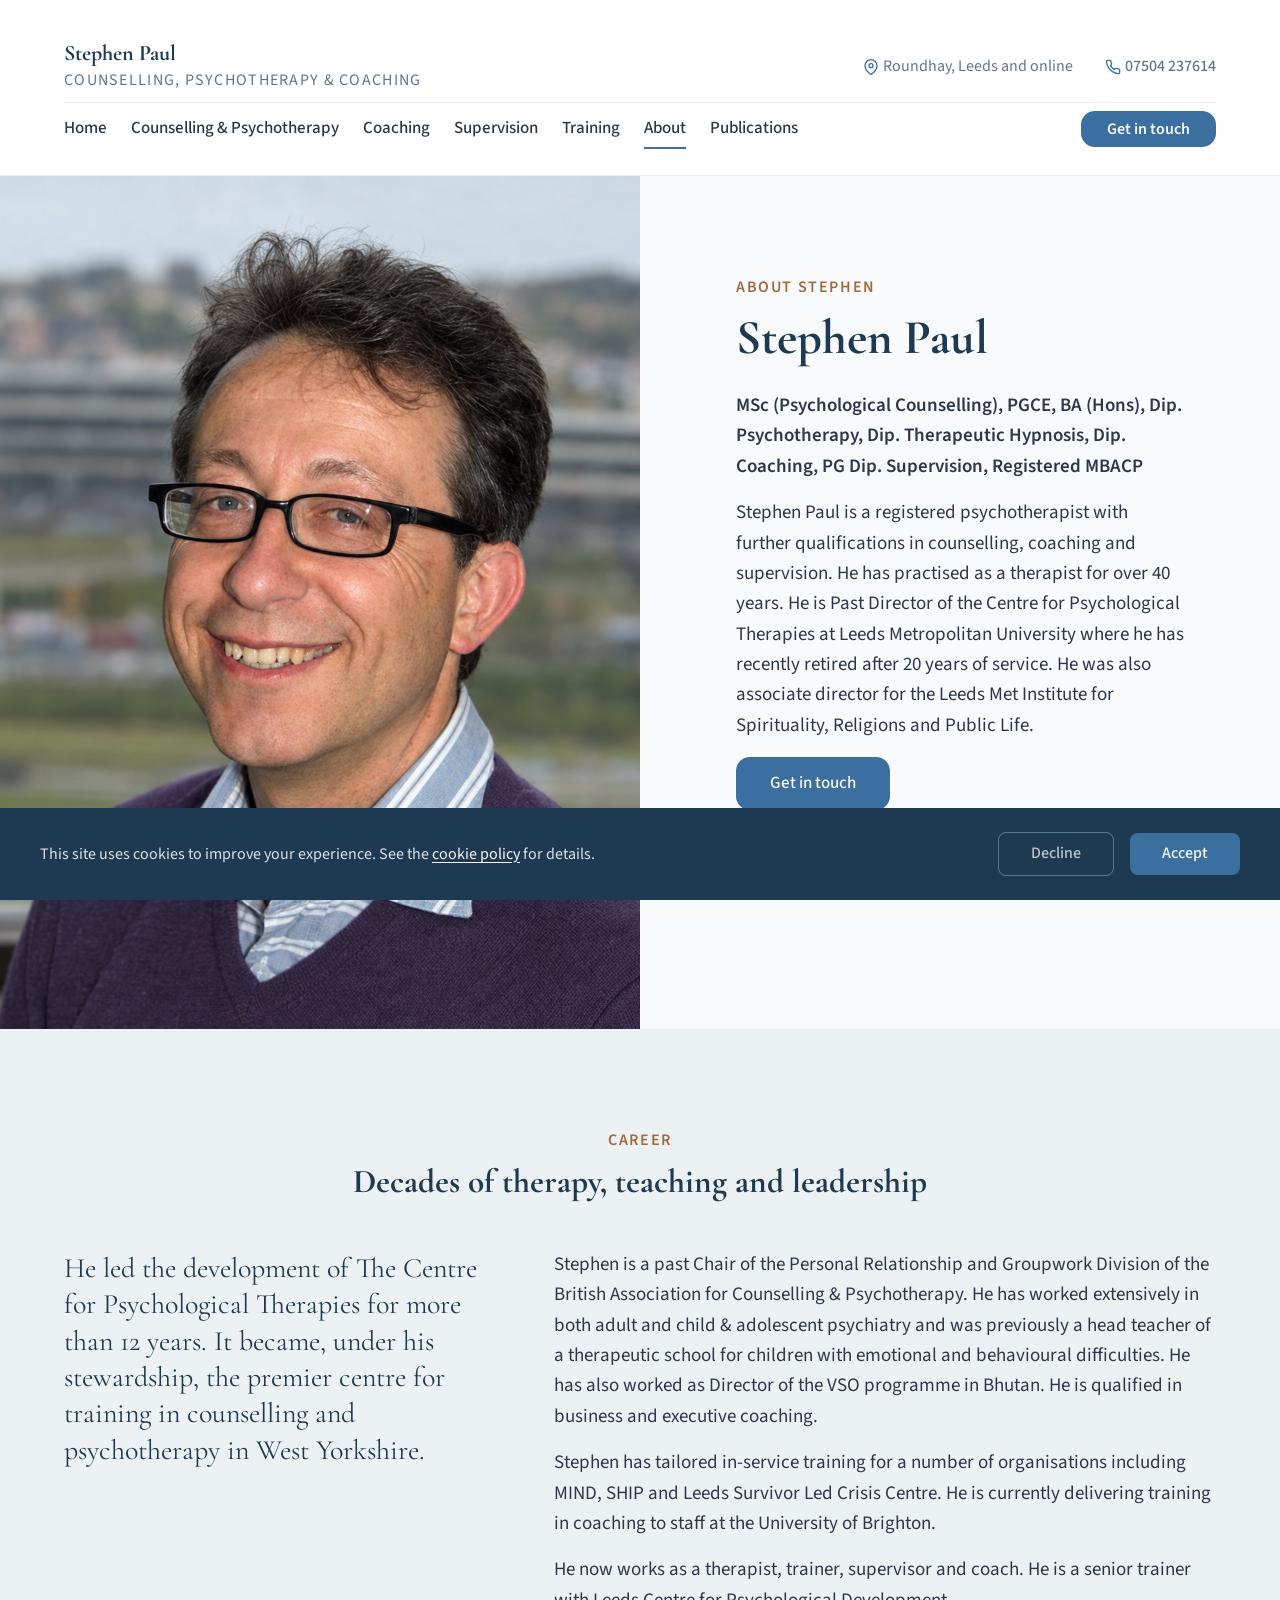
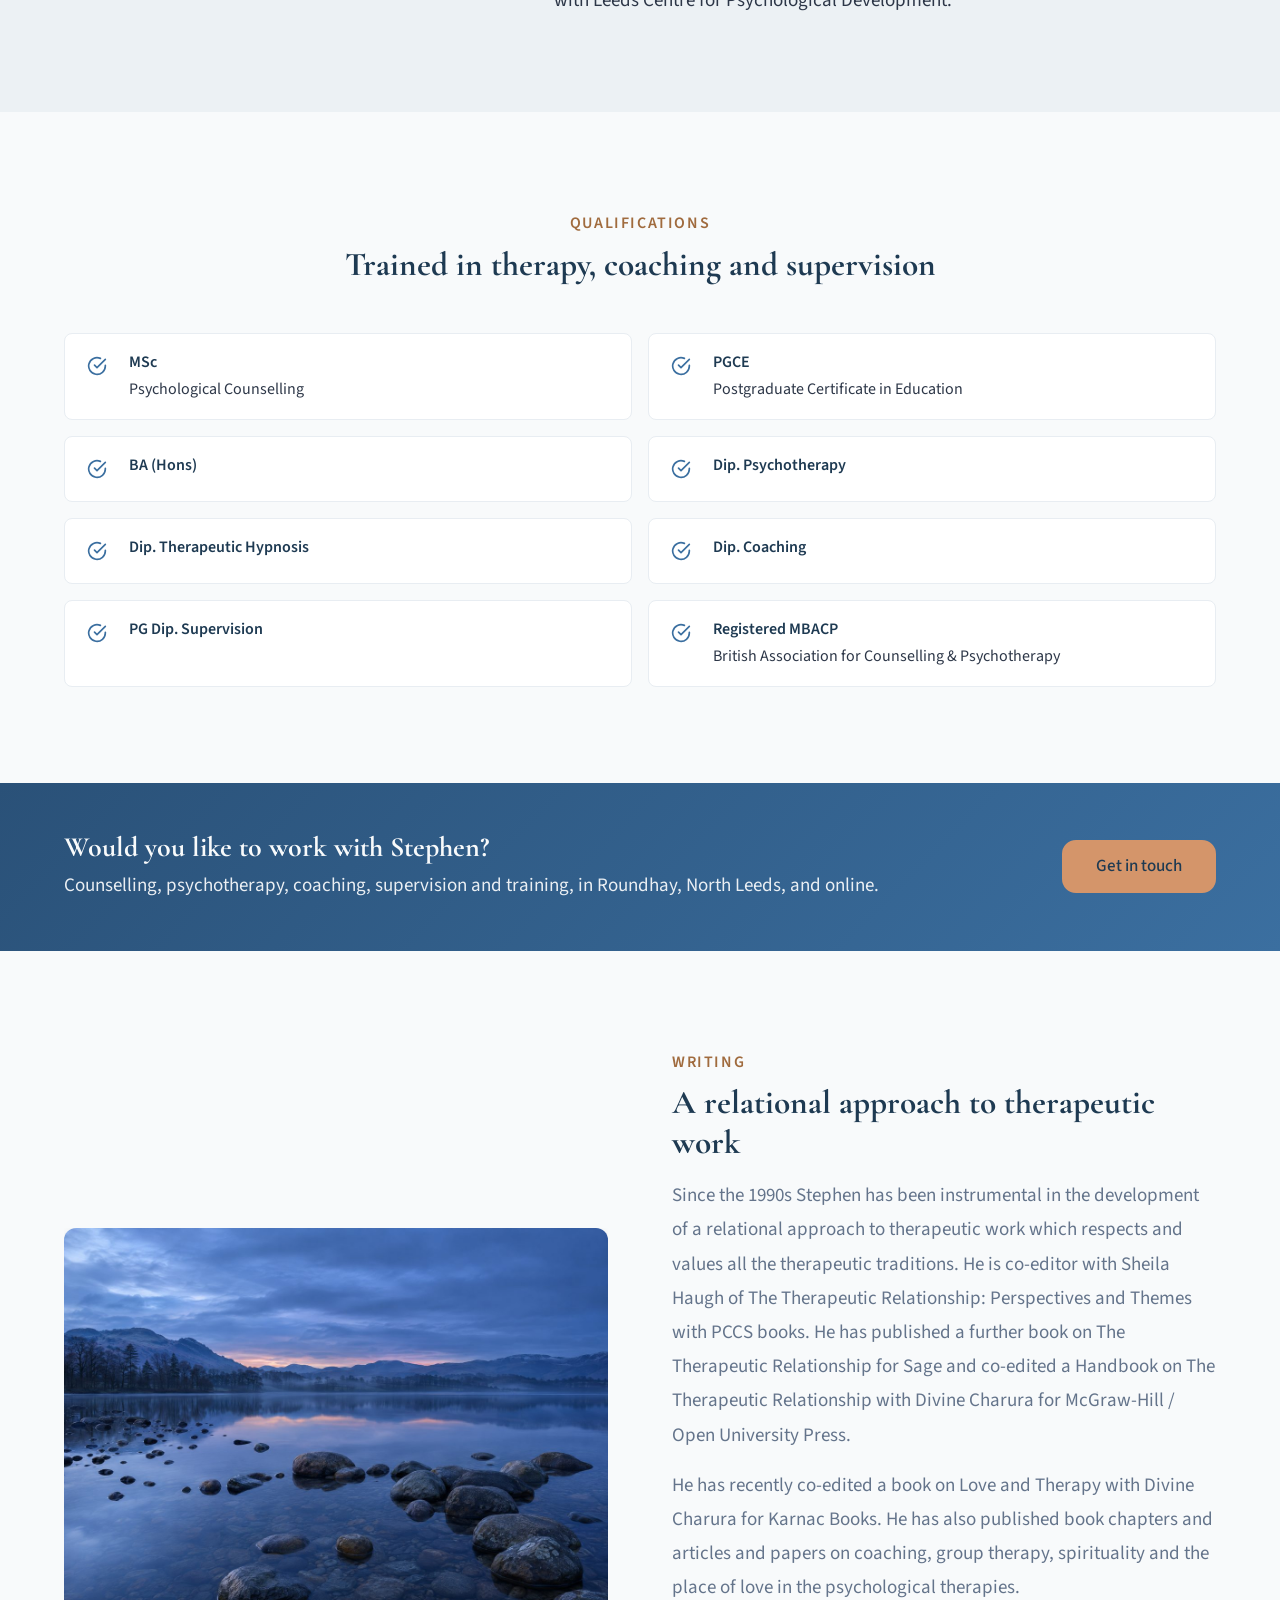
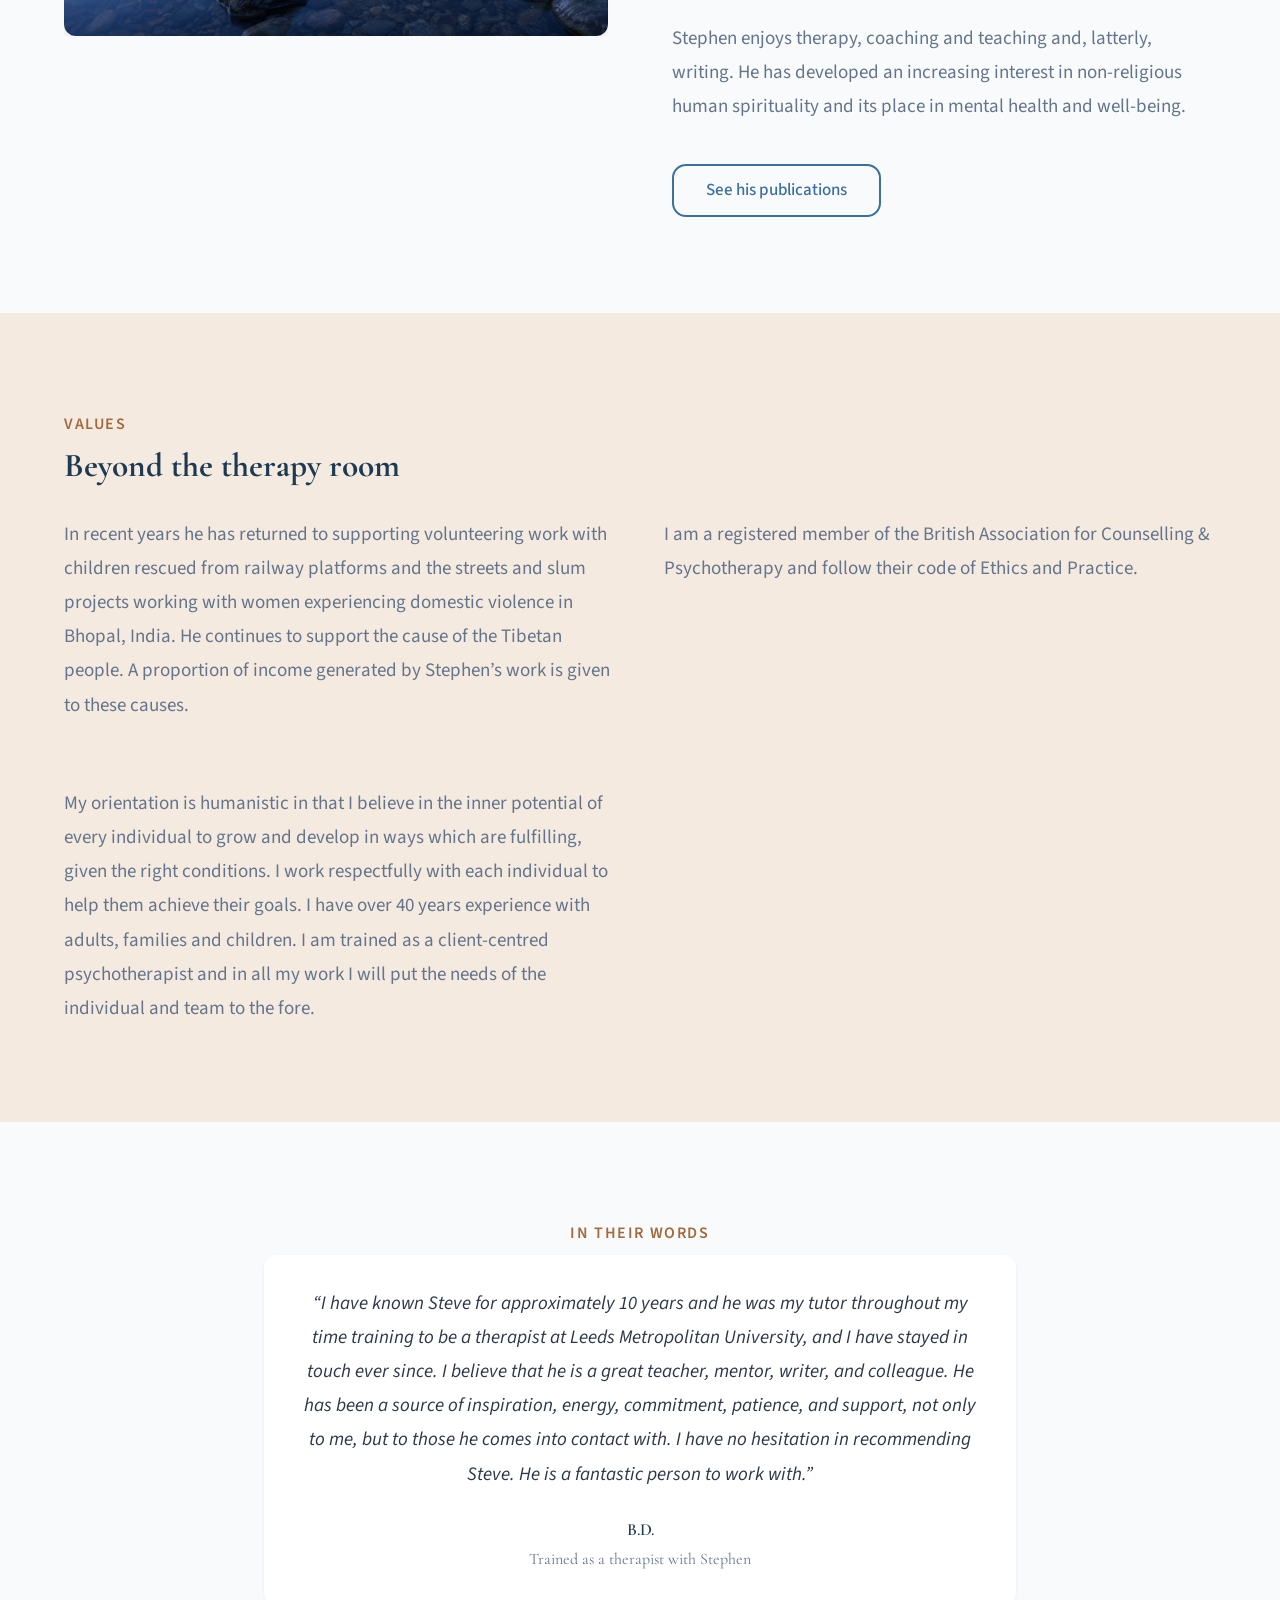
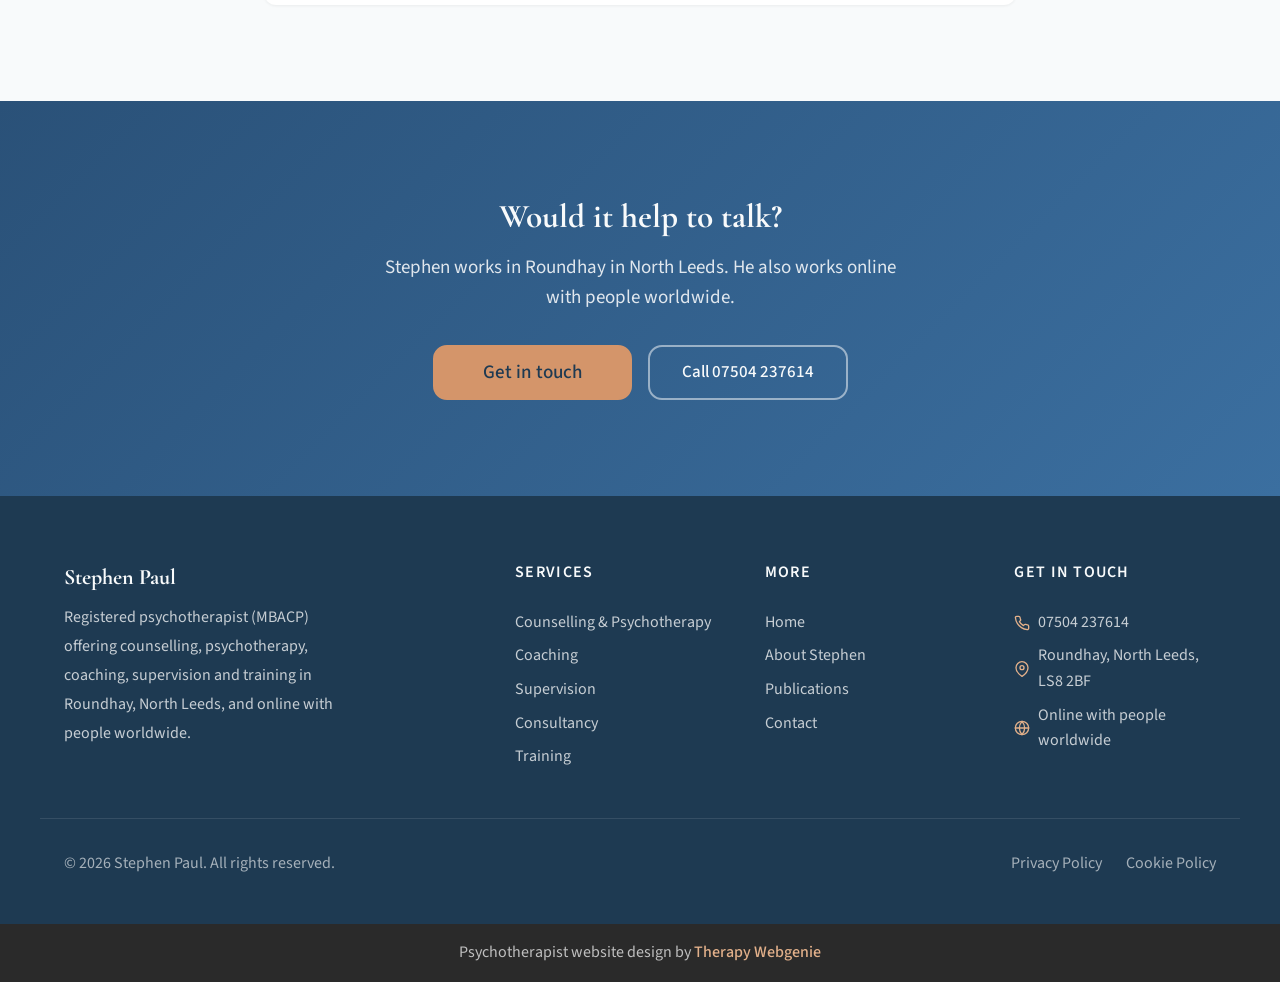
==== commit 6ec6c8f7: "Portrait: polished with OpenAI gpt-image-2.5-flare (the WHAT photo polish), replaces the original on" ====
--- a/about.html
+++ b/about.html
@@ -75,6 +75,26 @@
   }
 }
   </script>
+  <script type="application/ld+json">
+{
+  "@context": "https://schema.org",
+  "@type": "BreadcrumbList",
+  "itemListElement": [
+    {
+      "@type": "ListItem",
+      "position": 1,
+      "name": "Home",
+      "item": "https://www.stephen-paul.co.uk/"
+    },
+    {
+      "@type": "ListItem",
+      "position": 2,
+      "name": "About",
+      "item": "https://www.stephen-paul.co.uk/about.html"
+    }
+  ]
+}
+  </script>
 </head>
 <body>
 
@@ -168,7 +188,7 @@
     <section class="about-hero">
       <div class="container about-hero__inner">
         <div class="about-hero__image-wrap">
-          <img src="images/stephen.jpg" alt="Stephen Paul, psychotherapist" class="about-hero__image" width="300" height="450">
+          <img src="images/stephen-portrait.jpg" alt="Stephen Paul, psychotherapist" class="about-hero__image" width="960" height="1280">
         </div>
         <div class="about-hero__content">
           <span class="section-label">About Stephen</span>
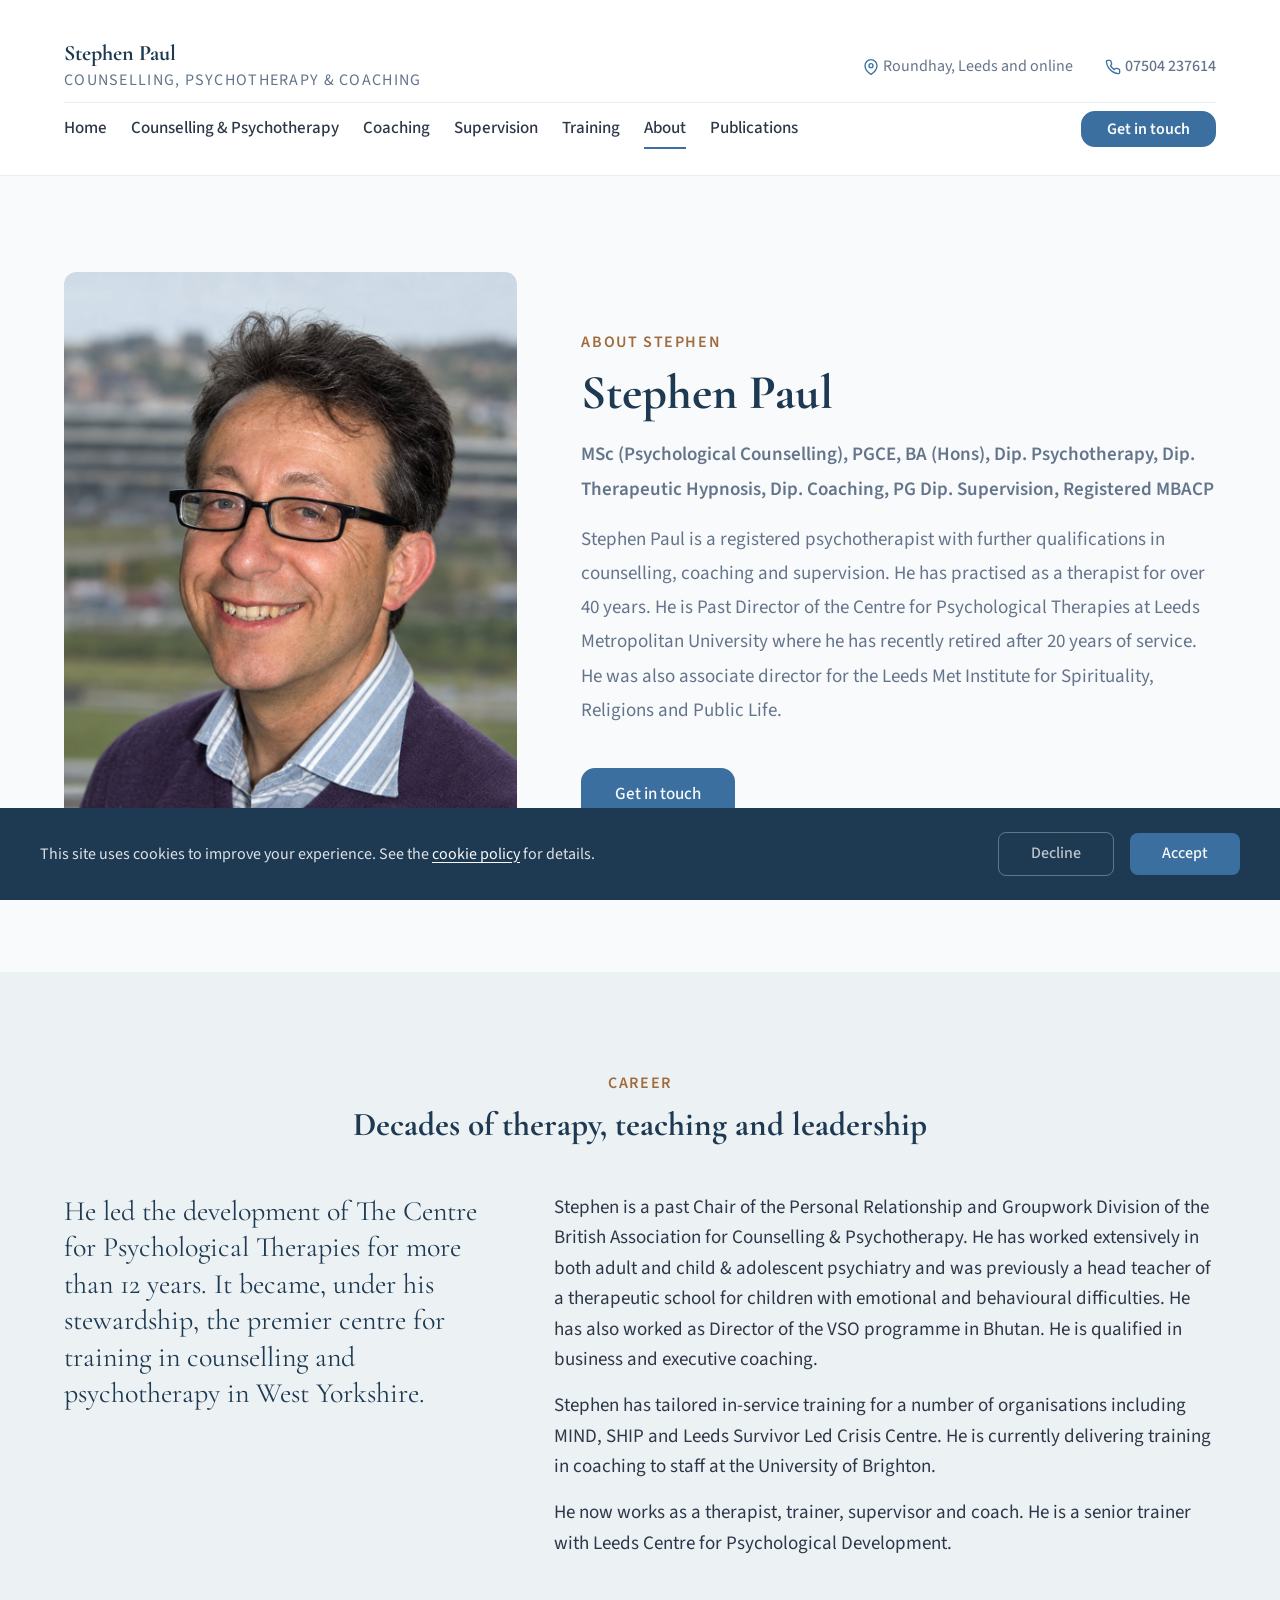
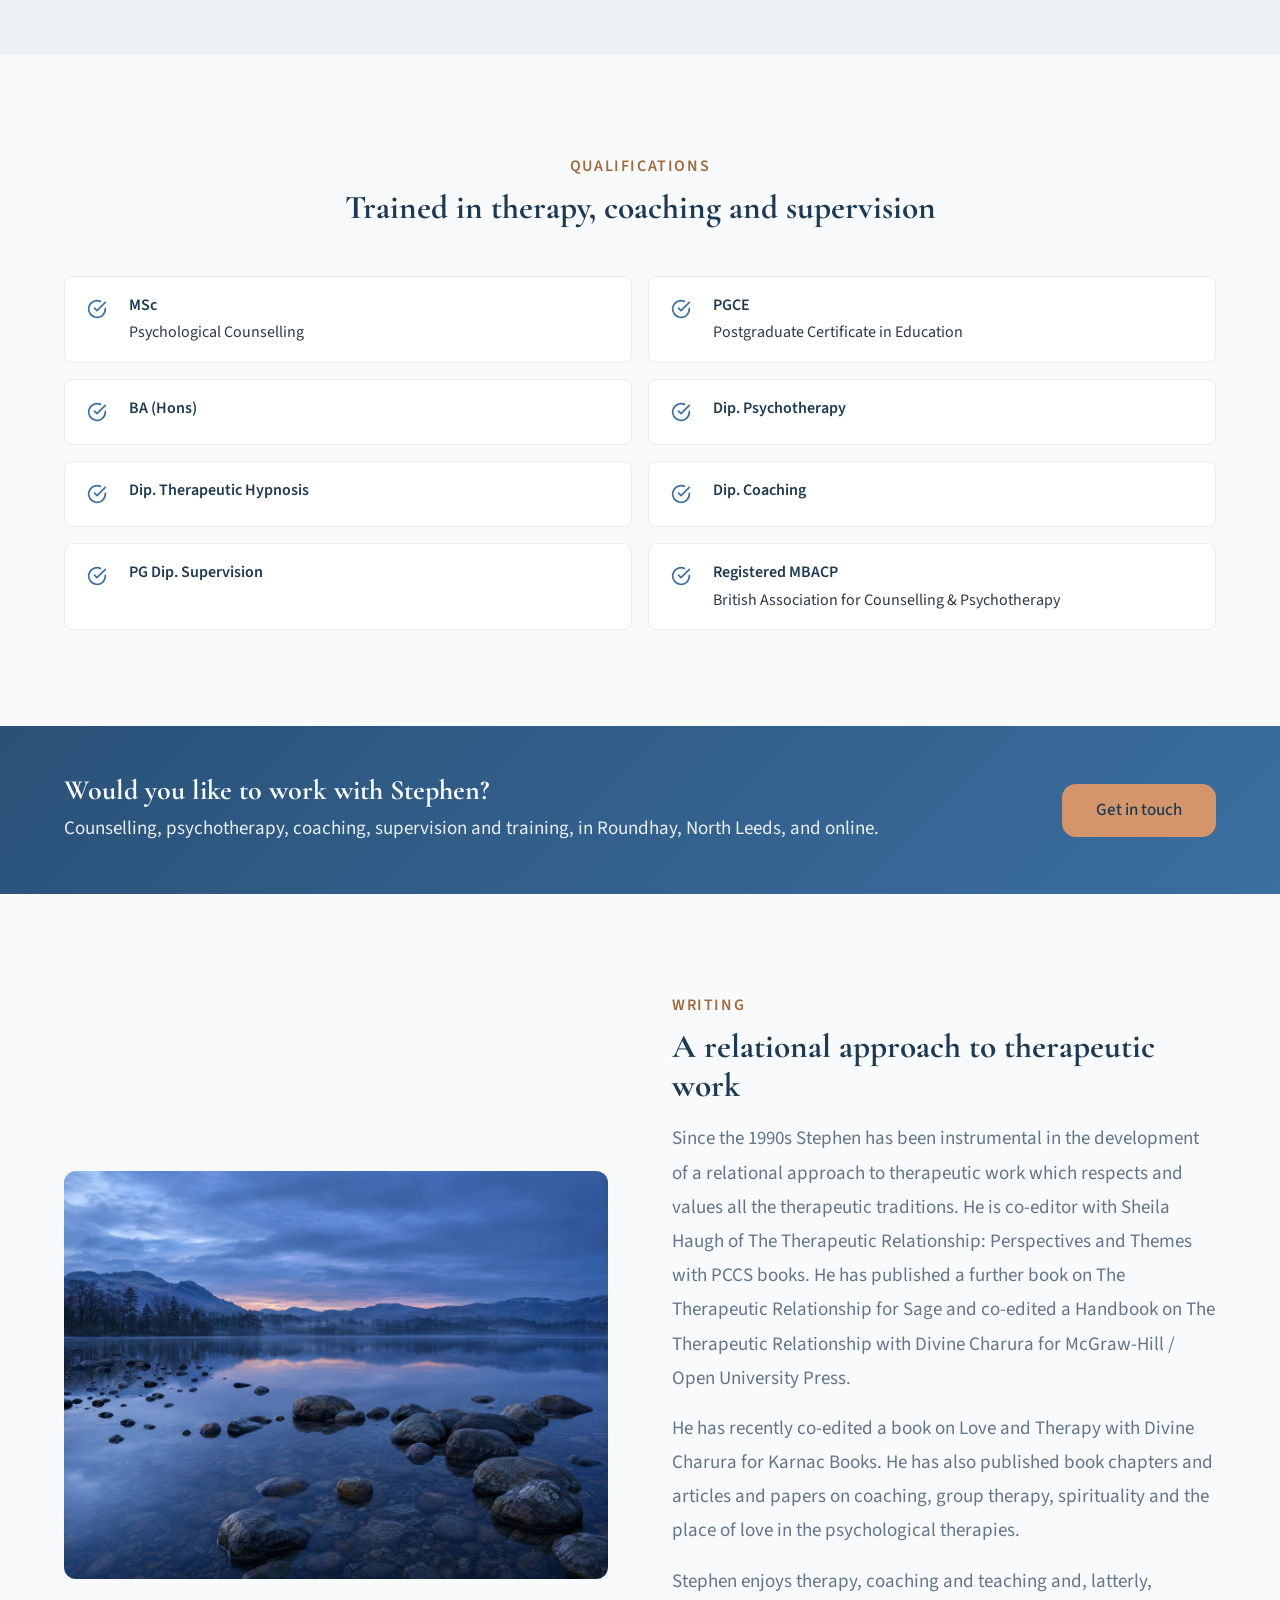
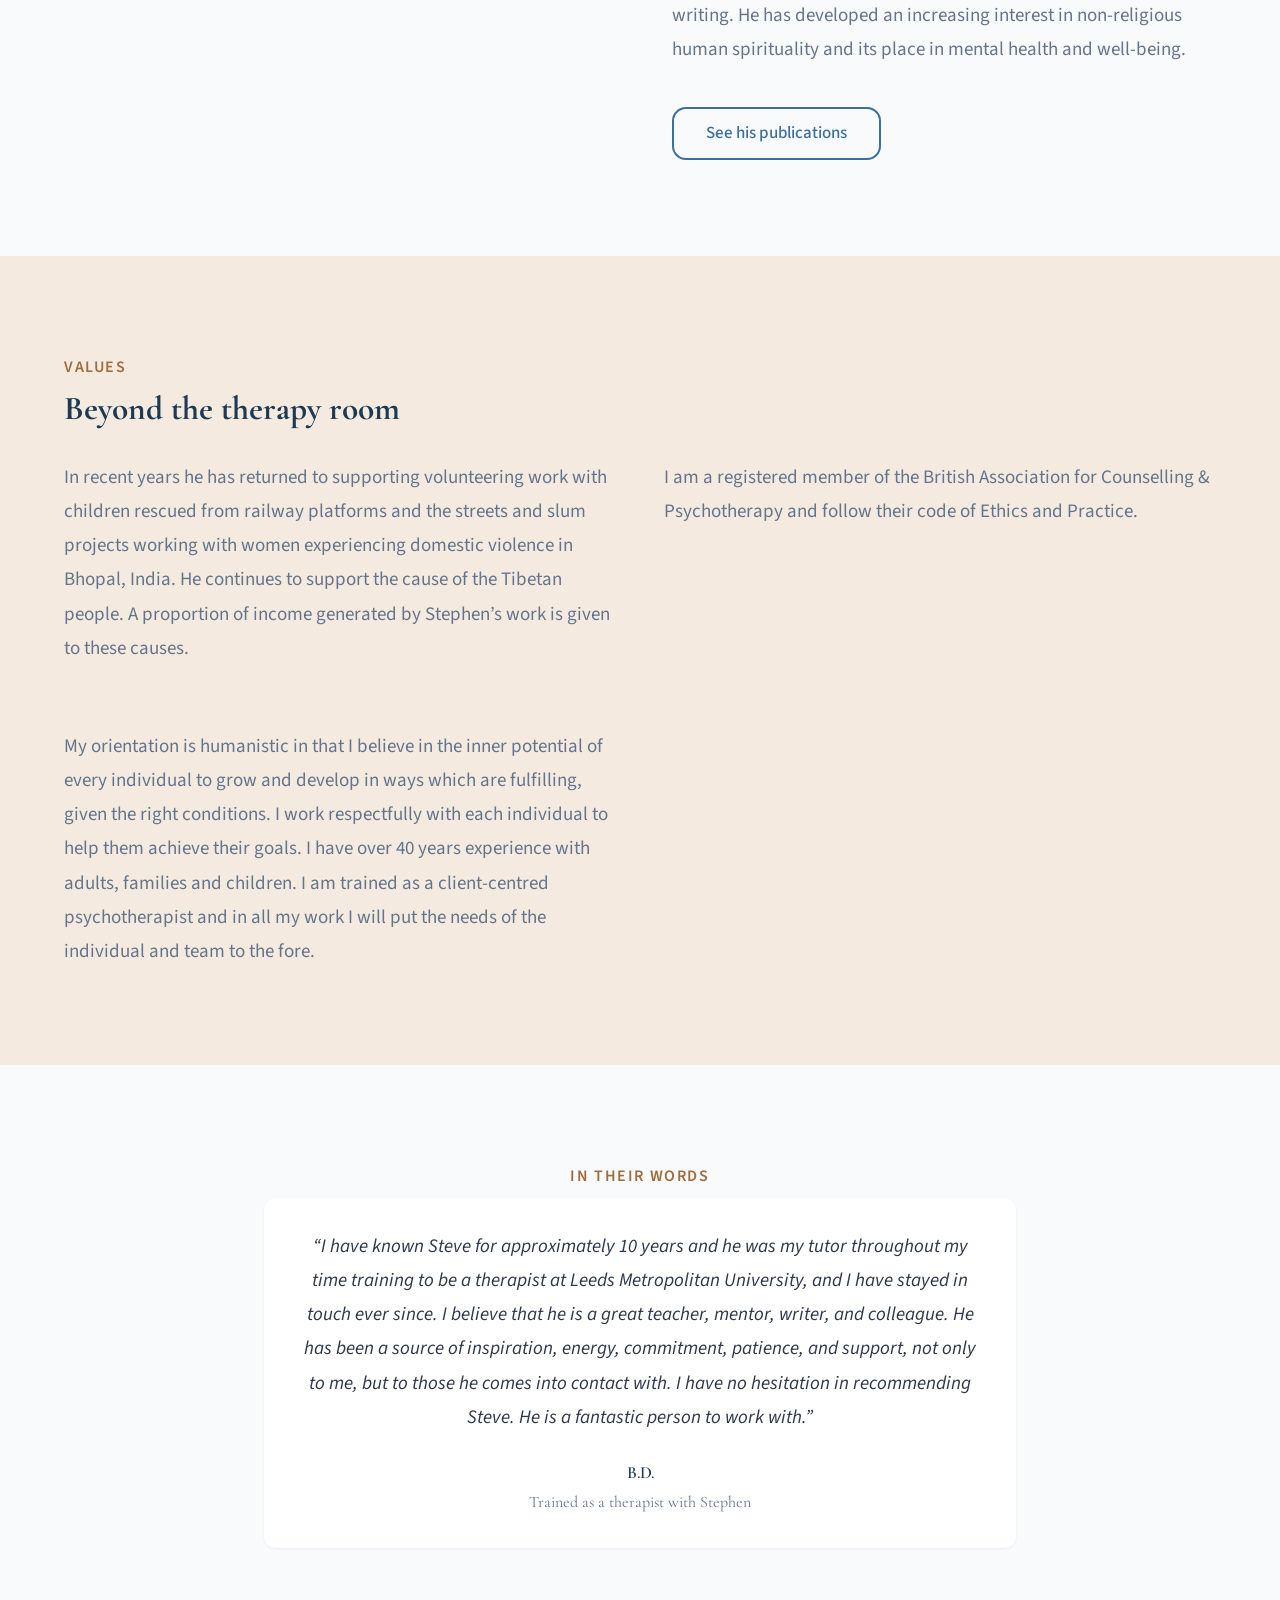
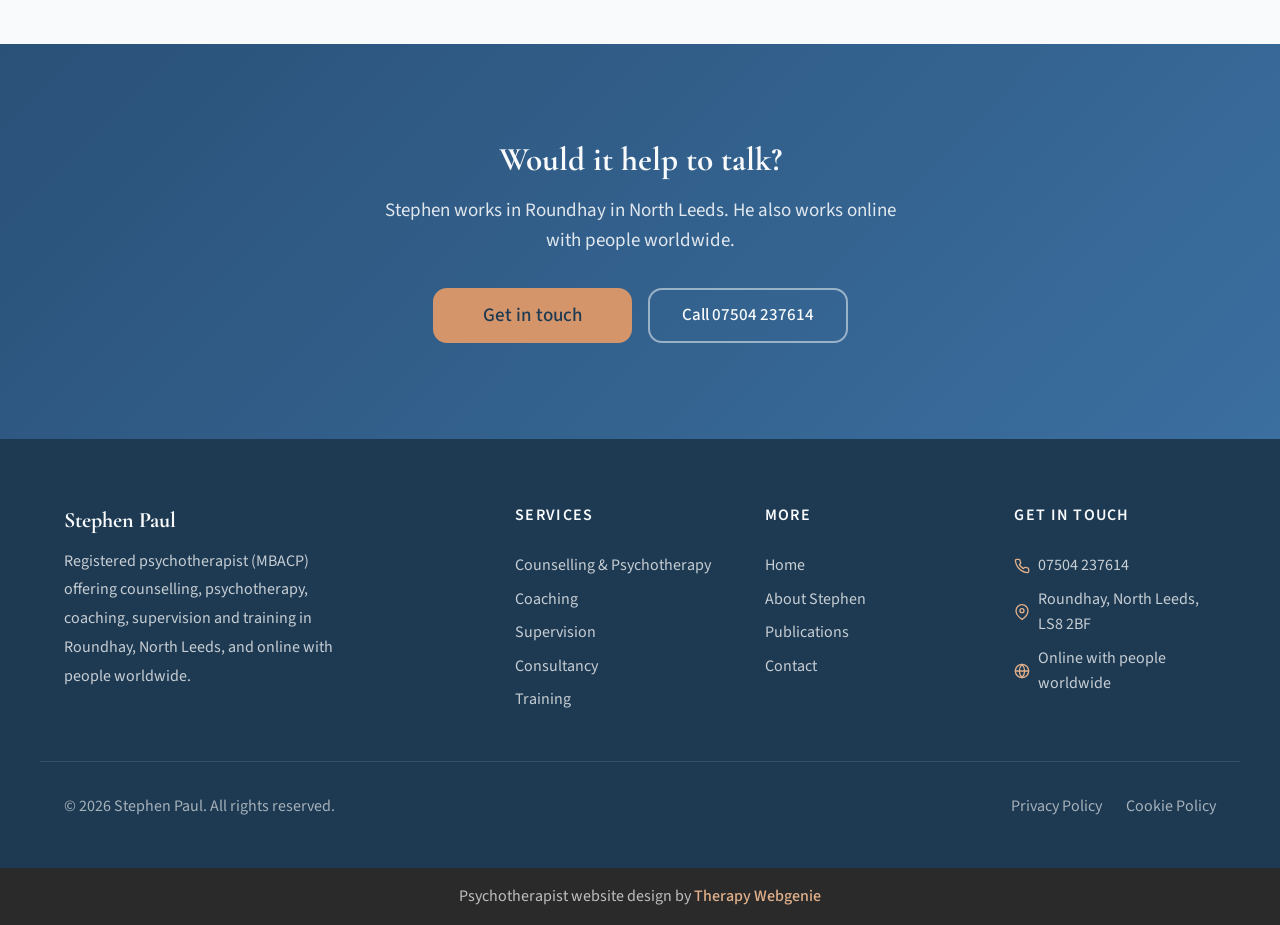
==== commit 5f037374: "About: framed portrait beside the text instead of a half-page bleed (library intro section) Co-Autho" ====
--- a/about.html
+++ b/about.html
@@ -184,13 +184,13 @@
 
   <main id="main">
 
-    <!-- SECTION: about-hero -->
-    <section class="about-hero">
-      <div class="container about-hero__inner">
-        <div class="about-hero__image-wrap">
-          <img src="images/stephen-portrait.jpg" alt="Stephen Paul, psychotherapist" class="about-hero__image" width="960" height="1280">
-        </div>
-        <div class="about-hero__content">
+    <!-- SECTION: intro -->
+    <section class="section">
+      <div class="container intro__inner">
+        <div class="intro__image-wrap">
+          <img src="images/stephen-portrait.jpg" alt="Stephen Paul, psychotherapist" class="intro__image" width="960" height="1280">
+        </div>
+        <div class="intro__text">
           <span class="section-label">About Stephen</span>
           <h1>Stephen Paul</h1>
           <p><strong>MSc (Psychological Counselling), PGCE, BA (Hons), Dip. Psychotherapy, Dip. Therapeutic Hypnosis, Dip. Coaching, PG Dip. Supervision, Registered MBACP</strong></p>
@@ -199,7 +199,7 @@
         </div>
       </div>
     </section>
-    <!-- /SECTION: about-hero -->
+    <!-- /SECTION: intro -->
 
     <!-- SECTION: my-journey -->
     <section class="section section--alt reveal">
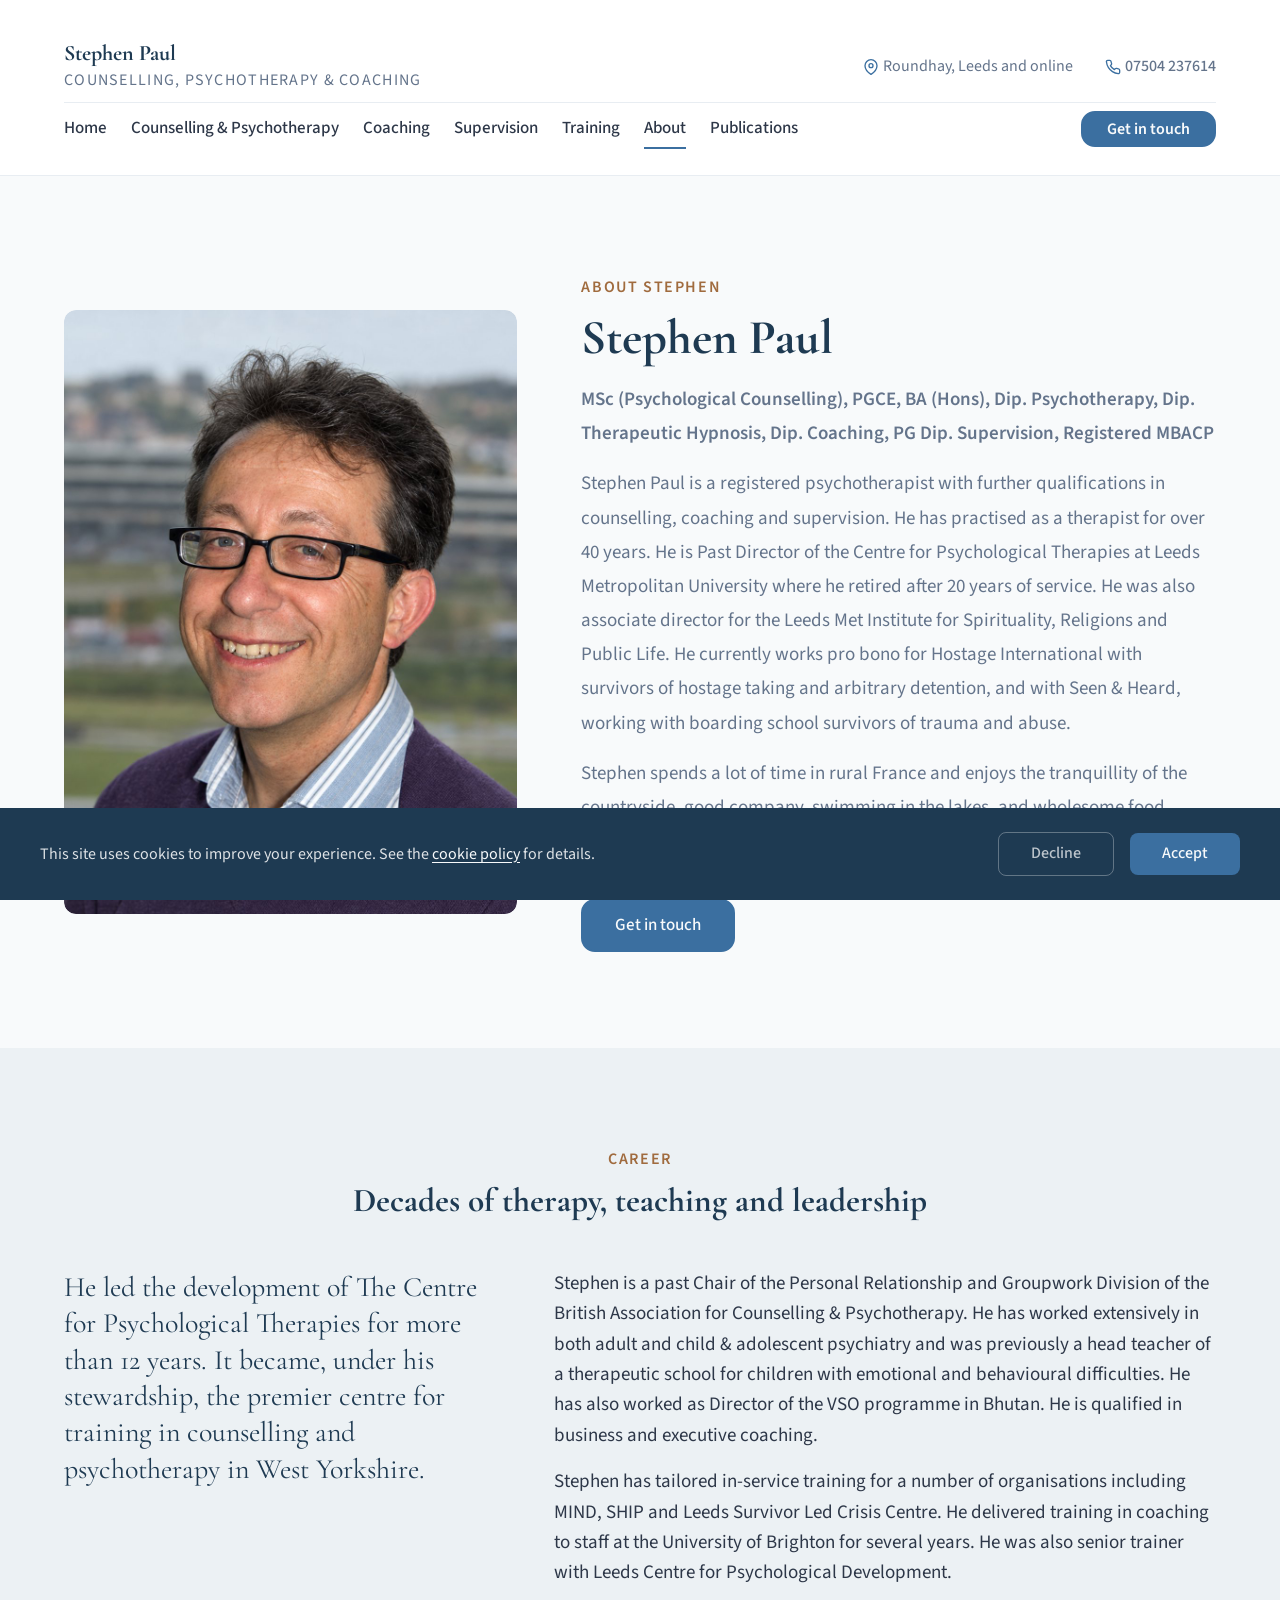
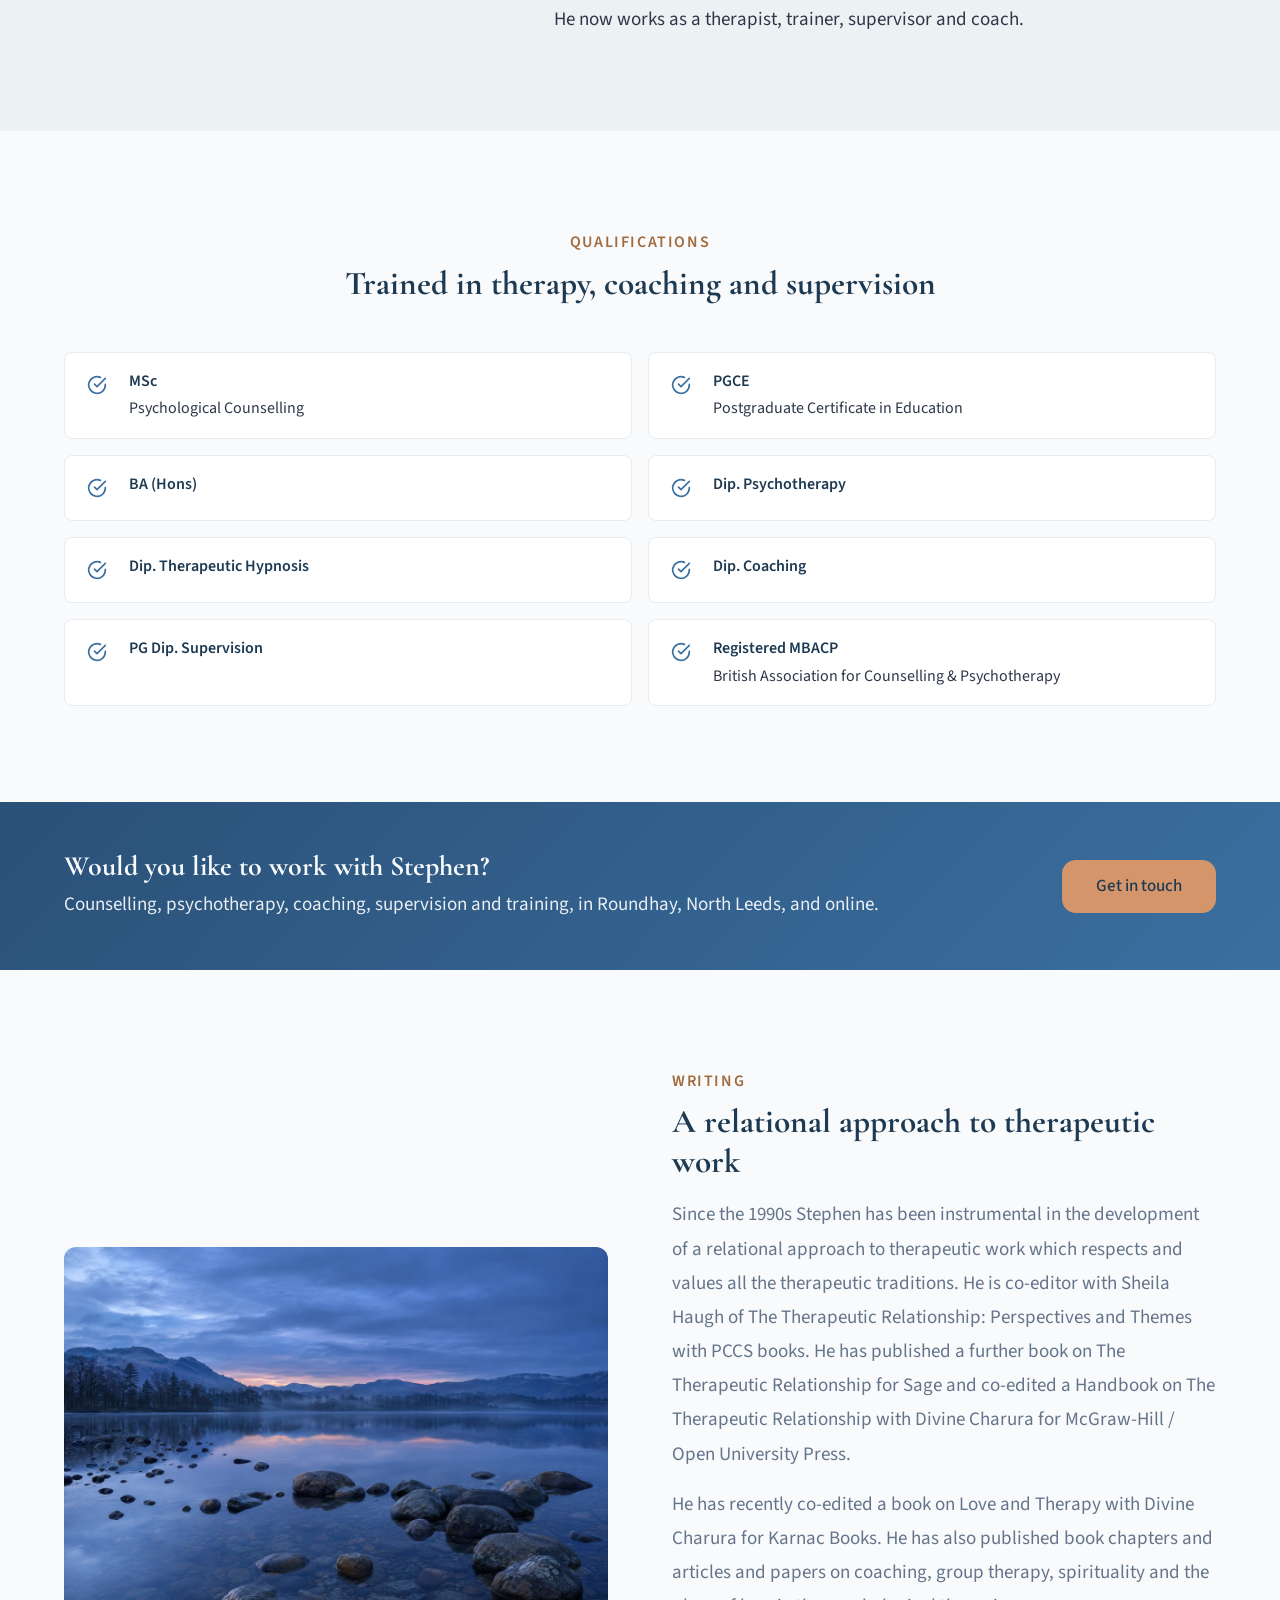
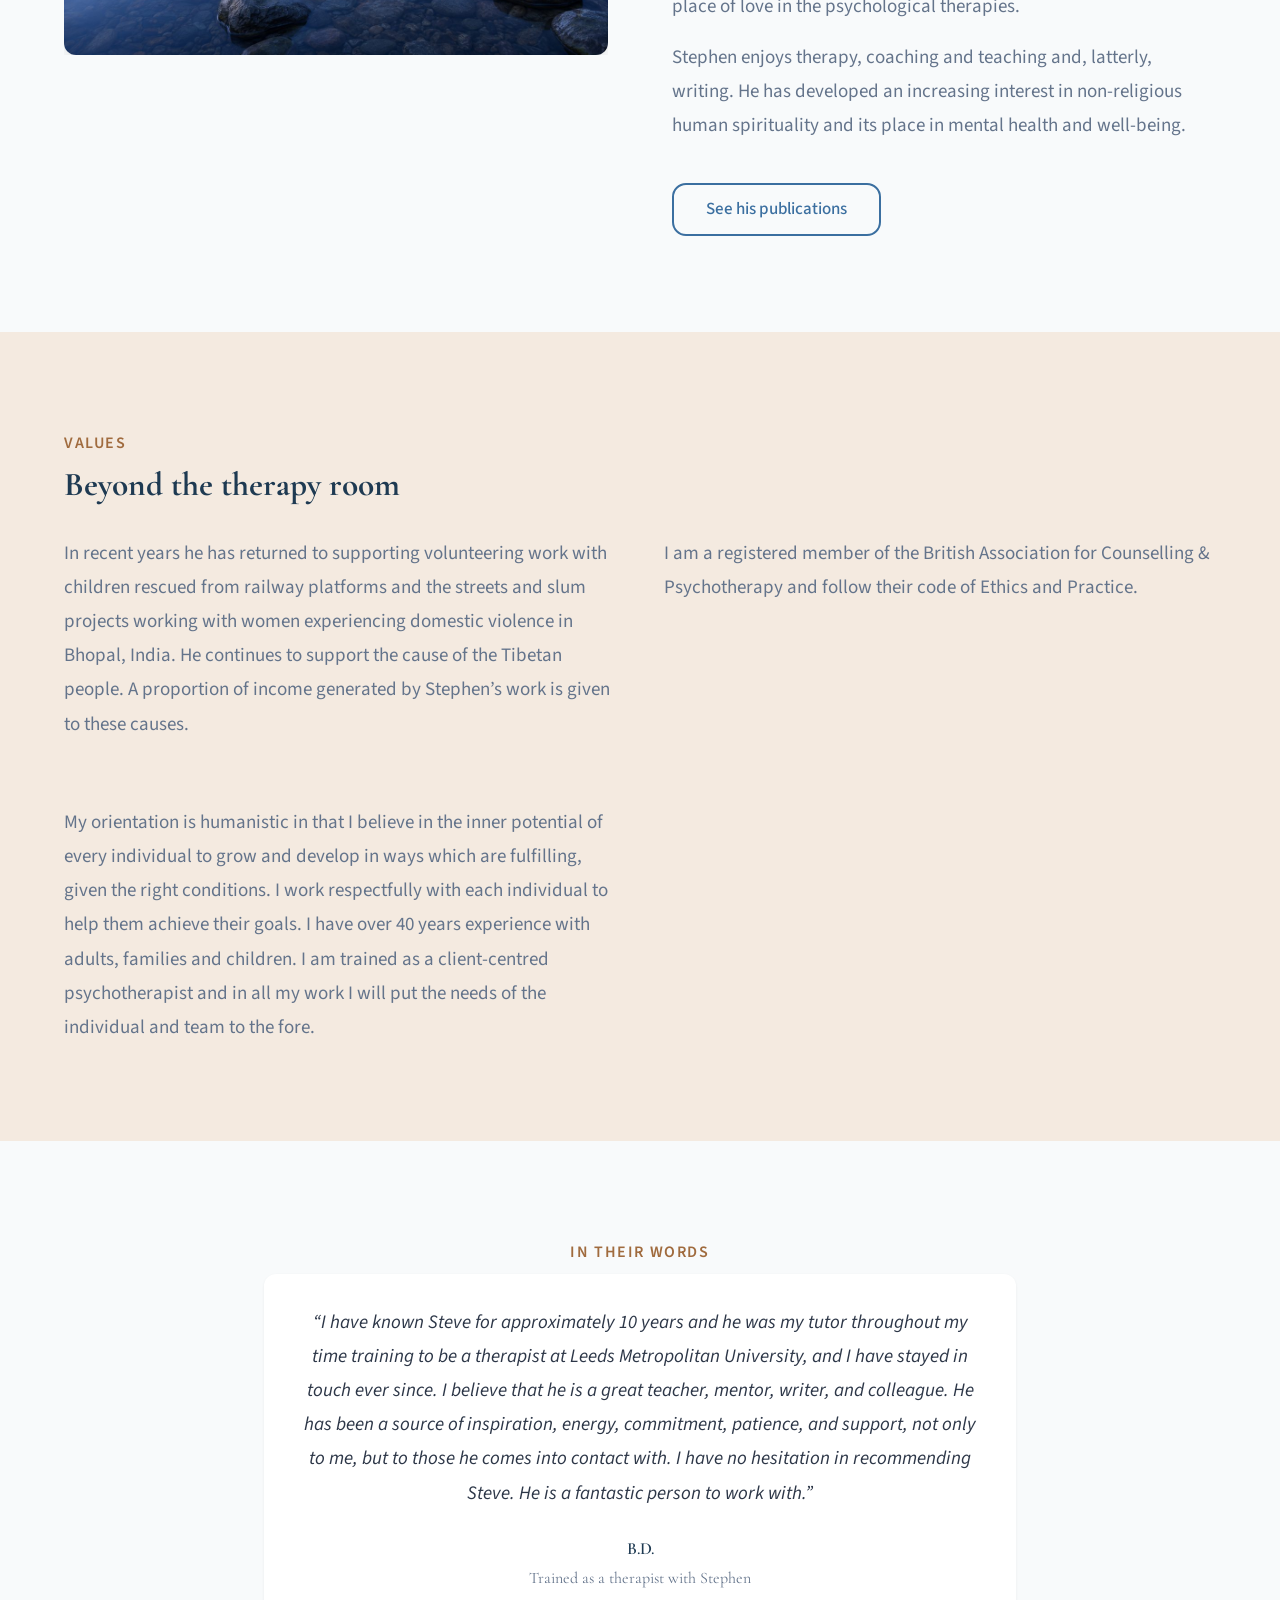
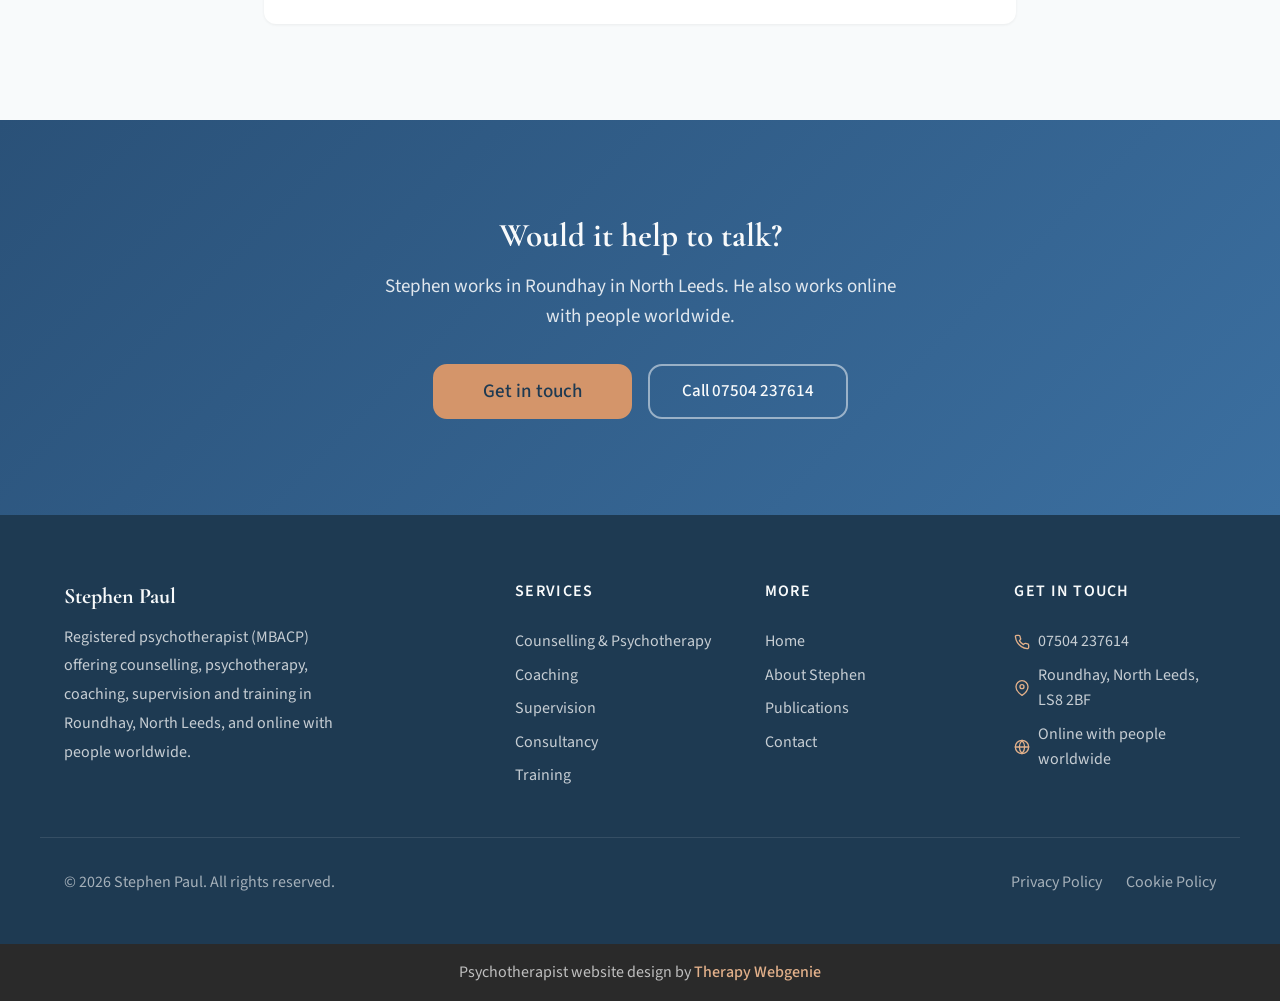
==== commit 08e2e062: "Round 1: Stephen's copy changes on About, Supervision, Publications and Counselling (pro bono work, " ====
--- a/about.html
+++ b/about.html
@@ -194,7 +194,8 @@
           <span class="section-label">About Stephen</span>
           <h1>Stephen Paul</h1>
           <p><strong>MSc (Psychological Counselling), PGCE, BA (Hons), Dip. Psychotherapy, Dip. Therapeutic Hypnosis, Dip. Coaching, PG Dip. Supervision, Registered MBACP</strong></p>
-          <p>Stephen Paul is a registered psychotherapist with further qualifications in counselling, coaching and supervision. He has practised as a therapist for over 40 years. He is Past Director of the Centre for Psychological Therapies at Leeds Metropolitan University where he has recently retired after 20 years of service. He was also associate director for the Leeds Met Institute for Spirituality, Religions and Public Life.</p>
+          <p>Stephen Paul is a registered psychotherapist with further qualifications in counselling, coaching and supervision. He has practised as a therapist for over 40 years. He is Past Director of the Centre for Psychological Therapies at Leeds Metropolitan University where he retired after 20 years of service. He was also associate director for the Leeds Met Institute for Spirituality, Religions and Public Life. He currently works pro bono for Hostage International with survivors of hostage taking and arbitrary detention, and with Seen &amp; Heard, working with boarding school survivors of trauma and abuse.</p>
+          <p>Stephen spends a lot of time in rural France and enjoys the tranquillity of the countryside, good company, swimming in the lakes, and wholesome food, much of which is locally grown and produced.</p>
           <a href="contact.html" class="btn btn--primary">Get in touch</a>
         </div>
       </div>
@@ -215,8 +216,8 @@
             </div>
             <div class="story-split__text">
               <p>Stephen is a past Chair of the Personal Relationship and Groupwork Division of the British Association for Counselling &amp; Psychotherapy. He has worked extensively in both adult and child &amp; adolescent psychiatry and was previously a head teacher of a therapeutic school for children with emotional and behavioural difficulties. He has also worked as Director of the VSO programme in Bhutan. He is qualified in business and executive coaching.</p>
-              <p>Stephen has tailored in-service training for a number of organisations including MIND, SHIP and Leeds Survivor Led Crisis Centre. He is currently delivering training in coaching to staff at the University of Brighton.</p>
-              <p>He now works as a therapist, trainer, supervisor and coach. He is a senior trainer with Leeds Centre for Psychological Development.</p>
+              <p>Stephen has tailored in-service training for a number of organisations including MIND, SHIP and Leeds Survivor Led Crisis Centre. He delivered training in coaching to staff at the University of Brighton for several years. He was also senior trainer with Leeds Centre for Psychological Development.</p>
+              <p>He now works as a therapist, trainer, supervisor and coach.</p>
             </div>
           </div>
         </div>
